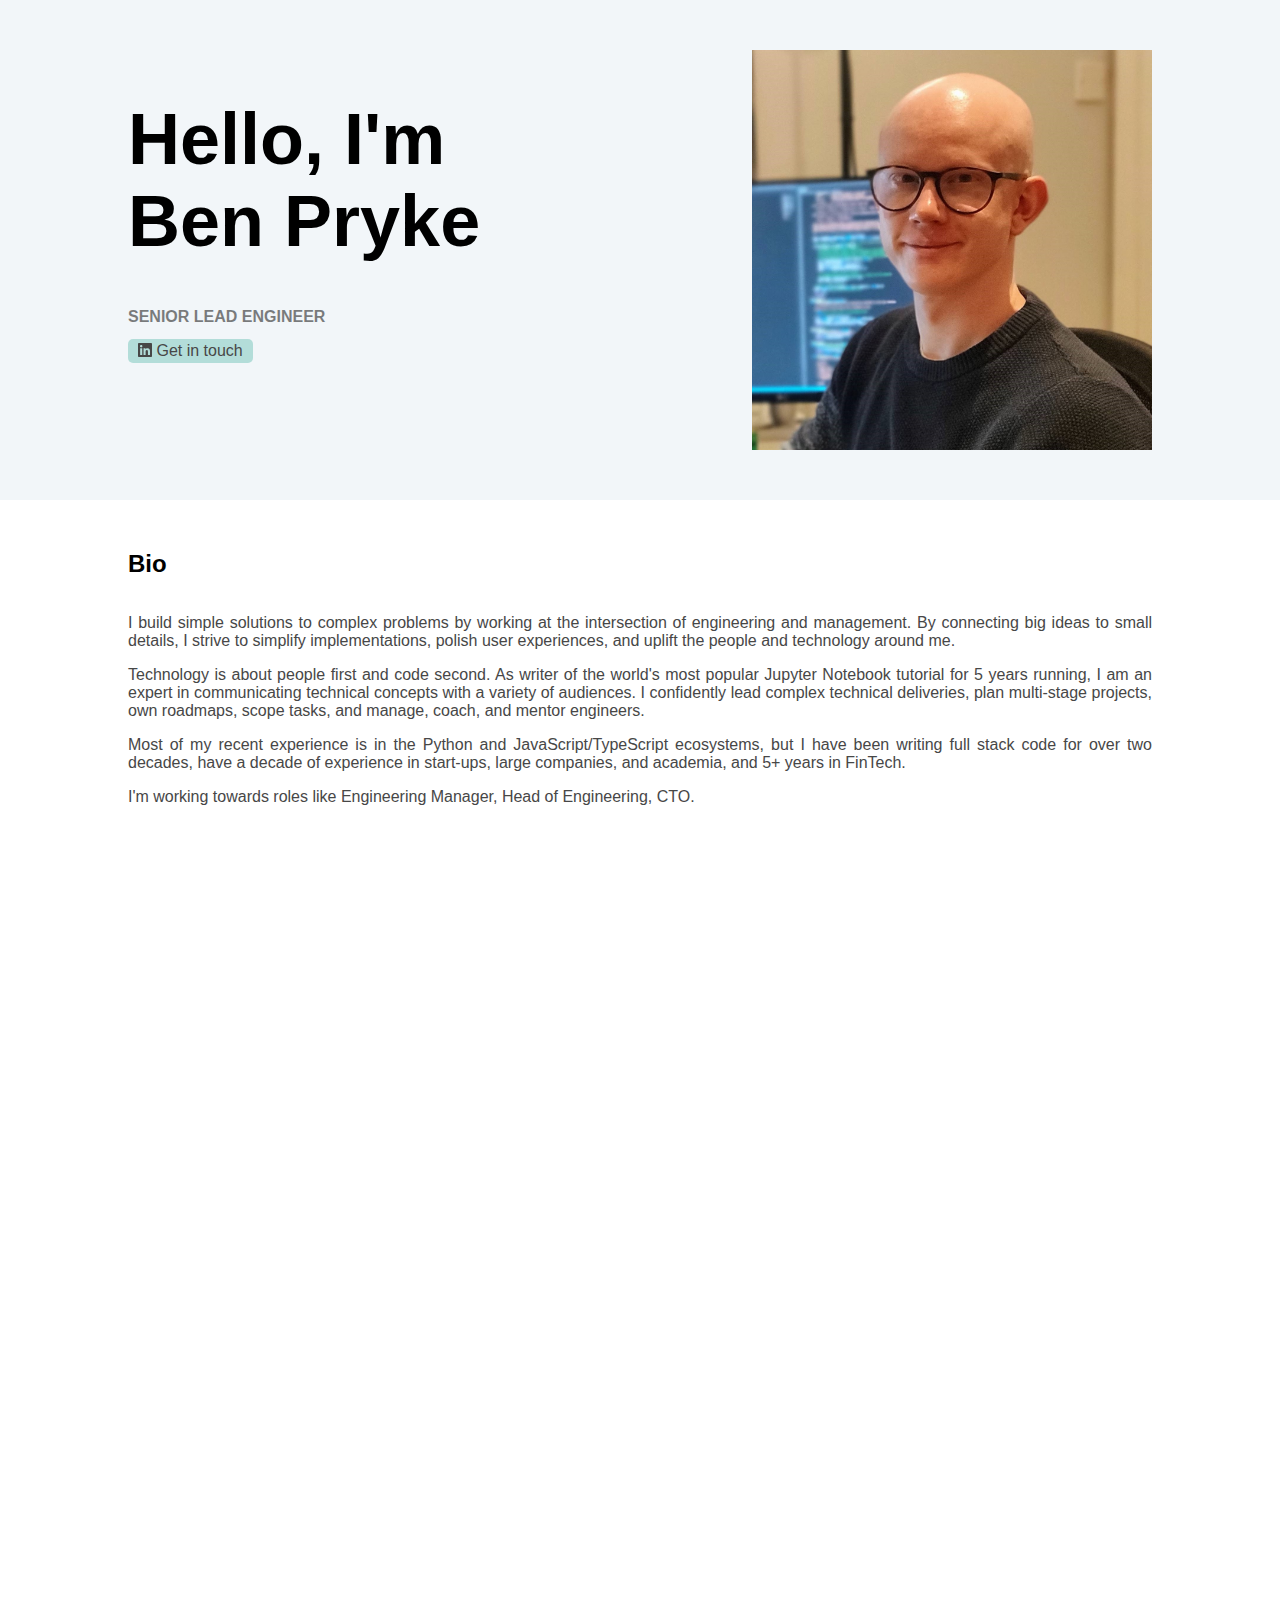
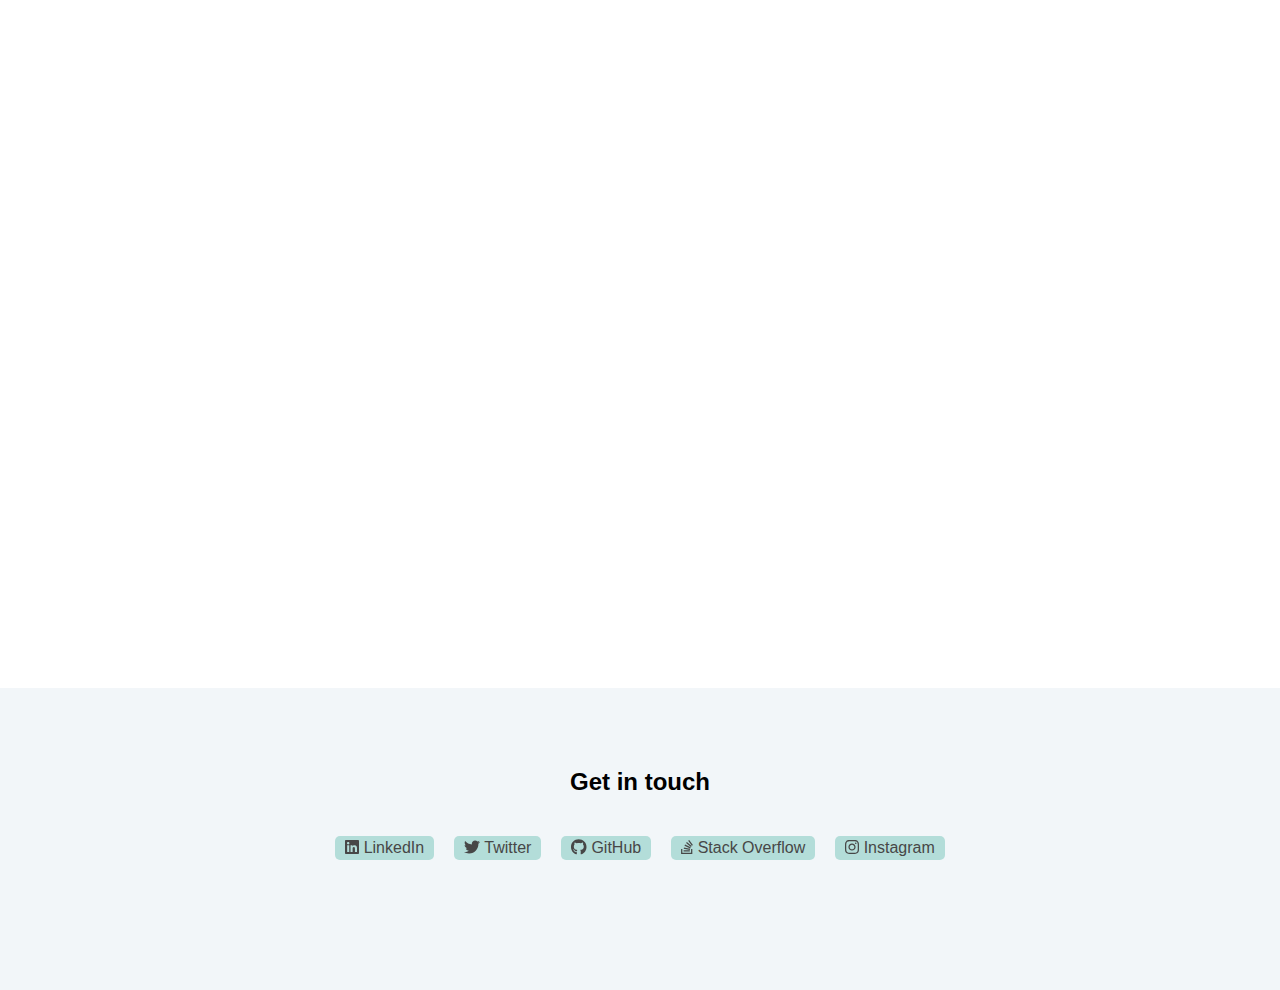
==== index.html @ 39051aa6 "Updates" ====
<!DOCTYPE html><html lang="en-gb"><head><meta charset="utf-8"><style type="text/css">:host,:root{--fa-font-solid:normal 900 1em/1 "Font Awesome 6 Solid";--fa-font-regular:normal 400 1em/1 "Font Awesome 6 Regular";--fa-font-light:normal 300 1em/1 "Font Awesome 6 Light";--fa-font-thin:normal 100 1em/1 "Font Awesome 6 Thin";--fa-font-duotone:normal 900 1em/1 "Font Awesome 6 Duotone";--fa-font-sharp-solid:normal 900 1em/1 "Font Awesome 6 Sharp";--fa-font-sharp-regular:normal 400 1em/1 "Font Awesome 6 Sharp";--fa-font-brands:normal 400 1em/1 "Font Awesome 6 Brands"}svg:not(:host).svg-inline--fa,svg:not(:root).svg-inline--fa{overflow:visible;box-sizing:content-box}.svg-inline--fa{display:var(--fa-display,inline-block);height:1em;overflow:visible;vertical-align:-.125em}.svg-inline--fa.fa-2xs{vertical-align:.1em}.svg-inline--fa.fa-xs{vertical-align:0}.svg-inline--fa.fa-sm{vertical-align:-.0714285705em}.svg-inline--fa.fa-lg{vertical-align:-.2em}.svg-inline--fa.fa-xl{vertical-align:-.25em}.svg-inline--fa.fa-2xl{vertical-align:-.3125em}.svg-inline--fa.fa-pull-left{margin-right:var(--fa-pull-margin,.3em);width:auto}.svg-inline--fa.fa-pull-right{margin-left:var(--fa-pull-margin,.3em);width:auto}.svg-inline--fa.fa-li{width:var(--fa-li-width,2em);top:.25em}.svg-inline--fa.fa-fw{width:var(--fa-fw-width,1.25em)}.fa-layers svg.svg-inline--fa{bottom:0;left:0;margin:auto;position:absolute;right:0;top:0}.fa-layers-counter,.fa-layers-text{display:inline-block;position:absolute;text-align:center}.fa-layers{display:inline-block;height:1em;position:relative;text-align:center;vertical-align:-.125em;width:1em}.fa-layers svg.svg-inline--fa{-webkit-transform-origin:center center;transform-origin:center center}.fa-layers-text{left:50%;top:50%;-webkit-transform:translate(-50%,-50%);transform:translate(-50%,-50%);-webkit-transform-origin:center center;transform-origin:center center}.fa-layers-counter{background-color:var(--fa-counter-background-color,#ff253a);border-radius:var(--fa-counter-border-radius,1em);box-sizing:border-box;color:var(--fa-inverse,#fff);line-height:var(--fa-counter-line-height,1);max-width:var(--fa-counter-max-width,5em);min-width:var(--fa-counter-min-width,1.5em);overflow:hidden;padding:var(--fa-counter-padding,.25em .5em);right:var(--fa-right,0);text-overflow:ellipsis;top:var(--fa-top,0);-webkit-transform:scale(var(--fa-counter-scale,.25));transform:scale(var(--fa-counter-scale,.25));-webkit-transform-origin:top right;transform-origin:top right}.fa-layers-bottom-right{bottom:var(--fa-bottom,0);right:var(--fa-right,0);top:auto;-webkit-transform:scale(var(--fa-layers-scale,.25));transform:scale(var(--fa-layers-scale,.25));-webkit-transform-origin:bottom right;transform-origin:bottom right}.fa-layers-bottom-left{bottom:var(--fa-bottom,0);left:var(--fa-left,0);right:auto;top:auto;-webkit-transform:scale(var(--fa-layers-scale,.25));transform:scale(var(--fa-layers-scale,.25));-webkit-transform-origin:bottom left;transform-origin:bottom left}.fa-layers-top-right{top:var(--fa-top,0);right:var(--fa-right,0);-webkit-transform:scale(var(--fa-layers-scale,.25));transform:scale(var(--fa-layers-scale,.25));-webkit-transform-origin:top right;transform-origin:top right}.fa-layers-top-left{left:var(--fa-left,0);right:auto;top:var(--fa-top,0);-webkit-transform:scale(var(--fa-layers-scale,.25));transform:scale(var(--fa-layers-scale,.25));-webkit-transform-origin:top left;transform-origin:top left}.fa-1x{font-size:1em}.fa-2x{font-size:2em}.fa-3x{font-size:3em}.fa-4x{font-size:4em}.fa-5x{font-size:5em}.fa-6x{font-size:6em}.fa-7x{font-size:7em}.fa-8x{font-size:8em}.fa-9x{font-size:9em}.fa-10x{font-size:10em}.fa-2xs{font-size:.625em;line-height:.1em;vertical-align:.225em}.fa-xs{font-size:.75em;line-height:.0833333337em;vertical-align:.125em}.fa-sm{font-size:.875em;line-height:.0714285718em;vertical-align:.0535714295em}.fa-lg{font-size:1.25em;line-height:.05em;vertical-align:-.075em}.fa-xl{font-size:1.5em;line-height:.0416666682em;vertical-align:-.125em}.fa-2xl{font-size:2em;line-height:.03125em;vertical-align:-.1875em}.fa-fw{text-align:center;width:1.25em}.fa-ul{list-style-type:none;margin-left:var(--fa-li-margin,2.5em);padding-left:0}.fa-ul>li{position:relative}.fa-li{left:calc(var(--fa-li-width,2em) * -1);position:absolute;text-align:center;width:var(--fa-li-width,2em);line-height:inherit}.fa-border{border-color:var(--fa-border-color,#eee);border-radius:var(--fa-border-radius,.1em);border-style:var(--fa-border-style,solid);border-width:var(--fa-border-width,.08em);padding:var(--fa-border-padding,.2em .25em .15em)}.fa-pull-left{float:left;margin-right:var(--fa-pull-margin,.3em)}.fa-pull-right{float:right;margin-left:var(--fa-pull-margin,.3em)}.fa-beat{-webkit-animation-name:fa-beat;animation-name:fa-beat;-webkit-animation-delay:var(--fa-animation-delay,0s);animation-delay:var(--fa-animation-delay,0s);-webkit-animation-direction:var(--fa-animation-direction,normal);animation-direction:var(--fa-animation-direction,normal);-webkit-animation-duration:var(--fa-animation-duration,1s);animation-duration:var(--fa-animation-duration,1s);-webkit-animation-iteration-count:var(--fa-animation-iteration-count,infinite);animation-iteration-count:var(--fa-animation-iteration-count,infinite);-webkit-animation-timing-function:var(--fa-animation-timing,ease-in-out);animation-timing-function:var(--fa-animation-timing,ease-in-out)}.fa-bounce{-webkit-animation-name:fa-bounce;animation-name:fa-bounce;-webkit-animation-delay:var(--fa-animation-delay,0s);animation-delay:var(--fa-animation-delay,0s);-webkit-animation-direction:var(--fa-animation-direction,normal);animation-direction:var(--fa-animation-direction,normal);-webkit-animation-duration:var(--fa-animation-duration,1s);animation-duration:var(--fa-animation-duration,1s);-webkit-animation-iteration-count:var(--fa-animation-iteration-count,infinite);animation-iteration-count:var(--fa-animation-iteration-count,infinite);-webkit-animation-timing-function:var(--fa-animation-timing,cubic-bezier(.28,.84,.42,1));animation-timing-function:var(--fa-animation-timing,cubic-bezier(.28,.84,.42,1))}.fa-fade{-webkit-animation-name:fa-fade;animation-name:fa-fade;-webkit-animation-delay:var(--fa-animation-delay,0s);animation-delay:var(--fa-animation-delay,0s);-webkit-animation-direction:var(--fa-animation-direction,normal);animation-direction:var(--fa-animation-direction,normal);-webkit-animation-duration:var(--fa-animation-duration,1s);animation-duration:var(--fa-animation-duration,1s);-webkit-animation-iteration-count:var(--fa-animation-iteration-count,infinite);animation-iteration-count:var(--fa-animation-iteration-count,infinite);-webkit-animation-timing-function:var(--fa-animation-timing,cubic-bezier(.4,0,.6,1));animation-timing-function:var(--fa-animation-timing,cubic-bezier(.4,0,.6,1))}.fa-beat-fade{-webkit-animation-name:fa-beat-fade;animation-name:fa-beat-fade;-webkit-animation-delay:var(--fa-animation-delay,0s);animation-delay:var(--fa-animation-delay,0s);-webkit-animation-direction:var(--fa-animation-direction,normal);animation-direction:var(--fa-animation-direction,normal);-webkit-animation-duration:var(--fa-animation-duration,1s);animation-duration:var(--fa-animation-duration,1s);-webkit-animation-iteration-count:var(--fa-animation-iteration-count,infinite);animation-iteration-count:var(--fa-animation-iteration-count,infinite);-webkit-animation-timing-function:var(--fa-animation-timing,cubic-bezier(.4,0,.6,1));animation-timing-function:var(--fa-animation-timing,cubic-bezier(.4,0,.6,1))}.fa-flip{-webkit-animation-name:fa-flip;animation-name:fa-flip;-webkit-animation-delay:var(--fa-animation-delay,0s);animation-delay:var(--fa-animation-delay,0s);-webkit-animation-direction:var(--fa-animation-direction,normal);animation-direction:var(--fa-animation-direction,normal);-webkit-animation-duration:var(--fa-animation-duration,1s);animation-duration:var(--fa-animation-duration,1s);-webkit-animation-iteration-count:var(--fa-animation-iteration-count,infinite);animation-iteration-count:var(--fa-animation-iteration-count,infinite);-webkit-animation-timing-function:var(--fa-animation-timing,ease-in-out);animation-timing-function:var(--fa-animation-timing,ease-in-out)}.fa-shake{-webkit-animation-name:fa-shake;animation-name:fa-shake;-webkit-animation-delay:var(--fa-animation-delay,0s);animation-delay:var(--fa-animation-delay,0s);-webkit-animation-direction:var(--fa-animation-direction,normal);animation-direction:var(--fa-animation-direction,normal);-webkit-animation-duration:var(--fa-animation-duration,1s);animation-duration:var(--fa-animation-duration,1s);-webkit-animation-iteration-count:var(--fa-animation-iteration-count,infinite);animation-iteration-count:var(--fa-animation-iteration-count,infinite);-webkit-animation-timing-function:var(--fa-animation-timing,linear);animation-timing-function:var(--fa-animation-timing,linear)}.fa-spin{-webkit-animation-name:fa-spin;animation-name:fa-spin;-webkit-animation-delay:var(--fa-animation-delay,0s);animation-delay:var(--fa-animation-delay,0s);-webkit-animation-direction:var(--fa-animation-direction,normal);animation-direction:var(--fa-animation-direction,normal);-webkit-animation-duration:var(--fa-animation-duration,2s);animation-duration:var(--fa-animation-duration,2s);-webkit-animation-iteration-count:var(--fa-animation-iteration-count,infinite);animation-iteration-count:var(--fa-animation-iteration-count,infinite);-webkit-animation-timing-function:var(--fa-animation-timing,linear);animation-timing-function:var(--fa-animation-timing,linear)}.fa-spin-reverse{--fa-animation-direction:reverse}.fa-pulse,.fa-spin-pulse{-webkit-animation-name:fa-spin;animation-name:fa-spin;-webkit-animation-direction:var(--fa-animation-direction,normal);animation-direction:var(--fa-animation-direction,normal);-webkit-animation-duration:var(--fa-animation-duration,1s);animation-duration:var(--fa-animation-duration,1s);-webkit-animation-iteration-count:var(--fa-animation-iteration-count,infinite);animation-iteration-count:var(--fa-animation-iteration-count,infinite);-webkit-animation-timing-function:var(--fa-animation-timing,steps(8));animation-timing-function:var(--fa-animation-timing,steps(8))}@media (prefers-reduced-motion:reduce){.fa-beat,.fa-beat-fade,.fa-bounce,.fa-fade,.fa-flip,.fa-pulse,.fa-shake,.fa-spin,.fa-spin-pulse{-webkit-animation-delay:-1ms;animation-delay:-1ms;-webkit-animation-duration:1ms;animation-duration:1ms;-webkit-animation-iteration-count:1;animation-iteration-count:1;-webkit-transition-delay:0s;transition-delay:0s;-webkit-transition-duration:0s;transition-duration:0s}}@-webkit-keyframes fa-beat{0%,90%{-webkit-transform:scale(1);transform:scale(1)}45%{-webkit-transform:scale(var(--fa-beat-scale,1.25));transform:scale(var(--fa-beat-scale,1.25))}}@keyframes fa-beat{0%,90%{-webkit-transform:scale(1);transform:scale(1)}45%{-webkit-transform:scale(var(--fa-beat-scale,1.25));transform:scale(var(--fa-beat-scale,1.25))}}@-webkit-keyframes fa-bounce{0%{-webkit-transform:scale(1,1) translateY(0);transform:scale(1,1) translateY(0)}10%{-webkit-transform:scale(var(--fa-bounce-start-scale-x,1.1),var(--fa-bounce-start-scale-y,.9)) translateY(0);transform:scale(var(--fa-bounce-start-scale-x,1.1),var(--fa-bounce-start-scale-y,.9)) translateY(0)}30%{-webkit-transform:scale(var(--fa-bounce-jump-scale-x,.9),var(--fa-bounce-jump-scale-y,1.1)) translateY(var(--fa-bounce-height,-.5em));transform:scale(var(--fa-bounce-jump-scale-x,.9),var(--fa-bounce-jump-scale-y,1.1)) translateY(var(--fa-bounce-height,-.5em))}50%{-webkit-transform:scale(var(--fa-bounce-land-scale-x,1.05),var(--fa-bounce-land-scale-y,.95)) translateY(0);transform:scale(var(--fa-bounce-land-scale-x,1.05),var(--fa-bounce-land-scale-y,.95)) translateY(0)}57%{-webkit-transform:scale(1,1) translateY(var(--fa-bounce-rebound,-.125em));transform:scale(1,1) translateY(var(--fa-bounce-rebound,-.125em))}64%{-webkit-transform:scale(1,1) translateY(0);transform:scale(1,1) translateY(0)}100%{-webkit-transform:scale(1,1) translateY(0);transform:scale(1,1) translateY(0)}}@keyframes fa-bounce{0%{-webkit-transform:scale(1,1) translateY(0);transform:scale(1,1) translateY(0)}10%{-webkit-transform:scale(var(--fa-bounce-start-scale-x,1.1),var(--fa-bounce-start-scale-y,.9)) translateY(0);transform:scale(var(--fa-bounce-start-scale-x,1.1),var(--fa-bounce-start-scale-y,.9)) translateY(0)}30%{-webkit-transform:scale(var(--fa-bounce-jump-scale-x,.9),var(--fa-bounce-jump-scale-y,1.1)) translateY(var(--fa-bounce-height,-.5em));transform:scale(var(--fa-bounce-jump-scale-x,.9),var(--fa-bounce-jump-scale-y,1.1)) translateY(var(--fa-bounce-height,-.5em))}50%{-webkit-transform:scale(var(--fa-bounce-land-scale-x,1.05),var(--fa-bounce-land-scale-y,.95)) translateY(0);transform:scale(var(--fa-bounce-land-scale-x,1.05),var(--fa-bounce-land-scale-y,.95)) translateY(0)}57%{-webkit-transform:scale(1,1) translateY(var(--fa-bounce-rebound,-.125em));transform:scale(1,1) translateY(var(--fa-bounce-rebound,-.125em))}64%{-webkit-transform:scale(1,1) translateY(0);transform:scale(1,1) translateY(0)}100%{-webkit-transform:scale(1,1) translateY(0);transform:scale(1,1) translateY(0)}}@-webkit-keyframes fa-fade{50%{opacity:var(--fa-fade-opacity,.4)}}@keyframes fa-fade{50%{opacity:var(--fa-fade-opacity,.4)}}@-webkit-keyframes fa-beat-fade{0%,100%{opacity:var(--fa-beat-fade-opacity,.4);-webkit-transform:scale(1);transform:scale(1)}50%{opacity:1;-webkit-transform:scale(var(--fa-beat-fade-scale,1.125));transform:scale(var(--fa-beat-fade-scale,1.125))}}@keyframes fa-beat-fade{0%,100%{opacity:var(--fa-beat-fade-opacity,.4);-webkit-transform:scale(1);transform:scale(1)}50%{opacity:1;-webkit-transform:scale(var(--fa-beat-fade-scale,1.125));transform:scale(var(--fa-beat-fade-scale,1.125))}}@-webkit-keyframes fa-flip{50%{-webkit-transform:rotate3d(var(--fa-flip-x,0),var(--fa-flip-y,1),var(--fa-flip-z,0),var(--fa-flip-angle,-180deg));transform:rotate3d(var(--fa-flip-x,0),var(--fa-flip-y,1),var(--fa-flip-z,0),var(--fa-flip-angle,-180deg))}}@keyframes fa-flip{50%{-webkit-transform:rotate3d(var(--fa-flip-x,0),var(--fa-flip-y,1),var(--fa-flip-z,0),var(--fa-flip-angle,-180deg));transform:rotate3d(var(--fa-flip-x,0),var(--fa-flip-y,1),var(--fa-flip-z,0),var(--fa-flip-angle,-180deg))}}@-webkit-keyframes fa-shake{0%{-webkit-transform:rotate(-15deg);transform:rotate(-15deg)}4%{-webkit-transform:rotate(15deg);transform:rotate(15deg)}24%,8%{-webkit-transform:rotate(-18deg);transform:rotate(-18deg)}12%,28%{-webkit-transform:rotate(18deg);transform:rotate(18deg)}16%{-webkit-transform:rotate(-22deg);transform:rotate(-22deg)}20%{-webkit-transform:rotate(22deg);transform:rotate(22deg)}32%{-webkit-transform:rotate(-12deg);transform:rotate(-12deg)}36%{-webkit-transform:rotate(12deg);transform:rotate(12deg)}100%,40%{-webkit-transform:rotate(0);transform:rotate(0)}}@keyframes fa-shake{0%{-webkit-transform:rotate(-15deg);transform:rotate(-15deg)}4%{-webkit-transform:rotate(15deg);transform:rotate(15deg)}24%,8%{-webkit-transform:rotate(-18deg);transform:rotate(-18deg)}12%,28%{-webkit-transform:rotate(18deg);transform:rotate(18deg)}16%{-webkit-transform:rotate(-22deg);transform:rotate(-22deg)}20%{-webkit-transform:rotate(22deg);transform:rotate(22deg)}32%{-webkit-transform:rotate(-12deg);transform:rotate(-12deg)}36%{-webkit-transform:rotate(12deg);transform:rotate(12deg)}100%,40%{-webkit-transform:rotate(0);transform:rotate(0)}}@-webkit-keyframes fa-spin{0%{-webkit-transform:rotate(0);transform:rotate(0)}100%{-webkit-transform:rotate(360deg);transform:rotate(360deg)}}@keyframes fa-spin{0%{-webkit-transform:rotate(0);transform:rotate(0)}100%{-webkit-transform:rotate(360deg);transform:rotate(360deg)}}.fa-rotate-90{-webkit-transform:rotate(90deg);transform:rotate(90deg)}.fa-rotate-180{-webkit-transform:rotate(180deg);transform:rotate(180deg)}.fa-rotate-270{-webkit-transform:rotate(270deg);transform:rotate(270deg)}.fa-flip-horizontal{-webkit-transform:scale(-1,1);transform:scale(-1,1)}.fa-flip-vertical{-webkit-transform:scale(1,-1);transform:scale(1,-1)}.fa-flip-both,.fa-flip-horizontal.fa-flip-vertical{-webkit-transform:scale(-1,-1);transform:scale(-1,-1)}.fa-rotate-by{-webkit-transform:rotate(var(--fa-rotate-angle,none));transform:rotate(var(--fa-rotate-angle,none))}.fa-stack{display:inline-block;vertical-align:middle;height:2em;position:relative;width:2.5em}.fa-stack-1x,.fa-stack-2x{bottom:0;left:0;margin:auto;position:absolute;right:0;top:0;z-index:var(--fa-stack-z-index,auto)}.svg-inline--fa.fa-stack-1x{height:1em;width:1.25em}.svg-inline--fa.fa-stack-2x{height:2em;width:2.5em}.fa-inverse{color:var(--fa-inverse,#fff)}.fa-sr-only,.sr-only{position:absolute;width:1px;height:1px;padding:0;margin:-1px;overflow:hidden;clip:rect(0,0,0,0);white-space:nowrap;border-width:0}.fa-sr-only-focusable:not(:focus),.sr-only-focusable:not(:focus){position:absolute;width:1px;height:1px;padding:0;margin:-1px;overflow:hidden;clip:rect(0,0,0,0);white-space:nowrap;border-width:0}.svg-inline--fa .fa-primary{fill:var(--fa-primary-color,currentColor);opacity:var(--fa-primary-opacity,1)}.svg-inline--fa .fa-secondary{fill:var(--fa-secondary-color,currentColor);opacity:var(--fa-secondary-opacity,.4)}.svg-inline--fa.fa-swap-opacity .fa-primary{opacity:var(--fa-secondary-opacity,.4)}.svg-inline--fa.fa-swap-opacity .fa-secondary{opacity:var(--fa-primary-opacity,1)}.svg-inline--fa mask .fa-primary,.svg-inline--fa mask .fa-secondary{fill:#000}.fa-duotone.fa-inverse,.fad.fa-inverse{color:var(--fa-inverse,#fff)}</style><link href="/favicon.ico" rel="shortcut icon"><link href="/favicon-32x32.png" rel="icon" sizes="32x32" type="image/png"><link href="/favicon-16x16.png" rel="icon" sizes="16x16" type="image/png"><link href="/apple-touch-icon.png" rel="apple-touch-icon" sizes="180x180"><meta content="width=device-width,initial-scale=1,shrink-to-fit=no" name="viewport"><meta content="#50bebe" name="theme-color"><link href="/manifest.json" rel="manifest"><title>Benjamin Pryke | Developer</title><meta content="Ben Pryke is an entrepreneur building tech for humans. Currently a senior tech lead at JPMC, formerly at Beacon Platform, and two time startup co-founder." name="description"><meta content="Ben, Benjamin, Pryke, engineer, developer, dev, programmer, entrepreneur, startup, start-up, Python, JavaScript, full stack, senior, lead" name="keywords"><script src="https://www.googletagmanager.com/gtag/js?id=G-BXW9QDPKF5" async></script><script>function gtag(){dataLayer.push(arguments)}window.dataLayer=window.dataLayer||[],gtag("js",new Date),gtag("config","G-BXW9QDPKF5")</script><script src="/static/js/main.bc6fc7b1.js" defer></script><link href="/static/css/main.e561cb34.css" rel="stylesheet"><link href="https://www.googletagmanager.com" rel="preconnect"><link href="https://region1.google-analytics.com" rel="preconnect"></head><body><noscript>Enabling JavaScript will enhance this site</noscript><div id="root"><div class="app"><section class="banner hero"><img alt="Benjamin Pryke" src="images/headshot.jpg"><div class="text"><h1>Hello, I'm Ben Pryke</h1><h2>Senior Lead Engineer</h2><a href="https://linkedin.com/in/benjaminpryke" class="social-button"><svg aria-hidden="true" class="svg-inline--fa fa-linkedin" data-icon="linkedin" data-prefix="fab" focusable="false" role="img" viewBox="0 0 448 512" xmlns="http://www.w3.org/2000/svg"><path d="M416 32H31.9C14.3 32 0 46.5 0 64.3v383.4C0 465.5 14.3 480 31.9 480H416c17.6 0 32-14.5 32-32.3V64.3c0-17.8-14.4-32.3-32-32.3zM135.4 416H69V202.2h66.5V416zm-33.2-243c-21.3 0-38.5-17.3-38.5-38.5S80.9 96 102.2 96c21.2 0 38.5 17.3 38.5 38.5 0 21.3-17.2 38.5-38.5 38.5zm282.1 243h-66.4V312c0-24.8-.5-56.7-34.5-56.7-34.6 0-39.9 27-39.9 54.9V416h-66.4V202.2h63.7v29.2h.9c8.9-16.8 30.6-34.5 62.9-34.5 67.2 0 79.7 44.3 79.7 101.9V416z" fill="currentColor"></path></svg> Get in touch</a></div></section><section class="banner paragraph faded-in"><div class="paragraph-header"><h2>Bio</h2></div><p>I build simple solutions to complex problems by working at the intersection of engineering and management. By connecting big ideas to small details, I strive to simplify implementations, polish user experiences, and uplift the people and technology around me.</p><p>Technology is about people first and code second. As writer of the world's most popular Jupyter Notebook tutorial for 5 years running, I am an expert in communicating technical concepts with a variety of audiences. I confidently lead complex technical deliveries, plan multi-stage projects, own roadmaps, scope tasks, and manage, coach, and mentor engineers.</p><p>Most of my recent experience is in the Python and JavaScript/TypeScript ecosystems, but I have been writing full stack code for over two decades, have a decade of experience in start-ups, large companies, and academia, and 5+ years in FinTech.</p><p>I'm working towards roles like Engineering Manager, Head of Engineering, CTO.</p></section><section class="banner showcase faded-out"><h2>Published Articles</h2><div class="showpieces"><a href="https://www.dataquest.io/blog/advanced-jupyter-notebooks-tutorial/"><div class="showpiece"><div class="lazyload-wrapper"><div class="lazyload-placeholder" style="height:200px"></div></div><h3>Advanced Jupyter Notebooks: A Tutorial</h3><p>Popular with serious Jupyter users, this is an adventure through scripted execution, reporting pipelines, working with databases, and much more</p></div></a><a href="https://www.dataquest.io/blog/jupyter-notebook-tutorial/"><div class="showpiece"><div class="lazyload-wrapper"><div class="lazyload-placeholder" style="height:200px"></div></div><h3>Jupyter Notebook for Beginners: A Tutorial</h3><p>Exploring the basics of creating a Jupyter Notebook, the important terminology, and how easily notebooks can be shared and published online</p></div></a><a href="https://www.dataquest.io/blog/settingwithcopywarning/"><div class="showpiece"><div class="lazyload-wrapper"><div class="lazyload-placeholder" style="height:200px"></div></div><h3>Understanding SettingwithCopyWarning in pandas</h3><p>A deep dive into everything there is to know about the most common (and most misunderstood) warning in pandas</p></div></a></div></section><section class="banner logos faded-out"><h2>Professional Relationships</h2><div class="logo-collection"><a href="https://jpmorgan.com" class="logo"><div class="lazyload-wrapper"><div class="lazyload-placeholder" style="height:150px"></div></div></a><a href="https://meetmaeva.com" class="logo"><div class="lazyload-wrapper"><div class="lazyload-placeholder" style="height:150px"></div></div></a><a href="https://beacon.io" class="logo"><div class="lazyload-wrapper"><div class="lazyload-placeholder" style="height:150px"></div></div></a><a href="https://www.dataquest.io" class="logo"><div class="lazyload-wrapper"><div class="lazyload-placeholder" style="height:150px"></div></div></a><a href="https://www.linkedin.com/company/machina-capital" class="logo"><div class="lazyload-wrapper"><div class="lazyload-placeholder" style="height:150px"></div></div></a><a href="https://www.alzheimers-brace.org" class="logo"><div class="lazyload-wrapper"><div class="lazyload-placeholder" style="height:150px"></div></div></a><a href="https://epsrc.ukri.org/" class="logo"><div class="lazyload-wrapper"><div class="lazyload-placeholder" style="height:150px"></div></div></a><a href="https://www.thepodcasthost.com" class="logo"><div class="lazyload-wrapper"><div class="lazyload-placeholder" style="height:150px"></div></div></a><a href="https://seymourpools.co.uk" class="logo"><div class="lazyload-wrapper"><div class="lazyload-placeholder" style="height:150px"></div></div></a><a href="http://www.bris.ac.uk/engineering/departments/computerscience/" class="logo"><div class="lazyload-wrapper"><div class="lazyload-placeholder" style="height:150px"></div></div></a><a href="http://www.anc.ed.ac.uk/machine-learning/" class="logo"><div class="lazyload-wrapper"><div class="lazyload-placeholder" style="height:150px"></div></div></a></div></section><section class="banner footer"><h2>Get in touch</h2><footer><a href="https://linkedin.com/in/benjaminpryke" class="social-button"><svg aria-hidden="true" class="svg-inline--fa fa-linkedin" data-icon="linkedin" data-prefix="fab" focusable="false" role="img" viewBox="0 0 448 512" xmlns="http://www.w3.org/2000/svg"><path d="M416 32H31.9C14.3 32 0 46.5 0 64.3v383.4C0 465.5 14.3 480 31.9 480H416c17.6 0 32-14.5 32-32.3V64.3c0-17.8-14.4-32.3-32-32.3zM135.4 416H69V202.2h66.5V416zm-33.2-243c-21.3 0-38.5-17.3-38.5-38.5S80.9 96 102.2 96c21.2 0 38.5 17.3 38.5 38.5 0 21.3-17.2 38.5-38.5 38.5zm282.1 243h-66.4V312c0-24.8-.5-56.7-34.5-56.7-34.6 0-39.9 27-39.9 54.9V416h-66.4V202.2h63.7v29.2h.9c8.9-16.8 30.6-34.5 62.9-34.5 67.2 0 79.7 44.3 79.7 101.9V416z" fill="currentColor"></path></svg> LinkedIn</a><a href="https://twitter.com/BenjaminPryke" class="social-button"><svg aria-hidden="true" class="svg-inline--fa fa-twitter" data-icon="twitter" data-prefix="fab" focusable="false" role="img" viewBox="0 0 512 512" xmlns="http://www.w3.org/2000/svg"><path d="M459.37 151.716c.325 4.548.325 9.097.325 13.645 0 138.72-105.583 298.558-298.558 298.558-59.452 0-114.68-17.219-161.137-47.106 8.447.974 16.568 1.299 25.34 1.299 49.055 0 94.213-16.568 130.274-44.832-46.132-.975-84.792-31.188-98.112-72.772 6.498.974 12.995 1.624 19.818 1.624 9.421 0 18.843-1.3 27.614-3.573-48.081-9.747-84.143-51.98-84.143-102.985v-1.299c13.969 7.797 30.214 12.67 47.431 13.319-28.264-18.843-46.781-51.005-46.781-87.391 0-19.492 5.197-37.36 14.294-52.954 51.655 63.675 129.3 105.258 216.365 109.807-1.624-7.797-2.599-15.918-2.599-24.04 0-57.828 46.782-104.934 104.934-104.934 30.213 0 57.502 12.67 76.67 33.137 23.715-4.548 46.456-13.32 66.599-25.34-7.798 24.366-24.366 44.833-46.132 57.827 21.117-2.273 41.584-8.122 60.426-16.243-14.292 20.791-32.161 39.308-52.628 54.253z" fill="currentColor"></path></svg> Twitter</a><a href="https://github.com/benpryke" class="social-button"><svg aria-hidden="true" class="svg-inline--fa fa-github" data-icon="github" data-prefix="fab" focusable="false" role="img" viewBox="0 0 496 512" xmlns="http://www.w3.org/2000/svg"><path d="M165.9 397.4c0 2-2.3 3.6-5.2 3.6-3.3.3-5.6-1.3-5.6-3.6 0-2 2.3-3.6 5.2-3.6 3-.3 5.6 1.3 5.6 3.6zm-31.1-4.5c-.7 2 1.3 4.3 4.3 4.9 2.6 1 5.6 0 6.2-2s-1.3-4.3-4.3-5.2c-2.6-.7-5.5.3-6.2 2.3zm44.2-1.7c-2.9.7-4.9 2.6-4.6 4.9.3 2 2.9 3.3 5.9 2.6 2.9-.7 4.9-2.6 4.6-4.6-.3-1.9-3-3.2-5.9-2.9zM244.8 8C106.1 8 0 113.3 0 252c0 110.9 69.8 205.8 169.5 239.2 12.8 2.3 17.3-5.6 17.3-12.1 0-6.2-.3-40.4-.3-61.4 0 0-70 15-84.7-29.8 0 0-11.4-29.1-27.8-36.6 0 0-22.9-15.7 1.6-15.4 0 0 24.9 2 38.6 25.8 21.9 38.6 58.6 27.5 72.9 20.9 2.3-16 8.8-27.1 16-33.7-55.9-6.2-112.3-14.3-112.3-110.5 0-27.5 7.6-41.3 23.6-58.9-2.6-6.5-11.1-33.3 2.6-67.9 20.9-6.5 69 27 69 27 20-5.6 41.5-8.5 62.8-8.5s42.8 2.9 62.8 8.5c0 0 48.1-33.6 69-27 13.7 34.7 5.2 61.4 2.6 67.9 16 17.7 25.8 31.5 25.8 58.9 0 96.5-58.9 104.2-114.8 110.5 9.2 7.9 17 22.9 17 46.4 0 33.7-.3 75.4-.3 83.6 0 6.5 4.6 14.4 17.3 12.1C428.2 457.8 496 362.9 496 252 496 113.3 383.5 8 244.8 8zM97.2 352.9c-1.3 1-1 3.3.7 5.2 1.6 1.6 3.9 2.3 5.2 1 1.3-1 1-3.3-.7-5.2-1.6-1.6-3.9-2.3-5.2-1zm-10.8-8.1c-.7 1.3.3 2.9 2.3 3.9 1.6 1 3.6.7 4.3-.7.7-1.3-.3-2.9-2.3-3.9-2-.6-3.6-.3-4.3.7zm32.4 35.6c-1.6 1.3-1 4.3 1.3 6.2 2.3 2.3 5.2 2.6 6.5 1 1.3-1.3.7-4.3-1.3-6.2-2.2-2.3-5.2-2.6-6.5-1zm-11.4-14.7c-1.6 1-1.6 3.6 0 5.9 1.6 2.3 4.3 3.3 5.6 2.3 1.6-1.3 1.6-3.9 0-6.2-1.4-2.3-4-3.3-5.6-2z" fill="currentColor"></path></svg> GitHub</a><a href="https://stackoverflow.com/users/604687/ninjakannon" class="social-button"><svg aria-hidden="true" class="svg-inline--fa fa-stack-overflow" data-icon="stack-overflow" data-prefix="fab" focusable="false" role="img" viewBox="0 0 384 512" xmlns="http://www.w3.org/2000/svg"><path d="M290.7 311L95 269.7 86.8 309l195.7 41zm51-87L188.2 95.7l-25.5 30.8 153.5 128.3zm-31.2 39.7L129.2 179l-16.7 36.5L293.7 300zM262 32l-32 24 119.3 160.3 32-24zm20.5 328h-200v39.7h200zm39.7 80H42.7V320h-40v160h359.5V320h-40z" fill="currentColor"></path></svg> Stack Overflow</a><a href="https://www.instagram.com/gym_ninja_ben" class="social-button"><svg aria-hidden="true" class="svg-inline--fa fa-instagram" data-icon="instagram" data-prefix="fab" focusable="false" role="img" viewBox="0 0 448 512" xmlns="http://www.w3.org/2000/svg"><path d="M224.1 141c-63.6 0-114.9 51.3-114.9 114.9s51.3 114.9 114.9 114.9S339 319.5 339 255.9 287.7 141 224.1 141zm0 189.6c-41.1 0-74.7-33.5-74.7-74.7s33.5-74.7 74.7-74.7 74.7 33.5 74.7 74.7-33.6 74.7-74.7 74.7zm146.4-194.3c0 14.9-12 26.8-26.8 26.8-14.9 0-26.8-12-26.8-26.8s12-26.8 26.8-26.8 26.8 12 26.8 26.8zm76.1 27.2c-1.7-35.9-9.9-67.7-36.2-93.9-26.2-26.2-58-34.4-93.9-36.2-37-2.1-147.9-2.1-184.9 0-35.8 1.7-67.6 9.9-93.9 36.1s-34.4 58-36.2 93.9c-2.1 37-2.1 147.9 0 184.9 1.7 35.9 9.9 67.7 36.2 93.9s58 34.4 93.9 36.2c37 2.1 147.9 2.1 184.9 0 35.9-1.7 67.7-9.9 93.9-36.2 26.2-26.2 34.4-58 36.2-93.9 2.1-37 2.1-147.8 0-184.8zM398.8 388c-7.8 19.6-22.9 34.7-42.6 42.6-29.5 11.7-99.5 9-132.1 9s-102.7 2.6-132.1-9c-19.6-7.8-34.7-22.9-42.6-42.6-11.7-29.5-9-99.5-9-132.1s-2.6-102.7 9-132.1c7.8-19.6 22.9-34.7 42.6-42.6 29.5-11.7 99.5-9 132.1-9s102.7-2.6 132.1 9c19.6 7.8 34.7 22.9 42.6 42.6 11.7 29.5 9 99.5 9 132.1s2.7 102.7-9 132.1z" fill="currentColor"></path></svg> Instagram</a></footer></section></div></div></body></html>
---- static/css/main.e561cb34.css ----
body{-webkit-font-smoothing:antialiased;-moz-osx-font-smoothing:grayscale;font-family:-apple-system,BlinkMacSystemFont,Segoe UI,Roboto,Oxygen,Ubuntu,Cantarell,Fira Sans,Droid Sans,Helvetica Neue,sans-serif;margin:0;overflow-anchor:none;padding:0}code{font-family:source-code-pro,Menlo,Monaco,Consolas,Courier New,monospace}img{display:block}.banner{box-sizing:border-box;margin:auto;max-width:1500px;min-height:200px;min-width:360px;padding:50px 10%;position:relative;text-align:center}.banner>h2{margin:0 0 30px}.banner>p{color:#474747}.faded-out{opacity:0}.faded-in{-webkit-animation:fade-in .5s ease-out;animation:fade-in .5s ease-out}@-webkit-keyframes fade-in{0%{opacity:0;top:100px}to{opacity:1;top:0}}@keyframes fade-in{0%{opacity:0;top:100px}to{opacity:1;top:0}}@media only screen and (min-width:768px){.banner{box-sizing:inherit}}@media only screen and (min-width:1800px){.banner{padding:50px calc(50% - 750px)}}.footer{background:#f2f6f9;max-width:none;min-height:0;padding-bottom:120px!important;padding-top:80px!important}section.banner.hero{grid-gap:1rem;background-color:#f2f6f9;display:grid;grid-template:1.3fr 1fr/1fr}section.banner.hero .text{justify-self:flex-start;margin:auto}section.banner.hero h1{font-size:3rem;max-width:300px}section.banner.hero h2{display:block;font-size:1rem;font-weight:600;opacity:.5;text-transform:uppercase}section.banner.hero .social-button{margin:0}section.banner.hero img{aspect-ratio:1/1;justify-self:center;max-height:400px;max-width:400px;-webkit-transform:scaleX(-1);transform:scaleX(-1);width:100%}@media only screen and (min-width:768px){section.banner.hero{grid-template:1fr/1fr 1fr}section.banner.hero .text{display:flex;flex-direction:column;grid-row:1;margin:0}section.banner.hero h1{font-size:3.5rem;margin-bottom:2rem;max-width:400px;text-align:left}section.banner.hero h2{text-align:left}section.banner.hero img{justify-self:flex-end}}@media only screen and (min-width:900px){section.banner.hero h1{font-size:4.5rem}}@media only screen and (min-width:1800px){section.banner.hero h1{font-size:5rem}}.logo{align-self:center}.logo img{padding:25px 15px;transition:.5s ease;width:100px}.logo img:hover{-webkit-transform:scale(1.2);transform:scale(1.2)}@media only screen and (min-width:900px){.logo img{padding:50px 30px;width:200px}}.logo-collection{display:flex;flex-wrap:wrap;justify-content:space-around}.paragraph-header{align-items:center;display:flex;flex-direction:column;justify-content:space-between}.paragraph-header h2{align-self:flex-start;margin-top:0;text-align:left}.paragraph-header img{align-self:flex-start;margin-bottom:25px;max-height:60px}.paragraph p{-webkit-hyphens:auto;hyphens:auto;text-align:justify}@media only screen and (min-width:450px){.paragraph-header{flex-direction:row}.paragraph-header img{margin-bottom:10px;margin-left:20px}}@media only screen and (min-width:900px){.paragraph p{-webkit-hyphens:none;hyphens:none}}.showcase{background:#f2f6f9;padding-bottom:80px}.showpieces{align-items:center;display:flex;flex-direction:row;flex-wrap:wrap;justify-content:center}.showpieces a{color:#2b2b2b;text-decoration:none}.showpiece{background:#fff;border-radius:10px;box-shadow:8px 14px 38px rgba(45,51,56,.08),1px 3px 8px rgba(45,51,56,.03);height:400px;margin:20px;padding:10px;position:relative;top:0;transition:.5s ease;width:300px}@media (hover:hover){.showpiece:hover{top:-10px}}.showpiece p{color:#474747}.showpiece img{height:200px;object-fit:cover;width:300px}.social-button{background:#b3ddd9;border:none;border-radius:5px;color:#474747;display:inline-block;font-size:1rem;font-weight:500;margin:10px;padding:3px 10px;text-decoration:none;white-space:nowrap;width:-webkit-fit-content;width:-moz-fit-content;width:fit-content}.social-button:focus{-webkit-animation:wave .2s ease-in;animation:wave .2s ease-in}.social-button:hover svg{color:#50bebe;transition:all .2s ease}.social-button i{margin-right:6px}@-webkit-keyframes wave{0%{box-shadow:0 0 0 0 rgba(80,190,190,0)}50%{box-shadow:0 0 0 3px rgba(80,190,190,.33)}to{box-shadow:0 0 0 4px rgba(80,190,190,0)}}@keyframes wave{0%{box-shadow:0 0 0 0 rgba(80,190,190,0)}50%{box-shadow:0 0 0 3px rgba(80,190,190,.33)}to{box-shadow:0 0 0 4px rgba(80,190,190,0)}}
/*# sourceMappingURL=main.e561cb34.css.map*/
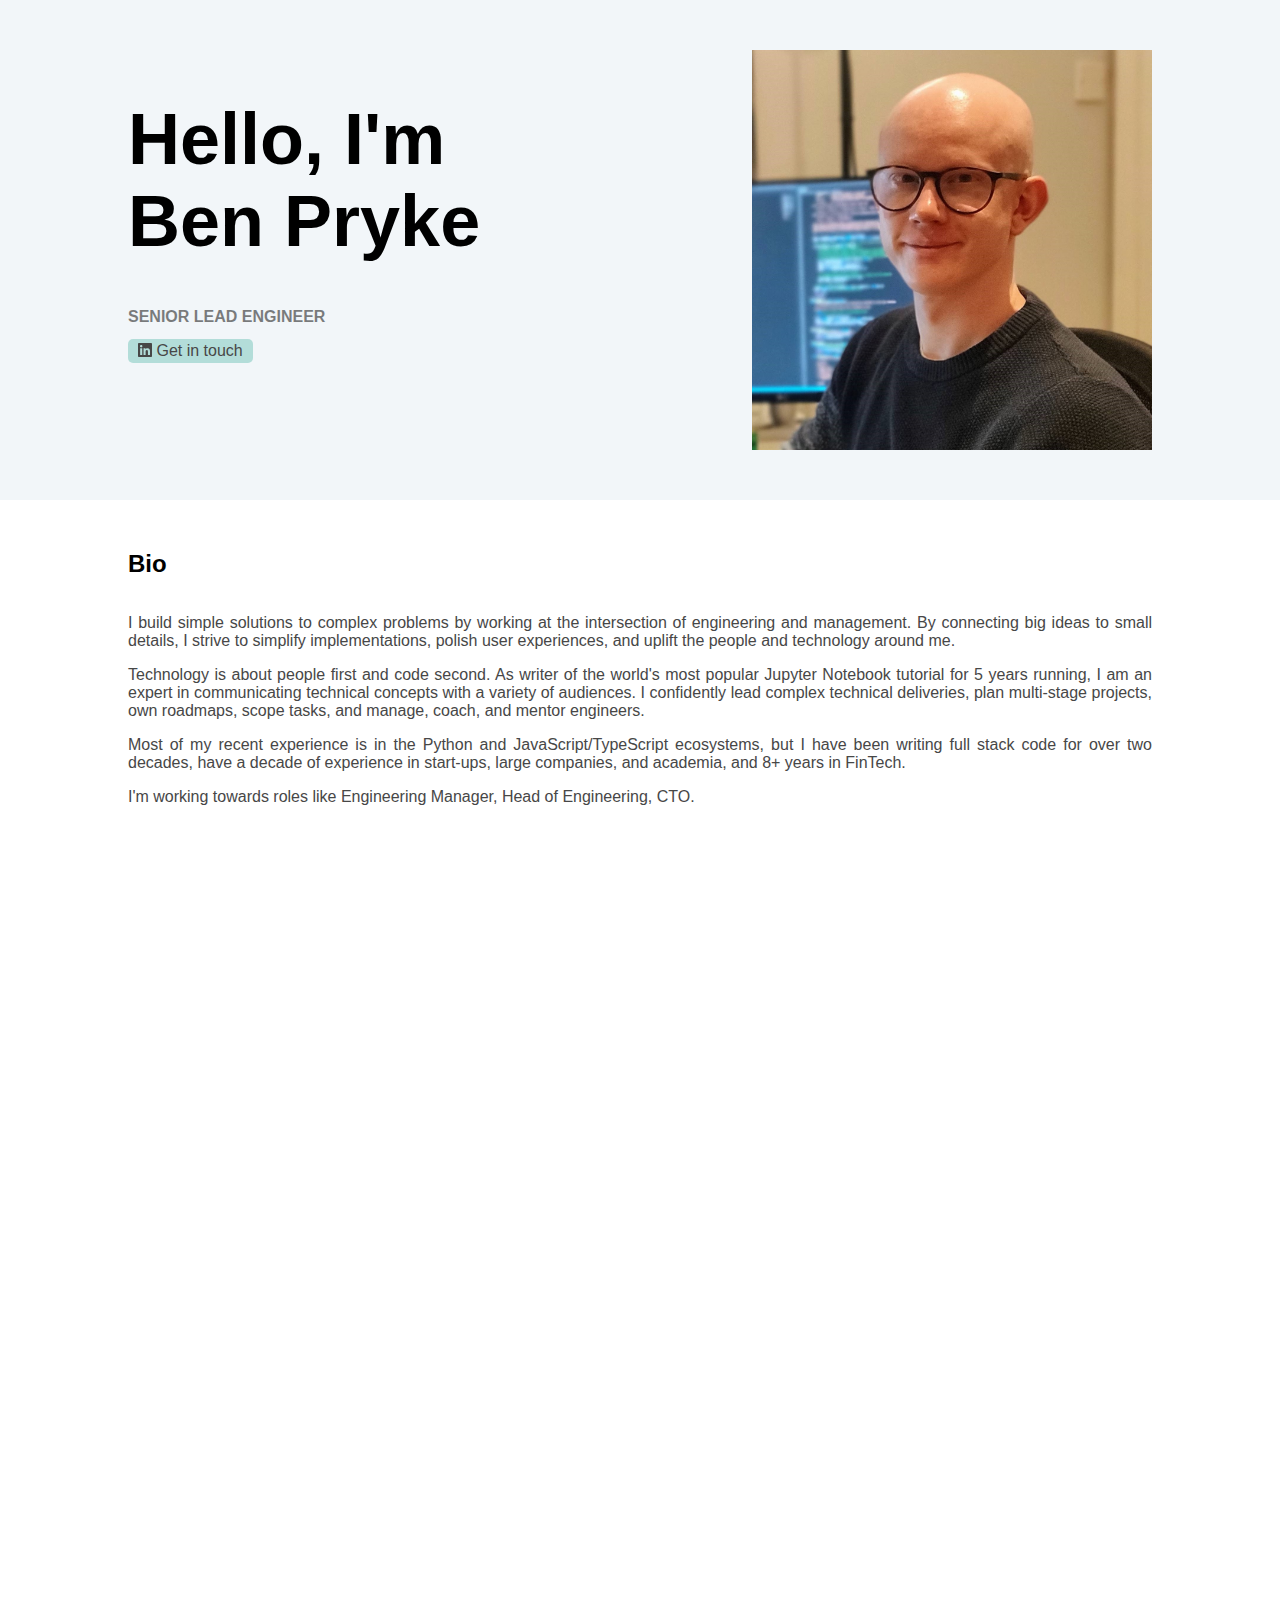
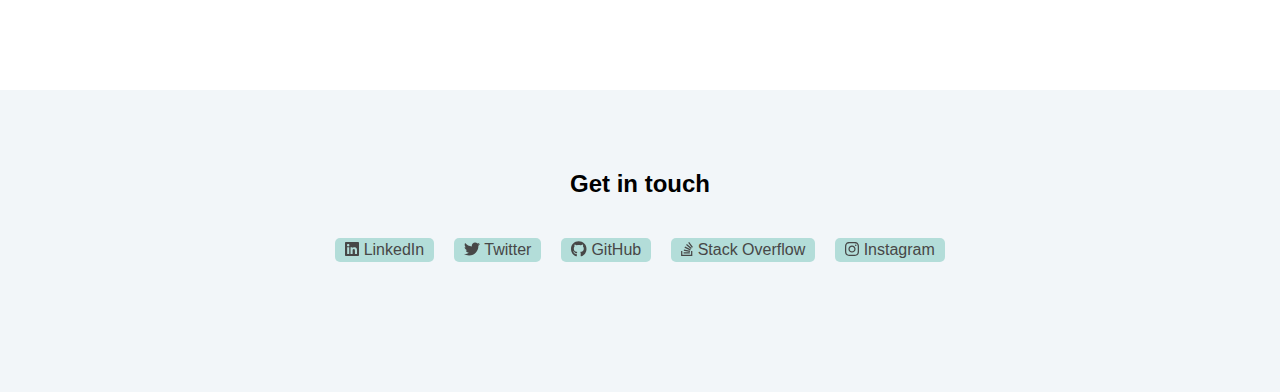
==== commit ded4de20: "Updates" ====
--- a/index.html
+++ b/index.html
@@ -1 +1 @@
-<!DOCTYPE html><html lang="en-gb"><head><meta charset="utf-8"><style type="text/css">:host,:root{--fa-font-solid:normal 900 1em/1 "Font Awesome 6 Solid";--fa-font-regular:normal 400 1em/1 "Font Awesome 6 Regular";--fa-font-light:normal 300 1em/1 "Font Awesome 6 Light";--fa-font-thin:normal 100 1em/1 "Font Awesome 6 Thin";--fa-font-duotone:normal 900 1em/1 "Font Awesome 6 Duotone";--fa-font-sharp-solid:normal 900 1em/1 "Font Awesome 6 Sharp";--fa-font-sharp-regular:normal 400 1em/1 "Font Awesome 6 Sharp";--fa-font-brands:normal 400 1em/1 "Font Awesome 6 Brands"}svg:not(:host).svg-inline--fa,svg:not(:root).svg-inline--fa{overflow:visible;box-sizing:content-box}.svg-inline--fa{display:var(--fa-display,inline-block);height:1em;overflow:visible;vertical-align:-.125em}.svg-inline--fa.fa-2xs{vertical-align:.1em}.svg-inline--fa.fa-xs{vertical-align:0}.svg-inline--fa.fa-sm{vertical-align:-.0714285705em}.svg-inline--fa.fa-lg{vertical-align:-.2em}.svg-inline--fa.fa-xl{vertical-align:-.25em}.svg-inline--fa.fa-2xl{vertical-align:-.3125em}.svg-inline--fa.fa-pull-left{margin-right:var(--fa-pull-margin,.3em);width:auto}.svg-inline--fa.fa-pull-right{margin-left:var(--fa-pull-margin,.3em);width:auto}.svg-inline--fa.fa-li{width:var(--fa-li-width,2em);top:.25em}.svg-inline--fa.fa-fw{width:var(--fa-fw-width,1.25em)}.fa-layers svg.svg-inline--fa{bottom:0;left:0;margin:auto;position:absolute;right:0;top:0}.fa-layers-counter,.fa-layers-text{display:inline-block;position:absolute;text-align:center}.fa-layers{display:inline-block;height:1em;position:relative;text-align:center;vertical-align:-.125em;width:1em}.fa-layers svg.svg-inline--fa{-webkit-transform-origin:center center;transform-origin:center center}.fa-layers-text{left:50%;top:50%;-webkit-transform:translate(-50%,-50%);transform:translate(-50%,-50%);-webkit-transform-origin:center center;transform-origin:center center}.fa-layers-counter{background-color:var(--fa-counter-background-color,#ff253a);border-radius:var(--fa-counter-border-radius,1em);box-sizing:border-box;color:var(--fa-inverse,#fff);line-height:var(--fa-counter-line-height,1);max-width:var(--fa-counter-max-width,5em);min-width:var(--fa-counter-min-width,1.5em);overflow:hidden;padding:var(--fa-counter-padding,.25em .5em);right:var(--fa-right,0);text-overflow:ellipsis;top:var(--fa-top,0);-webkit-transform:scale(var(--fa-counter-scale,.25));transform:scale(var(--fa-counter-scale,.25));-webkit-transform-origin:top right;transform-origin:top right}.fa-layers-bottom-right{bottom:var(--fa-bottom,0);right:var(--fa-right,0);top:auto;-webkit-transform:scale(var(--fa-layers-scale,.25));transform:scale(var(--fa-layers-scale,.25));-webkit-transform-origin:bottom right;transform-origin:bottom right}.fa-layers-bottom-left{bottom:var(--fa-bottom,0);left:var(--fa-left,0);right:auto;top:auto;-webkit-transform:scale(var(--fa-layers-scale,.25));transform:scale(var(--fa-layers-scale,.25));-webkit-transform-origin:bottom left;transform-origin:bottom left}.fa-layers-top-right{top:var(--fa-top,0);right:var(--fa-right,0);-webkit-transform:scale(var(--fa-layers-scale,.25));transform:scale(var(--fa-layers-scale,.25));-webkit-transform-origin:top right;transform-origin:top right}.fa-layers-top-left{left:var(--fa-left,0);right:auto;top:var(--fa-top,0);-webkit-transform:scale(var(--fa-layers-scale,.25));transform:scale(var(--fa-layers-scale,.25));-webkit-transform-origin:top left;transform-origin:top left}.fa-1x{font-size:1em}.fa-2x{font-size:2em}.fa-3x{font-size:3em}.fa-4x{font-size:4em}.fa-5x{font-size:5em}.fa-6x{font-size:6em}.fa-7x{font-size:7em}.fa-8x{font-size:8em}.fa-9x{font-size:9em}.fa-10x{font-size:10em}.fa-2xs{font-size:.625em;line-height:.1em;vertical-align:.225em}.fa-xs{font-size:.75em;line-height:.0833333337em;vertical-align:.125em}.fa-sm{font-size:.875em;line-height:.0714285718em;vertical-align:.0535714295em}.fa-lg{font-size:1.25em;line-height:.05em;vertical-align:-.075em}.fa-xl{font-size:1.5em;line-height:.0416666682em;vertical-align:-.125em}.fa-2xl{font-size:2em;line-height:.03125em;vertical-align:-.1875em}.fa-fw{text-align:center;width:1.25em}.fa-ul{list-style-type:none;margin-left:var(--fa-li-margin,2.5em);padding-left:0}.fa-ul>li{position:relative}.fa-li{left:calc(var(--fa-li-width,2em) * -1);position:absolute;text-align:center;width:var(--fa-li-width,2em);line-height:inherit}.fa-border{border-color:var(--fa-border-color,#eee);border-radius:var(--fa-border-radius,.1em);border-style:var(--fa-border-style,solid);border-width:var(--fa-border-width,.08em);padding:var(--fa-border-padding,.2em .25em .15em)}.fa-pull-left{float:left;margin-right:var(--fa-pull-margin,.3em)}.fa-pull-right{float:right;margin-left:var(--fa-pull-margin,.3em)}.fa-beat{-webkit-animation-name:fa-beat;animation-name:fa-beat;-webkit-animation-delay:var(--fa-animation-delay,0s);animation-delay:var(--fa-animation-delay,0s);-webkit-animation-direction:var(--fa-animation-direction,normal);animation-direction:var(--fa-animation-direction,normal);-webkit-animation-duration:var(--fa-animation-duration,1s);animation-duration:var(--fa-animation-duration,1s);-webkit-animation-iteration-count:var(--fa-animation-iteration-count,infinite);animation-iteration-count:var(--fa-animation-iteration-count,infinite);-webkit-animation-timing-function:var(--fa-animation-timing,ease-in-out);animation-timing-function:var(--fa-animation-timing,ease-in-out)}.fa-bounce{-webkit-animation-name:fa-bounce;animation-name:fa-bounce;-webkit-animation-delay:var(--fa-animation-delay,0s);animation-delay:var(--fa-animation-delay,0s);-webkit-animation-direction:var(--fa-animation-direction,normal);animation-direction:var(--fa-animation-direction,normal);-webkit-animation-duration:var(--fa-animation-duration,1s);animation-duration:var(--fa-animation-duration,1s);-webkit-animation-iteration-count:var(--fa-animation-iteration-count,infinite);animation-iteration-count:var(--fa-animation-iteration-count,infinite);-webkit-animation-timing-function:var(--fa-animation-timing,cubic-bezier(.28,.84,.42,1));animation-timing-function:var(--fa-animation-timing,cubic-bezier(.28,.84,.42,1))}.fa-fade{-webkit-animation-name:fa-fade;animation-name:fa-fade;-webkit-animation-delay:var(--fa-animation-delay,0s);animation-delay:var(--fa-animation-delay,0s);-webkit-animation-direction:var(--fa-animation-direction,normal);animation-direction:var(--fa-animation-direction,normal);-webkit-animation-duration:var(--fa-animation-duration,1s);animation-duration:var(--fa-animation-duration,1s);-webkit-animation-iteration-count:var(--fa-animation-iteration-count,infinite);animation-iteration-count:var(--fa-animation-iteration-count,infinite);-webkit-animation-timing-function:var(--fa-animation-timing,cubic-bezier(.4,0,.6,1));animation-timing-function:var(--fa-animation-timing,cubic-bezier(.4,0,.6,1))}.fa-beat-fade{-webkit-animation-name:fa-beat-fade;animation-name:fa-beat-fade;-webkit-animation-delay:var(--fa-animation-delay,0s);animation-delay:var(--fa-animation-delay,0s);-webkit-animation-direction:var(--fa-animation-direction,normal);animation-direction:var(--fa-animation-direction,normal);-webkit-animation-duration:var(--fa-animation-duration,1s);animation-duration:var(--fa-animation-duration,1s);-webkit-animation-iteration-count:var(--fa-animation-iteration-count,infinite);animation-iteration-count:var(--fa-animation-iteration-count,infinite);-webkit-animation-timing-function:var(--fa-animation-timing,cubic-bezier(.4,0,.6,1));animation-timing-function:var(--fa-animation-timing,cubic-bezier(.4,0,.6,1))}.fa-flip{-webkit-animation-name:fa-flip;animation-name:fa-flip;-webkit-animation-delay:var(--fa-animation-delay,0s);animation-delay:var(--fa-animation-delay,0s);-webkit-animation-direction:var(--fa-animation-direction,normal);animation-direction:var(--fa-animation-direction,normal);-webkit-animation-duration:var(--fa-animation-duration,1s);animation-duration:var(--fa-animation-duration,1s);-webkit-animation-iteration-count:var(--fa-animation-iteration-count,infinite);animation-iteration-count:var(--fa-animation-iteration-count,infinite);-webkit-animation-timing-function:var(--fa-animation-timing,ease-in-out);animation-timing-function:var(--fa-animation-timing,ease-in-out)}.fa-shake{-webkit-animation-name:fa-shake;animation-name:fa-shake;-webkit-animation-delay:var(--fa-animation-delay,0s);animation-delay:var(--fa-animation-delay,0s);-webkit-animation-direction:var(--fa-animation-direction,normal);animation-direction:var(--fa-animation-direction,normal);-webkit-animation-duration:var(--fa-animation-duration,1s);animation-duration:var(--fa-animation-duration,1s);-webkit-animation-iteration-count:var(--fa-animation-iteration-count,infinite);animation-iteration-count:var(--fa-animation-iteration-count,infinite);-webkit-animation-timing-function:var(--fa-animation-timing,linear);animation-timing-function:var(--fa-animation-timing,linear)}.fa-spin{-webkit-animation-name:fa-spin;animation-name:fa-spin;-webkit-animation-delay:var(--fa-animation-delay,0s);animation-delay:var(--fa-animation-delay,0s);-webkit-animation-direction:var(--fa-animation-direction,normal);animation-direction:var(--fa-animation-direction,normal);-webkit-animation-duration:var(--fa-animation-duration,2s);animation-duration:var(--fa-animation-duration,2s);-webkit-animation-iteration-count:var(--fa-animation-iteration-count,infinite);animation-iteration-count:var(--fa-animation-iteration-count,infinite);-webkit-animation-timing-function:var(--fa-animation-timing,linear);animation-timing-function:var(--fa-animation-timing,linear)}.fa-spin-reverse{--fa-animation-direction:reverse}.fa-pulse,.fa-spin-pulse{-webkit-animation-name:fa-spin;animation-name:fa-spin;-webkit-animation-direction:var(--fa-animation-direction,normal);animation-direction:var(--fa-animation-direction,normal);-webkit-animation-duration:var(--fa-animation-duration,1s);animation-duration:var(--fa-animation-duration,1s);-webkit-animation-iteration-count:var(--fa-animation-iteration-count,infinite);animation-iteration-count:var(--fa-animation-iteration-count,infinite);-webkit-animation-timing-function:var(--fa-animation-timing,steps(8));animation-timing-function:var(--fa-animation-timing,steps(8))}@media (prefers-reduced-motion:reduce){.fa-beat,.fa-beat-fade,.fa-bounce,.fa-fade,.fa-flip,.fa-pulse,.fa-shake,.fa-spin,.fa-spin-pulse{-webkit-animation-delay:-1ms;animation-delay:-1ms;-webkit-animation-duration:1ms;animation-duration:1ms;-webkit-animation-iteration-count:1;animation-iteration-count:1;-webkit-transition-delay:0s;transition-delay:0s;-webkit-transition-duration:0s;transition-duration:0s}}@-webkit-keyframes fa-beat{0%,90%{-webkit-transform:scale(1);transform:scale(1)}45%{-webkit-transform:scale(var(--fa-beat-scale,1.25));transform:scale(var(--fa-beat-scale,1.25))}}@keyframes fa-beat{0%,90%{-webkit-transform:scale(1);transform:scale(1)}45%{-webkit-transform:scale(var(--fa-beat-scale,1.25));transform:scale(var(--fa-beat-scale,1.25))}}@-webkit-keyframes fa-bounce{0%{-webkit-transform:scale(1,1) translateY(0);transform:scale(1,1) translateY(0)}10%{-webkit-transform:scale(var(--fa-bounce-start-scale-x,1.1),var(--fa-bounce-start-scale-y,.9)) translateY(0);transform:scale(var(--fa-bounce-start-scale-x,1.1),var(--fa-bounce-start-scale-y,.9)) translateY(0)}30%{-webkit-transform:scale(var(--fa-bounce-jump-scale-x,.9),var(--fa-bounce-jump-scale-y,1.1)) translateY(var(--fa-bounce-height,-.5em));transform:scale(var(--fa-bounce-jump-scale-x,.9),var(--fa-bounce-jump-scale-y,1.1)) translateY(var(--fa-bounce-height,-.5em))}50%{-webkit-transform:scale(var(--fa-bounce-land-scale-x,1.05),var(--fa-bounce-land-scale-y,.95)) translateY(0);transform:scale(var(--fa-bounce-land-scale-x,1.05),var(--fa-bounce-land-scale-y,.95)) translateY(0)}57%{-webkit-transform:scale(1,1) translateY(var(--fa-bounce-rebound,-.125em));transform:scale(1,1) translateY(var(--fa-bounce-rebound,-.125em))}64%{-webkit-transform:scale(1,1) translateY(0);transform:scale(1,1) translateY(0)}100%{-webkit-transform:scale(1,1) translateY(0);transform:scale(1,1) translateY(0)}}@keyframes fa-bounce{0%{-webkit-transform:scale(1,1) translateY(0);transform:scale(1,1) translateY(0)}10%{-webkit-transform:scale(var(--fa-bounce-start-scale-x,1.1),var(--fa-bounce-start-scale-y,.9)) translateY(0);transform:scale(var(--fa-bounce-start-scale-x,1.1),var(--fa-bounce-start-scale-y,.9)) translateY(0)}30%{-webkit-transform:scale(var(--fa-bounce-jump-scale-x,.9),var(--fa-bounce-jump-scale-y,1.1)) translateY(var(--fa-bounce-height,-.5em));transform:scale(var(--fa-bounce-jump-scale-x,.9),var(--fa-bounce-jump-scale-y,1.1)) translateY(var(--fa-bounce-height,-.5em))}50%{-webkit-transform:scale(var(--fa-bounce-land-scale-x,1.05),var(--fa-bounce-land-scale-y,.95)) translateY(0);transform:scale(var(--fa-bounce-land-scale-x,1.05),var(--fa-bounce-land-scale-y,.95)) translateY(0)}57%{-webkit-transform:scale(1,1) translateY(var(--fa-bounce-rebound,-.125em));transform:scale(1,1) translateY(var(--fa-bounce-rebound,-.125em))}64%{-webkit-transform:scale(1,1) translateY(0);transform:scale(1,1) translateY(0)}100%{-webkit-transform:scale(1,1) translateY(0);transform:scale(1,1) translateY(0)}}@-webkit-keyframes fa-fade{50%{opacity:var(--fa-fade-opacity,.4)}}@keyframes fa-fade{50%{opacity:var(--fa-fade-opacity,.4)}}@-webkit-keyframes fa-beat-fade{0%,100%{opacity:var(--fa-beat-fade-opacity,.4);-webkit-transform:scale(1);transform:scale(1)}50%{opacity:1;-webkit-transform:scale(var(--fa-beat-fade-scale,1.125));transform:scale(var(--fa-beat-fade-scale,1.125))}}@keyframes fa-beat-fade{0%,100%{opacity:var(--fa-beat-fade-opacity,.4);-webkit-transform:scale(1);transform:scale(1)}50%{opacity:1;-webkit-transform:scale(var(--fa-beat-fade-scale,1.125));transform:scale(var(--fa-beat-fade-scale,1.125))}}@-webkit-keyframes fa-flip{50%{-webkit-transform:rotate3d(var(--fa-flip-x,0),var(--fa-flip-y,1),var(--fa-flip-z,0),var(--fa-flip-angle,-180deg));transform:rotate3d(var(--fa-flip-x,0),var(--fa-flip-y,1),var(--fa-flip-z,0),var(--fa-flip-angle,-180deg))}}@keyframes fa-flip{50%{-webkit-transform:rotate3d(var(--fa-flip-x,0),var(--fa-flip-y,1),var(--fa-flip-z,0),var(--fa-flip-angle,-180deg));transform:rotate3d(var(--fa-flip-x,0),var(--fa-flip-y,1),var(--fa-flip-z,0),var(--fa-flip-angle,-180deg))}}@-webkit-keyframes fa-shake{0%{-webkit-transform:rotate(-15deg);transform:rotate(-15deg)}4%{-webkit-transform:rotate(15deg);transform:rotate(15deg)}24%,8%{-webkit-transform:rotate(-18deg);transform:rotate(-18deg)}12%,28%{-webkit-transform:rotate(18deg);transform:rotate(18deg)}16%{-webkit-transform:rotate(-22deg);transform:rotate(-22deg)}20%{-webkit-transform:rotate(22deg);transform:rotate(22deg)}32%{-webkit-transform:rotate(-12deg);transform:rotate(-12deg)}36%{-webkit-transform:rotate(12deg);transform:rotate(12deg)}100%,40%{-webkit-transform:rotate(0);transform:rotate(0)}}@keyframes fa-shake{0%{-webkit-transform:rotate(-15deg);transform:rotate(-15deg)}4%{-webkit-transform:rotate(15deg);transform:rotate(15deg)}24%,8%{-webkit-transform:rotate(-18deg);transform:rotate(-18deg)}12%,28%{-webkit-transform:rotate(18deg);transform:rotate(18deg)}16%{-webkit-transform:rotate(-22deg);transform:rotate(-22deg)}20%{-webkit-transform:rotate(22deg);transform:rotate(22deg)}32%{-webkit-transform:rotate(-12deg);transform:rotate(-12deg)}36%{-webkit-transform:rotate(12deg);transform:rotate(12deg)}100%,40%{-webkit-transform:rotate(0);transform:rotate(0)}}@-webkit-keyframes fa-spin{0%{-webkit-transform:rotate(0);transform:rotate(0)}100%{-webkit-transform:rotate(360deg);transform:rotate(360deg)}}@keyframes fa-spin{0%{-webkit-transform:rotate(0);transform:rotate(0)}100%{-webkit-transform:rotate(360deg);transform:rotate(360deg)}}.fa-rotate-90{-webkit-transform:rotate(90deg);transform:rotate(90deg)}.fa-rotate-180{-webkit-transform:rotate(180deg);transform:rotate(180deg)}.fa-rotate-270{-webkit-transform:rotate(270deg);transform:rotate(270deg)}.fa-flip-horizontal{-webkit-transform:scale(-1,1);transform:scale(-1,1)}.fa-flip-vertical{-webkit-transform:scale(1,-1);transform:scale(1,-1)}.fa-flip-both,.fa-flip-horizontal.fa-flip-vertical{-webkit-transform:scale(-1,-1);transform:scale(-1,-1)}.fa-rotate-by{-webkit-transform:rotate(var(--fa-rotate-angle,none));transform:rotate(var(--fa-rotate-angle,none))}.fa-stack{display:inline-block;vertical-align:middle;height:2em;position:relative;width:2.5em}.fa-stack-1x,.fa-stack-2x{bottom:0;left:0;margin:auto;position:absolute;right:0;top:0;z-index:var(--fa-stack-z-index,auto)}.svg-inline--fa.fa-stack-1x{height:1em;width:1.25em}.svg-inline--fa.fa-stack-2x{height:2em;width:2.5em}.fa-inverse{color:var(--fa-inverse,#fff)}.fa-sr-only,.sr-only{position:absolute;width:1px;height:1px;padding:0;margin:-1px;overflow:hidden;clip:rect(0,0,0,0);white-space:nowrap;border-width:0}.fa-sr-only-focusable:not(:focus),.sr-only-focusable:not(:focus){position:absolute;width:1px;height:1px;padding:0;margin:-1px;overflow:hidden;clip:rect(0,0,0,0);white-space:nowrap;border-width:0}.svg-inline--fa .fa-primary{fill:var(--fa-primary-color,currentColor);opacity:var(--fa-primary-opacity,1)}.svg-inline--fa .fa-secondary{fill:var(--fa-secondary-color,currentColor);opacity:var(--fa-secondary-opacity,.4)}.svg-inline--fa.fa-swap-opacity .fa-primary{opacity:var(--fa-secondary-opacity,.4)}.svg-inline--fa.fa-swap-opacity .fa-secondary{opacity:var(--fa-primary-opacity,1)}.svg-inline--fa mask .fa-primary,.svg-inline--fa mask .fa-secondary{fill:#000}.fa-duotone.fa-inverse,.fad.fa-inverse{color:var(--fa-inverse,#fff)}</style><link href="/favicon.ico" rel="shortcut icon"><link href="/favicon-32x32.png" rel="icon" sizes="32x32" type="image/png"><link href="/favicon-16x16.png" rel="icon" sizes="16x16" type="image/png"><link href="/apple-touch-icon.png" rel="apple-touch-icon" sizes="180x180"><meta content="width=device-width,initial-scale=1,shrink-to-fit=no" name="viewport"><meta content="#50bebe" name="theme-color"><link href="/manifest.json" rel="manifest"><title>Benjamin Pryke | Developer</title><meta content="Ben Pryke is an entrepreneur building tech for humans. Currently a senior tech lead at JPMC, formerly at Beacon Platform, and two time startup co-founder." name="description"><meta content="Ben, Benjamin, Pryke, engineer, developer, dev, programmer, entrepreneur, startup, start-up, Python, JavaScript, full stack, senior, lead" name="keywords"><script src="https://www.googletagmanager.com/gtag/js?id=G-BXW9QDPKF5" async></script><script>function gtag(){dataLayer.push(arguments)}window.dataLayer=window.dataLayer||[],gtag("js",new Date),gtag("config","G-BXW9QDPKF5")</script><script src="/static/js/main.bc6fc7b1.js" defer></script><link href="/static/css/main.e561cb34.css" rel="stylesheet"><link href="https://www.googletagmanager.com" rel="preconnect"><link href="https://region1.google-analytics.com" rel="preconnect"></head><body><noscript>Enabling JavaScript will enhance this site</noscript><div id="root"><div class="app"><section class="banner hero"><img alt="Benjamin Pryke" src="images/headshot.jpg"><div class="text"><h1>Hello, I'm Ben Pryke</h1><h2>Senior Lead Engineer</h2><a href="https://linkedin.com/in/benjaminpryke" class="social-button"><svg aria-hidden="true" class="svg-inline--fa fa-linkedin" data-icon="linkedin" data-prefix="fab" focusable="false" role="img" viewBox="0 0 448 512" xmlns="http://www.w3.org/2000/svg"><path d="M416 32H31.9C14.3 32 0 46.5 0 64.3v383.4C0 465.5 14.3 480 31.9 480H416c17.6 0 32-14.5 32-32.3V64.3c0-17.8-14.4-32.3-32-32.3zM135.4 416H69V202.2h66.5V416zm-33.2-243c-21.3 0-38.5-17.3-38.5-38.5S80.9 96 102.2 96c21.2 0 38.5 17.3 38.5 38.5 0 21.3-17.2 38.5-38.5 38.5zm282.1 243h-66.4V312c0-24.8-.5-56.7-34.5-56.7-34.6 0-39.9 27-39.9 54.9V416h-66.4V202.2h63.7v29.2h.9c8.9-16.8 30.6-34.5 62.9-34.5 67.2 0 79.7 44.3 79.7 101.9V416z" fill="currentColor"></path></svg> Get in touch</a></div></section><section class="banner paragraph faded-in"><div class="paragraph-header"><h2>Bio</h2></div><p>I build simple solutions to complex problems by working at the intersection of engineering and management. By connecting big ideas to small details, I strive to simplify implementations, polish user experiences, and uplift the people and technology around me.</p><p>Technology is about people first and code second. As writer of the world's most popular Jupyter Notebook tutorial for 5 years running, I am an expert in communicating technical concepts with a variety of audiences. I confidently lead complex technical deliveries, plan multi-stage projects, own roadmaps, scope tasks, and manage, coach, and mentor engineers.</p><p>Most of my recent experience is in the Python and JavaScript/TypeScript ecosystems, but I have been writing full stack code for over two decades, have a decade of experience in start-ups, large companies, and academia, and 5+ years in FinTech.</p><p>I'm working towards roles like Engineering Manager, Head of Engineering, CTO.</p></section><section class="banner showcase faded-out"><h2>Published Articles</h2><div class="showpieces"><a href="https://www.dataquest.io/blog/advanced-jupyter-notebooks-tutorial/"><div class="showpiece"><div class="lazyload-wrapper"><div class="lazyload-placeholder" style="height:200px"></div></div><h3>Advanced Jupyter Notebooks: A Tutorial</h3><p>Popular with serious Jupyter users, this is an adventure through scripted execution, reporting pipelines, working with databases, and much more</p></div></a><a href="https://www.dataquest.io/blog/jupyter-notebook-tutorial/"><div class="showpiece"><div class="lazyload-wrapper"><div class="lazyload-placeholder" style="height:200px"></div></div><h3>Jupyter Notebook for Beginners: A Tutorial</h3><p>Exploring the basics of creating a Jupyter Notebook, the important terminology, and how easily notebooks can be shared and published online</p></div></a><a href="https://www.dataquest.io/blog/settingwithcopywarning/"><div class="showpiece"><div class="lazyload-wrapper"><div class="lazyload-placeholder" style="height:200px"></div></div><h3>Understanding SettingwithCopyWarning in pandas</h3><p>A deep dive into everything there is to know about the most common (and most misunderstood) warning in pandas</p></div></a></div></section><section class="banner logos faded-out"><h2>Professional Relationships</h2><div class="logo-collection"><a href="https://jpmorgan.com" class="logo"><div class="lazyload-wrapper"><div class="lazyload-placeholder" style="height:150px"></div></div></a><a href="https://meetmaeva.com" class="logo"><div class="lazyload-wrapper"><div class="lazyload-placeholder" style="height:150px"></div></div></a><a href="https://beacon.io" class="logo"><div class="lazyload-wrapper"><div class="lazyload-placeholder" style="height:150px"></div></div></a><a href="https://www.dataquest.io" class="logo"><div class="lazyload-wrapper"><div class="lazyload-placeholder" style="height:150px"></div></div></a><a href="https://www.linkedin.com/company/machina-capital" class="logo"><div class="lazyload-wrapper"><div class="lazyload-placeholder" style="height:150px"></div></div></a><a href="https://www.alzheimers-brace.org" class="logo"><div class="lazyload-wrapper"><div class="lazyload-placeholder" style="height:150px"></div></div></a><a href="https://epsrc.ukri.org/" class="logo"><div class="lazyload-wrapper"><div class="lazyload-placeholder" style="height:150px"></div></div></a><a href="https://www.thepodcasthost.com" class="logo"><div class="lazyload-wrapper"><div class="lazyload-placeholder" style="height:150px"></div></div></a><a href="https://seymourpools.co.uk" class="logo"><div class="lazyload-wrapper"><div class="lazyload-placeholder" style="height:150px"></div></div></a><a href="http://www.bris.ac.uk/engineering/departments/computerscience/" class="logo"><div class="lazyload-wrapper"><div class="lazyload-placeholder" style="height:150px"></div></div></a><a href="http://www.anc.ed.ac.uk/machine-learning/" class="logo"><div class="lazyload-wrapper"><div class="lazyload-placeholder" style="height:150px"></div></div></a></div></section><section class="banner footer"><h2>Get in touch</h2><footer><a href="https://linkedin.com/in/benjaminpryke" class="social-button"><svg aria-hidden="true" class="svg-inline--fa fa-linkedin" data-icon="linkedin" data-prefix="fab" focusable="false" role="img" viewBox="0 0 448 512" xmlns="http://www.w3.org/2000/svg"><path d="M416 32H31.9C14.3 32 0 46.5 0 64.3v383.4C0 465.5 14.3 480 31.9 480H416c17.6 0 32-14.5 32-32.3V64.3c0-17.8-14.4-32.3-32-32.3zM135.4 416H69V202.2h66.5V416zm-33.2-243c-21.3 0-38.5-17.3-38.5-38.5S80.9 96 102.2 96c21.2 0 38.5 17.3 38.5 38.5 0 21.3-17.2 38.5-38.5 38.5zm282.1 243h-66.4V312c0-24.8-.5-56.7-34.5-56.7-34.6 0-39.9 27-39.9 54.9V416h-66.4V202.2h63.7v29.2h.9c8.9-16.8 30.6-34.5 62.9-34.5 67.2 0 79.7 44.3 79.7 101.9V416z" fill="currentColor"></path></svg> LinkedIn</a><a href="https://twitter.com/BenjaminPryke" class="social-button"><svg aria-hidden="true" class="svg-inline--fa fa-twitter" data-icon="twitter" data-prefix="fab" focusable="false" role="img" viewBox="0 0 512 512" xmlns="http://www.w3.org/2000/svg"><path d="M459.37 151.716c.325 4.548.325 9.097.325 13.645 0 138.72-105.583 298.558-298.558 298.558-59.452 0-114.68-17.219-161.137-47.106 8.447.974 16.568 1.299 25.34 1.299 49.055 0 94.213-16.568 130.274-44.832-46.132-.975-84.792-31.188-98.112-72.772 6.498.974 12.995 1.624 19.818 1.624 9.421 0 18.843-1.3 27.614-3.573-48.081-9.747-84.143-51.98-84.143-102.985v-1.299c13.969 7.797 30.214 12.67 47.431 13.319-28.264-18.843-46.781-51.005-46.781-87.391 0-19.492 5.197-37.36 14.294-52.954 51.655 63.675 129.3 105.258 216.365 109.807-1.624-7.797-2.599-15.918-2.599-24.04 0-57.828 46.782-104.934 104.934-104.934 30.213 0 57.502 12.67 76.67 33.137 23.715-4.548 46.456-13.32 66.599-25.34-7.798 24.366-24.366 44.833-46.132 57.827 21.117-2.273 41.584-8.122 60.426-16.243-14.292 20.791-32.161 39.308-52.628 54.253z" fill="currentColor"></path></svg> Twitter</a><a href="https://github.com/benpryke" class="social-button"><svg aria-hidden="true" class="svg-inline--fa fa-github" data-icon="github" data-prefix="fab" focusable="false" role="img" viewBox="0 0 496 512" xmlns="http://www.w3.org/2000/svg"><path d="M165.9 397.4c0 2-2.3 3.6-5.2 3.6-3.3.3-5.6-1.3-5.6-3.6 0-2 2.3-3.6 5.2-3.6 3-.3 5.6 1.3 5.6 3.6zm-31.1-4.5c-.7 2 1.3 4.3 4.3 4.9 2.6 1 5.6 0 6.2-2s-1.3-4.3-4.3-5.2c-2.6-.7-5.5.3-6.2 2.3zm44.2-1.7c-2.9.7-4.9 2.6-4.6 4.9.3 2 2.9 3.3 5.9 2.6 2.9-.7 4.9-2.6 4.6-4.6-.3-1.9-3-3.2-5.9-2.9zM244.8 8C106.1 8 0 113.3 0 252c0 110.9 69.8 205.8 169.5 239.2 12.8 2.3 17.3-5.6 17.3-12.1 0-6.2-.3-40.4-.3-61.4 0 0-70 15-84.7-29.8 0 0-11.4-29.1-27.8-36.6 0 0-22.9-15.7 1.6-15.4 0 0 24.9 2 38.6 25.8 21.9 38.6 58.6 27.5 72.9 20.9 2.3-16 8.8-27.1 16-33.7-55.9-6.2-112.3-14.3-112.3-110.5 0-27.5 7.6-41.3 23.6-58.9-2.6-6.5-11.1-33.3 2.6-67.9 20.9-6.5 69 27 69 27 20-5.6 41.5-8.5 62.8-8.5s42.8 2.9 62.8 8.5c0 0 48.1-33.6 69-27 13.7 34.7 5.2 61.4 2.6 67.9 16 17.7 25.8 31.5 25.8 58.9 0 96.5-58.9 104.2-114.8 110.5 9.2 7.9 17 22.9 17 46.4 0 33.7-.3 75.4-.3 83.6 0 6.5 4.6 14.4 17.3 12.1C428.2 457.8 496 362.9 496 252 496 113.3 383.5 8 244.8 8zM97.2 352.9c-1.3 1-1 3.3.7 5.2 1.6 1.6 3.9 2.3 5.2 1 1.3-1 1-3.3-.7-5.2-1.6-1.6-3.9-2.3-5.2-1zm-10.8-8.1c-.7 1.3.3 2.9 2.3 3.9 1.6 1 3.6.7 4.3-.7.7-1.3-.3-2.9-2.3-3.9-2-.6-3.6-.3-4.3.7zm32.4 35.6c-1.6 1.3-1 4.3 1.3 6.2 2.3 2.3 5.2 2.6 6.5 1 1.3-1.3.7-4.3-1.3-6.2-2.2-2.3-5.2-2.6-6.5-1zm-11.4-14.7c-1.6 1-1.6 3.6 0 5.9 1.6 2.3 4.3 3.3 5.6 2.3 1.6-1.3 1.6-3.9 0-6.2-1.4-2.3-4-3.3-5.6-2z" fill="currentColor"></path></svg> GitHub</a><a href="https://stackoverflow.com/users/604687/ninjakannon" class="social-button"><svg aria-hidden="true" class="svg-inline--fa fa-stack-overflow" data-icon="stack-overflow" data-prefix="fab" focusable="false" role="img" viewBox="0 0 384 512" xmlns="http://www.w3.org/2000/svg"><path d="M290.7 311L95 269.7 86.8 309l195.7 41zm51-87L188.2 95.7l-25.5 30.8 153.5 128.3zm-31.2 39.7L129.2 179l-16.7 36.5L293.7 300zM262 32l-32 24 119.3 160.3 32-24zm20.5 328h-200v39.7h200zm39.7 80H42.7V320h-40v160h359.5V320h-40z" fill="currentColor"></path></svg> Stack Overflow</a><a href="https://www.instagram.com/gym_ninja_ben" class="social-button"><svg aria-hidden="true" class="svg-inline--fa fa-instagram" data-icon="instagram" data-prefix="fab" focusable="false" role="img" viewBox="0 0 448 512" xmlns="http://www.w3.org/2000/svg"><path d="M224.1 141c-63.6 0-114.9 51.3-114.9 114.9s51.3 114.9 114.9 114.9S339 319.5 339 255.9 287.7 141 224.1 141zm0 189.6c-41.1 0-74.7-33.5-74.7-74.7s33.5-74.7 74.7-74.7 74.7 33.5 74.7 74.7-33.6 74.7-74.7 74.7zm146.4-194.3c0 14.9-12 26.8-26.8 26.8-14.9 0-26.8-12-26.8-26.8s12-26.8 26.8-26.8 26.8 12 26.8 26.8zm76.1 27.2c-1.7-35.9-9.9-67.7-36.2-93.9-26.2-26.2-58-34.4-93.9-36.2-37-2.1-147.9-2.1-184.9 0-35.8 1.7-67.6 9.9-93.9 36.1s-34.4 58-36.2 93.9c-2.1 37-2.1 147.9 0 184.9 1.7 35.9 9.9 67.7 36.2 93.9s58 34.4 93.9 36.2c37 2.1 147.9 2.1 184.9 0 35.9-1.7 67.7-9.9 93.9-36.2 26.2-26.2 34.4-58 36.2-93.9 2.1-37 2.1-147.8 0-184.8zM398.8 388c-7.8 19.6-22.9 34.7-42.6 42.6-29.5 11.7-99.5 9-132.1 9s-102.7 2.6-132.1-9c-19.6-7.8-34.7-22.9-42.6-42.6-11.7-29.5-9-99.5-9-132.1s-2.6-102.7 9-132.1c7.8-19.6 22.9-34.7 42.6-42.6 29.5-11.7 99.5-9 132.1-9s102.7-2.6 132.1 9c19.6 7.8 34.7 22.9 42.6 42.6 11.7 29.5 9 99.5 9 132.1s2.7 102.7-9 132.1z" fill="currentColor"></path></svg> Instagram</a></footer></section></div></div></body></html>+<!DOCTYPE html><html lang="en-gb"><head><meta charset="utf-8"><style type="text/css">:host,:root{--fa-font-solid:normal 900 1em/1 "Font Awesome 6 Solid";--fa-font-regular:normal 400 1em/1 "Font Awesome 6 Regular";--fa-font-light:normal 300 1em/1 "Font Awesome 6 Light";--fa-font-thin:normal 100 1em/1 "Font Awesome 6 Thin";--fa-font-duotone:normal 900 1em/1 "Font Awesome 6 Duotone";--fa-font-sharp-solid:normal 900 1em/1 "Font Awesome 6 Sharp";--fa-font-sharp-regular:normal 400 1em/1 "Font Awesome 6 Sharp";--fa-font-brands:normal 400 1em/1 "Font Awesome 6 Brands"}svg:not(:host).svg-inline--fa,svg:not(:root).svg-inline--fa{overflow:visible;box-sizing:content-box}.svg-inline--fa{display:var(--fa-display,inline-block);height:1em;overflow:visible;vertical-align:-.125em}.svg-inline--fa.fa-2xs{vertical-align:.1em}.svg-inline--fa.fa-xs{vertical-align:0}.svg-inline--fa.fa-sm{vertical-align:-.0714285705em}.svg-inline--fa.fa-lg{vertical-align:-.2em}.svg-inline--fa.fa-xl{vertical-align:-.25em}.svg-inline--fa.fa-2xl{vertical-align:-.3125em}.svg-inline--fa.fa-pull-left{margin-right:var(--fa-pull-margin,.3em);width:auto}.svg-inline--fa.fa-pull-right{margin-left:var(--fa-pull-margin,.3em);width:auto}.svg-inline--fa.fa-li{width:var(--fa-li-width,2em);top:.25em}.svg-inline--fa.fa-fw{width:var(--fa-fw-width,1.25em)}.fa-layers svg.svg-inline--fa{bottom:0;left:0;margin:auto;position:absolute;right:0;top:0}.fa-layers-counter,.fa-layers-text{display:inline-block;position:absolute;text-align:center}.fa-layers{display:inline-block;height:1em;position:relative;text-align:center;vertical-align:-.125em;width:1em}.fa-layers svg.svg-inline--fa{-webkit-transform-origin:center center;transform-origin:center center}.fa-layers-text{left:50%;top:50%;-webkit-transform:translate(-50%,-50%);transform:translate(-50%,-50%);-webkit-transform-origin:center center;transform-origin:center center}.fa-layers-counter{background-color:var(--fa-counter-background-color,#ff253a);border-radius:var(--fa-counter-border-radius,1em);box-sizing:border-box;color:var(--fa-inverse,#fff);line-height:var(--fa-counter-line-height,1);max-width:var(--fa-counter-max-width,5em);min-width:var(--fa-counter-min-width,1.5em);overflow:hidden;padding:var(--fa-counter-padding,.25em .5em);right:var(--fa-right,0);text-overflow:ellipsis;top:var(--fa-top,0);-webkit-transform:scale(var(--fa-counter-scale,.25));transform:scale(var(--fa-counter-scale,.25));-webkit-transform-origin:top right;transform-origin:top right}.fa-layers-bottom-right{bottom:var(--fa-bottom,0);right:var(--fa-right,0);top:auto;-webkit-transform:scale(var(--fa-layers-scale,.25));transform:scale(var(--fa-layers-scale,.25));-webkit-transform-origin:bottom right;transform-origin:bottom right}.fa-layers-bottom-left{bottom:var(--fa-bottom,0);left:var(--fa-left,0);right:auto;top:auto;-webkit-transform:scale(var(--fa-layers-scale,.25));transform:scale(var(--fa-layers-scale,.25));-webkit-transform-origin:bottom left;transform-origin:bottom left}.fa-layers-top-right{top:var(--fa-top,0);right:var(--fa-right,0);-webkit-transform:scale(var(--fa-layers-scale,.25));transform:scale(var(--fa-layers-scale,.25));-webkit-transform-origin:top right;transform-origin:top right}.fa-layers-top-left{left:var(--fa-left,0);right:auto;top:var(--fa-top,0);-webkit-transform:scale(var(--fa-layers-scale,.25));transform:scale(var(--fa-layers-scale,.25));-webkit-transform-origin:top left;transform-origin:top left}.fa-1x{font-size:1em}.fa-2x{font-size:2em}.fa-3x{font-size:3em}.fa-4x{font-size:4em}.fa-5x{font-size:5em}.fa-6x{font-size:6em}.fa-7x{font-size:7em}.fa-8x{font-size:8em}.fa-9x{font-size:9em}.fa-10x{font-size:10em}.fa-2xs{font-size:.625em;line-height:.1em;vertical-align:.225em}.fa-xs{font-size:.75em;line-height:.0833333337em;vertical-align:.125em}.fa-sm{font-size:.875em;line-height:.0714285718em;vertical-align:.0535714295em}.fa-lg{font-size:1.25em;line-height:.05em;vertical-align:-.075em}.fa-xl{font-size:1.5em;line-height:.0416666682em;vertical-align:-.125em}.fa-2xl{font-size:2em;line-height:.03125em;vertical-align:-.1875em}.fa-fw{text-align:center;width:1.25em}.fa-ul{list-style-type:none;margin-left:var(--fa-li-margin,2.5em);padding-left:0}.fa-ul>li{position:relative}.fa-li{left:calc(var(--fa-li-width,2em) * -1);position:absolute;text-align:center;width:var(--fa-li-width,2em);line-height:inherit}.fa-border{border-color:var(--fa-border-color,#eee);border-radius:var(--fa-border-radius,.1em);border-style:var(--fa-border-style,solid);border-width:var(--fa-border-width,.08em);padding:var(--fa-border-padding,.2em .25em .15em)}.fa-pull-left{float:left;margin-right:var(--fa-pull-margin,.3em)}.fa-pull-right{float:right;margin-left:var(--fa-pull-margin,.3em)}.fa-beat{-webkit-animation-name:fa-beat;animation-name:fa-beat;-webkit-animation-delay:var(--fa-animation-delay,0s);animation-delay:var(--fa-animation-delay,0s);-webkit-animation-direction:var(--fa-animation-direction,normal);animation-direction:var(--fa-animation-direction,normal);-webkit-animation-duration:var(--fa-animation-duration,1s);animation-duration:var(--fa-animation-duration,1s);-webkit-animation-iteration-count:var(--fa-animation-iteration-count,infinite);animation-iteration-count:var(--fa-animation-iteration-count,infinite);-webkit-animation-timing-function:var(--fa-animation-timing,ease-in-out);animation-timing-function:var(--fa-animation-timing,ease-in-out)}.fa-bounce{-webkit-animation-name:fa-bounce;animation-name:fa-bounce;-webkit-animation-delay:var(--fa-animation-delay,0s);animation-delay:var(--fa-animation-delay,0s);-webkit-animation-direction:var(--fa-animation-direction,normal);animation-direction:var(--fa-animation-direction,normal);-webkit-animation-duration:var(--fa-animation-duration,1s);animation-duration:var(--fa-animation-duration,1s);-webkit-animation-iteration-count:var(--fa-animation-iteration-count,infinite);animation-iteration-count:var(--fa-animation-iteration-count,infinite);-webkit-animation-timing-function:var(--fa-animation-timing,cubic-bezier(.28,.84,.42,1));animation-timing-function:var(--fa-animation-timing,cubic-bezier(.28,.84,.42,1))}.fa-fade{-webkit-animation-name:fa-fade;animation-name:fa-fade;-webkit-animation-delay:var(--fa-animation-delay,0s);animation-delay:var(--fa-animation-delay,0s);-webkit-animation-direction:var(--fa-animation-direction,normal);animation-direction:var(--fa-animation-direction,normal);-webkit-animation-duration:var(--fa-animation-duration,1s);animation-duration:var(--fa-animation-duration,1s);-webkit-animation-iteration-count:var(--fa-animation-iteration-count,infinite);animation-iteration-count:var(--fa-animation-iteration-count,infinite);-webkit-animation-timing-function:var(--fa-animation-timing,cubic-bezier(.4,0,.6,1));animation-timing-function:var(--fa-animation-timing,cubic-bezier(.4,0,.6,1))}.fa-beat-fade{-webkit-animation-name:fa-beat-fade;animation-name:fa-beat-fade;-webkit-animation-delay:var(--fa-animation-delay,0s);animation-delay:var(--fa-animation-delay,0s);-webkit-animation-direction:var(--fa-animation-direction,normal);animation-direction:var(--fa-animation-direction,normal);-webkit-animation-duration:var(--fa-animation-duration,1s);animation-duration:var(--fa-animation-duration,1s);-webkit-animation-iteration-count:var(--fa-animation-iteration-count,infinite);animation-iteration-count:var(--fa-animation-iteration-count,infinite);-webkit-animation-timing-function:var(--fa-animation-timing,cubic-bezier(.4,0,.6,1));animation-timing-function:var(--fa-animation-timing,cubic-bezier(.4,0,.6,1))}.fa-flip{-webkit-animation-name:fa-flip;animation-name:fa-flip;-webkit-animation-delay:var(--fa-animation-delay,0s);animation-delay:var(--fa-animation-delay,0s);-webkit-animation-direction:var(--fa-animation-direction,normal);animation-direction:var(--fa-animation-direction,normal);-webkit-animation-duration:var(--fa-animation-duration,1s);animation-duration:var(--fa-animation-duration,1s);-webkit-animation-iteration-count:var(--fa-animation-iteration-count,infinite);animation-iteration-count:var(--fa-animation-iteration-count,infinite);-webkit-animation-timing-function:var(--fa-animation-timing,ease-in-out);animation-timing-function:var(--fa-animation-timing,ease-in-out)}.fa-shake{-webkit-animation-name:fa-shake;animation-name:fa-shake;-webkit-animation-delay:var(--fa-animation-delay,0s);animation-delay:var(--fa-animation-delay,0s);-webkit-animation-direction:var(--fa-animation-direction,normal);animation-direction:var(--fa-animation-direction,normal);-webkit-animation-duration:var(--fa-animation-duration,1s);animation-duration:var(--fa-animation-duration,1s);-webkit-animation-iteration-count:var(--fa-animation-iteration-count,infinite);animation-iteration-count:var(--fa-animation-iteration-count,infinite);-webkit-animation-timing-function:var(--fa-animation-timing,linear);animation-timing-function:var(--fa-animation-timing,linear)}.fa-spin{-webkit-animation-name:fa-spin;animation-name:fa-spin;-webkit-animation-delay:var(--fa-animation-delay,0s);animation-delay:var(--fa-animation-delay,0s);-webkit-animation-direction:var(--fa-animation-direction,normal);animation-direction:var(--fa-animation-direction,normal);-webkit-animation-duration:var(--fa-animation-duration,2s);animation-duration:var(--fa-animation-duration,2s);-webkit-animation-iteration-count:var(--fa-animation-iteration-count,infinite);animation-iteration-count:var(--fa-animation-iteration-count,infinite);-webkit-animation-timing-function:var(--fa-animation-timing,linear);animation-timing-function:var(--fa-animation-timing,linear)}.fa-spin-reverse{--fa-animation-direction:reverse}.fa-pulse,.fa-spin-pulse{-webkit-animation-name:fa-spin;animation-name:fa-spin;-webkit-animation-direction:var(--fa-animation-direction,normal);animation-direction:var(--fa-animation-direction,normal);-webkit-animation-duration:var(--fa-animation-duration,1s);animation-duration:var(--fa-animation-duration,1s);-webkit-animation-iteration-count:var(--fa-animation-iteration-count,infinite);animation-iteration-count:var(--fa-animation-iteration-count,infinite);-webkit-animation-timing-function:var(--fa-animation-timing,steps(8));animation-timing-function:var(--fa-animation-timing,steps(8))}@media (prefers-reduced-motion:reduce){.fa-beat,.fa-beat-fade,.fa-bounce,.fa-fade,.fa-flip,.fa-pulse,.fa-shake,.fa-spin,.fa-spin-pulse{-webkit-animation-delay:-1ms;animation-delay:-1ms;-webkit-animation-duration:1ms;animation-duration:1ms;-webkit-animation-iteration-count:1;animation-iteration-count:1;-webkit-transition-delay:0s;transition-delay:0s;-webkit-transition-duration:0s;transition-duration:0s}}@-webkit-keyframes fa-beat{0%,90%{-webkit-transform:scale(1);transform:scale(1)}45%{-webkit-transform:scale(var(--fa-beat-scale,1.25));transform:scale(var(--fa-beat-scale,1.25))}}@keyframes fa-beat{0%,90%{-webkit-transform:scale(1);transform:scale(1)}45%{-webkit-transform:scale(var(--fa-beat-scale,1.25));transform:scale(var(--fa-beat-scale,1.25))}}@-webkit-keyframes fa-bounce{0%{-webkit-transform:scale(1,1) translateY(0);transform:scale(1,1) translateY(0)}10%{-webkit-transform:scale(var(--fa-bounce-start-scale-x,1.1),var(--fa-bounce-start-scale-y,.9)) translateY(0);transform:scale(var(--fa-bounce-start-scale-x,1.1),var(--fa-bounce-start-scale-y,.9)) translateY(0)}30%{-webkit-transform:scale(var(--fa-bounce-jump-scale-x,.9),var(--fa-bounce-jump-scale-y,1.1)) translateY(var(--fa-bounce-height,-.5em));transform:scale(var(--fa-bounce-jump-scale-x,.9),var(--fa-bounce-jump-scale-y,1.1)) translateY(var(--fa-bounce-height,-.5em))}50%{-webkit-transform:scale(var(--fa-bounce-land-scale-x,1.05),var(--fa-bounce-land-scale-y,.95)) translateY(0);transform:scale(var(--fa-bounce-land-scale-x,1.05),var(--fa-bounce-land-scale-y,.95)) translateY(0)}57%{-webkit-transform:scale(1,1) translateY(var(--fa-bounce-rebound,-.125em));transform:scale(1,1) translateY(var(--fa-bounce-rebound,-.125em))}64%{-webkit-transform:scale(1,1) translateY(0);transform:scale(1,1) translateY(0)}100%{-webkit-transform:scale(1,1) translateY(0);transform:scale(1,1) translateY(0)}}@keyframes fa-bounce{0%{-webkit-transform:scale(1,1) translateY(0);transform:scale(1,1) translateY(0)}10%{-webkit-transform:scale(var(--fa-bounce-start-scale-x,1.1),var(--fa-bounce-start-scale-y,.9)) translateY(0);transform:scale(var(--fa-bounce-start-scale-x,1.1),var(--fa-bounce-start-scale-y,.9)) translateY(0)}30%{-webkit-transform:scale(var(--fa-bounce-jump-scale-x,.9),var(--fa-bounce-jump-scale-y,1.1)) translateY(var(--fa-bounce-height,-.5em));transform:scale(var(--fa-bounce-jump-scale-x,.9),var(--fa-bounce-jump-scale-y,1.1)) translateY(var(--fa-bounce-height,-.5em))}50%{-webkit-transform:scale(var(--fa-bounce-land-scale-x,1.05),var(--fa-bounce-land-scale-y,.95)) translateY(0);transform:scale(var(--fa-bounce-land-scale-x,1.05),var(--fa-bounce-land-scale-y,.95)) translateY(0)}57%{-webkit-transform:scale(1,1) translateY(var(--fa-bounce-rebound,-.125em));transform:scale(1,1) translateY(var(--fa-bounce-rebound,-.125em))}64%{-webkit-transform:scale(1,1) translateY(0);transform:scale(1,1) translateY(0)}100%{-webkit-transform:scale(1,1) translateY(0);transform:scale(1,1) translateY(0)}}@-webkit-keyframes fa-fade{50%{opacity:var(--fa-fade-opacity,.4)}}@keyframes fa-fade{50%{opacity:var(--fa-fade-opacity,.4)}}@-webkit-keyframes fa-beat-fade{0%,100%{opacity:var(--fa-beat-fade-opacity,.4);-webkit-transform:scale(1);transform:scale(1)}50%{opacity:1;-webkit-transform:scale(var(--fa-beat-fade-scale,1.125));transform:scale(var(--fa-beat-fade-scale,1.125))}}@keyframes fa-beat-fade{0%,100%{opacity:var(--fa-beat-fade-opacity,.4);-webkit-transform:scale(1);transform:scale(1)}50%{opacity:1;-webkit-transform:scale(var(--fa-beat-fade-scale,1.125));transform:scale(var(--fa-beat-fade-scale,1.125))}}@-webkit-keyframes fa-flip{50%{-webkit-transform:rotate3d(var(--fa-flip-x,0),var(--fa-flip-y,1),var(--fa-flip-z,0),var(--fa-flip-angle,-180deg));transform:rotate3d(var(--fa-flip-x,0),var(--fa-flip-y,1),var(--fa-flip-z,0),var(--fa-flip-angle,-180deg))}}@keyframes fa-flip{50%{-webkit-transform:rotate3d(var(--fa-flip-x,0),var(--fa-flip-y,1),var(--fa-flip-z,0),var(--fa-flip-angle,-180deg));transform:rotate3d(var(--fa-flip-x,0),var(--fa-flip-y,1),var(--fa-flip-z,0),var(--fa-flip-angle,-180deg))}}@-webkit-keyframes fa-shake{0%{-webkit-transform:rotate(-15deg);transform:rotate(-15deg)}4%{-webkit-transform:rotate(15deg);transform:rotate(15deg)}24%,8%{-webkit-transform:rotate(-18deg);transform:rotate(-18deg)}12%,28%{-webkit-transform:rotate(18deg);transform:rotate(18deg)}16%{-webkit-transform:rotate(-22deg);transform:rotate(-22deg)}20%{-webkit-transform:rotate(22deg);transform:rotate(22deg)}32%{-webkit-transform:rotate(-12deg);transform:rotate(-12deg)}36%{-webkit-transform:rotate(12deg);transform:rotate(12deg)}100%,40%{-webkit-transform:rotate(0);transform:rotate(0)}}@keyframes fa-shake{0%{-webkit-transform:rotate(-15deg);transform:rotate(-15deg)}4%{-webkit-transform:rotate(15deg);transform:rotate(15deg)}24%,8%{-webkit-transform:rotate(-18deg);transform:rotate(-18deg)}12%,28%{-webkit-transform:rotate(18deg);transform:rotate(18deg)}16%{-webkit-transform:rotate(-22deg);transform:rotate(-22deg)}20%{-webkit-transform:rotate(22deg);transform:rotate(22deg)}32%{-webkit-transform:rotate(-12deg);transform:rotate(-12deg)}36%{-webkit-transform:rotate(12deg);transform:rotate(12deg)}100%,40%{-webkit-transform:rotate(0);transform:rotate(0)}}@-webkit-keyframes fa-spin{0%{-webkit-transform:rotate(0);transform:rotate(0)}100%{-webkit-transform:rotate(360deg);transform:rotate(360deg)}}@keyframes fa-spin{0%{-webkit-transform:rotate(0);transform:rotate(0)}100%{-webkit-transform:rotate(360deg);transform:rotate(360deg)}}.fa-rotate-90{-webkit-transform:rotate(90deg);transform:rotate(90deg)}.fa-rotate-180{-webkit-transform:rotate(180deg);transform:rotate(180deg)}.fa-rotate-270{-webkit-transform:rotate(270deg);transform:rotate(270deg)}.fa-flip-horizontal{-webkit-transform:scale(-1,1);transform:scale(-1,1)}.fa-flip-vertical{-webkit-transform:scale(1,-1);transform:scale(1,-1)}.fa-flip-both,.fa-flip-horizontal.fa-flip-vertical{-webkit-transform:scale(-1,-1);transform:scale(-1,-1)}.fa-rotate-by{-webkit-transform:rotate(var(--fa-rotate-angle,none));transform:rotate(var(--fa-rotate-angle,none))}.fa-stack{display:inline-block;vertical-align:middle;height:2em;position:relative;width:2.5em}.fa-stack-1x,.fa-stack-2x{bottom:0;left:0;margin:auto;position:absolute;right:0;top:0;z-index:var(--fa-stack-z-index,auto)}.svg-inline--fa.fa-stack-1x{height:1em;width:1.25em}.svg-inline--fa.fa-stack-2x{height:2em;width:2.5em}.fa-inverse{color:var(--fa-inverse,#fff)}.fa-sr-only,.sr-only{position:absolute;width:1px;height:1px;padding:0;margin:-1px;overflow:hidden;clip:rect(0,0,0,0);white-space:nowrap;border-width:0}.fa-sr-only-focusable:not(:focus),.sr-only-focusable:not(:focus){position:absolute;width:1px;height:1px;padding:0;margin:-1px;overflow:hidden;clip:rect(0,0,0,0);white-space:nowrap;border-width:0}.svg-inline--fa .fa-primary{fill:var(--fa-primary-color,currentColor);opacity:var(--fa-primary-opacity,1)}.svg-inline--fa .fa-secondary{fill:var(--fa-secondary-color,currentColor);opacity:var(--fa-secondary-opacity,.4)}.svg-inline--fa.fa-swap-opacity .fa-primary{opacity:var(--fa-secondary-opacity,.4)}.svg-inline--fa.fa-swap-opacity .fa-secondary{opacity:var(--fa-primary-opacity,1)}.svg-inline--fa mask .fa-primary,.svg-inline--fa mask .fa-secondary{fill:#000}.fa-duotone.fa-inverse,.fad.fa-inverse{color:var(--fa-inverse,#fff)}</style><link href="/favicon.ico" rel="shortcut icon"><link href="/favicon-32x32.png" rel="icon" sizes="32x32" type="image/png"><link href="/favicon-16x16.png" rel="icon" sizes="16x16" type="image/png"><link href="/apple-touch-icon.png" rel="apple-touch-icon" sizes="180x180"><meta content="width=device-width,initial-scale=1,shrink-to-fit=no" name="viewport"><meta content="#50bebe" name="theme-color"><link href="/manifest.json" rel="manifest"><title>Benjamin Pryke | Developer</title><meta content="Ben Pryke is an entrepreneur building tech for humans. Currently a senior tech lead at JPMC, formerly at Beacon Platform, and two time startup co-founder." name="description"><meta content="Ben, Benjamin, Pryke, engineer, developer, dev, programmer, entrepreneur, startup, start-up, Python, JavaScript, full stack, senior, lead" name="keywords"><script src="https://www.googletagmanager.com/gtag/js?id=G-BXW9QDPKF5" async></script><script>function gtag(){dataLayer.push(arguments)}window.dataLayer=window.dataLayer||[],gtag("js",new Date),gtag("config","G-BXW9QDPKF5")</script><script src="/static/js/main.8d315e64.js" defer></script><link href="/static/css/main.e561cb34.css" rel="stylesheet"><link href="https://www.googletagmanager.com" rel="preconnect"><meta content="AymqwRC7u88Y4JPvfIF2F37QKylC04248hLCdJAsh8xgOfe/dVJPV3XS3wLFca1ZMVOtnBfVjaCMTVudWM//5g4AAAB7eyJvcmlnaW4iOiJodHRwczovL3d3dy5nb29nbGV0YWdtYW5hZ2VyLmNvbTo0NDMiLCJmZWF0dXJlIjoiUHJpdmFjeVNhbmRib3hBZHNBUElzIiwiZXhwaXJ5IjoxNjk1MTY3OTk5LCJpc1RoaXJkUGFydHkiOnRydWV9" http-equiv="origin-trial"><link href="https://region1.google-analytics.com" rel="preconnect"></head><body><noscript>Enabling JavaScript will enhance this site</noscript><div id="root"><div class="app"><section class="banner hero"><img alt="Benjamin Pryke" src="images/headshot.jpg"><div class="text"><h1>Hello, I'm Ben Pryke</h1><h2>Senior Lead Engineer</h2><a href="https://linkedin.com/in/benjaminpryke" class="social-button"><svg aria-hidden="true" class="svg-inline--fa fa-linkedin" data-icon="linkedin" data-prefix="fab" focusable="false" role="img" viewBox="0 0 448 512" xmlns="http://www.w3.org/2000/svg"><path d="M416 32H31.9C14.3 32 0 46.5 0 64.3v383.4C0 465.5 14.3 480 31.9 480H416c17.6 0 32-14.5 32-32.3V64.3c0-17.8-14.4-32.3-32-32.3zM135.4 416H69V202.2h66.5V416zm-33.2-243c-21.3 0-38.5-17.3-38.5-38.5S80.9 96 102.2 96c21.2 0 38.5 17.3 38.5 38.5 0 21.3-17.2 38.5-38.5 38.5zm282.1 243h-66.4V312c0-24.8-.5-56.7-34.5-56.7-34.6 0-39.9 27-39.9 54.9V416h-66.4V202.2h63.7v29.2h.9c8.9-16.8 30.6-34.5 62.9-34.5 67.2 0 79.7 44.3 79.7 101.9V416z" fill="currentColor"></path></svg> Get in touch</a></div></section><section class="banner paragraph faded-in"><div class="paragraph-header"><h2>Bio</h2></div><p>I build simple solutions to complex problems by working at the intersection of engineering and management. By connecting big ideas to small details, I strive to simplify implementations, polish user experiences, and uplift the people and technology around me.</p><p>Technology is about people first and code second. As writer of the world's most popular Jupyter Notebook tutorial for 5 years running, I am an expert in communicating technical concepts with a variety of audiences. I confidently lead complex technical deliveries, plan multi-stage projects, own roadmaps, scope tasks, and manage, coach, and mentor engineers.</p><p>Most of my recent experience is in the Python and JavaScript/TypeScript ecosystems, but I have been writing full stack code for over two decades, have a decade of experience in start-ups, large companies, and academia, and 8+ years in FinTech.</p><p>I'm working towards roles like Engineering Manager, Head of Engineering, CTO.</p></section><section class="banner showcase faded-out"><h2>Published Articles</h2><div class="showpieces"><a href="https://www.dataquest.io/blog/advanced-jupyter-notebooks-tutorial/"><div class="showpiece"><div class="lazyload-wrapper"><div class="lazyload-placeholder" style="height:200px"></div></div><h3>Advanced Jupyter Notebooks: A Tutorial</h3><p>Popular with serious Jupyter users, this is an adventure through scripted execution, reporting pipelines, working with databases, and much more</p></div></a><a href="https://www.dataquest.io/blog/jupyter-notebook-tutorial/"><div class="showpiece"><div class="lazyload-wrapper"><div class="lazyload-placeholder" style="height:200px"></div></div><h3>Jupyter Notebook for Beginners: A Tutorial</h3><p>Exploring the basics of creating a Jupyter Notebook, the important terminology, and how easily notebooks can be shared and published online</p></div></a><a href="https://www.dataquest.io/blog/settingwithcopywarning/"><div class="showpiece"><div class="lazyload-wrapper"><div class="lazyload-placeholder" style="height:200px"></div></div><h3>Understanding SettingwithCopyWarning in pandas</h3><p>A deep dive into everything there is to know about the most common (and most misunderstood) warning in pandas</p></div></a></div></section><section class="banner paragraph faded-out"><div class="paragraph-header"><h2>Co-founder and CTO, Maeva</h2></div><p>Since 2020, I have worked with co-founder Natalie O'Neill to build Maeva, a product search engine that begins with a niche focus on the sunscreen market.</p><p>At Maeva, we believe that online product search no longer meets user needs. No company lets you search across all vendors with advanced filters that truly fit the product category. We value consistent, high quality data accessible via a wide range of tailored filters.</p><p>I am responsible for the technical implementation of the product vision, including the cloud architecture, data model, data pipeline, and user interfaces.</p><p>Key tech: Firebase, GCP, React, JavaScript, TypeScript, Express, Python, Pandas, Docker, NoSQL</p></section><section class="banner showcase faded-out"><h2>Recent Projects</h2><div class="showpieces"><a href="https://meetmaeva.com/"><div class="showpiece"><div class="lazyload-wrapper"><div class="lazyload-placeholder" style="height:200px"></div></div><h3>Maeva: The SPF Search Engine</h3><p>Sunscreen search engine enabling users to search 1000s of products across multiple vendors with advanced filters; built on Firebase and GCP with React and Python</p></div></a><a href="https://wortle.pages.dev/"><div class="showpiece"><div class="lazyload-wrapper"><div class="lazyload-placeholder" style="height:200px"></div></div><h3>Wortle: German Wordle</h3><p>German version of the popular game Wordle with German keyboard, desktop and mobile support, light and dark mode, and more; built predominantly in 1 day in React</p></div></a></div></section><section class="banner logos faded-out"><h2>Professional Relationships</h2><div class="logo-collection"><a href="https://jpmorgan.com" class="logo"><div class="lazyload-wrapper"><div class="lazyload-placeholder" style="height:150px"></div></div></a><a href="https://meetmaeva.com" class="logo"><div class="lazyload-wrapper"><div class="lazyload-placeholder" style="height:150px"></div></div></a><a href="https://beacon.io" class="logo"><div class="lazyload-wrapper"><div class="lazyload-placeholder" style="height:150px"></div></div></a><a href="https://www.dataquest.io" class="logo"><div class="lazyload-wrapper"><div class="lazyload-placeholder" style="height:150px"></div></div></a><a href="https://www.linkedin.com/company/machina-capital" class="logo"><div class="lazyload-wrapper"><div class="lazyload-placeholder" style="height:150px"></div></div></a><a href="https://www.alzheimers-brace.org" class="logo"><div class="lazyload-wrapper"><div class="lazyload-placeholder" style="height:150px"></div></div></a><a href="https://epsrc.ukri.org/" class="logo"><div class="lazyload-wrapper"><div class="lazyload-placeholder" style="height:150px"></div></div></a><a href="https://www.thepodcasthost.com" class="logo"><div class="lazyload-wrapper"><div class="lazyload-placeholder" style="height:150px"></div></div></a><a href="https://seymourpools.co.uk" class="logo"><div class="lazyload-wrapper"><div class="lazyload-placeholder" style="height:150px"></div></div></a><a href="http://www.bris.ac.uk/engineering/departments/computerscience/" class="logo"><div class="lazyload-wrapper"><div class="lazyload-placeholder" style="height:150px"></div></div></a><a href="http://www.anc.ed.ac.uk/machine-learning/" class="logo"><div class="lazyload-wrapper"><div class="lazyload-placeholder" style="height:150px"></div></div></a></div></section><section class="banner footer"><h2>Get in touch</h2><footer><a href="https://linkedin.com/in/benjaminpryke" class="social-button"><svg aria-hidden="true" class="svg-inline--fa fa-linkedin" data-icon="linkedin" data-prefix="fab" focusable="false" role="img" viewBox="0 0 448 512" xmlns="http://www.w3.org/2000/svg"><path d="M416 32H31.9C14.3 32 0 46.5 0 64.3v383.4C0 465.5 14.3 480 31.9 480H416c17.6 0 32-14.5 32-32.3V64.3c0-17.8-14.4-32.3-32-32.3zM135.4 416H69V202.2h66.5V416zm-33.2-243c-21.3 0-38.5-17.3-38.5-38.5S80.9 96 102.2 96c21.2 0 38.5 17.3 38.5 38.5 0 21.3-17.2 38.5-38.5 38.5zm282.1 243h-66.4V312c0-24.8-.5-56.7-34.5-56.7-34.6 0-39.9 27-39.9 54.9V416h-66.4V202.2h63.7v29.2h.9c8.9-16.8 30.6-34.5 62.9-34.5 67.2 0 79.7 44.3 79.7 101.9V416z" fill="currentColor"></path></svg> LinkedIn</a><a href="https://twitter.com/BenjaminPryke" class="social-button"><svg aria-hidden="true" class="svg-inline--fa fa-twitter" data-icon="twitter" data-prefix="fab" focusable="false" role="img" viewBox="0 0 512 512" xmlns="http://www.w3.org/2000/svg"><path d="M459.37 151.716c.325 4.548.325 9.097.325 13.645 0 138.72-105.583 298.558-298.558 298.558-59.452 0-114.68-17.219-161.137-47.106 8.447.974 16.568 1.299 25.34 1.299 49.055 0 94.213-16.568 130.274-44.832-46.132-.975-84.792-31.188-98.112-72.772 6.498.974 12.995 1.624 19.818 1.624 9.421 0 18.843-1.3 27.614-3.573-48.081-9.747-84.143-51.98-84.143-102.985v-1.299c13.969 7.797 30.214 12.67 47.431 13.319-28.264-18.843-46.781-51.005-46.781-87.391 0-19.492 5.197-37.36 14.294-52.954 51.655 63.675 129.3 105.258 216.365 109.807-1.624-7.797-2.599-15.918-2.599-24.04 0-57.828 46.782-104.934 104.934-104.934 30.213 0 57.502 12.67 76.67 33.137 23.715-4.548 46.456-13.32 66.599-25.34-7.798 24.366-24.366 44.833-46.132 57.827 21.117-2.273 41.584-8.122 60.426-16.243-14.292 20.791-32.161 39.308-52.628 54.253z" fill="currentColor"></path></svg> Twitter</a><a href="https://github.com/benpryke" class="social-button"><svg aria-hidden="true" class="svg-inline--fa fa-github" data-icon="github" data-prefix="fab" focusable="false" role="img" viewBox="0 0 496 512" xmlns="http://www.w3.org/2000/svg"><path d="M165.9 397.4c0 2-2.3 3.6-5.2 3.6-3.3.3-5.6-1.3-5.6-3.6 0-2 2.3-3.6 5.2-3.6 3-.3 5.6 1.3 5.6 3.6zm-31.1-4.5c-.7 2 1.3 4.3 4.3 4.9 2.6 1 5.6 0 6.2-2s-1.3-4.3-4.3-5.2c-2.6-.7-5.5.3-6.2 2.3zm44.2-1.7c-2.9.7-4.9 2.6-4.6 4.9.3 2 2.9 3.3 5.9 2.6 2.9-.7 4.9-2.6 4.6-4.6-.3-1.9-3-3.2-5.9-2.9zM244.8 8C106.1 8 0 113.3 0 252c0 110.9 69.8 205.8 169.5 239.2 12.8 2.3 17.3-5.6 17.3-12.1 0-6.2-.3-40.4-.3-61.4 0 0-70 15-84.7-29.8 0 0-11.4-29.1-27.8-36.6 0 0-22.9-15.7 1.6-15.4 0 0 24.9 2 38.6 25.8 21.9 38.6 58.6 27.5 72.9 20.9 2.3-16 8.8-27.1 16-33.7-55.9-6.2-112.3-14.3-112.3-110.5 0-27.5 7.6-41.3 23.6-58.9-2.6-6.5-11.1-33.3 2.6-67.9 20.9-6.5 69 27 69 27 20-5.6 41.5-8.5 62.8-8.5s42.8 2.9 62.8 8.5c0 0 48.1-33.6 69-27 13.7 34.7 5.2 61.4 2.6 67.9 16 17.7 25.8 31.5 25.8 58.9 0 96.5-58.9 104.2-114.8 110.5 9.2 7.9 17 22.9 17 46.4 0 33.7-.3 75.4-.3 83.6 0 6.5 4.6 14.4 17.3 12.1C428.2 457.8 496 362.9 496 252 496 113.3 383.5 8 244.8 8zM97.2 352.9c-1.3 1-1 3.3.7 5.2 1.6 1.6 3.9 2.3 5.2 1 1.3-1 1-3.3-.7-5.2-1.6-1.6-3.9-2.3-5.2-1zm-10.8-8.1c-.7 1.3.3 2.9 2.3 3.9 1.6 1 3.6.7 4.3-.7.7-1.3-.3-2.9-2.3-3.9-2-.6-3.6-.3-4.3.7zm32.4 35.6c-1.6 1.3-1 4.3 1.3 6.2 2.3 2.3 5.2 2.6 6.5 1 1.3-1.3.7-4.3-1.3-6.2-2.2-2.3-5.2-2.6-6.5-1zm-11.4-14.7c-1.6 1-1.6 3.6 0 5.9 1.6 2.3 4.3 3.3 5.6 2.3 1.6-1.3 1.6-3.9 0-6.2-1.4-2.3-4-3.3-5.6-2z" fill="currentColor"></path></svg> GitHub</a><a href="https://stackoverflow.com/users/604687/ninjakannon" class="social-button"><svg aria-hidden="true" class="svg-inline--fa fa-stack-overflow" data-icon="stack-overflow" data-prefix="fab" focusable="false" role="img" viewBox="0 0 384 512" xmlns="http://www.w3.org/2000/svg"><path d="M290.7 311L95 269.7 86.8 309l195.7 41zm51-87L188.2 95.7l-25.5 30.8 153.5 128.3zm-31.2 39.7L129.2 179l-16.7 36.5L293.7 300zM262 32l-32 24 119.3 160.3 32-24zm20.5 328h-200v39.7h200zm39.7 80H42.7V320h-40v160h359.5V320h-40z" fill="currentColor"></path></svg> Stack Overflow</a><a href="https://www.instagram.com/gym_ninja_ben" class="social-button"><svg aria-hidden="true" class="svg-inline--fa fa-instagram" data-icon="instagram" data-prefix="fab" focusable="false" role="img" viewBox="0 0 448 512" xmlns="http://www.w3.org/2000/svg"><path d="M224.1 141c-63.6 0-114.9 51.3-114.9 114.9s51.3 114.9 114.9 114.9S339 319.5 339 255.9 287.7 141 224.1 141zm0 189.6c-41.1 0-74.7-33.5-74.7-74.7s33.5-74.7 74.7-74.7 74.7 33.5 74.7 74.7-33.6 74.7-74.7 74.7zm146.4-194.3c0 14.9-12 26.8-26.8 26.8-14.9 0-26.8-12-26.8-26.8s12-26.8 26.8-26.8 26.8 12 26.8 26.8zm76.1 27.2c-1.7-35.9-9.9-67.7-36.2-93.9-26.2-26.2-58-34.4-93.9-36.2-37-2.1-147.9-2.1-184.9 0-35.8 1.7-67.6 9.9-93.9 36.1s-34.4 58-36.2 93.9c-2.1 37-2.1 147.9 0 184.9 1.7 35.9 9.9 67.7 36.2 93.9s58 34.4 93.9 36.2c37 2.1 147.9 2.1 184.9 0 35.9-1.7 67.7-9.9 93.9-36.2 26.2-26.2 34.4-58 36.2-93.9 2.1-37 2.1-147.8 0-184.8zM398.8 388c-7.8 19.6-22.9 34.7-42.6 42.6-29.5 11.7-99.5 9-132.1 9s-102.7 2.6-132.1-9c-19.6-7.8-34.7-22.9-42.6-42.6-11.7-29.5-9-99.5-9-132.1s-2.6-102.7 9-132.1c7.8-19.6 22.9-34.7 42.6-42.6 29.5-11.7 99.5-9 132.1-9s102.7-2.6 132.1 9c19.6 7.8 34.7 22.9 42.6 42.6 11.7 29.5 9 99.5 9 132.1s2.7 102.7-9 132.1z" fill="currentColor"></path></svg> Instagram</a></footer></section></div></div></body></html>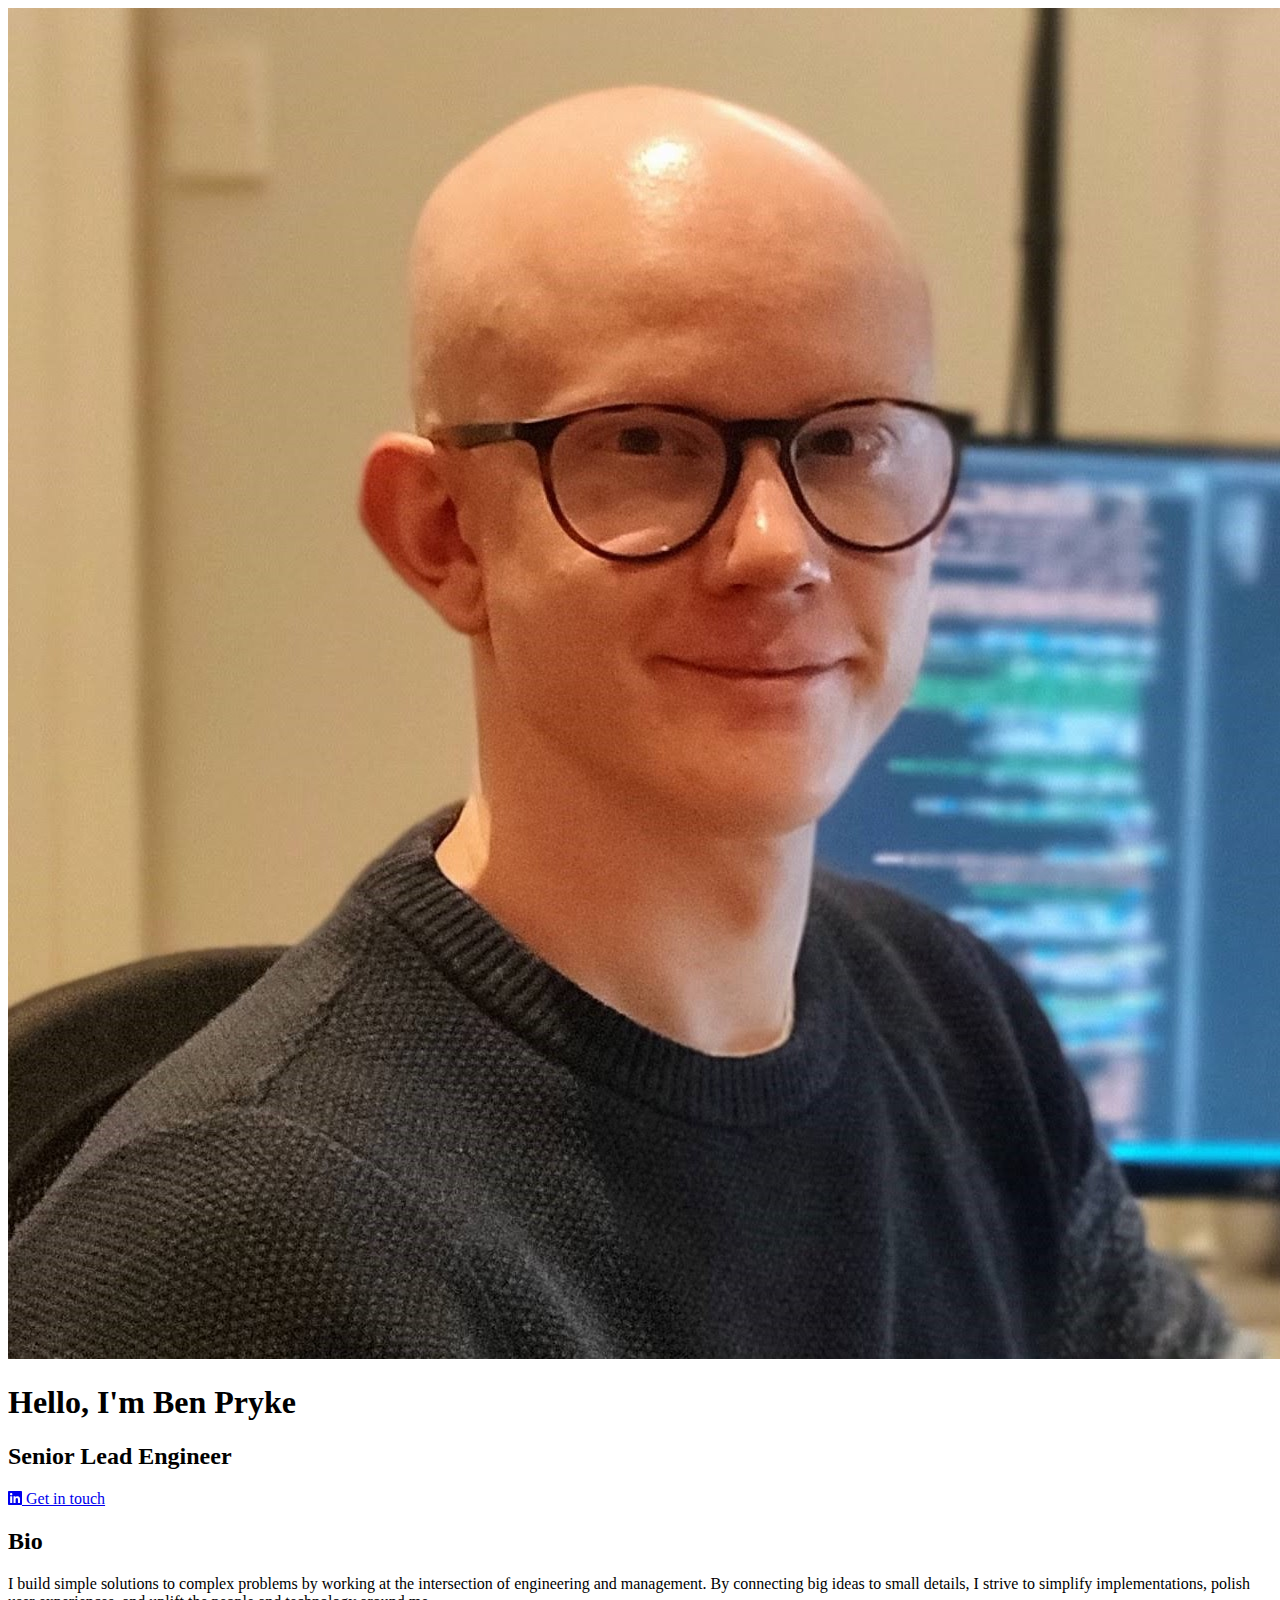
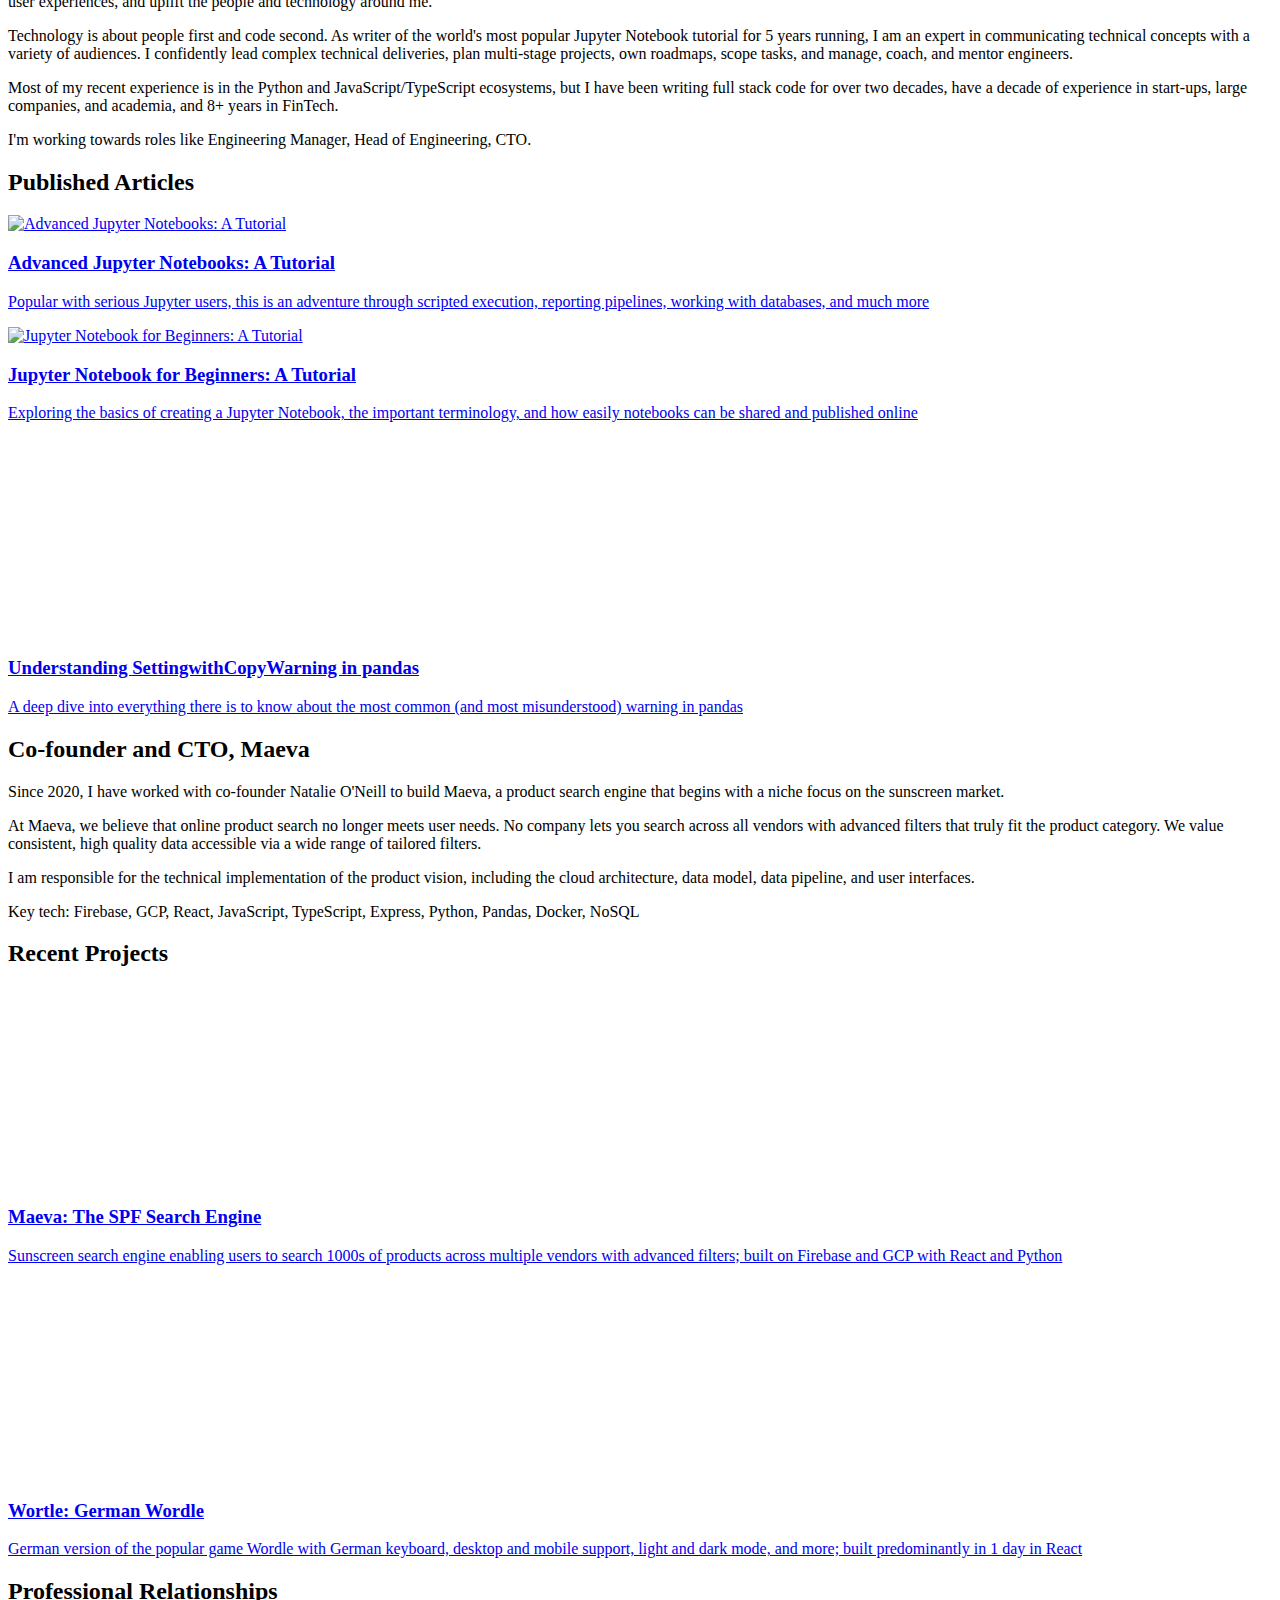
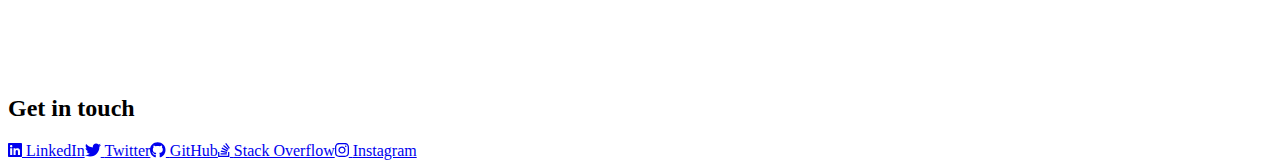
==== commit bb667d0c: "Deploying to master from @ benpryke/personal-website@50c4f6c739d84eed12253d15ff1fe33645c7137d 🚀" ====
--- a/index.html
+++ b/index.html
@@ -1 +1 @@
-<!DOCTYPE html><html lang="en-gb"><head><meta charset="utf-8"><style type="text/css">:host,:root{--fa-font-solid:normal 900 1em/1 "Font Awesome 6 Solid";--fa-font-regular:normal 400 1em/1 "Font Awesome 6 Regular";--fa-font-light:normal 300 1em/1 "Font Awesome 6 Light";--fa-font-thin:normal 100 1em/1 "Font Awesome 6 Thin";--fa-font-duotone:normal 900 1em/1 "Font Awesome 6 Duotone";--fa-font-sharp-solid:normal 900 1em/1 "Font Awesome 6 Sharp";--fa-font-sharp-regular:normal 400 1em/1 "Font Awesome 6 Sharp";--fa-font-brands:normal 400 1em/1 "Font Awesome 6 Brands"}svg:not(:host).svg-inline--fa,svg:not(:root).svg-inline--fa{overflow:visible;box-sizing:content-box}.svg-inline--fa{display:var(--fa-display,inline-block);height:1em;overflow:visible;vertical-align:-.125em}.svg-inline--fa.fa-2xs{vertical-align:.1em}.svg-inline--fa.fa-xs{vertical-align:0}.svg-inline--fa.fa-sm{vertical-align:-.0714285705em}.svg-inline--fa.fa-lg{vertical-align:-.2em}.svg-inline--fa.fa-xl{vertical-align:-.25em}.svg-inline--fa.fa-2xl{vertical-align:-.3125em}.svg-inline--fa.fa-pull-left{margin-right:var(--fa-pull-margin,.3em);width:auto}.svg-inline--fa.fa-pull-right{margin-left:var(--fa-pull-margin,.3em);width:auto}.svg-inline--fa.fa-li{width:var(--fa-li-width,2em);top:.25em}.svg-inline--fa.fa-fw{width:var(--fa-fw-width,1.25em)}.fa-layers svg.svg-inline--fa{bottom:0;left:0;margin:auto;position:absolute;right:0;top:0}.fa-layers-counter,.fa-layers-text{display:inline-block;position:absolute;text-align:center}.fa-layers{display:inline-block;height:1em;position:relative;text-align:center;vertical-align:-.125em;width:1em}.fa-layers svg.svg-inline--fa{-webkit-transform-origin:center center;transform-origin:center center}.fa-layers-text{left:50%;top:50%;-webkit-transform:translate(-50%,-50%);transform:translate(-50%,-50%);-webkit-transform-origin:center center;transform-origin:center center}.fa-layers-counter{background-color:var(--fa-counter-background-color,#ff253a);border-radius:var(--fa-counter-border-radius,1em);box-sizing:border-box;color:var(--fa-inverse,#fff);line-height:var(--fa-counter-line-height,1);max-width:var(--fa-counter-max-width,5em);min-width:var(--fa-counter-min-width,1.5em);overflow:hidden;padding:var(--fa-counter-padding,.25em .5em);right:var(--fa-right,0);text-overflow:ellipsis;top:var(--fa-top,0);-webkit-transform:scale(var(--fa-counter-scale,.25));transform:scale(var(--fa-counter-scale,.25));-webkit-transform-origin:top right;transform-origin:top right}.fa-layers-bottom-right{bottom:var(--fa-bottom,0);right:var(--fa-right,0);top:auto;-webkit-transform:scale(var(--fa-layers-scale,.25));transform:scale(var(--fa-layers-scale,.25));-webkit-transform-origin:bottom right;transform-origin:bottom right}.fa-layers-bottom-left{bottom:var(--fa-bottom,0);left:var(--fa-left,0);right:auto;top:auto;-webkit-transform:scale(var(--fa-layers-scale,.25));transform:scale(var(--fa-layers-scale,.25));-webkit-transform-origin:bottom left;transform-origin:bottom left}.fa-layers-top-right{top:var(--fa-top,0);right:var(--fa-right,0);-webkit-transform:scale(var(--fa-layers-scale,.25));transform:scale(var(--fa-layers-scale,.25));-webkit-transform-origin:top right;transform-origin:top right}.fa-layers-top-left{left:var(--fa-left,0);right:auto;top:var(--fa-top,0);-webkit-transform:scale(var(--fa-layers-scale,.25));transform:scale(var(--fa-layers-scale,.25));-webkit-transform-origin:top left;transform-origin:top left}.fa-1x{font-size:1em}.fa-2x{font-size:2em}.fa-3x{font-size:3em}.fa-4x{font-size:4em}.fa-5x{font-size:5em}.fa-6x{font-size:6em}.fa-7x{font-size:7em}.fa-8x{font-size:8em}.fa-9x{font-size:9em}.fa-10x{font-size:10em}.fa-2xs{font-size:.625em;line-height:.1em;vertical-align:.225em}.fa-xs{font-size:.75em;line-height:.0833333337em;vertical-align:.125em}.fa-sm{font-size:.875em;line-height:.0714285718em;vertical-align:.0535714295em}.fa-lg{font-size:1.25em;line-height:.05em;vertical-align:-.075em}.fa-xl{font-size:1.5em;line-height:.0416666682em;vertical-align:-.125em}.fa-2xl{font-size:2em;line-height:.03125em;vertical-align:-.1875em}.fa-fw{text-align:center;width:1.25em}.fa-ul{list-style-type:none;margin-left:var(--fa-li-margin,2.5em);padding-left:0}.fa-ul>li{position:relative}.fa-li{left:calc(var(--fa-li-width,2em) * -1);position:absolute;text-align:center;width:var(--fa-li-width,2em);line-height:inherit}.fa-border{border-color:var(--fa-border-color,#eee);border-radius:var(--fa-border-radius,.1em);border-style:var(--fa-border-style,solid);border-width:var(--fa-border-width,.08em);padding:var(--fa-border-padding,.2em .25em .15em)}.fa-pull-left{float:left;margin-right:var(--fa-pull-margin,.3em)}.fa-pull-right{float:right;margin-left:var(--fa-pull-margin,.3em)}.fa-beat{-webkit-animation-name:fa-beat;animation-name:fa-beat;-webkit-animation-delay:var(--fa-animation-delay,0s);animation-delay:var(--fa-animation-delay,0s);-webkit-animation-direction:var(--fa-animation-direction,normal);animation-direction:var(--fa-animation-direction,normal);-webkit-animation-duration:var(--fa-animation-duration,1s);animation-duration:var(--fa-animation-duration,1s);-webkit-animation-iteration-count:var(--fa-animation-iteration-count,infinite);animation-iteration-count:var(--fa-animation-iteration-count,infinite);-webkit-animation-timing-function:var(--fa-animation-timing,ease-in-out);animation-timing-function:var(--fa-animation-timing,ease-in-out)}.fa-bounce{-webkit-animation-name:fa-bounce;animation-name:fa-bounce;-webkit-animation-delay:var(--fa-animation-delay,0s);animation-delay:var(--fa-animation-delay,0s);-webkit-animation-direction:var(--fa-animation-direction,normal);animation-direction:var(--fa-animation-direction,normal);-webkit-animation-duration:var(--fa-animation-duration,1s);animation-duration:var(--fa-animation-duration,1s);-webkit-animation-iteration-count:var(--fa-animation-iteration-count,infinite);animation-iteration-count:var(--fa-animation-iteration-count,infinite);-webkit-animation-timing-function:var(--fa-animation-timing,cubic-bezier(.28,.84,.42,1));animation-timing-function:var(--fa-animation-timing,cubic-bezier(.28,.84,.42,1))}.fa-fade{-webkit-animation-name:fa-fade;animation-name:fa-fade;-webkit-animation-delay:var(--fa-animation-delay,0s);animation-delay:var(--fa-animation-delay,0s);-webkit-animation-direction:var(--fa-animation-direction,normal);animation-direction:var(--fa-animation-direction,normal);-webkit-animation-duration:var(--fa-animation-duration,1s);animation-duration:var(--fa-animation-duration,1s);-webkit-animation-iteration-count:var(--fa-animation-iteration-count,infinite);animation-iteration-count:var(--fa-animation-iteration-count,infinite);-webkit-animation-timing-function:var(--fa-animation-timing,cubic-bezier(.4,0,.6,1));animation-timing-function:var(--fa-animation-timing,cubic-bezier(.4,0,.6,1))}.fa-beat-fade{-webkit-animation-name:fa-beat-fade;animation-name:fa-beat-fade;-webkit-animation-delay:var(--fa-animation-delay,0s);animation-delay:var(--fa-animation-delay,0s);-webkit-animation-direction:var(--fa-animation-direction,normal);animation-direction:var(--fa-animation-direction,normal);-webkit-animation-duration:var(--fa-animation-duration,1s);animation-duration:var(--fa-animation-duration,1s);-webkit-animation-iteration-count:var(--fa-animation-iteration-count,infinite);animation-iteration-count:var(--fa-animation-iteration-count,infinite);-webkit-animation-timing-function:var(--fa-animation-timing,cubic-bezier(.4,0,.6,1));animation-timing-function:var(--fa-animation-timing,cubic-bezier(.4,0,.6,1))}.fa-flip{-webkit-animation-name:fa-flip;animation-name:fa-flip;-webkit-animation-delay:var(--fa-animation-delay,0s);animation-delay:var(--fa-animation-delay,0s);-webkit-animation-direction:var(--fa-animation-direction,normal);animation-direction:var(--fa-animation-direction,normal);-webkit-animation-duration:var(--fa-animation-duration,1s);animation-duration:var(--fa-animation-duration,1s);-webkit-animation-iteration-count:var(--fa-animation-iteration-count,infinite);animation-iteration-count:var(--fa-animation-iteration-count,infinite);-webkit-animation-timing-function:var(--fa-animation-timing,ease-in-out);animation-timing-function:var(--fa-animation-timing,ease-in-out)}.fa-shake{-webkit-animation-name:fa-shake;animation-name:fa-shake;-webkit-animation-delay:var(--fa-animation-delay,0s);animation-delay:var(--fa-animation-delay,0s);-webkit-animation-direction:var(--fa-animation-direction,normal);animation-direction:var(--fa-animation-direction,normal);-webkit-animation-duration:var(--fa-animation-duration,1s);animation-duration:var(--fa-animation-duration,1s);-webkit-animation-iteration-count:var(--fa-animation-iteration-count,infinite);animation-iteration-count:var(--fa-animation-iteration-count,infinite);-webkit-animation-timing-function:var(--fa-animation-timing,linear);animation-timing-function:var(--fa-animation-timing,linear)}.fa-spin{-webkit-animation-name:fa-spin;animation-name:fa-spin;-webkit-animation-delay:var(--fa-animation-delay,0s);animation-delay:var(--fa-animation-delay,0s);-webkit-animation-direction:var(--fa-animation-direction,normal);animation-direction:var(--fa-animation-direction,normal);-webkit-animation-duration:var(--fa-animation-duration,2s);animation-duration:var(--fa-animation-duration,2s);-webkit-animation-iteration-count:var(--fa-animation-iteration-count,infinite);animation-iteration-count:var(--fa-animation-iteration-count,infinite);-webkit-animation-timing-function:var(--fa-animation-timing,linear);animation-timing-function:var(--fa-animation-timing,linear)}.fa-spin-reverse{--fa-animation-direction:reverse}.fa-pulse,.fa-spin-pulse{-webkit-animation-name:fa-spin;animation-name:fa-spin;-webkit-animation-direction:var(--fa-animation-direction,normal);animation-direction:var(--fa-animation-direction,normal);-webkit-animation-duration:var(--fa-animation-duration,1s);animation-duration:var(--fa-animation-duration,1s);-webkit-animation-iteration-count:var(--fa-animation-iteration-count,infinite);animation-iteration-count:var(--fa-animation-iteration-count,infinite);-webkit-animation-timing-function:var(--fa-animation-timing,steps(8));animation-timing-function:var(--fa-animation-timing,steps(8))}@media (prefers-reduced-motion:reduce){.fa-beat,.fa-beat-fade,.fa-bounce,.fa-fade,.fa-flip,.fa-pulse,.fa-shake,.fa-spin,.fa-spin-pulse{-webkit-animation-delay:-1ms;animation-delay:-1ms;-webkit-animation-duration:1ms;animation-duration:1ms;-webkit-animation-iteration-count:1;animation-iteration-count:1;-webkit-transition-delay:0s;transition-delay:0s;-webkit-transition-duration:0s;transition-duration:0s}}@-webkit-keyframes fa-beat{0%,90%{-webkit-transform:scale(1);transform:scale(1)}45%{-webkit-transform:scale(var(--fa-beat-scale,1.25));transform:scale(var(--fa-beat-scale,1.25))}}@keyframes fa-beat{0%,90%{-webkit-transform:scale(1);transform:scale(1)}45%{-webkit-transform:scale(var(--fa-beat-scale,1.25));transform:scale(var(--fa-beat-scale,1.25))}}@-webkit-keyframes fa-bounce{0%{-webkit-transform:scale(1,1) translateY(0);transform:scale(1,1) translateY(0)}10%{-webkit-transform:scale(var(--fa-bounce-start-scale-x,1.1),var(--fa-bounce-start-scale-y,.9)) translateY(0);transform:scale(var(--fa-bounce-start-scale-x,1.1),var(--fa-bounce-start-scale-y,.9)) translateY(0)}30%{-webkit-transform:scale(var(--fa-bounce-jump-scale-x,.9),var(--fa-bounce-jump-scale-y,1.1)) translateY(var(--fa-bounce-height,-.5em));transform:scale(var(--fa-bounce-jump-scale-x,.9),var(--fa-bounce-jump-scale-y,1.1)) translateY(var(--fa-bounce-height,-.5em))}50%{-webkit-transform:scale(var(--fa-bounce-land-scale-x,1.05),var(--fa-bounce-land-scale-y,.95)) translateY(0);transform:scale(var(--fa-bounce-land-scale-x,1.05),var(--fa-bounce-land-scale-y,.95)) translateY(0)}57%{-webkit-transform:scale(1,1) translateY(var(--fa-bounce-rebound,-.125em));transform:scale(1,1) translateY(var(--fa-bounce-rebound,-.125em))}64%{-webkit-transform:scale(1,1) translateY(0);transform:scale(1,1) translateY(0)}100%{-webkit-transform:scale(1,1) translateY(0);transform:scale(1,1) translateY(0)}}@keyframes fa-bounce{0%{-webkit-transform:scale(1,1) translateY(0);transform:scale(1,1) translateY(0)}10%{-webkit-transform:scale(var(--fa-bounce-start-scale-x,1.1),var(--fa-bounce-start-scale-y,.9)) translateY(0);transform:scale(var(--fa-bounce-start-scale-x,1.1),var(--fa-bounce-start-scale-y,.9)) translateY(0)}30%{-webkit-transform:scale(var(--fa-bounce-jump-scale-x,.9),var(--fa-bounce-jump-scale-y,1.1)) translateY(var(--fa-bounce-height,-.5em));transform:scale(var(--fa-bounce-jump-scale-x,.9),var(--fa-bounce-jump-scale-y,1.1)) translateY(var(--fa-bounce-height,-.5em))}50%{-webkit-transform:scale(var(--fa-bounce-land-scale-x,1.05),var(--fa-bounce-land-scale-y,.95)) translateY(0);transform:scale(var(--fa-bounce-land-scale-x,1.05),var(--fa-bounce-land-scale-y,.95)) translateY(0)}57%{-webkit-transform:scale(1,1) translateY(var(--fa-bounce-rebound,-.125em));transform:scale(1,1) translateY(var(--fa-bounce-rebound,-.125em))}64%{-webkit-transform:scale(1,1) translateY(0);transform:scale(1,1) translateY(0)}100%{-webkit-transform:scale(1,1) translateY(0);transform:scale(1,1) translateY(0)}}@-webkit-keyframes fa-fade{50%{opacity:var(--fa-fade-opacity,.4)}}@keyframes fa-fade{50%{opacity:var(--fa-fade-opacity,.4)}}@-webkit-keyframes fa-beat-fade{0%,100%{opacity:var(--fa-beat-fade-opacity,.4);-webkit-transform:scale(1);transform:scale(1)}50%{opacity:1;-webkit-transform:scale(var(--fa-beat-fade-scale,1.125));transform:scale(var(--fa-beat-fade-scale,1.125))}}@keyframes fa-beat-fade{0%,100%{opacity:var(--fa-beat-fade-opacity,.4);-webkit-transform:scale(1);transform:scale(1)}50%{opacity:1;-webkit-transform:scale(var(--fa-beat-fade-scale,1.125));transform:scale(var(--fa-beat-fade-scale,1.125))}}@-webkit-keyframes fa-flip{50%{-webkit-transform:rotate3d(var(--fa-flip-x,0),var(--fa-flip-y,1),var(--fa-flip-z,0),var(--fa-flip-angle,-180deg));transform:rotate3d(var(--fa-flip-x,0),var(--fa-flip-y,1),var(--fa-flip-z,0),var(--fa-flip-angle,-180deg))}}@keyframes fa-flip{50%{-webkit-transform:rotate3d(var(--fa-flip-x,0),var(--fa-flip-y,1),var(--fa-flip-z,0),var(--fa-flip-angle,-180deg));transform:rotate3d(var(--fa-flip-x,0),var(--fa-flip-y,1),var(--fa-flip-z,0),var(--fa-flip-angle,-180deg))}}@-webkit-keyframes fa-shake{0%{-webkit-transform:rotate(-15deg);transform:rotate(-15deg)}4%{-webkit-transform:rotate(15deg);transform:rotate(15deg)}24%,8%{-webkit-transform:rotate(-18deg);transform:rotate(-18deg)}12%,28%{-webkit-transform:rotate(18deg);transform:rotate(18deg)}16%{-webkit-transform:rotate(-22deg);transform:rotate(-22deg)}20%{-webkit-transform:rotate(22deg);transform:rotate(22deg)}32%{-webkit-transform:rotate(-12deg);transform:rotate(-12deg)}36%{-webkit-transform:rotate(12deg);transform:rotate(12deg)}100%,40%{-webkit-transform:rotate(0);transform:rotate(0)}}@keyframes fa-shake{0%{-webkit-transform:rotate(-15deg);transform:rotate(-15deg)}4%{-webkit-transform:rotate(15deg);transform:rotate(15deg)}24%,8%{-webkit-transform:rotate(-18deg);transform:rotate(-18deg)}12%,28%{-webkit-transform:rotate(18deg);transform:rotate(18deg)}16%{-webkit-transform:rotate(-22deg);transform:rotate(-22deg)}20%{-webkit-transform:rotate(22deg);transform:rotate(22deg)}32%{-webkit-transform:rotate(-12deg);transform:rotate(-12deg)}36%{-webkit-transform:rotate(12deg);transform:rotate(12deg)}100%,40%{-webkit-transform:rotate(0);transform:rotate(0)}}@-webkit-keyframes fa-spin{0%{-webkit-transform:rotate(0);transform:rotate(0)}100%{-webkit-transform:rotate(360deg);transform:rotate(360deg)}}@keyframes fa-spin{0%{-webkit-transform:rotate(0);transform:rotate(0)}100%{-webkit-transform:rotate(360deg);transform:rotate(360deg)}}.fa-rotate-90{-webkit-transform:rotate(90deg);transform:rotate(90deg)}.fa-rotate-180{-webkit-transform:rotate(180deg);transform:rotate(180deg)}.fa-rotate-270{-webkit-transform:rotate(270deg);transform:rotate(270deg)}.fa-flip-horizontal{-webkit-transform:scale(-1,1);transform:scale(-1,1)}.fa-flip-vertical{-webkit-transform:scale(1,-1);transform:scale(1,-1)}.fa-flip-both,.fa-flip-horizontal.fa-flip-vertical{-webkit-transform:scale(-1,-1);transform:scale(-1,-1)}.fa-rotate-by{-webkit-transform:rotate(var(--fa-rotate-angle,none));transform:rotate(var(--fa-rotate-angle,none))}.fa-stack{display:inline-block;vertical-align:middle;height:2em;position:relative;width:2.5em}.fa-stack-1x,.fa-stack-2x{bottom:0;left:0;margin:auto;position:absolute;right:0;top:0;z-index:var(--fa-stack-z-index,auto)}.svg-inline--fa.fa-stack-1x{height:1em;width:1.25em}.svg-inline--fa.fa-stack-2x{height:2em;width:2.5em}.fa-inverse{color:var(--fa-inverse,#fff)}.fa-sr-only,.sr-only{position:absolute;width:1px;height:1px;padding:0;margin:-1px;overflow:hidden;clip:rect(0,0,0,0);white-space:nowrap;border-width:0}.fa-sr-only-focusable:not(:focus),.sr-only-focusable:not(:focus){position:absolute;width:1px;height:1px;padding:0;margin:-1px;overflow:hidden;clip:rect(0,0,0,0);white-space:nowrap;border-width:0}.svg-inline--fa .fa-primary{fill:var(--fa-primary-color,currentColor);opacity:var(--fa-primary-opacity,1)}.svg-inline--fa .fa-secondary{fill:var(--fa-secondary-color,currentColor);opacity:var(--fa-secondary-opacity,.4)}.svg-inline--fa.fa-swap-opacity .fa-primary{opacity:var(--fa-secondary-opacity,.4)}.svg-inline--fa.fa-swap-opacity .fa-secondary{opacity:var(--fa-primary-opacity,1)}.svg-inline--fa mask .fa-primary,.svg-inline--fa mask .fa-secondary{fill:#000}.fa-duotone.fa-inverse,.fad.fa-inverse{color:var(--fa-inverse,#fff)}</style><link href="/favicon.ico" rel="shortcut icon"><link href="/favicon-32x32.png" rel="icon" sizes="32x32" type="image/png"><link href="/favicon-16x16.png" rel="icon" sizes="16x16" type="image/png"><link href="/apple-touch-icon.png" rel="apple-touch-icon" sizes="180x180"><meta content="width=device-width,initial-scale=1,shrink-to-fit=no" name="viewport"><meta content="#50bebe" name="theme-color"><link href="/manifest.json" rel="manifest"><title>Benjamin Pryke | Developer</title><meta content="Ben Pryke is an entrepreneur building tech for humans. Currently a senior tech lead at JPMC, formerly at Beacon Platform, and two time startup co-founder." name="description"><meta content="Ben, Benjamin, Pryke, engineer, developer, dev, programmer, entrepreneur, startup, start-up, Python, JavaScript, full stack, senior, lead" name="keywords"><script src="https://www.googletagmanager.com/gtag/js?id=G-BXW9QDPKF5" async></script><script>function gtag(){dataLayer.push(arguments)}window.dataLayer=window.dataLayer||[],gtag("js",new Date),gtag("config","G-BXW9QDPKF5")</script><script src="/static/js/main.8d315e64.js" defer></script><link href="/static/css/main.e561cb34.css" rel="stylesheet"><link href="https://www.googletagmanager.com" rel="preconnect"><meta content="AymqwRC7u88Y4JPvfIF2F37QKylC04248hLCdJAsh8xgOfe/dVJPV3XS3wLFca1ZMVOtnBfVjaCMTVudWM//5g4AAAB7eyJvcmlnaW4iOiJodHRwczovL3d3dy5nb29nbGV0YWdtYW5hZ2VyLmNvbTo0NDMiLCJmZWF0dXJlIjoiUHJpdmFjeVNhbmRib3hBZHNBUElzIiwiZXhwaXJ5IjoxNjk1MTY3OTk5LCJpc1RoaXJkUGFydHkiOnRydWV9" http-equiv="origin-trial"><link href="https://region1.google-analytics.com" rel="preconnect"></head><body><noscript>Enabling JavaScript will enhance this site</noscript><div id="root"><div class="app"><section class="banner hero"><img alt="Benjamin Pryke" src="images/headshot.jpg"><div class="text"><h1>Hello, I'm Ben Pryke</h1><h2>Senior Lead Engineer</h2><a href="https://linkedin.com/in/benjaminpryke" class="social-button"><svg aria-hidden="true" class="svg-inline--fa fa-linkedin" data-icon="linkedin" data-prefix="fab" focusable="false" role="img" viewBox="0 0 448 512" xmlns="http://www.w3.org/2000/svg"><path d="M416 32H31.9C14.3 32 0 46.5 0 64.3v383.4C0 465.5 14.3 480 31.9 480H416c17.6 0 32-14.5 32-32.3V64.3c0-17.8-14.4-32.3-32-32.3zM135.4 416H69V202.2h66.5V416zm-33.2-243c-21.3 0-38.5-17.3-38.5-38.5S80.9 96 102.2 96c21.2 0 38.5 17.3 38.5 38.5 0 21.3-17.2 38.5-38.5 38.5zm282.1 243h-66.4V312c0-24.8-.5-56.7-34.5-56.7-34.6 0-39.9 27-39.9 54.9V416h-66.4V202.2h63.7v29.2h.9c8.9-16.8 30.6-34.5 62.9-34.5 67.2 0 79.7 44.3 79.7 101.9V416z" fill="currentColor"></path></svg> Get in touch</a></div></section><section class="banner paragraph faded-in"><div class="paragraph-header"><h2>Bio</h2></div><p>I build simple solutions to complex problems by working at the intersection of engineering and management. By connecting big ideas to small details, I strive to simplify implementations, polish user experiences, and uplift the people and technology around me.</p><p>Technology is about people first and code second. As writer of the world's most popular Jupyter Notebook tutorial for 5 years running, I am an expert in communicating technical concepts with a variety of audiences. I confidently lead complex technical deliveries, plan multi-stage projects, own roadmaps, scope tasks, and manage, coach, and mentor engineers.</p><p>Most of my recent experience is in the Python and JavaScript/TypeScript ecosystems, but I have been writing full stack code for over two decades, have a decade of experience in start-ups, large companies, and academia, and 8+ years in FinTech.</p><p>I'm working towards roles like Engineering Manager, Head of Engineering, CTO.</p></section><section class="banner showcase faded-out"><h2>Published Articles</h2><div class="showpieces"><a href="https://www.dataquest.io/blog/advanced-jupyter-notebooks-tutorial/"><div class="showpiece"><div class="lazyload-wrapper"><div class="lazyload-placeholder" style="height:200px"></div></div><h3>Advanced Jupyter Notebooks: A Tutorial</h3><p>Popular with serious Jupyter users, this is an adventure through scripted execution, reporting pipelines, working with databases, and much more</p></div></a><a href="https://www.dataquest.io/blog/jupyter-notebook-tutorial/"><div class="showpiece"><div class="lazyload-wrapper"><div class="lazyload-placeholder" style="height:200px"></div></div><h3>Jupyter Notebook for Beginners: A Tutorial</h3><p>Exploring the basics of creating a Jupyter Notebook, the important terminology, and how easily notebooks can be shared and published online</p></div></a><a href="https://www.dataquest.io/blog/settingwithcopywarning/"><div class="showpiece"><div class="lazyload-wrapper"><div class="lazyload-placeholder" style="height:200px"></div></div><h3>Understanding SettingwithCopyWarning in pandas</h3><p>A deep dive into everything there is to know about the most common (and most misunderstood) warning in pandas</p></div></a></div></section><section class="banner paragraph faded-out"><div class="paragraph-header"><h2>Co-founder and CTO, Maeva</h2></div><p>Since 2020, I have worked with co-founder Natalie O'Neill to build Maeva, a product search engine that begins with a niche focus on the sunscreen market.</p><p>At Maeva, we believe that online product search no longer meets user needs. No company lets you search across all vendors with advanced filters that truly fit the product category. We value consistent, high quality data accessible via a wide range of tailored filters.</p><p>I am responsible for the technical implementation of the product vision, including the cloud architecture, data model, data pipeline, and user interfaces.</p><p>Key tech: Firebase, GCP, React, JavaScript, TypeScript, Express, Python, Pandas, Docker, NoSQL</p></section><section class="banner showcase faded-out"><h2>Recent Projects</h2><div class="showpieces"><a href="https://meetmaeva.com/"><div class="showpiece"><div class="lazyload-wrapper"><div class="lazyload-placeholder" style="height:200px"></div></div><h3>Maeva: The SPF Search Engine</h3><p>Sunscreen search engine enabling users to search 1000s of products across multiple vendors with advanced filters; built on Firebase and GCP with React and Python</p></div></a><a href="https://wortle.pages.dev/"><div class="showpiece"><div class="lazyload-wrapper"><div class="lazyload-placeholder" style="height:200px"></div></div><h3>Wortle: German Wordle</h3><p>German version of the popular game Wordle with German keyboard, desktop and mobile support, light and dark mode, and more; built predominantly in 1 day in React</p></div></a></div></section><section class="banner logos faded-out"><h2>Professional Relationships</h2><div class="logo-collection"><a href="https://jpmorgan.com" class="logo"><div class="lazyload-wrapper"><div class="lazyload-placeholder" style="height:150px"></div></div></a><a href="https://meetmaeva.com" class="logo"><div class="lazyload-wrapper"><div class="lazyload-placeholder" style="height:150px"></div></div></a><a href="https://beacon.io" class="logo"><div class="lazyload-wrapper"><div class="lazyload-placeholder" style="height:150px"></div></div></a><a href="https://www.dataquest.io" class="logo"><div class="lazyload-wrapper"><div class="lazyload-placeholder" style="height:150px"></div></div></a><a href="https://www.linkedin.com/company/machina-capital" class="logo"><div class="lazyload-wrapper"><div class="lazyload-placeholder" style="height:150px"></div></div></a><a href="https://www.alzheimers-brace.org" class="logo"><div class="lazyload-wrapper"><div class="lazyload-placeholder" style="height:150px"></div></div></a><a href="https://epsrc.ukri.org/" class="logo"><div class="lazyload-wrapper"><div class="lazyload-placeholder" style="height:150px"></div></div></a><a href="https://www.thepodcasthost.com" class="logo"><div class="lazyload-wrapper"><div class="lazyload-placeholder" style="height:150px"></div></div></a><a href="https://seymourpools.co.uk" class="logo"><div class="lazyload-wrapper"><div class="lazyload-placeholder" style="height:150px"></div></div></a><a href="http://www.bris.ac.uk/engineering/departments/computerscience/" class="logo"><div class="lazyload-wrapper"><div class="lazyload-placeholder" style="height:150px"></div></div></a><a href="http://www.anc.ed.ac.uk/machine-learning/" class="logo"><div class="lazyload-wrapper"><div class="lazyload-placeholder" style="height:150px"></div></div></a></div></section><section class="banner footer"><h2>Get in touch</h2><footer><a href="https://linkedin.com/in/benjaminpryke" class="social-button"><svg aria-hidden="true" class="svg-inline--fa fa-linkedin" data-icon="linkedin" data-prefix="fab" focusable="false" role="img" viewBox="0 0 448 512" xmlns="http://www.w3.org/2000/svg"><path d="M416 32H31.9C14.3 32 0 46.5 0 64.3v383.4C0 465.5 14.3 480 31.9 480H416c17.6 0 32-14.5 32-32.3V64.3c0-17.8-14.4-32.3-32-32.3zM135.4 416H69V202.2h66.5V416zm-33.2-243c-21.3 0-38.5-17.3-38.5-38.5S80.9 96 102.2 96c21.2 0 38.5 17.3 38.5 38.5 0 21.3-17.2 38.5-38.5 38.5zm282.1 243h-66.4V312c0-24.8-.5-56.7-34.5-56.7-34.6 0-39.9 27-39.9 54.9V416h-66.4V202.2h63.7v29.2h.9c8.9-16.8 30.6-34.5 62.9-34.5 67.2 0 79.7 44.3 79.7 101.9V416z" fill="currentColor"></path></svg> LinkedIn</a><a href="https://twitter.com/BenjaminPryke" class="social-button"><svg aria-hidden="true" class="svg-inline--fa fa-twitter" data-icon="twitter" data-prefix="fab" focusable="false" role="img" viewBox="0 0 512 512" xmlns="http://www.w3.org/2000/svg"><path d="M459.37 151.716c.325 4.548.325 9.097.325 13.645 0 138.72-105.583 298.558-298.558 298.558-59.452 0-114.68-17.219-161.137-47.106 8.447.974 16.568 1.299 25.34 1.299 49.055 0 94.213-16.568 130.274-44.832-46.132-.975-84.792-31.188-98.112-72.772 6.498.974 12.995 1.624 19.818 1.624 9.421 0 18.843-1.3 27.614-3.573-48.081-9.747-84.143-51.98-84.143-102.985v-1.299c13.969 7.797 30.214 12.67 47.431 13.319-28.264-18.843-46.781-51.005-46.781-87.391 0-19.492 5.197-37.36 14.294-52.954 51.655 63.675 129.3 105.258 216.365 109.807-1.624-7.797-2.599-15.918-2.599-24.04 0-57.828 46.782-104.934 104.934-104.934 30.213 0 57.502 12.67 76.67 33.137 23.715-4.548 46.456-13.32 66.599-25.34-7.798 24.366-24.366 44.833-46.132 57.827 21.117-2.273 41.584-8.122 60.426-16.243-14.292 20.791-32.161 39.308-52.628 54.253z" fill="currentColor"></path></svg> Twitter</a><a href="https://github.com/benpryke" class="social-button"><svg aria-hidden="true" class="svg-inline--fa fa-github" data-icon="github" data-prefix="fab" focusable="false" role="img" viewBox="0 0 496 512" xmlns="http://www.w3.org/2000/svg"><path d="M165.9 397.4c0 2-2.3 3.6-5.2 3.6-3.3.3-5.6-1.3-5.6-3.6 0-2 2.3-3.6 5.2-3.6 3-.3 5.6 1.3 5.6 3.6zm-31.1-4.5c-.7 2 1.3 4.3 4.3 4.9 2.6 1 5.6 0 6.2-2s-1.3-4.3-4.3-5.2c-2.6-.7-5.5.3-6.2 2.3zm44.2-1.7c-2.9.7-4.9 2.6-4.6 4.9.3 2 2.9 3.3 5.9 2.6 2.9-.7 4.9-2.6 4.6-4.6-.3-1.9-3-3.2-5.9-2.9zM244.8 8C106.1 8 0 113.3 0 252c0 110.9 69.8 205.8 169.5 239.2 12.8 2.3 17.3-5.6 17.3-12.1 0-6.2-.3-40.4-.3-61.4 0 0-70 15-84.7-29.8 0 0-11.4-29.1-27.8-36.6 0 0-22.9-15.7 1.6-15.4 0 0 24.9 2 38.6 25.8 21.9 38.6 58.6 27.5 72.9 20.9 2.3-16 8.8-27.1 16-33.7-55.9-6.2-112.3-14.3-112.3-110.5 0-27.5 7.6-41.3 23.6-58.9-2.6-6.5-11.1-33.3 2.6-67.9 20.9-6.5 69 27 69 27 20-5.6 41.5-8.5 62.8-8.5s42.8 2.9 62.8 8.5c0 0 48.1-33.6 69-27 13.7 34.7 5.2 61.4 2.6 67.9 16 17.7 25.8 31.5 25.8 58.9 0 96.5-58.9 104.2-114.8 110.5 9.2 7.9 17 22.9 17 46.4 0 33.7-.3 75.4-.3 83.6 0 6.5 4.6 14.4 17.3 12.1C428.2 457.8 496 362.9 496 252 496 113.3 383.5 8 244.8 8zM97.2 352.9c-1.3 1-1 3.3.7 5.2 1.6 1.6 3.9 2.3 5.2 1 1.3-1 1-3.3-.7-5.2-1.6-1.6-3.9-2.3-5.2-1zm-10.8-8.1c-.7 1.3.3 2.9 2.3 3.9 1.6 1 3.6.7 4.3-.7.7-1.3-.3-2.9-2.3-3.9-2-.6-3.6-.3-4.3.7zm32.4 35.6c-1.6 1.3-1 4.3 1.3 6.2 2.3 2.3 5.2 2.6 6.5 1 1.3-1.3.7-4.3-1.3-6.2-2.2-2.3-5.2-2.6-6.5-1zm-11.4-14.7c-1.6 1-1.6 3.6 0 5.9 1.6 2.3 4.3 3.3 5.6 2.3 1.6-1.3 1.6-3.9 0-6.2-1.4-2.3-4-3.3-5.6-2z" fill="currentColor"></path></svg> GitHub</a><a href="https://stackoverflow.com/users/604687/ninjakannon" class="social-button"><svg aria-hidden="true" class="svg-inline--fa fa-stack-overflow" data-icon="stack-overflow" data-prefix="fab" focusable="false" role="img" viewBox="0 0 384 512" xmlns="http://www.w3.org/2000/svg"><path d="M290.7 311L95 269.7 86.8 309l195.7 41zm51-87L188.2 95.7l-25.5 30.8 153.5 128.3zm-31.2 39.7L129.2 179l-16.7 36.5L293.7 300zM262 32l-32 24 119.3 160.3 32-24zm20.5 328h-200v39.7h200zm39.7 80H42.7V320h-40v160h359.5V320h-40z" fill="currentColor"></path></svg> Stack Overflow</a><a href="https://www.instagram.com/gym_ninja_ben" class="social-button"><svg aria-hidden="true" class="svg-inline--fa fa-instagram" data-icon="instagram" data-prefix="fab" focusable="false" role="img" viewBox="0 0 448 512" xmlns="http://www.w3.org/2000/svg"><path d="M224.1 141c-63.6 0-114.9 51.3-114.9 114.9s51.3 114.9 114.9 114.9S339 319.5 339 255.9 287.7 141 224.1 141zm0 189.6c-41.1 0-74.7-33.5-74.7-74.7s33.5-74.7 74.7-74.7 74.7 33.5 74.7 74.7-33.6 74.7-74.7 74.7zm146.4-194.3c0 14.9-12 26.8-26.8 26.8-14.9 0-26.8-12-26.8-26.8s12-26.8 26.8-26.8 26.8 12 26.8 26.8zm76.1 27.2c-1.7-35.9-9.9-67.7-36.2-93.9-26.2-26.2-58-34.4-93.9-36.2-37-2.1-147.9-2.1-184.9 0-35.8 1.7-67.6 9.9-93.9 36.1s-34.4 58-36.2 93.9c-2.1 37-2.1 147.9 0 184.9 1.7 35.9 9.9 67.7 36.2 93.9s58 34.4 93.9 36.2c37 2.1 147.9 2.1 184.9 0 35.9-1.7 67.7-9.9 93.9-36.2 26.2-26.2 34.4-58 36.2-93.9 2.1-37 2.1-147.8 0-184.8zM398.8 388c-7.8 19.6-22.9 34.7-42.6 42.6-29.5 11.7-99.5 9-132.1 9s-102.7 2.6-132.1-9c-19.6-7.8-34.7-22.9-42.6-42.6-11.7-29.5-9-99.5-9-132.1s-2.6-102.7 9-132.1c7.8-19.6 22.9-34.7 42.6-42.6 29.5-11.7 99.5-9 132.1-9s102.7-2.6 132.1 9c19.6 7.8 34.7 22.9 42.6 42.6 11.7 29.5 9 99.5 9 132.1s2.7 102.7-9 132.1z" fill="currentColor"></path></svg> Instagram</a></footer></section></div></div></body></html>+<!DOCTYPE html><html lang="en-gb"><head><meta charset="utf-8"><style type="text/css">:host,:root{--fa-font-solid:normal 900 1em/1 "Font Awesome 6 Solid";--fa-font-regular:normal 400 1em/1 "Font Awesome 6 Regular";--fa-font-light:normal 300 1em/1 "Font Awesome 6 Light";--fa-font-thin:normal 100 1em/1 "Font Awesome 6 Thin";--fa-font-duotone:normal 900 1em/1 "Font Awesome 6 Duotone";--fa-font-sharp-solid:normal 900 1em/1 "Font Awesome 6 Sharp";--fa-font-sharp-regular:normal 400 1em/1 "Font Awesome 6 Sharp";--fa-font-brands:normal 400 1em/1 "Font Awesome 6 Brands"}svg:not(:host).svg-inline--fa,svg:not(:root).svg-inline--fa{overflow:visible;box-sizing:content-box}.svg-inline--fa{display:var(--fa-display,inline-block);height:1em;overflow:visible;vertical-align:-.125em}.svg-inline--fa.fa-2xs{vertical-align:.1em}.svg-inline--fa.fa-xs{vertical-align:0}.svg-inline--fa.fa-sm{vertical-align:-.0714285705em}.svg-inline--fa.fa-lg{vertical-align:-.2em}.svg-inline--fa.fa-xl{vertical-align:-.25em}.svg-inline--fa.fa-2xl{vertical-align:-.3125em}.svg-inline--fa.fa-pull-left{margin-right:var(--fa-pull-margin,.3em);width:auto}.svg-inline--fa.fa-pull-right{margin-left:var(--fa-pull-margin,.3em);width:auto}.svg-inline--fa.fa-li{width:var(--fa-li-width,2em);top:.25em}.svg-inline--fa.fa-fw{width:var(--fa-fw-width,1.25em)}.fa-layers svg.svg-inline--fa{bottom:0;left:0;margin:auto;position:absolute;right:0;top:0}.fa-layers-counter,.fa-layers-text{display:inline-block;position:absolute;text-align:center}.fa-layers{display:inline-block;height:1em;position:relative;text-align:center;vertical-align:-.125em;width:1em}.fa-layers svg.svg-inline--fa{-webkit-transform-origin:center center;transform-origin:center center}.fa-layers-text{left:50%;top:50%;-webkit-transform:translate(-50%,-50%);transform:translate(-50%,-50%);-webkit-transform-origin:center center;transform-origin:center center}.fa-layers-counter{background-color:var(--fa-counter-background-color,#ff253a);border-radius:var(--fa-counter-border-radius,1em);box-sizing:border-box;color:var(--fa-inverse,#fff);line-height:var(--fa-counter-line-height,1);max-width:var(--fa-counter-max-width,5em);min-width:var(--fa-counter-min-width,1.5em);overflow:hidden;padding:var(--fa-counter-padding,.25em .5em);right:var(--fa-right,0);text-overflow:ellipsis;top:var(--fa-top,0);-webkit-transform:scale(var(--fa-counter-scale,.25));transform:scale(var(--fa-counter-scale,.25));-webkit-transform-origin:top right;transform-origin:top right}.fa-layers-bottom-right{bottom:var(--fa-bottom,0);right:var(--fa-right,0);top:auto;-webkit-transform:scale(var(--fa-layers-scale,.25));transform:scale(var(--fa-layers-scale,.25));-webkit-transform-origin:bottom right;transform-origin:bottom right}.fa-layers-bottom-left{bottom:var(--fa-bottom,0);left:var(--fa-left,0);right:auto;top:auto;-webkit-transform:scale(var(--fa-layers-scale,.25));transform:scale(var(--fa-layers-scale,.25));-webkit-transform-origin:bottom left;transform-origin:bottom left}.fa-layers-top-right{top:var(--fa-top,0);right:var(--fa-right,0);-webkit-transform:scale(var(--fa-layers-scale,.25));transform:scale(var(--fa-layers-scale,.25));-webkit-transform-origin:top right;transform-origin:top right}.fa-layers-top-left{left:var(--fa-left,0);right:auto;top:var(--fa-top,0);-webkit-transform:scale(var(--fa-layers-scale,.25));transform:scale(var(--fa-layers-scale,.25));-webkit-transform-origin:top left;transform-origin:top left}.fa-1x{font-size:1em}.fa-2x{font-size:2em}.fa-3x{font-size:3em}.fa-4x{font-size:4em}.fa-5x{font-size:5em}.fa-6x{font-size:6em}.fa-7x{font-size:7em}.fa-8x{font-size:8em}.fa-9x{font-size:9em}.fa-10x{font-size:10em}.fa-2xs{font-size:.625em;line-height:.1em;vertical-align:.225em}.fa-xs{font-size:.75em;line-height:.0833333337em;vertical-align:.125em}.fa-sm{font-size:.875em;line-height:.0714285718em;vertical-align:.0535714295em}.fa-lg{font-size:1.25em;line-height:.05em;vertical-align:-.075em}.fa-xl{font-size:1.5em;line-height:.0416666682em;vertical-align:-.125em}.fa-2xl{font-size:2em;line-height:.03125em;vertical-align:-.1875em}.fa-fw{text-align:center;width:1.25em}.fa-ul{list-style-type:none;margin-left:var(--fa-li-margin,2.5em);padding-left:0}.fa-ul>li{position:relative}.fa-li{left:calc(var(--fa-li-width,2em) * -1);position:absolute;text-align:center;width:var(--fa-li-width,2em);line-height:inherit}.fa-border{border-color:var(--fa-border-color,#eee);border-radius:var(--fa-border-radius,.1em);border-style:var(--fa-border-style,solid);border-width:var(--fa-border-width,.08em);padding:var(--fa-border-padding,.2em .25em .15em)}.fa-pull-left{float:left;margin-right:var(--fa-pull-margin,.3em)}.fa-pull-right{float:right;margin-left:var(--fa-pull-margin,.3em)}.fa-beat{-webkit-animation-name:fa-beat;animation-name:fa-beat;-webkit-animation-delay:var(--fa-animation-delay,0s);animation-delay:var(--fa-animation-delay,0s);-webkit-animation-direction:var(--fa-animation-direction,normal);animation-direction:var(--fa-animation-direction,normal);-webkit-animation-duration:var(--fa-animation-duration,1s);animation-duration:var(--fa-animation-duration,1s);-webkit-animation-iteration-count:var(--fa-animation-iteration-count,infinite);animation-iteration-count:var(--fa-animation-iteration-count,infinite);-webkit-animation-timing-function:var(--fa-animation-timing,ease-in-out);animation-timing-function:var(--fa-animation-timing,ease-in-out)}.fa-bounce{-webkit-animation-name:fa-bounce;animation-name:fa-bounce;-webkit-animation-delay:var(--fa-animation-delay,0s);animation-delay:var(--fa-animation-delay,0s);-webkit-animation-direction:var(--fa-animation-direction,normal);animation-direction:var(--fa-animation-direction,normal);-webkit-animation-duration:var(--fa-animation-duration,1s);animation-duration:var(--fa-animation-duration,1s);-webkit-animation-iteration-count:var(--fa-animation-iteration-count,infinite);animation-iteration-count:var(--fa-animation-iteration-count,infinite);-webkit-animation-timing-function:var(--fa-animation-timing,cubic-bezier(.28,.84,.42,1));animation-timing-function:var(--fa-animation-timing,cubic-bezier(.28,.84,.42,1))}.fa-fade{-webkit-animation-name:fa-fade;animation-name:fa-fade;-webkit-animation-delay:var(--fa-animation-delay,0s);animation-delay:var(--fa-animation-delay,0s);-webkit-animation-direction:var(--fa-animation-direction,normal);animation-direction:var(--fa-animation-direction,normal);-webkit-animation-duration:var(--fa-animation-duration,1s);animation-duration:var(--fa-animation-duration,1s);-webkit-animation-iteration-count:var(--fa-animation-iteration-count,infinite);animation-iteration-count:var(--fa-animation-iteration-count,infinite);-webkit-animation-timing-function:var(--fa-animation-timing,cubic-bezier(.4,0,.6,1));animation-timing-function:var(--fa-animation-timing,cubic-bezier(.4,0,.6,1))}.fa-beat-fade{-webkit-animation-name:fa-beat-fade;animation-name:fa-beat-fade;-webkit-animation-delay:var(--fa-animation-delay,0s);animation-delay:var(--fa-animation-delay,0s);-webkit-animation-direction:var(--fa-animation-direction,normal);animation-direction:var(--fa-animation-direction,normal);-webkit-animation-duration:var(--fa-animation-duration,1s);animation-duration:var(--fa-animation-duration,1s);-webkit-animation-iteration-count:var(--fa-animation-iteration-count,infinite);animation-iteration-count:var(--fa-animation-iteration-count,infinite);-webkit-animation-timing-function:var(--fa-animation-timing,cubic-bezier(.4,0,.6,1));animation-timing-function:var(--fa-animation-timing,cubic-bezier(.4,0,.6,1))}.fa-flip{-webkit-animation-name:fa-flip;animation-name:fa-flip;-webkit-animation-delay:var(--fa-animation-delay,0s);animation-delay:var(--fa-animation-delay,0s);-webkit-animation-direction:var(--fa-animation-direction,normal);animation-direction:var(--fa-animation-direction,normal);-webkit-animation-duration:var(--fa-animation-duration,1s);animation-duration:var(--fa-animation-duration,1s);-webkit-animation-iteration-count:var(--fa-animation-iteration-count,infinite);animation-iteration-count:var(--fa-animation-iteration-count,infinite);-webkit-animation-timing-function:var(--fa-animation-timing,ease-in-out);animation-timing-function:var(--fa-animation-timing,ease-in-out)}.fa-shake{-webkit-animation-name:fa-shake;animation-name:fa-shake;-webkit-animation-delay:var(--fa-animation-delay,0s);animation-delay:var(--fa-animation-delay,0s);-webkit-animation-direction:var(--fa-animation-direction,normal);animation-direction:var(--fa-animation-direction,normal);-webkit-animation-duration:var(--fa-animation-duration,1s);animation-duration:var(--fa-animation-duration,1s);-webkit-animation-iteration-count:var(--fa-animation-iteration-count,infinite);animation-iteration-count:var(--fa-animation-iteration-count,infinite);-webkit-animation-timing-function:var(--fa-animation-timing,linear);animation-timing-function:var(--fa-animation-timing,linear)}.fa-spin{-webkit-animation-name:fa-spin;animation-name:fa-spin;-webkit-animation-delay:var(--fa-animation-delay,0s);animation-delay:var(--fa-animation-delay,0s);-webkit-animation-direction:var(--fa-animation-direction,normal);animation-direction:var(--fa-animation-direction,normal);-webkit-animation-duration:var(--fa-animation-duration,2s);animation-duration:var(--fa-animation-duration,2s);-webkit-animation-iteration-count:var(--fa-animation-iteration-count,infinite);animation-iteration-count:var(--fa-animation-iteration-count,infinite);-webkit-animation-timing-function:var(--fa-animation-timing,linear);animation-timing-function:var(--fa-animation-timing,linear)}.fa-spin-reverse{--fa-animation-direction:reverse}.fa-pulse,.fa-spin-pulse{-webkit-animation-name:fa-spin;animation-name:fa-spin;-webkit-animation-direction:var(--fa-animation-direction,normal);animation-direction:var(--fa-animation-direction,normal);-webkit-animation-duration:var(--fa-animation-duration,1s);animation-duration:var(--fa-animation-duration,1s);-webkit-animation-iteration-count:var(--fa-animation-iteration-count,infinite);animation-iteration-count:var(--fa-animation-iteration-count,infinite);-webkit-animation-timing-function:var(--fa-animation-timing,steps(8));animation-timing-function:var(--fa-animation-timing,steps(8))}@media (prefers-reduced-motion:reduce){.fa-beat,.fa-beat-fade,.fa-bounce,.fa-fade,.fa-flip,.fa-pulse,.fa-shake,.fa-spin,.fa-spin-pulse{-webkit-animation-delay:-1ms;animation-delay:-1ms;-webkit-animation-duration:1ms;animation-duration:1ms;-webkit-animation-iteration-count:1;animation-iteration-count:1;-webkit-transition-delay:0s;transition-delay:0s;-webkit-transition-duration:0s;transition-duration:0s}}@-webkit-keyframes fa-beat{0%,90%{-webkit-transform:scale(1);transform:scale(1)}45%{-webkit-transform:scale(var(--fa-beat-scale,1.25));transform:scale(var(--fa-beat-scale,1.25))}}@keyframes fa-beat{0%,90%{-webkit-transform:scale(1);transform:scale(1)}45%{-webkit-transform:scale(var(--fa-beat-scale,1.25));transform:scale(var(--fa-beat-scale,1.25))}}@-webkit-keyframes fa-bounce{0%{-webkit-transform:scale(1,1) translateY(0);transform:scale(1,1) translateY(0)}10%{-webkit-transform:scale(var(--fa-bounce-start-scale-x,1.1),var(--fa-bounce-start-scale-y,.9)) translateY(0);transform:scale(var(--fa-bounce-start-scale-x,1.1),var(--fa-bounce-start-scale-y,.9)) translateY(0)}30%{-webkit-transform:scale(var(--fa-bounce-jump-scale-x,.9),var(--fa-bounce-jump-scale-y,1.1)) translateY(var(--fa-bounce-height,-.5em));transform:scale(var(--fa-bounce-jump-scale-x,.9),var(--fa-bounce-jump-scale-y,1.1)) translateY(var(--fa-bounce-height,-.5em))}50%{-webkit-transform:scale(var(--fa-bounce-land-scale-x,1.05),var(--fa-bounce-land-scale-y,.95)) translateY(0);transform:scale(var(--fa-bounce-land-scale-x,1.05),var(--fa-bounce-land-scale-y,.95)) translateY(0)}57%{-webkit-transform:scale(1,1) translateY(var(--fa-bounce-rebound,-.125em));transform:scale(1,1) translateY(var(--fa-bounce-rebound,-.125em))}64%{-webkit-transform:scale(1,1) translateY(0);transform:scale(1,1) translateY(0)}100%{-webkit-transform:scale(1,1) translateY(0);transform:scale(1,1) translateY(0)}}@keyframes fa-bounce{0%{-webkit-transform:scale(1,1) translateY(0);transform:scale(1,1) translateY(0)}10%{-webkit-transform:scale(var(--fa-bounce-start-scale-x,1.1),var(--fa-bounce-start-scale-y,.9)) translateY(0);transform:scale(var(--fa-bounce-start-scale-x,1.1),var(--fa-bounce-start-scale-y,.9)) translateY(0)}30%{-webkit-transform:scale(var(--fa-bounce-jump-scale-x,.9),var(--fa-bounce-jump-scale-y,1.1)) translateY(var(--fa-bounce-height,-.5em));transform:scale(var(--fa-bounce-jump-scale-x,.9),var(--fa-bounce-jump-scale-y,1.1)) translateY(var(--fa-bounce-height,-.5em))}50%{-webkit-transform:scale(var(--fa-bounce-land-scale-x,1.05),var(--fa-bounce-land-scale-y,.95)) translateY(0);transform:scale(var(--fa-bounce-land-scale-x,1.05),var(--fa-bounce-land-scale-y,.95)) translateY(0)}57%{-webkit-transform:scale(1,1) translateY(var(--fa-bounce-rebound,-.125em));transform:scale(1,1) translateY(var(--fa-bounce-rebound,-.125em))}64%{-webkit-transform:scale(1,1) translateY(0);transform:scale(1,1) translateY(0)}100%{-webkit-transform:scale(1,1) translateY(0);transform:scale(1,1) translateY(0)}}@-webkit-keyframes fa-fade{50%{opacity:var(--fa-fade-opacity,.4)}}@keyframes fa-fade{50%{opacity:var(--fa-fade-opacity,.4)}}@-webkit-keyframes fa-beat-fade{0%,100%{opacity:var(--fa-beat-fade-opacity,.4);-webkit-transform:scale(1);transform:scale(1)}50%{opacity:1;-webkit-transform:scale(var(--fa-beat-fade-scale,1.125));transform:scale(var(--fa-beat-fade-scale,1.125))}}@keyframes fa-beat-fade{0%,100%{opacity:var(--fa-beat-fade-opacity,.4);-webkit-transform:scale(1);transform:scale(1)}50%{opacity:1;-webkit-transform:scale(var(--fa-beat-fade-scale,1.125));transform:scale(var(--fa-beat-fade-scale,1.125))}}@-webkit-keyframes fa-flip{50%{-webkit-transform:rotate3d(var(--fa-flip-x,0),var(--fa-flip-y,1),var(--fa-flip-z,0),var(--fa-flip-angle,-180deg));transform:rotate3d(var(--fa-flip-x,0),var(--fa-flip-y,1),var(--fa-flip-z,0),var(--fa-flip-angle,-180deg))}}@keyframes fa-flip{50%{-webkit-transform:rotate3d(var(--fa-flip-x,0),var(--fa-flip-y,1),var(--fa-flip-z,0),var(--fa-flip-angle,-180deg));transform:rotate3d(var(--fa-flip-x,0),var(--fa-flip-y,1),var(--fa-flip-z,0),var(--fa-flip-angle,-180deg))}}@-webkit-keyframes fa-shake{0%{-webkit-transform:rotate(-15deg);transform:rotate(-15deg)}4%{-webkit-transform:rotate(15deg);transform:rotate(15deg)}24%,8%{-webkit-transform:rotate(-18deg);transform:rotate(-18deg)}12%,28%{-webkit-transform:rotate(18deg);transform:rotate(18deg)}16%{-webkit-transform:rotate(-22deg);transform:rotate(-22deg)}20%{-webkit-transform:rotate(22deg);transform:rotate(22deg)}32%{-webkit-transform:rotate(-12deg);transform:rotate(-12deg)}36%{-webkit-transform:rotate(12deg);transform:rotate(12deg)}100%,40%{-webkit-transform:rotate(0);transform:rotate(0)}}@keyframes fa-shake{0%{-webkit-transform:rotate(-15deg);transform:rotate(-15deg)}4%{-webkit-transform:rotate(15deg);transform:rotate(15deg)}24%,8%{-webkit-transform:rotate(-18deg);transform:rotate(-18deg)}12%,28%{-webkit-transform:rotate(18deg);transform:rotate(18deg)}16%{-webkit-transform:rotate(-22deg);transform:rotate(-22deg)}20%{-webkit-transform:rotate(22deg);transform:rotate(22deg)}32%{-webkit-transform:rotate(-12deg);transform:rotate(-12deg)}36%{-webkit-transform:rotate(12deg);transform:rotate(12deg)}100%,40%{-webkit-transform:rotate(0);transform:rotate(0)}}@-webkit-keyframes fa-spin{0%{-webkit-transform:rotate(0);transform:rotate(0)}100%{-webkit-transform:rotate(360deg);transform:rotate(360deg)}}@keyframes fa-spin{0%{-webkit-transform:rotate(0);transform:rotate(0)}100%{-webkit-transform:rotate(360deg);transform:rotate(360deg)}}.fa-rotate-90{-webkit-transform:rotate(90deg);transform:rotate(90deg)}.fa-rotate-180{-webkit-transform:rotate(180deg);transform:rotate(180deg)}.fa-rotate-270{-webkit-transform:rotate(270deg);transform:rotate(270deg)}.fa-flip-horizontal{-webkit-transform:scale(-1,1);transform:scale(-1,1)}.fa-flip-vertical{-webkit-transform:scale(1,-1);transform:scale(1,-1)}.fa-flip-both,.fa-flip-horizontal.fa-flip-vertical{-webkit-transform:scale(-1,-1);transform:scale(-1,-1)}.fa-rotate-by{-webkit-transform:rotate(var(--fa-rotate-angle,none));transform:rotate(var(--fa-rotate-angle,none))}.fa-stack{display:inline-block;vertical-align:middle;height:2em;position:relative;width:2.5em}.fa-stack-1x,.fa-stack-2x{bottom:0;left:0;margin:auto;position:absolute;right:0;top:0;z-index:var(--fa-stack-z-index,auto)}.svg-inline--fa.fa-stack-1x{height:1em;width:1.25em}.svg-inline--fa.fa-stack-2x{height:2em;width:2.5em}.fa-inverse{color:var(--fa-inverse,#fff)}.fa-sr-only,.sr-only{position:absolute;width:1px;height:1px;padding:0;margin:-1px;overflow:hidden;clip:rect(0,0,0,0);white-space:nowrap;border-width:0}.fa-sr-only-focusable:not(:focus),.sr-only-focusable:not(:focus){position:absolute;width:1px;height:1px;padding:0;margin:-1px;overflow:hidden;clip:rect(0,0,0,0);white-space:nowrap;border-width:0}.svg-inline--fa .fa-primary{fill:var(--fa-primary-color,currentColor);opacity:var(--fa-primary-opacity,1)}.svg-inline--fa .fa-secondary{fill:var(--fa-secondary-color,currentColor);opacity:var(--fa-secondary-opacity,.4)}.svg-inline--fa.fa-swap-opacity .fa-primary{opacity:var(--fa-secondary-opacity,.4)}.svg-inline--fa.fa-swap-opacity .fa-secondary{opacity:var(--fa-primary-opacity,1)}.svg-inline--fa mask .fa-primary,.svg-inline--fa mask .fa-secondary{fill:#000}.fa-duotone.fa-inverse,.fad.fa-inverse{color:var(--fa-inverse,#fff)}</style><link href="/favicon.ico" rel="shortcut icon"><link href="/favicon-32x32.png" rel="icon" sizes="32x32" type="image/png"><link href="/favicon-16x16.png" rel="icon" sizes="16x16" type="image/png"><link href="/apple-touch-icon.png" rel="apple-touch-icon" sizes="180x180"><meta content="width=device-width,initial-scale=1,shrink-to-fit=no" name="viewport"><meta content="#50bebe" name="theme-color"><link href="/manifest.json" rel="manifest"><title>Benjamin Pryke | Developer</title><meta content="Ben Pryke is an entrepreneur building tech for humans. Currently a senior tech lead at JPMC, formerly at Beacon Platform, and two time startup co-founder." name="description"><meta content="Ben, Benjamin, Pryke, engineer, developer, dev, programmer, entrepreneur, startup, start-up, Python, JavaScript, full stack, senior, lead" name="keywords"><script src="https://www.googletagmanager.com/gtag/js?id=G-BXW9QDPKF5" async></script><script>function gtag(){dataLayer.push(arguments)}window.dataLayer=window.dataLayer||[],gtag("js",new Date),gtag("config","G-BXW9QDPKF5")</script><script src="/static/js/main.f6f3905d.js" defer></script><link href="/static/css/main.e561cb34.css" rel="stylesheet"><link href="https://www.googletagmanager.com" rel="preconnect"><meta content="AymqwRC7u88Y4JPvfIF2F37QKylC04248hLCdJAsh8xgOfe/dVJPV3XS3wLFca1ZMVOtnBfVjaCMTVudWM//5g4AAAB7eyJvcmlnaW4iOiJodHRwczovL3d3dy5nb29nbGV0YWdtYW5hZ2VyLmNvbTo0NDMiLCJmZWF0dXJlIjoiUHJpdmFjeVNhbmRib3hBZHNBUElzIiwiZXhwaXJ5IjoxNjk1MTY3OTk5LCJpc1RoaXJkUGFydHkiOnRydWV9" http-equiv="origin-trial"><link href="https://www.google-analytics.com" rel="preconnect"></head><body><noscript>Enabling JavaScript will enhance this site</noscript><div id="root"><div class="app"><section class="banner hero"><img alt="Benjamin Pryke" src="images/headshot.jpg"><div class="text"><h1>Hello, I'm Ben Pryke</h1><h2>Senior Lead Engineer</h2><a href="https://linkedin.com/in/benjaminpryke" class="social-button"><svg aria-hidden="true" class="svg-inline--fa fa-linkedin" data-icon="linkedin" data-prefix="fab" focusable="false" role="img" viewBox="0 0 448 512" xmlns="http://www.w3.org/2000/svg"><path d="M416 32H31.9C14.3 32 0 46.5 0 64.3v383.4C0 465.5 14.3 480 31.9 480H416c17.6 0 32-14.5 32-32.3V64.3c0-17.8-14.4-32.3-32-32.3zM135.4 416H69V202.2h66.5V416zm-33.2-243c-21.3 0-38.5-17.3-38.5-38.5S80.9 96 102.2 96c21.2 0 38.5 17.3 38.5 38.5 0 21.3-17.2 38.5-38.5 38.5zm282.1 243h-66.4V312c0-24.8-.5-56.7-34.5-56.7-34.6 0-39.9 27-39.9 54.9V416h-66.4V202.2h63.7v29.2h.9c8.9-16.8 30.6-34.5 62.9-34.5 67.2 0 79.7 44.3 79.7 101.9V416z" fill="currentColor"></path></svg> Get in touch</a></div></section><section class="banner paragraph faded-in"><div class="paragraph-header"><h2>Bio</h2></div><p>I build simple solutions to complex problems by working at the intersection of engineering and management. By connecting big ideas to small details, I strive to simplify implementations, polish user experiences, and uplift the people and technology around me.</p><p>Technology is about people first and code second. As writer of the world's most popular Jupyter Notebook tutorial for 5 years running, I am an expert in communicating technical concepts with a variety of audiences. I confidently lead complex technical deliveries, plan multi-stage projects, own roadmaps, scope tasks, and manage, coach, and mentor engineers.</p><p>Most of my recent experience is in the Python and JavaScript/TypeScript ecosystems, but I have been writing full stack code for over two decades, have a decade of experience in start-ups, large companies, and academia, and 8+ years in FinTech.</p><p>I'm working towards roles like Engineering Manager, Head of Engineering, CTO.</p></section><section class="banner showcase faded-out"><h2>Published Articles</h2><div class="showpieces"><a href="https://www.dataquest.io/blog/advanced-jupyter-notebooks-tutorial/"><div class="showpiece"><div class="lazyload-wrapper"><div class="lazyload-placeholder" style="height:200px"></div></div><h3>Advanced Jupyter Notebooks: A Tutorial</h3><p>Popular with serious Jupyter users, this is an adventure through scripted execution, reporting pipelines, working with databases, and much more</p></div></a><a href="https://www.dataquest.io/blog/jupyter-notebook-tutorial/"><div class="showpiece"><div class="lazyload-wrapper"><div class="lazyload-placeholder" style="height:200px"></div></div><h3>Jupyter Notebook for Beginners: A Tutorial</h3><p>Exploring the basics of creating a Jupyter Notebook, the important terminology, and how easily notebooks can be shared and published online</p></div></a><a href="https://www.dataquest.io/blog/settingwithcopywarning/"><div class="showpiece"><div class="lazyload-wrapper"><div class="lazyload-placeholder" style="height:200px"></div></div><h3>Understanding SettingwithCopyWarning in pandas</h3><p>A deep dive into everything there is to know about the most common (and most misunderstood) warning in pandas</p></div></a></div></section><section class="banner paragraph faded-out"><div class="paragraph-header"><h2>Co-founder and CTO, Maeva</h2></div><p>Since 2020, I have worked with co-founder Natalie O'Neill to build Maeva, a product search engine that begins with a niche focus on the sunscreen market.</p><p>At Maeva, we believe that online product search no longer meets user needs. No company lets you search across all vendors with advanced filters that truly fit the product category. We value consistent, high quality data accessible via a wide range of tailored filters.</p><p>I am responsible for the technical implementation of the product vision, including the cloud architecture, data model, data pipeline, and user interfaces.</p><p>Key tech: Firebase, GCP, React, JavaScript, TypeScript, Express, Python, Pandas, Docker, NoSQL</p></section><section class="banner showcase faded-out"><h2>Recent Projects</h2><div class="showpieces"><a href="https://meetmaeva.com/"><div class="showpiece"><div class="lazyload-wrapper"><div class="lazyload-placeholder" style="height:200px"></div></div><h3>Maeva: The SPF Search Engine</h3><p>Sunscreen search engine enabling users to search 1000s of products across multiple vendors with advanced filters; built on Firebase and GCP with React and Python</p></div></a><a href="https://wortle.xyz"><div class="showpiece"><div class="lazyload-wrapper"><div class="lazyload-placeholder" style="height:200px"></div></div><h3>Wortle: German Wordle</h3><p>German version of the popular game Wordle with German keyboard, desktop and mobile support, light and dark mode, and more; built predominantly in 1 day in React</p></div></a></div></section><section class="banner logos faded-out"><h2>Professional Relationships</h2><div class="logo-collection"><a href="https://jpmorgan.com" class="logo"><div class="lazyload-wrapper"><div class="lazyload-placeholder" style="height:150px"></div></div></a><a href="https://meetmaeva.com" class="logo"><div class="lazyload-wrapper"><div class="lazyload-placeholder" style="height:150px"></div></div></a><a href="https://beacon.io" class="logo"><div class="lazyload-wrapper"><div class="lazyload-placeholder" style="height:150px"></div></div></a><a href="https://www.dataquest.io" class="logo"><div class="lazyload-wrapper"><div class="lazyload-placeholder" style="height:150px"></div></div></a><a href="https://www.linkedin.com/company/machina-capital" class="logo"><div class="lazyload-wrapper"><div class="lazyload-placeholder" style="height:150px"></div></div></a><a href="https://www.alzheimers-brace.org" class="logo"><div class="lazyload-wrapper"><div class="lazyload-placeholder" style="height:150px"></div></div></a><a href="https://epsrc.ukri.org/" class="logo"><div class="lazyload-wrapper"><div class="lazyload-placeholder" style="height:150px"></div></div></a><a href="https://www.thepodcasthost.com" class="logo"><div class="lazyload-wrapper"><div class="lazyload-placeholder" style="height:150px"></div></div></a><a href="https://seymourpools.co.uk" class="logo"><div class="lazyload-wrapper"><div class="lazyload-placeholder" style="height:150px"></div></div></a><a href="http://www.bris.ac.uk/engineering/departments/computerscience/" class="logo"><div class="lazyload-wrapper"><div class="lazyload-placeholder" style="height:150px"></div></div></a><a href="http://www.anc.ed.ac.uk/machine-learning/" class="logo"><div class="lazyload-wrapper"><div class="lazyload-placeholder" style="height:150px"></div></div></a></div></section><section class="banner footer"><h2>Get in touch</h2><footer><a href="https://linkedin.com/in/benjaminpryke" class="social-button"><svg aria-hidden="true" class="svg-inline--fa fa-linkedin" data-icon="linkedin" data-prefix="fab" focusable="false" role="img" viewBox="0 0 448 512" xmlns="http://www.w3.org/2000/svg"><path d="M416 32H31.9C14.3 32 0 46.5 0 64.3v383.4C0 465.5 14.3 480 31.9 480H416c17.6 0 32-14.5 32-32.3V64.3c0-17.8-14.4-32.3-32-32.3zM135.4 416H69V202.2h66.5V416zm-33.2-243c-21.3 0-38.5-17.3-38.5-38.5S80.9 96 102.2 96c21.2 0 38.5 17.3 38.5 38.5 0 21.3-17.2 38.5-38.5 38.5zm282.1 243h-66.4V312c0-24.8-.5-56.7-34.5-56.7-34.6 0-39.9 27-39.9 54.9V416h-66.4V202.2h63.7v29.2h.9c8.9-16.8 30.6-34.5 62.9-34.5 67.2 0 79.7 44.3 79.7 101.9V416z" fill="currentColor"></path></svg> LinkedIn</a><a href="https://twitter.com/BenjaminPryke" class="social-button"><svg aria-hidden="true" class="svg-inline--fa fa-twitter" data-icon="twitter" data-prefix="fab" focusable="false" role="img" viewBox="0 0 512 512" xmlns="http://www.w3.org/2000/svg"><path d="M459.37 151.716c.325 4.548.325 9.097.325 13.645 0 138.72-105.583 298.558-298.558 298.558-59.452 0-114.68-17.219-161.137-47.106 8.447.974 16.568 1.299 25.34 1.299 49.055 0 94.213-16.568 130.274-44.832-46.132-.975-84.792-31.188-98.112-72.772 6.498.974 12.995 1.624 19.818 1.624 9.421 0 18.843-1.3 27.614-3.573-48.081-9.747-84.143-51.98-84.143-102.985v-1.299c13.969 7.797 30.214 12.67 47.431 13.319-28.264-18.843-46.781-51.005-46.781-87.391 0-19.492 5.197-37.36 14.294-52.954 51.655 63.675 129.3 105.258 216.365 109.807-1.624-7.797-2.599-15.918-2.599-24.04 0-57.828 46.782-104.934 104.934-104.934 30.213 0 57.502 12.67 76.67 33.137 23.715-4.548 46.456-13.32 66.599-25.34-7.798 24.366-24.366 44.833-46.132 57.827 21.117-2.273 41.584-8.122 60.426-16.243-14.292 20.791-32.161 39.308-52.628 54.253z" fill="currentColor"></path></svg> Twitter</a><a href="https://github.com/benpryke" class="social-button"><svg aria-hidden="true" class="svg-inline--fa fa-github" data-icon="github" data-prefix="fab" focusable="false" role="img" viewBox="0 0 496 512" xmlns="http://www.w3.org/2000/svg"><path d="M165.9 397.4c0 2-2.3 3.6-5.2 3.6-3.3.3-5.6-1.3-5.6-3.6 0-2 2.3-3.6 5.2-3.6 3-.3 5.6 1.3 5.6 3.6zm-31.1-4.5c-.7 2 1.3 4.3 4.3 4.9 2.6 1 5.6 0 6.2-2s-1.3-4.3-4.3-5.2c-2.6-.7-5.5.3-6.2 2.3zm44.2-1.7c-2.9.7-4.9 2.6-4.6 4.9.3 2 2.9 3.3 5.9 2.6 2.9-.7 4.9-2.6 4.6-4.6-.3-1.9-3-3.2-5.9-2.9zM244.8 8C106.1 8 0 113.3 0 252c0 110.9 69.8 205.8 169.5 239.2 12.8 2.3 17.3-5.6 17.3-12.1 0-6.2-.3-40.4-.3-61.4 0 0-70 15-84.7-29.8 0 0-11.4-29.1-27.8-36.6 0 0-22.9-15.7 1.6-15.4 0 0 24.9 2 38.6 25.8 21.9 38.6 58.6 27.5 72.9 20.9 2.3-16 8.8-27.1 16-33.7-55.9-6.2-112.3-14.3-112.3-110.5 0-27.5 7.6-41.3 23.6-58.9-2.6-6.5-11.1-33.3 2.6-67.9 20.9-6.5 69 27 69 27 20-5.6 41.5-8.5 62.8-8.5s42.8 2.9 62.8 8.5c0 0 48.1-33.6 69-27 13.7 34.7 5.2 61.4 2.6 67.9 16 17.7 25.8 31.5 25.8 58.9 0 96.5-58.9 104.2-114.8 110.5 9.2 7.9 17 22.9 17 46.4 0 33.7-.3 75.4-.3 83.6 0 6.5 4.6 14.4 17.3 12.1C428.2 457.8 496 362.9 496 252 496 113.3 383.5 8 244.8 8zM97.2 352.9c-1.3 1-1 3.3.7 5.2 1.6 1.6 3.9 2.3 5.2 1 1.3-1 1-3.3-.7-5.2-1.6-1.6-3.9-2.3-5.2-1zm-10.8-8.1c-.7 1.3.3 2.9 2.3 3.9 1.6 1 3.6.7 4.3-.7.7-1.3-.3-2.9-2.3-3.9-2-.6-3.6-.3-4.3.7zm32.4 35.6c-1.6 1.3-1 4.3 1.3 6.2 2.3 2.3 5.2 2.6 6.5 1 1.3-1.3.7-4.3-1.3-6.2-2.2-2.3-5.2-2.6-6.5-1zm-11.4-14.7c-1.6 1-1.6 3.6 0 5.9 1.6 2.3 4.3 3.3 5.6 2.3 1.6-1.3 1.6-3.9 0-6.2-1.4-2.3-4-3.3-5.6-2z" fill="currentColor"></path></svg> GitHub</a><a href="https://stackoverflow.com/users/604687/ninjakannon" class="social-button"><svg aria-hidden="true" class="svg-inline--fa fa-stack-overflow" data-icon="stack-overflow" data-prefix="fab" focusable="false" role="img" viewBox="0 0 384 512" xmlns="http://www.w3.org/2000/svg"><path d="M290.7 311L95 269.7 86.8 309l195.7 41zm51-87L188.2 95.7l-25.5 30.8 153.5 128.3zm-31.2 39.7L129.2 179l-16.7 36.5L293.7 300zM262 32l-32 24 119.3 160.3 32-24zm20.5 328h-200v39.7h200zm39.7 80H42.7V320h-40v160h359.5V320h-40z" fill="currentColor"></path></svg> Stack Overflow</a><a href="https://www.instagram.com/gym_ninja_ben" class="social-button"><svg aria-hidden="true" class="svg-inline--fa fa-instagram" data-icon="instagram" data-prefix="fab" focusable="false" role="img" viewBox="0 0 448 512" xmlns="http://www.w3.org/2000/svg"><path d="M224.1 141c-63.6 0-114.9 51.3-114.9 114.9s51.3 114.9 114.9 114.9S339 319.5 339 255.9 287.7 141 224.1 141zm0 189.6c-41.1 0-74.7-33.5-74.7-74.7s33.5-74.7 74.7-74.7 74.7 33.5 74.7 74.7-33.6 74.7-74.7 74.7zm146.4-194.3c0 14.9-12 26.8-26.8 26.8-14.9 0-26.8-12-26.8-26.8s12-26.8 26.8-26.8 26.8 12 26.8 26.8zm76.1 27.2c-1.7-35.9-9.9-67.7-36.2-93.9-26.2-26.2-58-34.4-93.9-36.2-37-2.1-147.9-2.1-184.9 0-35.8 1.7-67.6 9.9-93.9 36.1s-34.4 58-36.2 93.9c-2.1 37-2.1 147.9 0 184.9 1.7 35.9 9.9 67.7 36.2 93.9s58 34.4 93.9 36.2c37 2.1 147.9 2.1 184.9 0 35.9-1.7 67.7-9.9 93.9-36.2 26.2-26.2 34.4-58 36.2-93.9 2.1-37 2.1-147.8 0-184.8zM398.8 388c-7.8 19.6-22.9 34.7-42.6 42.6-29.5 11.7-99.5 9-132.1 9s-102.7 2.6-132.1-9c-19.6-7.8-34.7-22.9-42.6-42.6-11.7-29.5-9-99.5-9-132.1s-2.6-102.7 9-132.1c7.8-19.6 22.9-34.7 42.6-42.6 29.5-11.7 99.5-9 132.1-9s102.7-2.6 132.1 9c19.6 7.8 34.7 22.9 42.6 42.6 11.7 29.5 9 99.5 9 132.1s2.7 102.7-9 132.1z" fill="currentColor"></path></svg> Instagram</a></footer></section></div></div></body></html>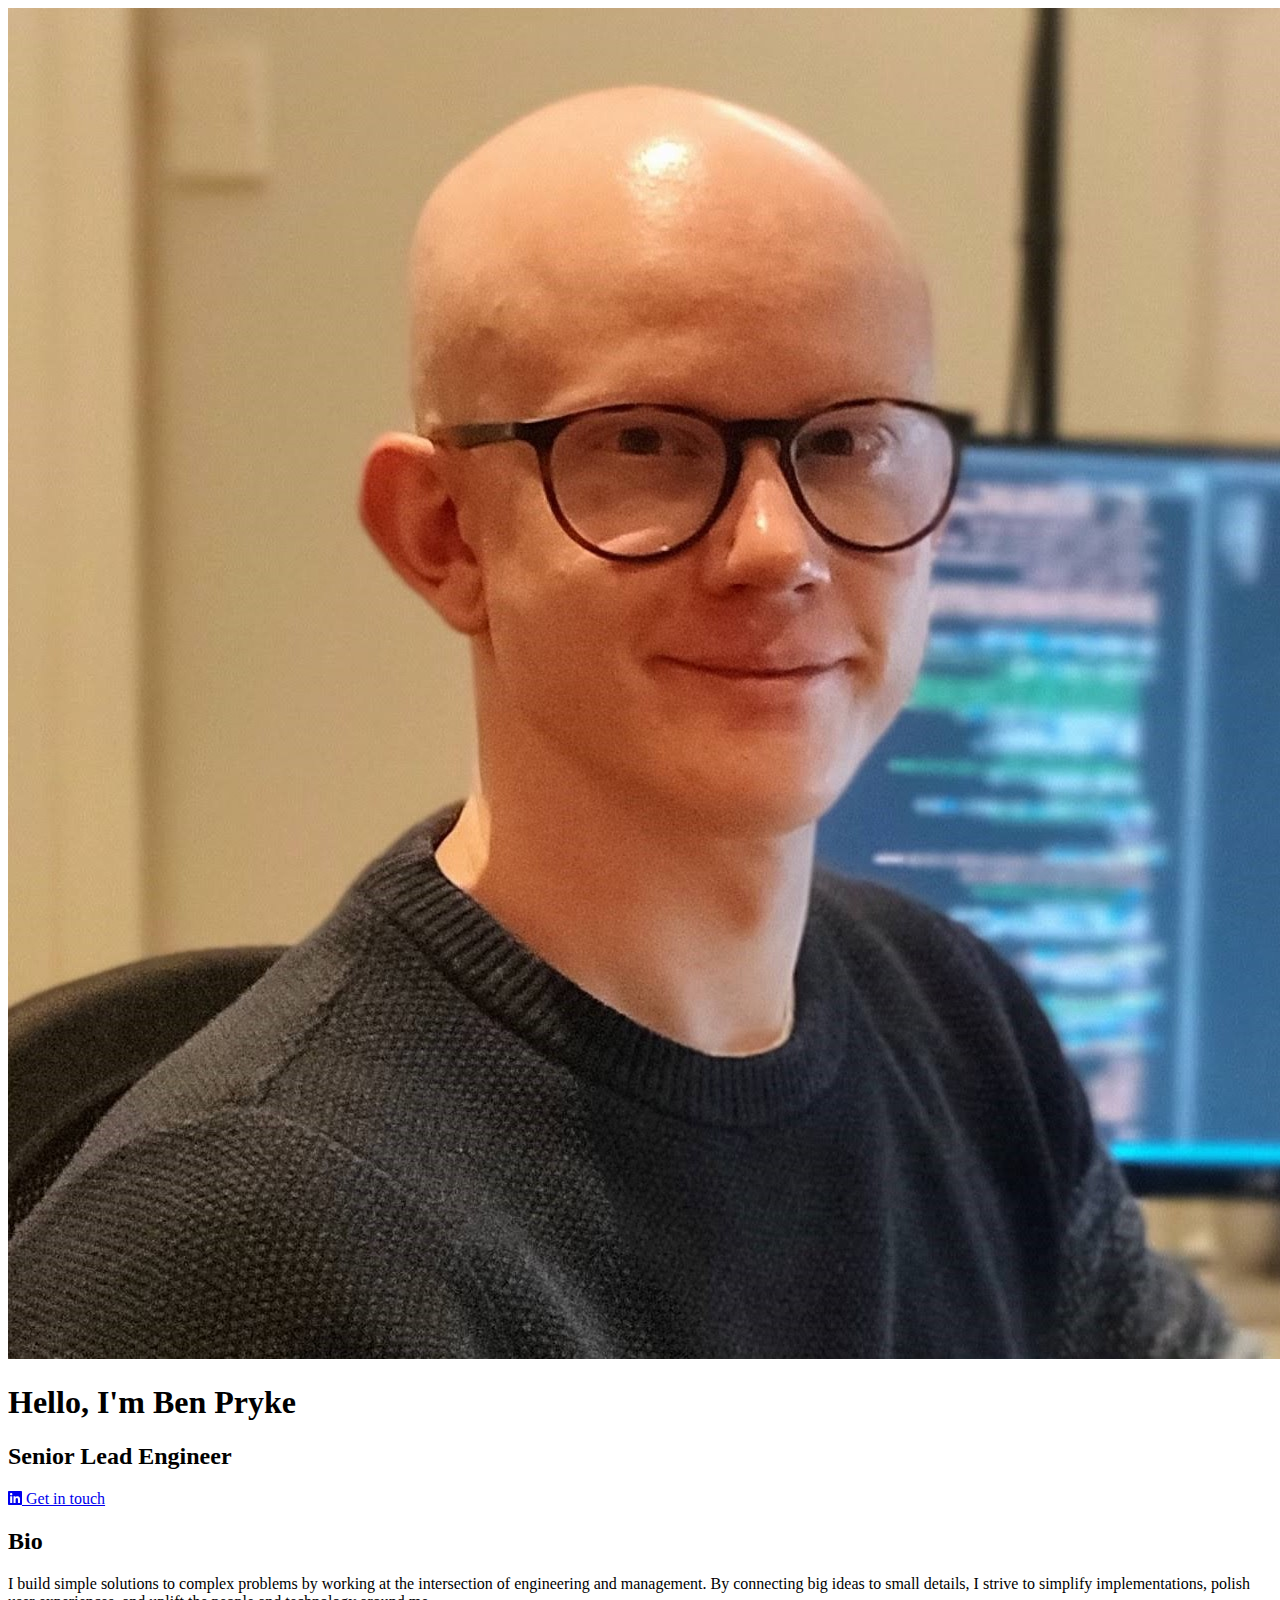
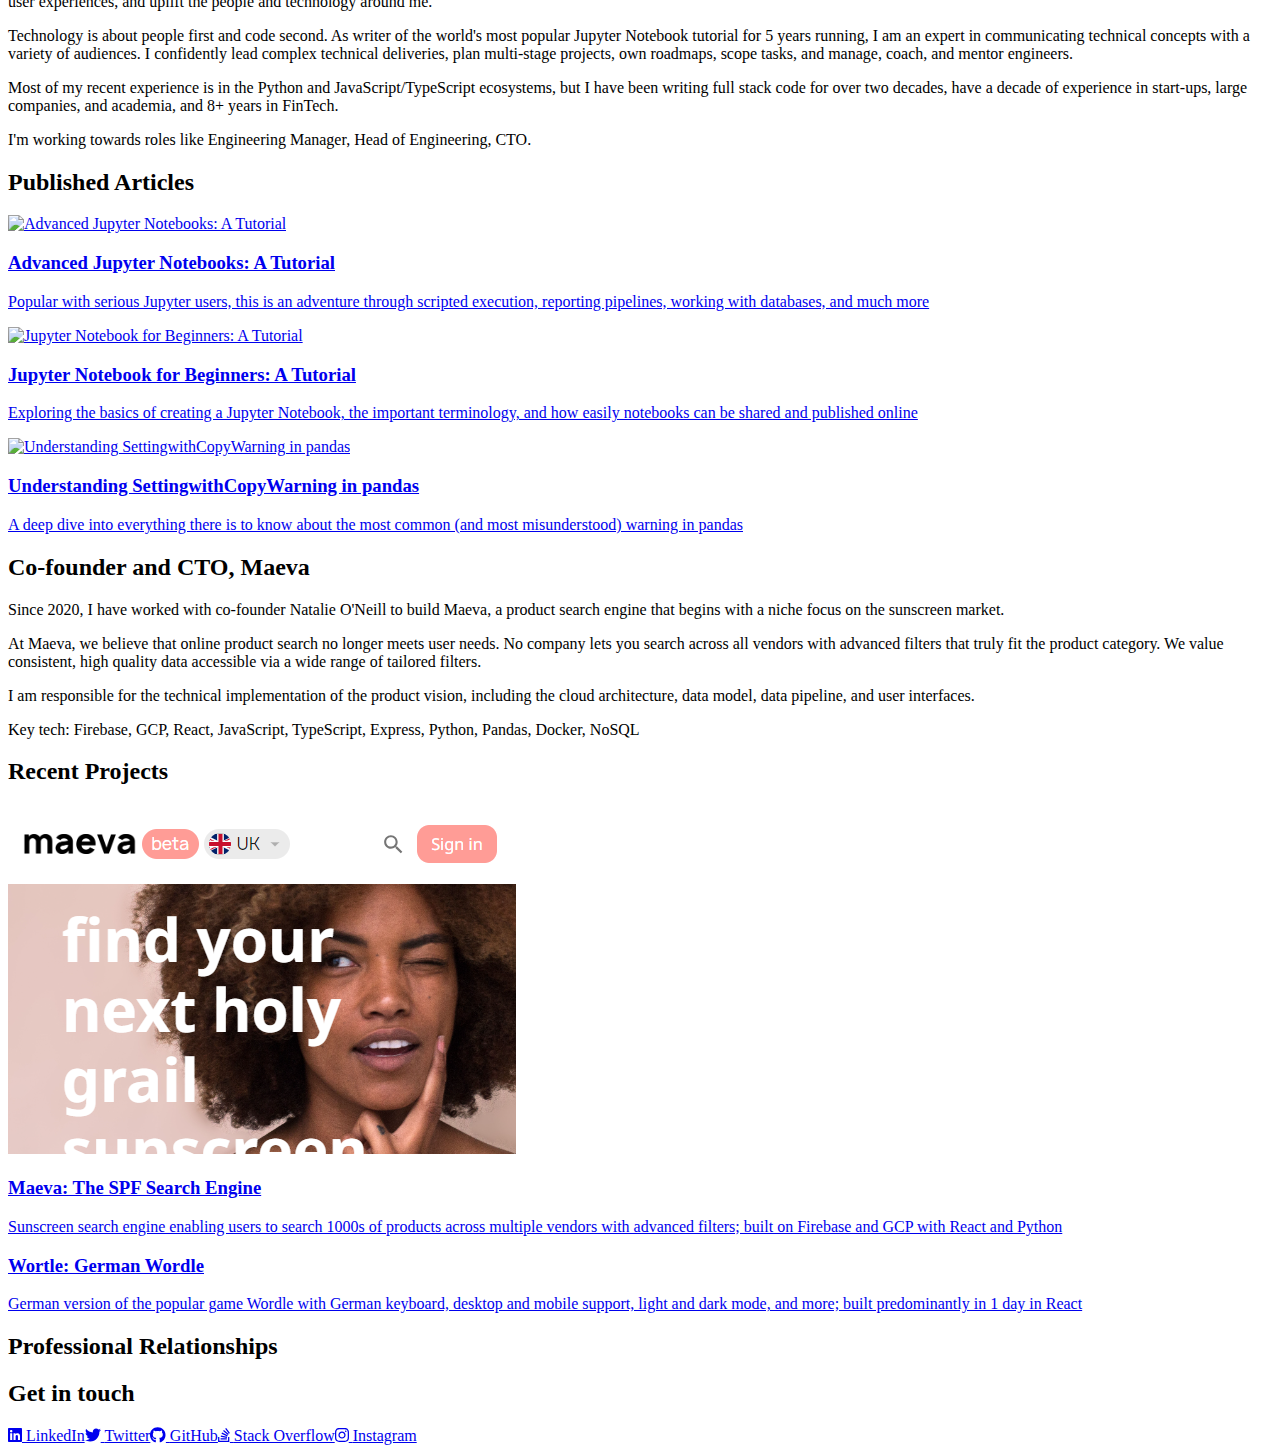
==== commit 70d6a8c9: "Updates" ====
--- a/index.html
+++ b/index.html
@@ -1 +1 @@
-<!DOCTYPE html><html lang="en-gb"><head><meta charset="utf-8"><style type="text/css">:host,:root{--fa-font-solid:normal 900 1em/1 "Font Awesome 6 Solid";--fa-font-regular:normal 400 1em/1 "Font Awesome 6 Regular";--fa-font-light:normal 300 1em/1 "Font Awesome 6 Light";--fa-font-thin:normal 100 1em/1 "Font Awesome 6 Thin";--fa-font-duotone:normal 900 1em/1 "Font Awesome 6 Duotone";--fa-font-sharp-solid:normal 900 1em/1 "Font Awesome 6 Sharp";--fa-font-sharp-regular:normal 400 1em/1 "Font Awesome 6 Sharp";--fa-font-brands:normal 400 1em/1 "Font Awesome 6 Brands"}svg:not(:host).svg-inline--fa,svg:not(:root).svg-inline--fa{overflow:visible;box-sizing:content-box}.svg-inline--fa{display:var(--fa-display,inline-block);height:1em;overflow:visible;vertical-align:-.125em}.svg-inline--fa.fa-2xs{vertical-align:.1em}.svg-inline--fa.fa-xs{vertical-align:0}.svg-inline--fa.fa-sm{vertical-align:-.0714285705em}.svg-inline--fa.fa-lg{vertical-align:-.2em}.svg-inline--fa.fa-xl{vertical-align:-.25em}.svg-inline--fa.fa-2xl{vertical-align:-.3125em}.svg-inline--fa.fa-pull-left{margin-right:var(--fa-pull-margin,.3em);width:auto}.svg-inline--fa.fa-pull-right{margin-left:var(--fa-pull-margin,.3em);width:auto}.svg-inline--fa.fa-li{width:var(--fa-li-width,2em);top:.25em}.svg-inline--fa.fa-fw{width:var(--fa-fw-width,1.25em)}.fa-layers svg.svg-inline--fa{bottom:0;left:0;margin:auto;position:absolute;right:0;top:0}.fa-layers-counter,.fa-layers-text{display:inline-block;position:absolute;text-align:center}.fa-layers{display:inline-block;height:1em;position:relative;text-align:center;vertical-align:-.125em;width:1em}.fa-layers svg.svg-inline--fa{-webkit-transform-origin:center center;transform-origin:center center}.fa-layers-text{left:50%;top:50%;-webkit-transform:translate(-50%,-50%);transform:translate(-50%,-50%);-webkit-transform-origin:center center;transform-origin:center center}.fa-layers-counter{background-color:var(--fa-counter-background-color,#ff253a);border-radius:var(--fa-counter-border-radius,1em);box-sizing:border-box;color:var(--fa-inverse,#fff);line-height:var(--fa-counter-line-height,1);max-width:var(--fa-counter-max-width,5em);min-width:var(--fa-counter-min-width,1.5em);overflow:hidden;padding:var(--fa-counter-padding,.25em .5em);right:var(--fa-right,0);text-overflow:ellipsis;top:var(--fa-top,0);-webkit-transform:scale(var(--fa-counter-scale,.25));transform:scale(var(--fa-counter-scale,.25));-webkit-transform-origin:top right;transform-origin:top right}.fa-layers-bottom-right{bottom:var(--fa-bottom,0);right:var(--fa-right,0);top:auto;-webkit-transform:scale(var(--fa-layers-scale,.25));transform:scale(var(--fa-layers-scale,.25));-webkit-transform-origin:bottom right;transform-origin:bottom right}.fa-layers-bottom-left{bottom:var(--fa-bottom,0);left:var(--fa-left,0);right:auto;top:auto;-webkit-transform:scale(var(--fa-layers-scale,.25));transform:scale(var(--fa-layers-scale,.25));-webkit-transform-origin:bottom left;transform-origin:bottom left}.fa-layers-top-right{top:var(--fa-top,0);right:var(--fa-right,0);-webkit-transform:scale(var(--fa-layers-scale,.25));transform:scale(var(--fa-layers-scale,.25));-webkit-transform-origin:top right;transform-origin:top right}.fa-layers-top-left{left:var(--fa-left,0);right:auto;top:var(--fa-top,0);-webkit-transform:scale(var(--fa-layers-scale,.25));transform:scale(var(--fa-layers-scale,.25));-webkit-transform-origin:top left;transform-origin:top left}.fa-1x{font-size:1em}.fa-2x{font-size:2em}.fa-3x{font-size:3em}.fa-4x{font-size:4em}.fa-5x{font-size:5em}.fa-6x{font-size:6em}.fa-7x{font-size:7em}.fa-8x{font-size:8em}.fa-9x{font-size:9em}.fa-10x{font-size:10em}.fa-2xs{font-size:.625em;line-height:.1em;vertical-align:.225em}.fa-xs{font-size:.75em;line-height:.0833333337em;vertical-align:.125em}.fa-sm{font-size:.875em;line-height:.0714285718em;vertical-align:.0535714295em}.fa-lg{font-size:1.25em;line-height:.05em;vertical-align:-.075em}.fa-xl{font-size:1.5em;line-height:.0416666682em;vertical-align:-.125em}.fa-2xl{font-size:2em;line-height:.03125em;vertical-align:-.1875em}.fa-fw{text-align:center;width:1.25em}.fa-ul{list-style-type:none;margin-left:var(--fa-li-margin,2.5em);padding-left:0}.fa-ul>li{position:relative}.fa-li{left:calc(var(--fa-li-width,2em) * -1);position:absolute;text-align:center;width:var(--fa-li-width,2em);line-height:inherit}.fa-border{border-color:var(--fa-border-color,#eee);border-radius:var(--fa-border-radius,.1em);border-style:var(--fa-border-style,solid);border-width:var(--fa-border-width,.08em);padding:var(--fa-border-padding,.2em .25em .15em)}.fa-pull-left{float:left;margin-right:var(--fa-pull-margin,.3em)}.fa-pull-right{float:right;margin-left:var(--fa-pull-margin,.3em)}.fa-beat{-webkit-animation-name:fa-beat;animation-name:fa-beat;-webkit-animation-delay:var(--fa-animation-delay,0s);animation-delay:var(--fa-animation-delay,0s);-webkit-animation-direction:var(--fa-animation-direction,normal);animation-direction:var(--fa-animation-direction,normal);-webkit-animation-duration:var(--fa-animation-duration,1s);animation-duration:var(--fa-animation-duration,1s);-webkit-animation-iteration-count:var(--fa-animation-iteration-count,infinite);animation-iteration-count:var(--fa-animation-iteration-count,infinite);-webkit-animation-timing-function:var(--fa-animation-timing,ease-in-out);animation-timing-function:var(--fa-animation-timing,ease-in-out)}.fa-bounce{-webkit-animation-name:fa-bounce;animation-name:fa-bounce;-webkit-animation-delay:var(--fa-animation-delay,0s);animation-delay:var(--fa-animation-delay,0s);-webkit-animation-direction:var(--fa-animation-direction,normal);animation-direction:var(--fa-animation-direction,normal);-webkit-animation-duration:var(--fa-animation-duration,1s);animation-duration:var(--fa-animation-duration,1s);-webkit-animation-iteration-count:var(--fa-animation-iteration-count,infinite);animation-iteration-count:var(--fa-animation-iteration-count,infinite);-webkit-animation-timing-function:var(--fa-animation-timing,cubic-bezier(.28,.84,.42,1));animation-timing-function:var(--fa-animation-timing,cubic-bezier(.28,.84,.42,1))}.fa-fade{-webkit-animation-name:fa-fade;animation-name:fa-fade;-webkit-animation-delay:var(--fa-animation-delay,0s);animation-delay:var(--fa-animation-delay,0s);-webkit-animation-direction:var(--fa-animation-direction,normal);animation-direction:var(--fa-animation-direction,normal);-webkit-animation-duration:var(--fa-animation-duration,1s);animation-duration:var(--fa-animation-duration,1s);-webkit-animation-iteration-count:var(--fa-animation-iteration-count,infinite);animation-iteration-count:var(--fa-animation-iteration-count,infinite);-webkit-animation-timing-function:var(--fa-animation-timing,cubic-bezier(.4,0,.6,1));animation-timing-function:var(--fa-animation-timing,cubic-bezier(.4,0,.6,1))}.fa-beat-fade{-webkit-animation-name:fa-beat-fade;animation-name:fa-beat-fade;-webkit-animation-delay:var(--fa-animation-delay,0s);animation-delay:var(--fa-animation-delay,0s);-webkit-animation-direction:var(--fa-animation-direction,normal);animation-direction:var(--fa-animation-direction,normal);-webkit-animation-duration:var(--fa-animation-duration,1s);animation-duration:var(--fa-animation-duration,1s);-webkit-animation-iteration-count:var(--fa-animation-iteration-count,infinite);animation-iteration-count:var(--fa-animation-iteration-count,infinite);-webkit-animation-timing-function:var(--fa-animation-timing,cubic-bezier(.4,0,.6,1));animation-timing-function:var(--fa-animation-timing,cubic-bezier(.4,0,.6,1))}.fa-flip{-webkit-animation-name:fa-flip;animation-name:fa-flip;-webkit-animation-delay:var(--fa-animation-delay,0s);animation-delay:var(--fa-animation-delay,0s);-webkit-animation-direction:var(--fa-animation-direction,normal);animation-direction:var(--fa-animation-direction,normal);-webkit-animation-duration:var(--fa-animation-duration,1s);animation-duration:var(--fa-animation-duration,1s);-webkit-animation-iteration-count:var(--fa-animation-iteration-count,infinite);animation-iteration-count:var(--fa-animation-iteration-count,infinite);-webkit-animation-timing-function:var(--fa-animation-timing,ease-in-out);animation-timing-function:var(--fa-animation-timing,ease-in-out)}.fa-shake{-webkit-animation-name:fa-shake;animation-name:fa-shake;-webkit-animation-delay:var(--fa-animation-delay,0s);animation-delay:var(--fa-animation-delay,0s);-webkit-animation-direction:var(--fa-animation-direction,normal);animation-direction:var(--fa-animation-direction,normal);-webkit-animation-duration:var(--fa-animation-duration,1s);animation-duration:var(--fa-animation-duration,1s);-webkit-animation-iteration-count:var(--fa-animation-iteration-count,infinite);animation-iteration-count:var(--fa-animation-iteration-count,infinite);-webkit-animation-timing-function:var(--fa-animation-timing,linear);animation-timing-function:var(--fa-animation-timing,linear)}.fa-spin{-webkit-animation-name:fa-spin;animation-name:fa-spin;-webkit-animation-delay:var(--fa-animation-delay,0s);animation-delay:var(--fa-animation-delay,0s);-webkit-animation-direction:var(--fa-animation-direction,normal);animation-direction:var(--fa-animation-direction,normal);-webkit-animation-duration:var(--fa-animation-duration,2s);animation-duration:var(--fa-animation-duration,2s);-webkit-animation-iteration-count:var(--fa-animation-iteration-count,infinite);animation-iteration-count:var(--fa-animation-iteration-count,infinite);-webkit-animation-timing-function:var(--fa-animation-timing,linear);animation-timing-function:var(--fa-animation-timing,linear)}.fa-spin-reverse{--fa-animation-direction:reverse}.fa-pulse,.fa-spin-pulse{-webkit-animation-name:fa-spin;animation-name:fa-spin;-webkit-animation-direction:var(--fa-animation-direction,normal);animation-direction:var(--fa-animation-direction,normal);-webkit-animation-duration:var(--fa-animation-duration,1s);animation-duration:var(--fa-animation-duration,1s);-webkit-animation-iteration-count:var(--fa-animation-iteration-count,infinite);animation-iteration-count:var(--fa-animation-iteration-count,infinite);-webkit-animation-timing-function:var(--fa-animation-timing,steps(8));animation-timing-function:var(--fa-animation-timing,steps(8))}@media (prefers-reduced-motion:reduce){.fa-beat,.fa-beat-fade,.fa-bounce,.fa-fade,.fa-flip,.fa-pulse,.fa-shake,.fa-spin,.fa-spin-pulse{-webkit-animation-delay:-1ms;animation-delay:-1ms;-webkit-animation-duration:1ms;animation-duration:1ms;-webkit-animation-iteration-count:1;animation-iteration-count:1;-webkit-transition-delay:0s;transition-delay:0s;-webkit-transition-duration:0s;transition-duration:0s}}@-webkit-keyframes fa-beat{0%,90%{-webkit-transform:scale(1);transform:scale(1)}45%{-webkit-transform:scale(var(--fa-beat-scale,1.25));transform:scale(var(--fa-beat-scale,1.25))}}@keyframes fa-beat{0%,90%{-webkit-transform:scale(1);transform:scale(1)}45%{-webkit-transform:scale(var(--fa-beat-scale,1.25));transform:scale(var(--fa-beat-scale,1.25))}}@-webkit-keyframes fa-bounce{0%{-webkit-transform:scale(1,1) translateY(0);transform:scale(1,1) translateY(0)}10%{-webkit-transform:scale(var(--fa-bounce-start-scale-x,1.1),var(--fa-bounce-start-scale-y,.9)) translateY(0);transform:scale(var(--fa-bounce-start-scale-x,1.1),var(--fa-bounce-start-scale-y,.9)) translateY(0)}30%{-webkit-transform:scale(var(--fa-bounce-jump-scale-x,.9),var(--fa-bounce-jump-scale-y,1.1)) translateY(var(--fa-bounce-height,-.5em));transform:scale(var(--fa-bounce-jump-scale-x,.9),var(--fa-bounce-jump-scale-y,1.1)) translateY(var(--fa-bounce-height,-.5em))}50%{-webkit-transform:scale(var(--fa-bounce-land-scale-x,1.05),var(--fa-bounce-land-scale-y,.95)) translateY(0);transform:scale(var(--fa-bounce-land-scale-x,1.05),var(--fa-bounce-land-scale-y,.95)) translateY(0)}57%{-webkit-transform:scale(1,1) translateY(var(--fa-bounce-rebound,-.125em));transform:scale(1,1) translateY(var(--fa-bounce-rebound,-.125em))}64%{-webkit-transform:scale(1,1) translateY(0);transform:scale(1,1) translateY(0)}100%{-webkit-transform:scale(1,1) translateY(0);transform:scale(1,1) translateY(0)}}@keyframes fa-bounce{0%{-webkit-transform:scale(1,1) translateY(0);transform:scale(1,1) translateY(0)}10%{-webkit-transform:scale(var(--fa-bounce-start-scale-x,1.1),var(--fa-bounce-start-scale-y,.9)) translateY(0);transform:scale(var(--fa-bounce-start-scale-x,1.1),var(--fa-bounce-start-scale-y,.9)) translateY(0)}30%{-webkit-transform:scale(var(--fa-bounce-jump-scale-x,.9),var(--fa-bounce-jump-scale-y,1.1)) translateY(var(--fa-bounce-height,-.5em));transform:scale(var(--fa-bounce-jump-scale-x,.9),var(--fa-bounce-jump-scale-y,1.1)) translateY(var(--fa-bounce-height,-.5em))}50%{-webkit-transform:scale(var(--fa-bounce-land-scale-x,1.05),var(--fa-bounce-land-scale-y,.95)) translateY(0);transform:scale(var(--fa-bounce-land-scale-x,1.05),var(--fa-bounce-land-scale-y,.95)) translateY(0)}57%{-webkit-transform:scale(1,1) translateY(var(--fa-bounce-rebound,-.125em));transform:scale(1,1) translateY(var(--fa-bounce-rebound,-.125em))}64%{-webkit-transform:scale(1,1) translateY(0);transform:scale(1,1) translateY(0)}100%{-webkit-transform:scale(1,1) translateY(0);transform:scale(1,1) translateY(0)}}@-webkit-keyframes fa-fade{50%{opacity:var(--fa-fade-opacity,.4)}}@keyframes fa-fade{50%{opacity:var(--fa-fade-opacity,.4)}}@-webkit-keyframes fa-beat-fade{0%,100%{opacity:var(--fa-beat-fade-opacity,.4);-webkit-transform:scale(1);transform:scale(1)}50%{opacity:1;-webkit-transform:scale(var(--fa-beat-fade-scale,1.125));transform:scale(var(--fa-beat-fade-scale,1.125))}}@keyframes fa-beat-fade{0%,100%{opacity:var(--fa-beat-fade-opacity,.4);-webkit-transform:scale(1);transform:scale(1)}50%{opacity:1;-webkit-transform:scale(var(--fa-beat-fade-scale,1.125));transform:scale(var(--fa-beat-fade-scale,1.125))}}@-webkit-keyframes fa-flip{50%{-webkit-transform:rotate3d(var(--fa-flip-x,0),var(--fa-flip-y,1),var(--fa-flip-z,0),var(--fa-flip-angle,-180deg));transform:rotate3d(var(--fa-flip-x,0),var(--fa-flip-y,1),var(--fa-flip-z,0),var(--fa-flip-angle,-180deg))}}@keyframes fa-flip{50%{-webkit-transform:rotate3d(var(--fa-flip-x,0),var(--fa-flip-y,1),var(--fa-flip-z,0),var(--fa-flip-angle,-180deg));transform:rotate3d(var(--fa-flip-x,0),var(--fa-flip-y,1),var(--fa-flip-z,0),var(--fa-flip-angle,-180deg))}}@-webkit-keyframes fa-shake{0%{-webkit-transform:rotate(-15deg);transform:rotate(-15deg)}4%{-webkit-transform:rotate(15deg);transform:rotate(15deg)}24%,8%{-webkit-transform:rotate(-18deg);transform:rotate(-18deg)}12%,28%{-webkit-transform:rotate(18deg);transform:rotate(18deg)}16%{-webkit-transform:rotate(-22deg);transform:rotate(-22deg)}20%{-webkit-transform:rotate(22deg);transform:rotate(22deg)}32%{-webkit-transform:rotate(-12deg);transform:rotate(-12deg)}36%{-webkit-transform:rotate(12deg);transform:rotate(12deg)}100%,40%{-webkit-transform:rotate(0);transform:rotate(0)}}@keyframes fa-shake{0%{-webkit-transform:rotate(-15deg);transform:rotate(-15deg)}4%{-webkit-transform:rotate(15deg);transform:rotate(15deg)}24%,8%{-webkit-transform:rotate(-18deg);transform:rotate(-18deg)}12%,28%{-webkit-transform:rotate(18deg);transform:rotate(18deg)}16%{-webkit-transform:rotate(-22deg);transform:rotate(-22deg)}20%{-webkit-transform:rotate(22deg);transform:rotate(22deg)}32%{-webkit-transform:rotate(-12deg);transform:rotate(-12deg)}36%{-webkit-transform:rotate(12deg);transform:rotate(12deg)}100%,40%{-webkit-transform:rotate(0);transform:rotate(0)}}@-webkit-keyframes fa-spin{0%{-webkit-transform:rotate(0);transform:rotate(0)}100%{-webkit-transform:rotate(360deg);transform:rotate(360deg)}}@keyframes fa-spin{0%{-webkit-transform:rotate(0);transform:rotate(0)}100%{-webkit-transform:rotate(360deg);transform:rotate(360deg)}}.fa-rotate-90{-webkit-transform:rotate(90deg);transform:rotate(90deg)}.fa-rotate-180{-webkit-transform:rotate(180deg);transform:rotate(180deg)}.fa-rotate-270{-webkit-transform:rotate(270deg);transform:rotate(270deg)}.fa-flip-horizontal{-webkit-transform:scale(-1,1);transform:scale(-1,1)}.fa-flip-vertical{-webkit-transform:scale(1,-1);transform:scale(1,-1)}.fa-flip-both,.fa-flip-horizontal.fa-flip-vertical{-webkit-transform:scale(-1,-1);transform:scale(-1,-1)}.fa-rotate-by{-webkit-transform:rotate(var(--fa-rotate-angle,none));transform:rotate(var(--fa-rotate-angle,none))}.fa-stack{display:inline-block;vertical-align:middle;height:2em;position:relative;width:2.5em}.fa-stack-1x,.fa-stack-2x{bottom:0;left:0;margin:auto;position:absolute;right:0;top:0;z-index:var(--fa-stack-z-index,auto)}.svg-inline--fa.fa-stack-1x{height:1em;width:1.25em}.svg-inline--fa.fa-stack-2x{height:2em;width:2.5em}.fa-inverse{color:var(--fa-inverse,#fff)}.fa-sr-only,.sr-only{position:absolute;width:1px;height:1px;padding:0;margin:-1px;overflow:hidden;clip:rect(0,0,0,0);white-space:nowrap;border-width:0}.fa-sr-only-focusable:not(:focus),.sr-only-focusable:not(:focus){position:absolute;width:1px;height:1px;padding:0;margin:-1px;overflow:hidden;clip:rect(0,0,0,0);white-space:nowrap;border-width:0}.svg-inline--fa .fa-primary{fill:var(--fa-primary-color,currentColor);opacity:var(--fa-primary-opacity,1)}.svg-inline--fa .fa-secondary{fill:var(--fa-secondary-color,currentColor);opacity:var(--fa-secondary-opacity,.4)}.svg-inline--fa.fa-swap-opacity .fa-primary{opacity:var(--fa-secondary-opacity,.4)}.svg-inline--fa.fa-swap-opacity .fa-secondary{opacity:var(--fa-primary-opacity,1)}.svg-inline--fa mask .fa-primary,.svg-inline--fa mask .fa-secondary{fill:#000}.fa-duotone.fa-inverse,.fad.fa-inverse{color:var(--fa-inverse,#fff)}</style><link href="/favicon.ico" rel="shortcut icon"><link href="/favicon-32x32.png" rel="icon" sizes="32x32" type="image/png"><link href="/favicon-16x16.png" rel="icon" sizes="16x16" type="image/png"><link href="/apple-touch-icon.png" rel="apple-touch-icon" sizes="180x180"><meta content="width=device-width,initial-scale=1,shrink-to-fit=no" name="viewport"><meta content="#50bebe" name="theme-color"><link href="/manifest.json" rel="manifest"><title>Benjamin Pryke | Developer</title><meta content="Ben Pryke is an entrepreneur building tech for humans. Currently a senior tech lead at JPMC, formerly at Beacon Platform, and two time startup co-founder." name="description"><meta content="Ben, Benjamin, Pryke, engineer, developer, dev, programmer, entrepreneur, startup, start-up, Python, JavaScript, full stack, senior, lead" name="keywords"><script src="https://www.googletagmanager.com/gtag/js?id=G-BXW9QDPKF5" async></script><script>function gtag(){dataLayer.push(arguments)}window.dataLayer=window.dataLayer||[],gtag("js",new Date),gtag("config","G-BXW9QDPKF5")</script><script src="/static/js/main.f6f3905d.js" defer></script><link href="/static/css/main.e561cb34.css" rel="stylesheet"><link href="https://www.googletagmanager.com" rel="preconnect"><meta content="AymqwRC7u88Y4JPvfIF2F37QKylC04248hLCdJAsh8xgOfe/dVJPV3XS3wLFca1ZMVOtnBfVjaCMTVudWM//5g4AAAB7eyJvcmlnaW4iOiJodHRwczovL3d3dy5nb29nbGV0YWdtYW5hZ2VyLmNvbTo0NDMiLCJmZWF0dXJlIjoiUHJpdmFjeVNhbmRib3hBZHNBUElzIiwiZXhwaXJ5IjoxNjk1MTY3OTk5LCJpc1RoaXJkUGFydHkiOnRydWV9" http-equiv="origin-trial"><link href="https://www.google-analytics.com" rel="preconnect"></head><body><noscript>Enabling JavaScript will enhance this site</noscript><div id="root"><div class="app"><section class="banner hero"><img alt="Benjamin Pryke" src="images/headshot.jpg"><div class="text"><h1>Hello, I'm Ben Pryke</h1><h2>Senior Lead Engineer</h2><a href="https://linkedin.com/in/benjaminpryke" class="social-button"><svg aria-hidden="true" class="svg-inline--fa fa-linkedin" data-icon="linkedin" data-prefix="fab" focusable="false" role="img" viewBox="0 0 448 512" xmlns="http://www.w3.org/2000/svg"><path d="M416 32H31.9C14.3 32 0 46.5 0 64.3v383.4C0 465.5 14.3 480 31.9 480H416c17.6 0 32-14.5 32-32.3V64.3c0-17.8-14.4-32.3-32-32.3zM135.4 416H69V202.2h66.5V416zm-33.2-243c-21.3 0-38.5-17.3-38.5-38.5S80.9 96 102.2 96c21.2 0 38.5 17.3 38.5 38.5 0 21.3-17.2 38.5-38.5 38.5zm282.1 243h-66.4V312c0-24.8-.5-56.7-34.5-56.7-34.6 0-39.9 27-39.9 54.9V416h-66.4V202.2h63.7v29.2h.9c8.9-16.8 30.6-34.5 62.9-34.5 67.2 0 79.7 44.3 79.7 101.9V416z" fill="currentColor"></path></svg> Get in touch</a></div></section><section class="banner paragraph faded-in"><div class="paragraph-header"><h2>Bio</h2></div><p>I build simple solutions to complex problems by working at the intersection of engineering and management. By connecting big ideas to small details, I strive to simplify implementations, polish user experiences, and uplift the people and technology around me.</p><p>Technology is about people first and code second. As writer of the world's most popular Jupyter Notebook tutorial for 5 years running, I am an expert in communicating technical concepts with a variety of audiences. I confidently lead complex technical deliveries, plan multi-stage projects, own roadmaps, scope tasks, and manage, coach, and mentor engineers.</p><p>Most of my recent experience is in the Python and JavaScript/TypeScript ecosystems, but I have been writing full stack code for over two decades, have a decade of experience in start-ups, large companies, and academia, and 8+ years in FinTech.</p><p>I'm working towards roles like Engineering Manager, Head of Engineering, CTO.</p></section><section class="banner showcase faded-out"><h2>Published Articles</h2><div class="showpieces"><a href="https://www.dataquest.io/blog/advanced-jupyter-notebooks-tutorial/"><div class="showpiece"><div class="lazyload-wrapper"><div class="lazyload-placeholder" style="height:200px"></div></div><h3>Advanced Jupyter Notebooks: A Tutorial</h3><p>Popular with serious Jupyter users, this is an adventure through scripted execution, reporting pipelines, working with databases, and much more</p></div></a><a href="https://www.dataquest.io/blog/jupyter-notebook-tutorial/"><div class="showpiece"><div class="lazyload-wrapper"><div class="lazyload-placeholder" style="height:200px"></div></div><h3>Jupyter Notebook for Beginners: A Tutorial</h3><p>Exploring the basics of creating a Jupyter Notebook, the important terminology, and how easily notebooks can be shared and published online</p></div></a><a href="https://www.dataquest.io/blog/settingwithcopywarning/"><div class="showpiece"><div class="lazyload-wrapper"><div class="lazyload-placeholder" style="height:200px"></div></div><h3>Understanding SettingwithCopyWarning in pandas</h3><p>A deep dive into everything there is to know about the most common (and most misunderstood) warning in pandas</p></div></a></div></section><section class="banner paragraph faded-out"><div class="paragraph-header"><h2>Co-founder and CTO, Maeva</h2></div><p>Since 2020, I have worked with co-founder Natalie O'Neill to build Maeva, a product search engine that begins with a niche focus on the sunscreen market.</p><p>At Maeva, we believe that online product search no longer meets user needs. No company lets you search across all vendors with advanced filters that truly fit the product category. We value consistent, high quality data accessible via a wide range of tailored filters.</p><p>I am responsible for the technical implementation of the product vision, including the cloud architecture, data model, data pipeline, and user interfaces.</p><p>Key tech: Firebase, GCP, React, JavaScript, TypeScript, Express, Python, Pandas, Docker, NoSQL</p></section><section class="banner showcase faded-out"><h2>Recent Projects</h2><div class="showpieces"><a href="https://meetmaeva.com/"><div class="showpiece"><div class="lazyload-wrapper"><div class="lazyload-placeholder" style="height:200px"></div></div><h3>Maeva: The SPF Search Engine</h3><p>Sunscreen search engine enabling users to search 1000s of products across multiple vendors with advanced filters; built on Firebase and GCP with React and Python</p></div></a><a href="https://wortle.xyz"><div class="showpiece"><div class="lazyload-wrapper"><div class="lazyload-placeholder" style="height:200px"></div></div><h3>Wortle: German Wordle</h3><p>German version of the popular game Wordle with German keyboard, desktop and mobile support, light and dark mode, and more; built predominantly in 1 day in React</p></div></a></div></section><section class="banner logos faded-out"><h2>Professional Relationships</h2><div class="logo-collection"><a href="https://jpmorgan.com" class="logo"><div class="lazyload-wrapper"><div class="lazyload-placeholder" style="height:150px"></div></div></a><a href="https://meetmaeva.com" class="logo"><div class="lazyload-wrapper"><div class="lazyload-placeholder" style="height:150px"></div></div></a><a href="https://beacon.io" class="logo"><div class="lazyload-wrapper"><div class="lazyload-placeholder" style="height:150px"></div></div></a><a href="https://www.dataquest.io" class="logo"><div class="lazyload-wrapper"><div class="lazyload-placeholder" style="height:150px"></div></div></a><a href="https://www.linkedin.com/company/machina-capital" class="logo"><div class="lazyload-wrapper"><div class="lazyload-placeholder" style="height:150px"></div></div></a><a href="https://www.alzheimers-brace.org" class="logo"><div class="lazyload-wrapper"><div class="lazyload-placeholder" style="height:150px"></div></div></a><a href="https://epsrc.ukri.org/" class="logo"><div class="lazyload-wrapper"><div class="lazyload-placeholder" style="height:150px"></div></div></a><a href="https://www.thepodcasthost.com" class="logo"><div class="lazyload-wrapper"><div class="lazyload-placeholder" style="height:150px"></div></div></a><a href="https://seymourpools.co.uk" class="logo"><div class="lazyload-wrapper"><div class="lazyload-placeholder" style="height:150px"></div></div></a><a href="http://www.bris.ac.uk/engineering/departments/computerscience/" class="logo"><div class="lazyload-wrapper"><div class="lazyload-placeholder" style="height:150px"></div></div></a><a href="http://www.anc.ed.ac.uk/machine-learning/" class="logo"><div class="lazyload-wrapper"><div class="lazyload-placeholder" style="height:150px"></div></div></a></div></section><section class="banner footer"><h2>Get in touch</h2><footer><a href="https://linkedin.com/in/benjaminpryke" class="social-button"><svg aria-hidden="true" class="svg-inline--fa fa-linkedin" data-icon="linkedin" data-prefix="fab" focusable="false" role="img" viewBox="0 0 448 512" xmlns="http://www.w3.org/2000/svg"><path d="M416 32H31.9C14.3 32 0 46.5 0 64.3v383.4C0 465.5 14.3 480 31.9 480H416c17.6 0 32-14.5 32-32.3V64.3c0-17.8-14.4-32.3-32-32.3zM135.4 416H69V202.2h66.5V416zm-33.2-243c-21.3 0-38.5-17.3-38.5-38.5S80.9 96 102.2 96c21.2 0 38.5 17.3 38.5 38.5 0 21.3-17.2 38.5-38.5 38.5zm282.1 243h-66.4V312c0-24.8-.5-56.7-34.5-56.7-34.6 0-39.9 27-39.9 54.9V416h-66.4V202.2h63.7v29.2h.9c8.9-16.8 30.6-34.5 62.9-34.5 67.2 0 79.7 44.3 79.7 101.9V416z" fill="currentColor"></path></svg> LinkedIn</a><a href="https://twitter.com/BenjaminPryke" class="social-button"><svg aria-hidden="true" class="svg-inline--fa fa-twitter" data-icon="twitter" data-prefix="fab" focusable="false" role="img" viewBox="0 0 512 512" xmlns="http://www.w3.org/2000/svg"><path d="M459.37 151.716c.325 4.548.325 9.097.325 13.645 0 138.72-105.583 298.558-298.558 298.558-59.452 0-114.68-17.219-161.137-47.106 8.447.974 16.568 1.299 25.34 1.299 49.055 0 94.213-16.568 130.274-44.832-46.132-.975-84.792-31.188-98.112-72.772 6.498.974 12.995 1.624 19.818 1.624 9.421 0 18.843-1.3 27.614-3.573-48.081-9.747-84.143-51.98-84.143-102.985v-1.299c13.969 7.797 30.214 12.67 47.431 13.319-28.264-18.843-46.781-51.005-46.781-87.391 0-19.492 5.197-37.36 14.294-52.954 51.655 63.675 129.3 105.258 216.365 109.807-1.624-7.797-2.599-15.918-2.599-24.04 0-57.828 46.782-104.934 104.934-104.934 30.213 0 57.502 12.67 76.67 33.137 23.715-4.548 46.456-13.32 66.599-25.34-7.798 24.366-24.366 44.833-46.132 57.827 21.117-2.273 41.584-8.122 60.426-16.243-14.292 20.791-32.161 39.308-52.628 54.253z" fill="currentColor"></path></svg> Twitter</a><a href="https://github.com/benpryke" class="social-button"><svg aria-hidden="true" class="svg-inline--fa fa-github" data-icon="github" data-prefix="fab" focusable="false" role="img" viewBox="0 0 496 512" xmlns="http://www.w3.org/2000/svg"><path d="M165.9 397.4c0 2-2.3 3.6-5.2 3.6-3.3.3-5.6-1.3-5.6-3.6 0-2 2.3-3.6 5.2-3.6 3-.3 5.6 1.3 5.6 3.6zm-31.1-4.5c-.7 2 1.3 4.3 4.3 4.9 2.6 1 5.6 0 6.2-2s-1.3-4.3-4.3-5.2c-2.6-.7-5.5.3-6.2 2.3zm44.2-1.7c-2.9.7-4.9 2.6-4.6 4.9.3 2 2.9 3.3 5.9 2.6 2.9-.7 4.9-2.6 4.6-4.6-.3-1.9-3-3.2-5.9-2.9zM244.8 8C106.1 8 0 113.3 0 252c0 110.9 69.8 205.8 169.5 239.2 12.8 2.3 17.3-5.6 17.3-12.1 0-6.2-.3-40.4-.3-61.4 0 0-70 15-84.7-29.8 0 0-11.4-29.1-27.8-36.6 0 0-22.9-15.7 1.6-15.4 0 0 24.9 2 38.6 25.8 21.9 38.6 58.6 27.5 72.9 20.9 2.3-16 8.8-27.1 16-33.7-55.9-6.2-112.3-14.3-112.3-110.5 0-27.5 7.6-41.3 23.6-58.9-2.6-6.5-11.1-33.3 2.6-67.9 20.9-6.5 69 27 69 27 20-5.6 41.5-8.5 62.8-8.5s42.8 2.9 62.8 8.5c0 0 48.1-33.6 69-27 13.7 34.7 5.2 61.4 2.6 67.9 16 17.7 25.8 31.5 25.8 58.9 0 96.5-58.9 104.2-114.8 110.5 9.2 7.9 17 22.9 17 46.4 0 33.7-.3 75.4-.3 83.6 0 6.5 4.6 14.4 17.3 12.1C428.2 457.8 496 362.9 496 252 496 113.3 383.5 8 244.8 8zM97.2 352.9c-1.3 1-1 3.3.7 5.2 1.6 1.6 3.9 2.3 5.2 1 1.3-1 1-3.3-.7-5.2-1.6-1.6-3.9-2.3-5.2-1zm-10.8-8.1c-.7 1.3.3 2.9 2.3 3.9 1.6 1 3.6.7 4.3-.7.7-1.3-.3-2.9-2.3-3.9-2-.6-3.6-.3-4.3.7zm32.4 35.6c-1.6 1.3-1 4.3 1.3 6.2 2.3 2.3 5.2 2.6 6.5 1 1.3-1.3.7-4.3-1.3-6.2-2.2-2.3-5.2-2.6-6.5-1zm-11.4-14.7c-1.6 1-1.6 3.6 0 5.9 1.6 2.3 4.3 3.3 5.6 2.3 1.6-1.3 1.6-3.9 0-6.2-1.4-2.3-4-3.3-5.6-2z" fill="currentColor"></path></svg> GitHub</a><a href="https://stackoverflow.com/users/604687/ninjakannon" class="social-button"><svg aria-hidden="true" class="svg-inline--fa fa-stack-overflow" data-icon="stack-overflow" data-prefix="fab" focusable="false" role="img" viewBox="0 0 384 512" xmlns="http://www.w3.org/2000/svg"><path d="M290.7 311L95 269.7 86.8 309l195.7 41zm51-87L188.2 95.7l-25.5 30.8 153.5 128.3zm-31.2 39.7L129.2 179l-16.7 36.5L293.7 300zM262 32l-32 24 119.3 160.3 32-24zm20.5 328h-200v39.7h200zm39.7 80H42.7V320h-40v160h359.5V320h-40z" fill="currentColor"></path></svg> Stack Overflow</a><a href="https://www.instagram.com/gym_ninja_ben" class="social-button"><svg aria-hidden="true" class="svg-inline--fa fa-instagram" data-icon="instagram" data-prefix="fab" focusable="false" role="img" viewBox="0 0 448 512" xmlns="http://www.w3.org/2000/svg"><path d="M224.1 141c-63.6 0-114.9 51.3-114.9 114.9s51.3 114.9 114.9 114.9S339 319.5 339 255.9 287.7 141 224.1 141zm0 189.6c-41.1 0-74.7-33.5-74.7-74.7s33.5-74.7 74.7-74.7 74.7 33.5 74.7 74.7-33.6 74.7-74.7 74.7zm146.4-194.3c0 14.9-12 26.8-26.8 26.8-14.9 0-26.8-12-26.8-26.8s12-26.8 26.8-26.8 26.8 12 26.8 26.8zm76.1 27.2c-1.7-35.9-9.9-67.7-36.2-93.9-26.2-26.2-58-34.4-93.9-36.2-37-2.1-147.9-2.1-184.9 0-35.8 1.7-67.6 9.9-93.9 36.1s-34.4 58-36.2 93.9c-2.1 37-2.1 147.9 0 184.9 1.7 35.9 9.9 67.7 36.2 93.9s58 34.4 93.9 36.2c37 2.1 147.9 2.1 184.9 0 35.9-1.7 67.7-9.9 93.9-36.2 26.2-26.2 34.4-58 36.2-93.9 2.1-37 2.1-147.8 0-184.8zM398.8 388c-7.8 19.6-22.9 34.7-42.6 42.6-29.5 11.7-99.5 9-132.1 9s-102.7 2.6-132.1-9c-19.6-7.8-34.7-22.9-42.6-42.6-11.7-29.5-9-99.5-9-132.1s-2.6-102.7 9-132.1c7.8-19.6 22.9-34.7 42.6-42.6 29.5-11.7 99.5-9 132.1-9s102.7-2.6 132.1 9c19.6 7.8 34.7 22.9 42.6 42.6 11.7 29.5 9 99.5 9 132.1s2.7 102.7-9 132.1z" fill="currentColor"></path></svg> Instagram</a></footer></section></div></div></body></html>+<!DOCTYPE html><html lang="en-gb"><head><meta charset="utf-8"><style type="text/css">:host,:root{--fa-font-solid:normal 900 1em/1 "Font Awesome 6 Free";--fa-font-regular:normal 400 1em/1 "Font Awesome 6 Free";--fa-font-light:normal 300 1em/1 "Font Awesome 6 Pro";--fa-font-thin:normal 100 1em/1 "Font Awesome 6 Pro";--fa-font-duotone:normal 900 1em/1 "Font Awesome 6 Duotone";--fa-font-duotone-regular:normal 400 1em/1 "Font Awesome 6 Duotone";--fa-font-duotone-light:normal 300 1em/1 "Font Awesome 6 Duotone";--fa-font-duotone-thin:normal 100 1em/1 "Font Awesome 6 Duotone";--fa-font-brands:normal 400 1em/1 "Font Awesome 6 Brands";--fa-font-sharp-solid:normal 900 1em/1 "Font Awesome 6 Sharp";--fa-font-sharp-regular:normal 400 1em/1 "Font Awesome 6 Sharp";--fa-font-sharp-light:normal 300 1em/1 "Font Awesome 6 Sharp";--fa-font-sharp-thin:normal 100 1em/1 "Font Awesome 6 Sharp";--fa-font-sharp-duotone-solid:normal 900 1em/1 "Font Awesome 6 Sharp Duotone";--fa-font-sharp-duotone-regular:normal 400 1em/1 "Font Awesome 6 Sharp Duotone";--fa-font-sharp-duotone-light:normal 300 1em/1 "Font Awesome 6 Sharp Duotone";--fa-font-sharp-duotone-thin:normal 100 1em/1 "Font Awesome 6 Sharp Duotone"}svg:not(:host).svg-inline--fa,svg:not(:root).svg-inline--fa{overflow:visible;box-sizing:content-box}.svg-inline--fa{display:var(--fa-display,inline-block);height:1em;overflow:visible;vertical-align:-.125em}.svg-inline--fa.fa-2xs{vertical-align:.1em}.svg-inline--fa.fa-xs{vertical-align:0}.svg-inline--fa.fa-sm{vertical-align:-.0714285705em}.svg-inline--fa.fa-lg{vertical-align:-.2em}.svg-inline--fa.fa-xl{vertical-align:-.25em}.svg-inline--fa.fa-2xl{vertical-align:-.3125em}.svg-inline--fa.fa-pull-left{margin-right:var(--fa-pull-margin,.3em);width:auto}.svg-inline--fa.fa-pull-right{margin-left:var(--fa-pull-margin,.3em);width:auto}.svg-inline--fa.fa-li{width:var(--fa-li-width,2em);top:.25em}.svg-inline--fa.fa-fw{width:var(--fa-fw-width,1.25em)}.fa-layers svg.svg-inline--fa{bottom:0;left:0;margin:auto;position:absolute;right:0;top:0}.fa-layers-counter,.fa-layers-text{display:inline-block;position:absolute;text-align:center}.fa-layers{display:inline-block;height:1em;position:relative;text-align:center;vertical-align:-.125em;width:1em}.fa-layers svg.svg-inline--fa{transform-origin:center center}.fa-layers-text{left:50%;top:50%;transform:translate(-50%,-50%);transform-origin:center center}.fa-layers-counter{background-color:var(--fa-counter-background-color,#ff253a);border-radius:var(--fa-counter-border-radius,1em);box-sizing:border-box;color:var(--fa-inverse,#fff);line-height:var(--fa-counter-line-height,1);max-width:var(--fa-counter-max-width,5em);min-width:var(--fa-counter-min-width,1.5em);overflow:hidden;padding:var(--fa-counter-padding,.25em .5em);right:var(--fa-right,0);text-overflow:ellipsis;top:var(--fa-top,0);transform:scale(var(--fa-counter-scale,.25));transform-origin:top right}.fa-layers-bottom-right{bottom:var(--fa-bottom,0);right:var(--fa-right,0);top:auto;transform:scale(var(--fa-layers-scale,.25));transform-origin:bottom right}.fa-layers-bottom-left{bottom:var(--fa-bottom,0);left:var(--fa-left,0);right:auto;top:auto;transform:scale(var(--fa-layers-scale,.25));transform-origin:bottom left}.fa-layers-top-right{top:var(--fa-top,0);right:var(--fa-right,0);transform:scale(var(--fa-layers-scale,.25));transform-origin:top right}.fa-layers-top-left{left:var(--fa-left,0);right:auto;top:var(--fa-top,0);transform:scale(var(--fa-layers-scale,.25));transform-origin:top left}.fa-1x{font-size:1em}.fa-2x{font-size:2em}.fa-3x{font-size:3em}.fa-4x{font-size:4em}.fa-5x{font-size:5em}.fa-6x{font-size:6em}.fa-7x{font-size:7em}.fa-8x{font-size:8em}.fa-9x{font-size:9em}.fa-10x{font-size:10em}.fa-2xs{font-size:.625em;line-height:.1em;vertical-align:.225em}.fa-xs{font-size:.75em;line-height:.0833333337em;vertical-align:.125em}.fa-sm{font-size:.875em;line-height:.0714285718em;vertical-align:.0535714295em}.fa-lg{font-size:1.25em;line-height:.05em;vertical-align:-.075em}.fa-xl{font-size:1.5em;line-height:.0416666682em;vertical-align:-.125em}.fa-2xl{font-size:2em;line-height:.03125em;vertical-align:-.1875em}.fa-fw{text-align:center;width:1.25em}.fa-ul{list-style-type:none;margin-left:var(--fa-li-margin,2.5em);padding-left:0}.fa-ul>li{position:relative}.fa-li{left:calc(-1 * var(--fa-li-width,2em));position:absolute;text-align:center;width:var(--fa-li-width,2em);line-height:inherit}.fa-border{border-color:var(--fa-border-color,#eee);border-radius:var(--fa-border-radius,.1em);border-style:var(--fa-border-style,solid);border-width:var(--fa-border-width,.08em);padding:var(--fa-border-padding,.2em .25em .15em)}.fa-pull-left{float:left;margin-right:var(--fa-pull-margin,.3em)}.fa-pull-right{float:right;margin-left:var(--fa-pull-margin,.3em)}.fa-beat{animation-name:fa-beat;animation-delay:var(--fa-animation-delay,0s);animation-direction:var(--fa-animation-direction,normal);animation-duration:var(--fa-animation-duration,1s);animation-iteration-count:var(--fa-animation-iteration-count,infinite);animation-timing-function:var(--fa-animation-timing,ease-in-out)}.fa-bounce{animation-name:fa-bounce;animation-delay:var(--fa-animation-delay,0s);animation-direction:var(--fa-animation-direction,normal);animation-duration:var(--fa-animation-duration,1s);animation-iteration-count:var(--fa-animation-iteration-count,infinite);animation-timing-function:var(--fa-animation-timing,cubic-bezier(.28,.84,.42,1))}.fa-fade{animation-name:fa-fade;animation-delay:var(--fa-animation-delay,0s);animation-direction:var(--fa-animation-direction,normal);animation-duration:var(--fa-animation-duration,1s);animation-iteration-count:var(--fa-animation-iteration-count,infinite);animation-timing-function:var(--fa-animation-timing,cubic-bezier(.4,0,.6,1))}.fa-beat-fade{animation-name:fa-beat-fade;animation-delay:var(--fa-animation-delay,0s);animation-direction:var(--fa-animation-direction,normal);animation-duration:var(--fa-animation-duration,1s);animation-iteration-count:var(--fa-animation-iteration-count,infinite);animation-timing-function:var(--fa-animation-timing,cubic-bezier(.4,0,.6,1))}.fa-flip{animation-name:fa-flip;animation-delay:var(--fa-animation-delay,0s);animation-direction:var(--fa-animation-direction,normal);animation-duration:var(--fa-animation-duration,1s);animation-iteration-count:var(--fa-animation-iteration-count,infinite);animation-timing-function:var(--fa-animation-timing,ease-in-out)}.fa-shake{animation-name:fa-shake;animation-delay:var(--fa-animation-delay,0s);animation-direction:var(--fa-animation-direction,normal);animation-duration:var(--fa-animation-duration,1s);animation-iteration-count:var(--fa-animation-iteration-count,infinite);animation-timing-function:var(--fa-animation-timing,linear)}.fa-spin{animation-name:fa-spin;animation-delay:var(--fa-animation-delay,0s);animation-direction:var(--fa-animation-direction,normal);animation-duration:var(--fa-animation-duration,2s);animation-iteration-count:var(--fa-animation-iteration-count,infinite);animation-timing-function:var(--fa-animation-timing,linear)}.fa-spin-reverse{--fa-animation-direction:reverse}.fa-pulse,.fa-spin-pulse{animation-name:fa-spin;animation-direction:var(--fa-animation-direction,normal);animation-duration:var(--fa-animation-duration,1s);animation-iteration-count:var(--fa-animation-iteration-count,infinite);animation-timing-function:var(--fa-animation-timing,steps(8))}@media (prefers-reduced-motion:reduce){.fa-beat,.fa-beat-fade,.fa-bounce,.fa-fade,.fa-flip,.fa-pulse,.fa-shake,.fa-spin,.fa-spin-pulse{animation-delay:-1ms;animation-duration:1ms;animation-iteration-count:1;transition-delay:0s;transition-duration:0s}}@keyframes fa-beat{0%,90%{transform:scale(1)}45%{transform:scale(var(--fa-beat-scale,1.25))}}@keyframes fa-bounce{0%{transform:scale(1,1) translateY(0)}10%{transform:scale(var(--fa-bounce-start-scale-x,1.1),var(--fa-bounce-start-scale-y,.9)) translateY(0)}30%{transform:scale(var(--fa-bounce-jump-scale-x,.9),var(--fa-bounce-jump-scale-y,1.1)) translateY(var(--fa-bounce-height,-.5em))}50%{transform:scale(var(--fa-bounce-land-scale-x,1.05),var(--fa-bounce-land-scale-y,.95)) translateY(0)}57%{transform:scale(1,1) translateY(var(--fa-bounce-rebound,-.125em))}64%{transform:scale(1,1) translateY(0)}100%{transform:scale(1,1) translateY(0)}}@keyframes fa-fade{50%{opacity:var(--fa-fade-opacity,.4)}}@keyframes fa-beat-fade{0%,100%{opacity:var(--fa-beat-fade-opacity,.4);transform:scale(1)}50%{opacity:1;transform:scale(var(--fa-beat-fade-scale,1.125))}}@keyframes fa-flip{50%{transform:rotate3d(var(--fa-flip-x,0),var(--fa-flip-y,1),var(--fa-flip-z,0),var(--fa-flip-angle,-180deg))}}@keyframes fa-shake{0%{transform:rotate(-15deg)}4%{transform:rotate(15deg)}24%,8%{transform:rotate(-18deg)}12%,28%{transform:rotate(18deg)}16%{transform:rotate(-22deg)}20%{transform:rotate(22deg)}32%{transform:rotate(-12deg)}36%{transform:rotate(12deg)}100%,40%{transform:rotate(0)}}@keyframes fa-spin{0%{transform:rotate(0)}100%{transform:rotate(360deg)}}.fa-rotate-90{transform:rotate(90deg)}.fa-rotate-180{transform:rotate(180deg)}.fa-rotate-270{transform:rotate(270deg)}.fa-flip-horizontal{transform:scale(-1,1)}.fa-flip-vertical{transform:scale(1,-1)}.fa-flip-both,.fa-flip-horizontal.fa-flip-vertical{transform:scale(-1,-1)}.fa-rotate-by{transform:rotate(var(--fa-rotate-angle,0))}.fa-stack{display:inline-block;vertical-align:middle;height:2em;position:relative;width:2.5em}.fa-stack-1x,.fa-stack-2x{bottom:0;left:0;margin:auto;position:absolute;right:0;top:0;z-index:var(--fa-stack-z-index,auto)}.svg-inline--fa.fa-stack-1x{height:1em;width:1.25em}.svg-inline--fa.fa-stack-2x{height:2em;width:2.5em}.fa-inverse{color:var(--fa-inverse,#fff)}.fa-sr-only,.sr-only{position:absolute;width:1px;height:1px;padding:0;margin:-1px;overflow:hidden;clip:rect(0,0,0,0);white-space:nowrap;border-width:0}.fa-sr-only-focusable:not(:focus),.sr-only-focusable:not(:focus){position:absolute;width:1px;height:1px;padding:0;margin:-1px;overflow:hidden;clip:rect(0,0,0,0);white-space:nowrap;border-width:0}.svg-inline--fa .fa-primary{fill:var(--fa-primary-color,currentColor);opacity:var(--fa-primary-opacity,1)}.svg-inline--fa .fa-secondary{fill:var(--fa-secondary-color,currentColor);opacity:var(--fa-secondary-opacity,.4)}.svg-inline--fa.fa-swap-opacity .fa-primary{opacity:var(--fa-secondary-opacity,.4)}.svg-inline--fa.fa-swap-opacity .fa-secondary{opacity:var(--fa-primary-opacity,1)}.svg-inline--fa mask .fa-primary,.svg-inline--fa mask .fa-secondary{fill:#000}</style><link href="/favicon.ico" rel="shortcut icon"><link href="/favicon-32x32.png" rel="icon" sizes="32x32" type="image/png"><link href="/favicon-16x16.png" rel="icon" sizes="16x16" type="image/png"><link href="/apple-touch-icon.png" rel="apple-touch-icon" sizes="180x180"><meta content="width=device-width,initial-scale=1,shrink-to-fit=no" name="viewport"><meta content="#50bebe" name="theme-color"><link href="/manifest.json" rel="manifest"><title>Benjamin Pryke | Developer</title><meta content="Ben Pryke is an entrepreneur building tech for humans. Currently a senior tech lead at JPMC, formerly at Beacon Platform, and two time startup co-founder." name="description"><meta content="Ben, Benjamin, Pryke, engineer, developer, dev, programmer, entrepreneur, startup, start-up, Python, JavaScript, full stack, senior, lead" name="keywords"><script src="https://www.googletagmanager.com/gtag/js?id=G-BXW9QDPKF5" async></script><script>function gtag(){dataLayer.push(arguments)}window.dataLayer=window.dataLayer||[],gtag("js",new Date),gtag("config","G-BXW9QDPKF5")</script><script src="/static/js/main.5bf0c356.js" defer></script><link href="/static/css/main.e561cb34.css" rel="stylesheet"><link href="https://www.googletagmanager.com" rel="preconnect"><link href="https://region1.google-analytics.com" rel="preconnect"></head><body><noscript>Enabling JavaScript will enhance this site</noscript><div id="root"><div class="app"><section class="banner hero faded-in"><img alt="Benjamin Pryke" src="images/headshot.jpg"><div class="text"><h1>Hello, I'm Ben Pryke</h1><h2>Senior Lead Engineer</h2><a href="https://linkedin.com/in/benjaminpryke" class="social-button"><svg aria-hidden="true" class="svg-inline--fa fa-linkedin" data-icon="linkedin" data-prefix="fab" focusable="false" role="img" viewBox="0 0 448 512" xmlns="http://www.w3.org/2000/svg"><path d="M416 32H31.9C14.3 32 0 46.5 0 64.3v383.4C0 465.5 14.3 480 31.9 480H416c17.6 0 32-14.5 32-32.3V64.3c0-17.8-14.4-32.3-32-32.3zM135.4 416H69V202.2h66.5V416zm-33.2-243c-21.3 0-38.5-17.3-38.5-38.5S80.9 96 102.2 96c21.2 0 38.5 17.3 38.5 38.5 0 21.3-17.2 38.5-38.5 38.5zm282.1 243h-66.4V312c0-24.8-.5-56.7-34.5-56.7-34.6 0-39.9 27-39.9 54.9V416h-66.4V202.2h63.7v29.2h.9c8.9-16.8 30.6-34.5 62.9-34.5 67.2 0 79.7 44.3 79.7 101.9V416z" fill="currentColor"></path></svg> Get in touch</a></div></section><section class="banner paragraph faded-out"><div class="paragraph-header"><h2>Bio</h2></div><p>I build simple solutions to complex problems by working at the intersection of engineering and management. By connecting big ideas to small details, I strive to simplify implementations, polish user experiences, and uplift the people and technology around me.</p><p>Technology is about people first and code second. As writer of the world's most popular Jupyter Notebook tutorial for 5 years running, I am an expert in communicating technical concepts with a variety of audiences. I confidently lead complex technical deliveries, plan multi-stage projects, own roadmaps, scope tasks, and manage, coach, and mentor engineers.</p><p>Most of my recent experience is in the Python and JavaScript/TypeScript ecosystems, but I have been writing full stack code for over two decades, have a decade of experience in start-ups, large companies, and academia, and 8+ years in FinTech.</p><p>I'm working towards roles like Engineering Manager, Head of Engineering, CTO.</p></section><section class="banner showcase faded-out"><h2>Published Articles</h2><div class="showpieces"><a href="https://www.dataquest.io/blog/advanced-jupyter-notebooks-tutorial/"><div class="showpiece"><div></div><h3>Advanced Jupyter Notebooks: A Tutorial</h3><p>Popular with serious Jupyter users, this is an adventure through scripted execution, reporting pipelines, working with databases, and much more</p></div></a><a href="https://www.dataquest.io/blog/jupyter-notebook-tutorial/"><div class="showpiece"><div></div><h3>Jupyter Notebook for Beginners: A Tutorial</h3><p>Exploring the basics of creating a Jupyter Notebook, the important terminology, and how easily notebooks can be shared and published online</p></div></a><a href="https://www.dataquest.io/blog/settingwithcopywarning/"><div class="showpiece"><div></div><h3>Understanding SettingwithCopyWarning in pandas</h3><p>A deep dive into everything there is to know about the most common (and most misunderstood) warning in pandas</p></div></a></div></section><section class="banner paragraph faded-out"><div class="paragraph-header"><h2>Co-founder and CTO, Maeva</h2></div><p>Since 2020, I have worked with co-founder Natalie O'Neill to build Maeva, a product search engine that begins with a niche focus on the sunscreen market.</p><p>At Maeva, we believe that online product search no longer meets user needs. No company lets you search across all vendors with advanced filters that truly fit the product category. We value consistent, high quality data accessible via a wide range of tailored filters.</p><p>I am responsible for the technical implementation of the product vision, including the cloud architecture, data model, data pipeline, and user interfaces.</p><p>Key tech: Firebase, GCP, React, JavaScript, TypeScript, Express, Python, Pandas, Docker, NoSQL</p></section><section class="banner showcase faded-out"><h2>Recent Projects</h2><div class="showpieces"><a href="https://meetmaeva.com/"><div class="showpiece"><div></div><h3>Maeva: The SPF Search Engine</h3><p>Sunscreen search engine enabling users to search 1000s of products across multiple vendors with advanced filters; built on Firebase and GCP with React and Python</p></div></a><a href="https://wortle.xyz"><div class="showpiece"><div></div><h3>Wortle: German Wordle</h3><p>German version of the popular game Wordle with German keyboard, desktop and mobile support, light and dark mode, and more; built predominantly in 1 day in React</p></div></a></div></section><section class="banner logos faded-out"><h2>Professional Relationships</h2><div class="logo-collection"><a href="https://jpmorgan.com" class="logo"><div></div></a><a href="https://meetmaeva.com" class="logo"><div></div></a><a href="https://beacon.io" class="logo"><div></div></a><a href="https://www.dataquest.io" class="logo"><div></div></a><a href="https://www.linkedin.com/company/machina-capital" class="logo"><div></div></a><a href="https://www.alzheimers-brace.org" class="logo"><div></div></a><a href="https://epsrc.ukri.org/" class="logo"><div></div></a><a href="https://www.thepodcasthost.com" class="logo"><div></div></a><a href="https://seymourpools.co.uk" class="logo"><div></div></a><a href="http://www.bris.ac.uk/engineering/departments/computerscience/" class="logo"><div></div></a><a href="http://www.anc.ed.ac.uk/machine-learning/" class="logo"><div></div></a></div></section><section class="banner footer faded-out"><h2>Get in touch</h2><footer><a href="https://linkedin.com/in/benjaminpryke" class="social-button"><svg aria-hidden="true" class="svg-inline--fa fa-linkedin" data-icon="linkedin" data-prefix="fab" focusable="false" role="img" viewBox="0 0 448 512" xmlns="http://www.w3.org/2000/svg"><path d="M416 32H31.9C14.3 32 0 46.5 0 64.3v383.4C0 465.5 14.3 480 31.9 480H416c17.6 0 32-14.5 32-32.3V64.3c0-17.8-14.4-32.3-32-32.3zM135.4 416H69V202.2h66.5V416zm-33.2-243c-21.3 0-38.5-17.3-38.5-38.5S80.9 96 102.2 96c21.2 0 38.5 17.3 38.5 38.5 0 21.3-17.2 38.5-38.5 38.5zm282.1 243h-66.4V312c0-24.8-.5-56.7-34.5-56.7-34.6 0-39.9 27-39.9 54.9V416h-66.4V202.2h63.7v29.2h.9c8.9-16.8 30.6-34.5 62.9-34.5 67.2 0 79.7 44.3 79.7 101.9V416z" fill="currentColor"></path></svg> LinkedIn</a><a href="https://twitter.com/BenjaminPryke" class="social-button"><svg aria-hidden="true" class="svg-inline--fa fa-twitter" data-icon="twitter" data-prefix="fab" focusable="false" role="img" viewBox="0 0 512 512" xmlns="http://www.w3.org/2000/svg"><path d="M459.37 151.716c.325 4.548.325 9.097.325 13.645 0 138.72-105.583 298.558-298.558 298.558-59.452 0-114.68-17.219-161.137-47.106 8.447.974 16.568 1.299 25.34 1.299 49.055 0 94.213-16.568 130.274-44.832-46.132-.975-84.792-31.188-98.112-72.772 6.498.974 12.995 1.624 19.818 1.624 9.421 0 18.843-1.3 27.614-3.573-48.081-9.747-84.143-51.98-84.143-102.985v-1.299c13.969 7.797 30.214 12.67 47.431 13.319-28.264-18.843-46.781-51.005-46.781-87.391 0-19.492 5.197-37.36 14.294-52.954 51.655 63.675 129.3 105.258 216.365 109.807-1.624-7.797-2.599-15.918-2.599-24.04 0-57.828 46.782-104.934 104.934-104.934 30.213 0 57.502 12.67 76.67 33.137 23.715-4.548 46.456-13.32 66.599-25.34-7.798 24.366-24.366 44.833-46.132 57.827 21.117-2.273 41.584-8.122 60.426-16.243-14.292 20.791-32.161 39.308-52.628 54.253z" fill="currentColor"></path></svg> Twitter</a><a href="https://github.com/benpryke" class="social-button"><svg aria-hidden="true" class="svg-inline--fa fa-github" data-icon="github" data-prefix="fab" focusable="false" role="img" viewBox="0 0 496 512" xmlns="http://www.w3.org/2000/svg"><path d="M165.9 397.4c0 2-2.3 3.6-5.2 3.6-3.3.3-5.6-1.3-5.6-3.6 0-2 2.3-3.6 5.2-3.6 3-.3 5.6 1.3 5.6 3.6zm-31.1-4.5c-.7 2 1.3 4.3 4.3 4.9 2.6 1 5.6 0 6.2-2s-1.3-4.3-4.3-5.2c-2.6-.7-5.5.3-6.2 2.3zm44.2-1.7c-2.9.7-4.9 2.6-4.6 4.9.3 2 2.9 3.3 5.9 2.6 2.9-.7 4.9-2.6 4.6-4.6-.3-1.9-3-3.2-5.9-2.9zM244.8 8C106.1 8 0 113.3 0 252c0 110.9 69.8 205.8 169.5 239.2 12.8 2.3 17.3-5.6 17.3-12.1 0-6.2-.3-40.4-.3-61.4 0 0-70 15-84.7-29.8 0 0-11.4-29.1-27.8-36.6 0 0-22.9-15.7 1.6-15.4 0 0 24.9 2 38.6 25.8 21.9 38.6 58.6 27.5 72.9 20.9 2.3-16 8.8-27.1 16-33.7-55.9-6.2-112.3-14.3-112.3-110.5 0-27.5 7.6-41.3 23.6-58.9-2.6-6.5-11.1-33.3 2.6-67.9 20.9-6.5 69 27 69 27 20-5.6 41.5-8.5 62.8-8.5s42.8 2.9 62.8 8.5c0 0 48.1-33.6 69-27 13.7 34.7 5.2 61.4 2.6 67.9 16 17.7 25.8 31.5 25.8 58.9 0 96.5-58.9 104.2-114.8 110.5 9.2 7.9 17 22.9 17 46.4 0 33.7-.3 75.4-.3 83.6 0 6.5 4.6 14.4 17.3 12.1C428.2 457.8 496 362.9 496 252 496 113.3 383.5 8 244.8 8zM97.2 352.9c-1.3 1-1 3.3.7 5.2 1.6 1.6 3.9 2.3 5.2 1 1.3-1 1-3.3-.7-5.2-1.6-1.6-3.9-2.3-5.2-1zm-10.8-8.1c-.7 1.3.3 2.9 2.3 3.9 1.6 1 3.6.7 4.3-.7.7-1.3-.3-2.9-2.3-3.9-2-.6-3.6-.3-4.3.7zm32.4 35.6c-1.6 1.3-1 4.3 1.3 6.2 2.3 2.3 5.2 2.6 6.5 1 1.3-1.3.7-4.3-1.3-6.2-2.2-2.3-5.2-2.6-6.5-1zm-11.4-14.7c-1.6 1-1.6 3.6 0 5.9 1.6 2.3 4.3 3.3 5.6 2.3 1.6-1.3 1.6-3.9 0-6.2-1.4-2.3-4-3.3-5.6-2z" fill="currentColor"></path></svg> GitHub</a><a href="https://stackoverflow.com/users/604687/ninjakannon" class="social-button"><svg aria-hidden="true" class="svg-inline--fa fa-stack-overflow" data-icon="stack-overflow" data-prefix="fab" focusable="false" role="img" viewBox="0 0 384 512" xmlns="http://www.w3.org/2000/svg"><path d="M290.7 311L95 269.7 86.8 309l195.7 41zm51-87L188.2 95.7l-25.5 30.8 153.5 128.3zm-31.2 39.7L129.2 179l-16.7 36.5L293.7 300zM262 32l-32 24 119.3 160.3 32-24zm20.5 328h-200v39.7h200zm39.7 80H42.7V320h-40v160h359.5V320h-40z" fill="currentColor"></path></svg> Stack Overflow</a><a href="https://www.instagram.com/gym_ninja_ben" class="social-button"><svg aria-hidden="true" class="svg-inline--fa fa-instagram" data-icon="instagram" data-prefix="fab" focusable="false" role="img" viewBox="0 0 448 512" xmlns="http://www.w3.org/2000/svg"><path d="M224.1 141c-63.6 0-114.9 51.3-114.9 114.9s51.3 114.9 114.9 114.9S339 319.5 339 255.9 287.7 141 224.1 141zm0 189.6c-41.1 0-74.7-33.5-74.7-74.7s33.5-74.7 74.7-74.7 74.7 33.5 74.7 74.7-33.6 74.7-74.7 74.7zm146.4-194.3c0 14.9-12 26.8-26.8 26.8-14.9 0-26.8-12-26.8-26.8s12-26.8 26.8-26.8 26.8 12 26.8 26.8zm76.1 27.2c-1.7-35.9-9.9-67.7-36.2-93.9-26.2-26.2-58-34.4-93.9-36.2-37-2.1-147.9-2.1-184.9 0-35.8 1.7-67.6 9.9-93.9 36.1s-34.4 58-36.2 93.9c-2.1 37-2.1 147.9 0 184.9 1.7 35.9 9.9 67.7 36.2 93.9s58 34.4 93.9 36.2c37 2.1 147.9 2.1 184.9 0 35.9-1.7 67.7-9.9 93.9-36.2 26.2-26.2 34.4-58 36.2-93.9 2.1-37 2.1-147.8 0-184.8zM398.8 388c-7.8 19.6-22.9 34.7-42.6 42.6-29.5 11.7-99.5 9-132.1 9s-102.7 2.6-132.1-9c-19.6-7.8-34.7-22.9-42.6-42.6-11.7-29.5-9-99.5-9-132.1s-2.6-102.7 9-132.1c7.8-19.6 22.9-34.7 42.6-42.6 29.5-11.7 99.5-9 132.1-9s102.7-2.6 132.1 9c19.6 7.8 34.7 22.9 42.6 42.6 11.7 29.5 9 99.5 9 132.1s2.7 102.7-9 132.1z" fill="currentColor"></path></svg> Instagram</a></footer></section></div></div></body></html>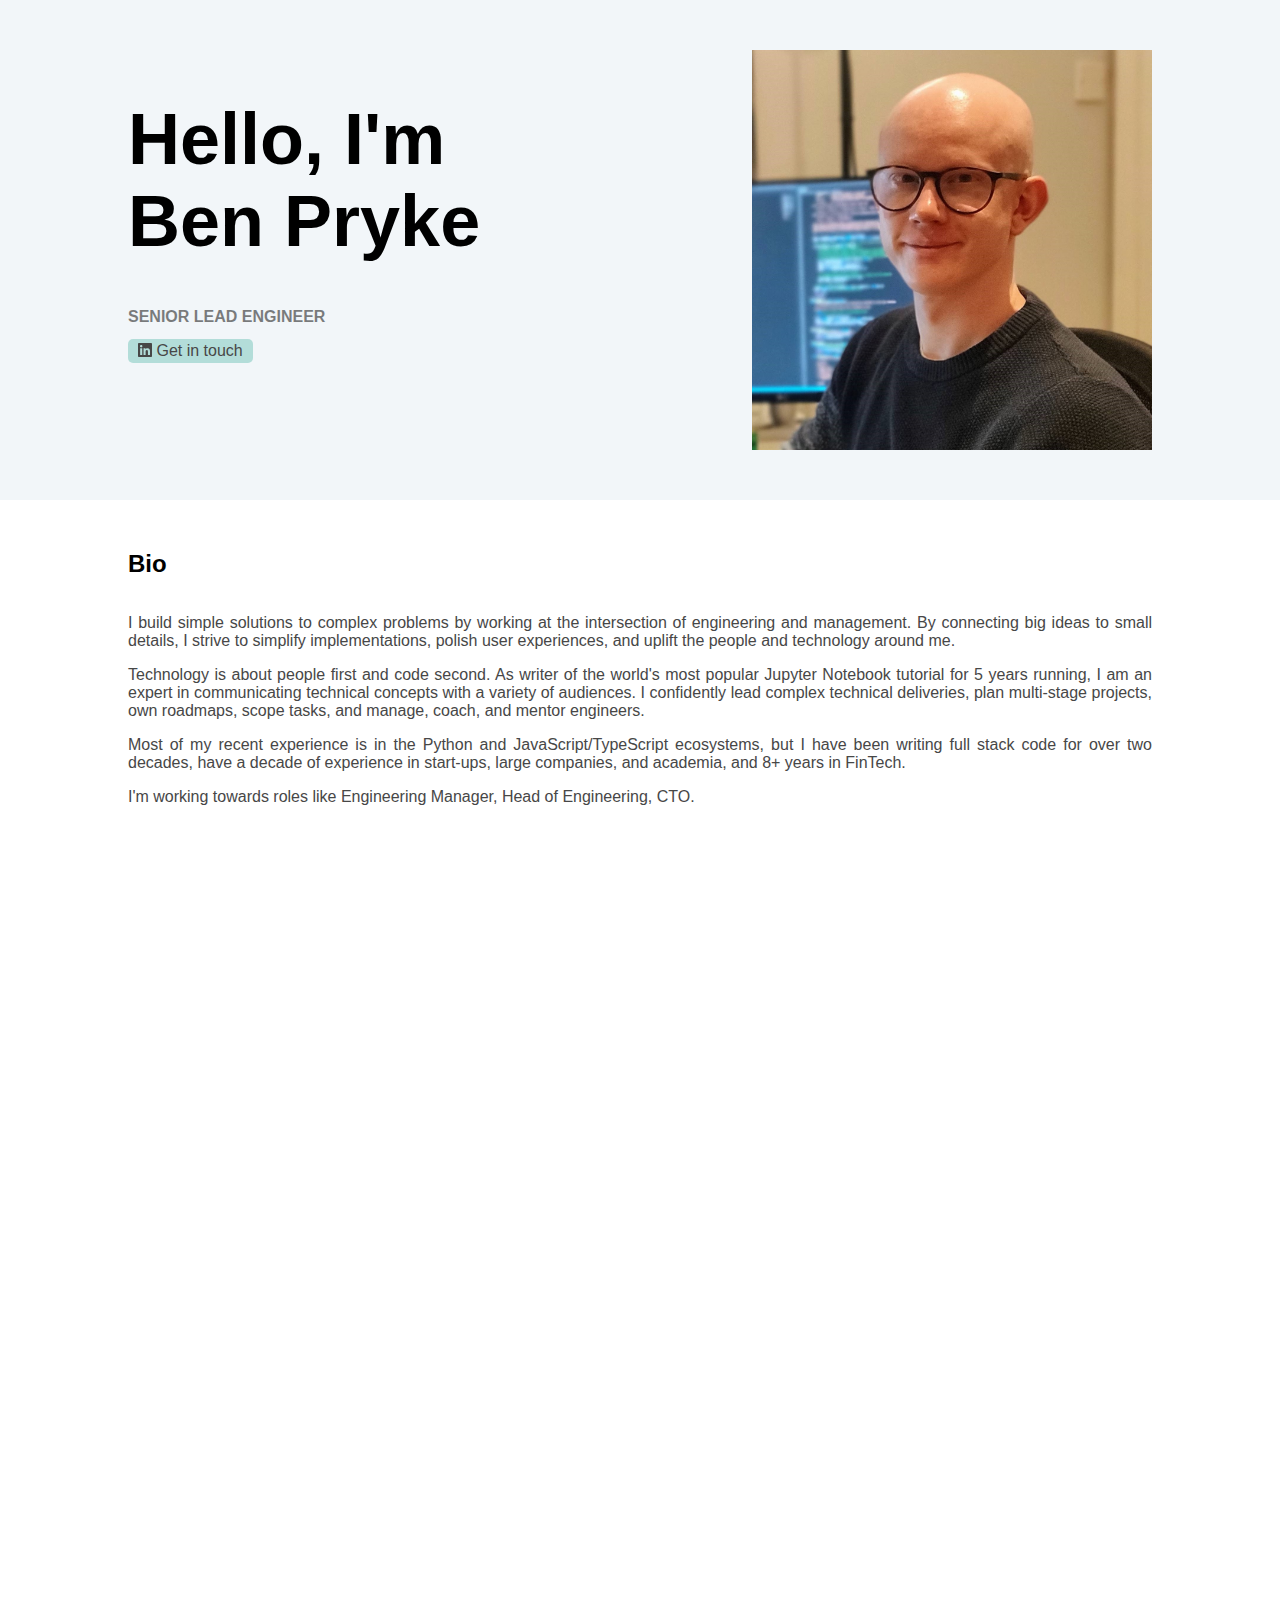
==== commit 30742c0a: "Deploying to master from @ benpryke/personal-website@5711f8d135402c48affca650c09b3a581989c5d3 🚀" ====
--- a/index.html
+++ b/index.html
@@ -1 +1,4 @@
-<!DOCTYPE html><html lang="en-gb"><head><meta charset="utf-8"><style type="text/css">:host,:root{--fa-font-solid:normal 900 1em/1 "Font Awesome 6 Free";--fa-font-regular:normal 400 1em/1 "Font Awesome 6 Free";--fa-font-light:normal 300 1em/1 "Font Awesome 6 Pro";--fa-font-thin:normal 100 1em/1 "Font Awesome 6 Pro";--fa-font-duotone:normal 900 1em/1 "Font Awesome 6 Duotone";--fa-font-duotone-regular:normal 400 1em/1 "Font Awesome 6 Duotone";--fa-font-duotone-light:normal 300 1em/1 "Font Awesome 6 Duotone";--fa-font-duotone-thin:normal 100 1em/1 "Font Awesome 6 Duotone";--fa-font-brands:normal 400 1em/1 "Font Awesome 6 Brands";--fa-font-sharp-solid:normal 900 1em/1 "Font Awesome 6 Sharp";--fa-font-sharp-regular:normal 400 1em/1 "Font Awesome 6 Sharp";--fa-font-sharp-light:normal 300 1em/1 "Font Awesome 6 Sharp";--fa-font-sharp-thin:normal 100 1em/1 "Font Awesome 6 Sharp";--fa-font-sharp-duotone-solid:normal 900 1em/1 "Font Awesome 6 Sharp Duotone";--fa-font-sharp-duotone-regular:normal 400 1em/1 "Font Awesome 6 Sharp Duotone";--fa-font-sharp-duotone-light:normal 300 1em/1 "Font Awesome 6 Sharp Duotone";--fa-font-sharp-duotone-thin:normal 100 1em/1 "Font Awesome 6 Sharp Duotone"}svg:not(:host).svg-inline--fa,svg:not(:root).svg-inline--fa{overflow:visible;box-sizing:content-box}.svg-inline--fa{display:var(--fa-display,inline-block);height:1em;overflow:visible;vertical-align:-.125em}.svg-inline--fa.fa-2xs{vertical-align:.1em}.svg-inline--fa.fa-xs{vertical-align:0}.svg-inline--fa.fa-sm{vertical-align:-.0714285705em}.svg-inline--fa.fa-lg{vertical-align:-.2em}.svg-inline--fa.fa-xl{vertical-align:-.25em}.svg-inline--fa.fa-2xl{vertical-align:-.3125em}.svg-inline--fa.fa-pull-left{margin-right:var(--fa-pull-margin,.3em);width:auto}.svg-inline--fa.fa-pull-right{margin-left:var(--fa-pull-margin,.3em);width:auto}.svg-inline--fa.fa-li{width:var(--fa-li-width,2em);top:.25em}.svg-inline--fa.fa-fw{width:var(--fa-fw-width,1.25em)}.fa-layers svg.svg-inline--fa{bottom:0;left:0;margin:auto;position:absolute;right:0;top:0}.fa-layers-counter,.fa-layers-text{display:inline-block;position:absolute;text-align:center}.fa-layers{display:inline-block;height:1em;position:relative;text-align:center;vertical-align:-.125em;width:1em}.fa-layers svg.svg-inline--fa{transform-origin:center center}.fa-layers-text{left:50%;top:50%;transform:translate(-50%,-50%);transform-origin:center center}.fa-layers-counter{background-color:var(--fa-counter-background-color,#ff253a);border-radius:var(--fa-counter-border-radius,1em);box-sizing:border-box;color:var(--fa-inverse,#fff);line-height:var(--fa-counter-line-height,1);max-width:var(--fa-counter-max-width,5em);min-width:var(--fa-counter-min-width,1.5em);overflow:hidden;padding:var(--fa-counter-padding,.25em .5em);right:var(--fa-right,0);text-overflow:ellipsis;top:var(--fa-top,0);transform:scale(var(--fa-counter-scale,.25));transform-origin:top right}.fa-layers-bottom-right{bottom:var(--fa-bottom,0);right:var(--fa-right,0);top:auto;transform:scale(var(--fa-layers-scale,.25));transform-origin:bottom right}.fa-layers-bottom-left{bottom:var(--fa-bottom,0);left:var(--fa-left,0);right:auto;top:auto;transform:scale(var(--fa-layers-scale,.25));transform-origin:bottom left}.fa-layers-top-right{top:var(--fa-top,0);right:var(--fa-right,0);transform:scale(var(--fa-layers-scale,.25));transform-origin:top right}.fa-layers-top-left{left:var(--fa-left,0);right:auto;top:var(--fa-top,0);transform:scale(var(--fa-layers-scale,.25));transform-origin:top left}.fa-1x{font-size:1em}.fa-2x{font-size:2em}.fa-3x{font-size:3em}.fa-4x{font-size:4em}.fa-5x{font-size:5em}.fa-6x{font-size:6em}.fa-7x{font-size:7em}.fa-8x{font-size:8em}.fa-9x{font-size:9em}.fa-10x{font-size:10em}.fa-2xs{font-size:.625em;line-height:.1em;vertical-align:.225em}.fa-xs{font-size:.75em;line-height:.0833333337em;vertical-align:.125em}.fa-sm{font-size:.875em;line-height:.0714285718em;vertical-align:.0535714295em}.fa-lg{font-size:1.25em;line-height:.05em;vertical-align:-.075em}.fa-xl{font-size:1.5em;line-height:.0416666682em;vertical-align:-.125em}.fa-2xl{font-size:2em;line-height:.03125em;vertical-align:-.1875em}.fa-fw{text-align:center;width:1.25em}.fa-ul{list-style-type:none;margin-left:var(--fa-li-margin,2.5em);padding-left:0}.fa-ul>li{position:relative}.fa-li{left:calc(-1 * var(--fa-li-width,2em));position:absolute;text-align:center;width:var(--fa-li-width,2em);line-height:inherit}.fa-border{border-color:var(--fa-border-color,#eee);border-radius:var(--fa-border-radius,.1em);border-style:var(--fa-border-style,solid);border-width:var(--fa-border-width,.08em);padding:var(--fa-border-padding,.2em .25em .15em)}.fa-pull-left{float:left;margin-right:var(--fa-pull-margin,.3em)}.fa-pull-right{float:right;margin-left:var(--fa-pull-margin,.3em)}.fa-beat{animation-name:fa-beat;animation-delay:var(--fa-animation-delay,0s);animation-direction:var(--fa-animation-direction,normal);animation-duration:var(--fa-animation-duration,1s);animation-iteration-count:var(--fa-animation-iteration-count,infinite);animation-timing-function:var(--fa-animation-timing,ease-in-out)}.fa-bounce{animation-name:fa-bounce;animation-delay:var(--fa-animation-delay,0s);animation-direction:var(--fa-animation-direction,normal);animation-duration:var(--fa-animation-duration,1s);animation-iteration-count:var(--fa-animation-iteration-count,infinite);animation-timing-function:var(--fa-animation-timing,cubic-bezier(.28,.84,.42,1))}.fa-fade{animation-name:fa-fade;animation-delay:var(--fa-animation-delay,0s);animation-direction:var(--fa-animation-direction,normal);animation-duration:var(--fa-animation-duration,1s);animation-iteration-count:var(--fa-animation-iteration-count,infinite);animation-timing-function:var(--fa-animation-timing,cubic-bezier(.4,0,.6,1))}.fa-beat-fade{animation-name:fa-beat-fade;animation-delay:var(--fa-animation-delay,0s);animation-direction:var(--fa-animation-direction,normal);animation-duration:var(--fa-animation-duration,1s);animation-iteration-count:var(--fa-animation-iteration-count,infinite);animation-timing-function:var(--fa-animation-timing,cubic-bezier(.4,0,.6,1))}.fa-flip{animation-name:fa-flip;animation-delay:var(--fa-animation-delay,0s);animation-direction:var(--fa-animation-direction,normal);animation-duration:var(--fa-animation-duration,1s);animation-iteration-count:var(--fa-animation-iteration-count,infinite);animation-timing-function:var(--fa-animation-timing,ease-in-out)}.fa-shake{animation-name:fa-shake;animation-delay:var(--fa-animation-delay,0s);animation-direction:var(--fa-animation-direction,normal);animation-duration:var(--fa-animation-duration,1s);animation-iteration-count:var(--fa-animation-iteration-count,infinite);animation-timing-function:var(--fa-animation-timing,linear)}.fa-spin{animation-name:fa-spin;animation-delay:var(--fa-animation-delay,0s);animation-direction:var(--fa-animation-direction,normal);animation-duration:var(--fa-animation-duration,2s);animation-iteration-count:var(--fa-animation-iteration-count,infinite);animation-timing-function:var(--fa-animation-timing,linear)}.fa-spin-reverse{--fa-animation-direction:reverse}.fa-pulse,.fa-spin-pulse{animation-name:fa-spin;animation-direction:var(--fa-animation-direction,normal);animation-duration:var(--fa-animation-duration,1s);animation-iteration-count:var(--fa-animation-iteration-count,infinite);animation-timing-function:var(--fa-animation-timing,steps(8))}@media (prefers-reduced-motion:reduce){.fa-beat,.fa-beat-fade,.fa-bounce,.fa-fade,.fa-flip,.fa-pulse,.fa-shake,.fa-spin,.fa-spin-pulse{animation-delay:-1ms;animation-duration:1ms;animation-iteration-count:1;transition-delay:0s;transition-duration:0s}}@keyframes fa-beat{0%,90%{transform:scale(1)}45%{transform:scale(var(--fa-beat-scale,1.25))}}@keyframes fa-bounce{0%{transform:scale(1,1) translateY(0)}10%{transform:scale(var(--fa-bounce-start-scale-x,1.1),var(--fa-bounce-start-scale-y,.9)) translateY(0)}30%{transform:scale(var(--fa-bounce-jump-scale-x,.9),var(--fa-bounce-jump-scale-y,1.1)) translateY(var(--fa-bounce-height,-.5em))}50%{transform:scale(var(--fa-bounce-land-scale-x,1.05),var(--fa-bounce-land-scale-y,.95)) translateY(0)}57%{transform:scale(1,1) translateY(var(--fa-bounce-rebound,-.125em))}64%{transform:scale(1,1) translateY(0)}100%{transform:scale(1,1) translateY(0)}}@keyframes fa-fade{50%{opacity:var(--fa-fade-opacity,.4)}}@keyframes fa-beat-fade{0%,100%{opacity:var(--fa-beat-fade-opacity,.4);transform:scale(1)}50%{opacity:1;transform:scale(var(--fa-beat-fade-scale,1.125))}}@keyframes fa-flip{50%{transform:rotate3d(var(--fa-flip-x,0),var(--fa-flip-y,1),var(--fa-flip-z,0),var(--fa-flip-angle,-180deg))}}@keyframes fa-shake{0%{transform:rotate(-15deg)}4%{transform:rotate(15deg)}24%,8%{transform:rotate(-18deg)}12%,28%{transform:rotate(18deg)}16%{transform:rotate(-22deg)}20%{transform:rotate(22deg)}32%{transform:rotate(-12deg)}36%{transform:rotate(12deg)}100%,40%{transform:rotate(0)}}@keyframes fa-spin{0%{transform:rotate(0)}100%{transform:rotate(360deg)}}.fa-rotate-90{transform:rotate(90deg)}.fa-rotate-180{transform:rotate(180deg)}.fa-rotate-270{transform:rotate(270deg)}.fa-flip-horizontal{transform:scale(-1,1)}.fa-flip-vertical{transform:scale(1,-1)}.fa-flip-both,.fa-flip-horizontal.fa-flip-vertical{transform:scale(-1,-1)}.fa-rotate-by{transform:rotate(var(--fa-rotate-angle,0))}.fa-stack{display:inline-block;vertical-align:middle;height:2em;position:relative;width:2.5em}.fa-stack-1x,.fa-stack-2x{bottom:0;left:0;margin:auto;position:absolute;right:0;top:0;z-index:var(--fa-stack-z-index,auto)}.svg-inline--fa.fa-stack-1x{height:1em;width:1.25em}.svg-inline--fa.fa-stack-2x{height:2em;width:2.5em}.fa-inverse{color:var(--fa-inverse,#fff)}.fa-sr-only,.sr-only{position:absolute;width:1px;height:1px;padding:0;margin:-1px;overflow:hidden;clip:rect(0,0,0,0);white-space:nowrap;border-width:0}.fa-sr-only-focusable:not(:focus),.sr-only-focusable:not(:focus){position:absolute;width:1px;height:1px;padding:0;margin:-1px;overflow:hidden;clip:rect(0,0,0,0);white-space:nowrap;border-width:0}.svg-inline--fa .fa-primary{fill:var(--fa-primary-color,currentColor);opacity:var(--fa-primary-opacity,1)}.svg-inline--fa .fa-secondary{fill:var(--fa-secondary-color,currentColor);opacity:var(--fa-secondary-opacity,.4)}.svg-inline--fa.fa-swap-opacity .fa-primary{opacity:var(--fa-secondary-opacity,.4)}.svg-inline--fa.fa-swap-opacity .fa-secondary{opacity:var(--fa-primary-opacity,1)}.svg-inline--fa mask .fa-primary,.svg-inline--fa mask .fa-secondary{fill:#000}</style><link href="/favicon.ico" rel="shortcut icon"><link href="/favicon-32x32.png" rel="icon" sizes="32x32" type="image/png"><link href="/favicon-16x16.png" rel="icon" sizes="16x16" type="image/png"><link href="/apple-touch-icon.png" rel="apple-touch-icon" sizes="180x180"><meta content="width=device-width,initial-scale=1,shrink-to-fit=no" name="viewport"><meta content="#50bebe" name="theme-color"><link href="/manifest.json" rel="manifest"><title>Benjamin Pryke | Developer</title><meta content="Ben Pryke is an entrepreneur building tech for humans. Currently a senior tech lead at JPMC, formerly at Beacon Platform, and two time startup co-founder." name="description"><meta content="Ben, Benjamin, Pryke, engineer, developer, dev, programmer, entrepreneur, startup, start-up, Python, JavaScript, full stack, senior, lead" name="keywords"><script src="https://www.googletagmanager.com/gtag/js?id=G-BXW9QDPKF5" async></script><script>function gtag(){dataLayer.push(arguments)}window.dataLayer=window.dataLayer||[],gtag("js",new Date),gtag("config","G-BXW9QDPKF5")</script><script src="/static/js/main.5bf0c356.js" defer></script><link href="/static/css/main.e561cb34.css" rel="stylesheet"><link href="https://www.googletagmanager.com" rel="preconnect"><link href="https://region1.google-analytics.com" rel="preconnect"></head><body><noscript>Enabling JavaScript will enhance this site</noscript><div id="root"><div class="app"><section class="banner hero faded-in"><img alt="Benjamin Pryke" src="images/headshot.jpg"><div class="text"><h1>Hello, I'm Ben Pryke</h1><h2>Senior Lead Engineer</h2><a href="https://linkedin.com/in/benjaminpryke" class="social-button"><svg aria-hidden="true" class="svg-inline--fa fa-linkedin" data-icon="linkedin" data-prefix="fab" focusable="false" role="img" viewBox="0 0 448 512" xmlns="http://www.w3.org/2000/svg"><path d="M416 32H31.9C14.3 32 0 46.5 0 64.3v383.4C0 465.5 14.3 480 31.9 480H416c17.6 0 32-14.5 32-32.3V64.3c0-17.8-14.4-32.3-32-32.3zM135.4 416H69V202.2h66.5V416zm-33.2-243c-21.3 0-38.5-17.3-38.5-38.5S80.9 96 102.2 96c21.2 0 38.5 17.3 38.5 38.5 0 21.3-17.2 38.5-38.5 38.5zm282.1 243h-66.4V312c0-24.8-.5-56.7-34.5-56.7-34.6 0-39.9 27-39.9 54.9V416h-66.4V202.2h63.7v29.2h.9c8.9-16.8 30.6-34.5 62.9-34.5 67.2 0 79.7 44.3 79.7 101.9V416z" fill="currentColor"></path></svg> Get in touch</a></div></section><section class="banner paragraph faded-out"><div class="paragraph-header"><h2>Bio</h2></div><p>I build simple solutions to complex problems by working at the intersection of engineering and management. By connecting big ideas to small details, I strive to simplify implementations, polish user experiences, and uplift the people and technology around me.</p><p>Technology is about people first and code second. As writer of the world's most popular Jupyter Notebook tutorial for 5 years running, I am an expert in communicating technical concepts with a variety of audiences. I confidently lead complex technical deliveries, plan multi-stage projects, own roadmaps, scope tasks, and manage, coach, and mentor engineers.</p><p>Most of my recent experience is in the Python and JavaScript/TypeScript ecosystems, but I have been writing full stack code for over two decades, have a decade of experience in start-ups, large companies, and academia, and 8+ years in FinTech.</p><p>I'm working towards roles like Engineering Manager, Head of Engineering, CTO.</p></section><section class="banner showcase faded-out"><h2>Published Articles</h2><div class="showpieces"><a href="https://www.dataquest.io/blog/advanced-jupyter-notebooks-tutorial/"><div class="showpiece"><div></div><h3>Advanced Jupyter Notebooks: A Tutorial</h3><p>Popular with serious Jupyter users, this is an adventure through scripted execution, reporting pipelines, working with databases, and much more</p></div></a><a href="https://www.dataquest.io/blog/jupyter-notebook-tutorial/"><div class="showpiece"><div></div><h3>Jupyter Notebook for Beginners: A Tutorial</h3><p>Exploring the basics of creating a Jupyter Notebook, the important terminology, and how easily notebooks can be shared and published online</p></div></a><a href="https://www.dataquest.io/blog/settingwithcopywarning/"><div class="showpiece"><div></div><h3>Understanding SettingwithCopyWarning in pandas</h3><p>A deep dive into everything there is to know about the most common (and most misunderstood) warning in pandas</p></div></a></div></section><section class="banner paragraph faded-out"><div class="paragraph-header"><h2>Co-founder and CTO, Maeva</h2></div><p>Since 2020, I have worked with co-founder Natalie O'Neill to build Maeva, a product search engine that begins with a niche focus on the sunscreen market.</p><p>At Maeva, we believe that online product search no longer meets user needs. No company lets you search across all vendors with advanced filters that truly fit the product category. We value consistent, high quality data accessible via a wide range of tailored filters.</p><p>I am responsible for the technical implementation of the product vision, including the cloud architecture, data model, data pipeline, and user interfaces.</p><p>Key tech: Firebase, GCP, React, JavaScript, TypeScript, Express, Python, Pandas, Docker, NoSQL</p></section><section class="banner showcase faded-out"><h2>Recent Projects</h2><div class="showpieces"><a href="https://meetmaeva.com/"><div class="showpiece"><div></div><h3>Maeva: The SPF Search Engine</h3><p>Sunscreen search engine enabling users to search 1000s of products across multiple vendors with advanced filters; built on Firebase and GCP with React and Python</p></div></a><a href="https://wortle.xyz"><div class="showpiece"><div></div><h3>Wortle: German Wordle</h3><p>German version of the popular game Wordle with German keyboard, desktop and mobile support, light and dark mode, and more; built predominantly in 1 day in React</p></div></a></div></section><section class="banner logos faded-out"><h2>Professional Relationships</h2><div class="logo-collection"><a href="https://jpmorgan.com" class="logo"><div></div></a><a href="https://meetmaeva.com" class="logo"><div></div></a><a href="https://beacon.io" class="logo"><div></div></a><a href="https://www.dataquest.io" class="logo"><div></div></a><a href="https://www.linkedin.com/company/machina-capital" class="logo"><div></div></a><a href="https://www.alzheimers-brace.org" class="logo"><div></div></a><a href="https://epsrc.ukri.org/" class="logo"><div></div></a><a href="https://www.thepodcasthost.com" class="logo"><div></div></a><a href="https://seymourpools.co.uk" class="logo"><div></div></a><a href="http://www.bris.ac.uk/engineering/departments/computerscience/" class="logo"><div></div></a><a href="http://www.anc.ed.ac.uk/machine-learning/" class="logo"><div></div></a></div></section><section class="banner footer faded-out"><h2>Get in touch</h2><footer><a href="https://linkedin.com/in/benjaminpryke" class="social-button"><svg aria-hidden="true" class="svg-inline--fa fa-linkedin" data-icon="linkedin" data-prefix="fab" focusable="false" role="img" viewBox="0 0 448 512" xmlns="http://www.w3.org/2000/svg"><path d="M416 32H31.9C14.3 32 0 46.5 0 64.3v383.4C0 465.5 14.3 480 31.9 480H416c17.6 0 32-14.5 32-32.3V64.3c0-17.8-14.4-32.3-32-32.3zM135.4 416H69V202.2h66.5V416zm-33.2-243c-21.3 0-38.5-17.3-38.5-38.5S80.9 96 102.2 96c21.2 0 38.5 17.3 38.5 38.5 0 21.3-17.2 38.5-38.5 38.5zm282.1 243h-66.4V312c0-24.8-.5-56.7-34.5-56.7-34.6 0-39.9 27-39.9 54.9V416h-66.4V202.2h63.7v29.2h.9c8.9-16.8 30.6-34.5 62.9-34.5 67.2 0 79.7 44.3 79.7 101.9V416z" fill="currentColor"></path></svg> LinkedIn</a><a href="https://twitter.com/BenjaminPryke" class="social-button"><svg aria-hidden="true" class="svg-inline--fa fa-twitter" data-icon="twitter" data-prefix="fab" focusable="false" role="img" viewBox="0 0 512 512" xmlns="http://www.w3.org/2000/svg"><path d="M459.37 151.716c.325 4.548.325 9.097.325 13.645 0 138.72-105.583 298.558-298.558 298.558-59.452 0-114.68-17.219-161.137-47.106 8.447.974 16.568 1.299 25.34 1.299 49.055 0 94.213-16.568 130.274-44.832-46.132-.975-84.792-31.188-98.112-72.772 6.498.974 12.995 1.624 19.818 1.624 9.421 0 18.843-1.3 27.614-3.573-48.081-9.747-84.143-51.98-84.143-102.985v-1.299c13.969 7.797 30.214 12.67 47.431 13.319-28.264-18.843-46.781-51.005-46.781-87.391 0-19.492 5.197-37.36 14.294-52.954 51.655 63.675 129.3 105.258 216.365 109.807-1.624-7.797-2.599-15.918-2.599-24.04 0-57.828 46.782-104.934 104.934-104.934 30.213 0 57.502 12.67 76.67 33.137 23.715-4.548 46.456-13.32 66.599-25.34-7.798 24.366-24.366 44.833-46.132 57.827 21.117-2.273 41.584-8.122 60.426-16.243-14.292 20.791-32.161 39.308-52.628 54.253z" fill="currentColor"></path></svg> Twitter</a><a href="https://github.com/benpryke" class="social-button"><svg aria-hidden="true" class="svg-inline--fa fa-github" data-icon="github" data-prefix="fab" focusable="false" role="img" viewBox="0 0 496 512" xmlns="http://www.w3.org/2000/svg"><path d="M165.9 397.4c0 2-2.3 3.6-5.2 3.6-3.3.3-5.6-1.3-5.6-3.6 0-2 2.3-3.6 5.2-3.6 3-.3 5.6 1.3 5.6 3.6zm-31.1-4.5c-.7 2 1.3 4.3 4.3 4.9 2.6 1 5.6 0 6.2-2s-1.3-4.3-4.3-5.2c-2.6-.7-5.5.3-6.2 2.3zm44.2-1.7c-2.9.7-4.9 2.6-4.6 4.9.3 2 2.9 3.3 5.9 2.6 2.9-.7 4.9-2.6 4.6-4.6-.3-1.9-3-3.2-5.9-2.9zM244.8 8C106.1 8 0 113.3 0 252c0 110.9 69.8 205.8 169.5 239.2 12.8 2.3 17.3-5.6 17.3-12.1 0-6.2-.3-40.4-.3-61.4 0 0-70 15-84.7-29.8 0 0-11.4-29.1-27.8-36.6 0 0-22.9-15.7 1.6-15.4 0 0 24.9 2 38.6 25.8 21.9 38.6 58.6 27.5 72.9 20.9 2.3-16 8.8-27.1 16-33.7-55.9-6.2-112.3-14.3-112.3-110.5 0-27.5 7.6-41.3 23.6-58.9-2.6-6.5-11.1-33.3 2.6-67.9 20.9-6.5 69 27 69 27 20-5.6 41.5-8.5 62.8-8.5s42.8 2.9 62.8 8.5c0 0 48.1-33.6 69-27 13.7 34.7 5.2 61.4 2.6 67.9 16 17.7 25.8 31.5 25.8 58.9 0 96.5-58.9 104.2-114.8 110.5 9.2 7.9 17 22.9 17 46.4 0 33.7-.3 75.4-.3 83.6 0 6.5 4.6 14.4 17.3 12.1C428.2 457.8 496 362.9 496 252 496 113.3 383.5 8 244.8 8zM97.2 352.9c-1.3 1-1 3.3.7 5.2 1.6 1.6 3.9 2.3 5.2 1 1.3-1 1-3.3-.7-5.2-1.6-1.6-3.9-2.3-5.2-1zm-10.8-8.1c-.7 1.3.3 2.9 2.3 3.9 1.6 1 3.6.7 4.3-.7.7-1.3-.3-2.9-2.3-3.9-2-.6-3.6-.3-4.3.7zm32.4 35.6c-1.6 1.3-1 4.3 1.3 6.2 2.3 2.3 5.2 2.6 6.5 1 1.3-1.3.7-4.3-1.3-6.2-2.2-2.3-5.2-2.6-6.5-1zm-11.4-14.7c-1.6 1-1.6 3.6 0 5.9 1.6 2.3 4.3 3.3 5.6 2.3 1.6-1.3 1.6-3.9 0-6.2-1.4-2.3-4-3.3-5.6-2z" fill="currentColor"></path></svg> GitHub</a><a href="https://stackoverflow.com/users/604687/ninjakannon" class="social-button"><svg aria-hidden="true" class="svg-inline--fa fa-stack-overflow" data-icon="stack-overflow" data-prefix="fab" focusable="false" role="img" viewBox="0 0 384 512" xmlns="http://www.w3.org/2000/svg"><path d="M290.7 311L95 269.7 86.8 309l195.7 41zm51-87L188.2 95.7l-25.5 30.8 153.5 128.3zm-31.2 39.7L129.2 179l-16.7 36.5L293.7 300zM262 32l-32 24 119.3 160.3 32-24zm20.5 328h-200v39.7h200zm39.7 80H42.7V320h-40v160h359.5V320h-40z" fill="currentColor"></path></svg> Stack Overflow</a><a href="https://www.instagram.com/gym_ninja_ben" class="social-button"><svg aria-hidden="true" class="svg-inline--fa fa-instagram" data-icon="instagram" data-prefix="fab" focusable="false" role="img" viewBox="0 0 448 512" xmlns="http://www.w3.org/2000/svg"><path d="M224.1 141c-63.6 0-114.9 51.3-114.9 114.9s51.3 114.9 114.9 114.9S339 319.5 339 255.9 287.7 141 224.1 141zm0 189.6c-41.1 0-74.7-33.5-74.7-74.7s33.5-74.7 74.7-74.7 74.7 33.5 74.7 74.7-33.6 74.7-74.7 74.7zm146.4-194.3c0 14.9-12 26.8-26.8 26.8-14.9 0-26.8-12-26.8-26.8s12-26.8 26.8-26.8 26.8 12 26.8 26.8zm76.1 27.2c-1.7-35.9-9.9-67.7-36.2-93.9-26.2-26.2-58-34.4-93.9-36.2-37-2.1-147.9-2.1-184.9 0-35.8 1.7-67.6 9.9-93.9 36.1s-34.4 58-36.2 93.9c-2.1 37-2.1 147.9 0 184.9 1.7 35.9 9.9 67.7 36.2 93.9s58 34.4 93.9 36.2c37 2.1 147.9 2.1 184.9 0 35.9-1.7 67.7-9.9 93.9-36.2 26.2-26.2 34.4-58 36.2-93.9 2.1-37 2.1-147.8 0-184.8zM398.8 388c-7.8 19.6-22.9 34.7-42.6 42.6-29.5 11.7-99.5 9-132.1 9s-102.7 2.6-132.1-9c-19.6-7.8-34.7-22.9-42.6-42.6-11.7-29.5-9-99.5-9-132.1s-2.6-102.7 9-132.1c7.8-19.6 22.9-34.7 42.6-42.6 29.5-11.7 99.5-9 132.1-9s102.7-2.6 132.1 9c19.6 7.8 34.7 22.9 42.6 42.6 11.7 29.5 9 99.5 9 132.1s2.7 102.7-9 132.1z" fill="currentColor"></path></svg> Instagram</a></footer></section></div></div></body></html>+<!DOCTYPE html><html lang="en-gb"><head><meta charset="utf-8"><style type="text/css">:host,:root{--fa-font-solid:normal 900 1em/1 "Font Awesome 6 Free";--fa-font-regular:normal 400 1em/1 "Font Awesome 6 Free";--fa-font-light:normal 300 1em/1 "Font Awesome 6 Pro";--fa-font-thin:normal 100 1em/1 "Font Awesome 6 Pro";--fa-font-duotone:normal 900 1em/1 "Font Awesome 6 Duotone";--fa-font-duotone-regular:normal 400 1em/1 "Font Awesome 6 Duotone";--fa-font-duotone-light:normal 300 1em/1 "Font Awesome 6 Duotone";--fa-font-duotone-thin:normal 100 1em/1 "Font Awesome 6 Duotone";--fa-font-brands:normal 400 1em/1 "Font Awesome 6 Brands";--fa-font-sharp-solid:normal 900 1em/1 "Font Awesome 6 Sharp";--fa-font-sharp-regular:normal 400 1em/1 "Font Awesome 6 Sharp";--fa-font-sharp-light:normal 300 1em/1 "Font Awesome 6 Sharp";--fa-font-sharp-thin:normal 100 1em/1 "Font Awesome 6 Sharp";--fa-font-sharp-duotone-solid:normal 900 1em/1 "Font Awesome 6 Sharp Duotone";--fa-font-sharp-duotone-regular:normal 400 1em/1 "Font Awesome 6 Sharp Duotone";--fa-font-sharp-duotone-light:normal 300 1em/1 "Font Awesome 6 Sharp Duotone";--fa-font-sharp-duotone-thin:normal 100 1em/1 "Font Awesome 6 Sharp Duotone"}svg:not(:host).svg-inline--fa,svg:not(:root).svg-inline--fa{overflow:visible;box-sizing:content-box}.svg-inline--fa{display:var(--fa-display,inline-block);height:1em;overflow:visible;vertical-align:-.125em}.svg-inline--fa.fa-2xs{vertical-align:.1em}.svg-inline--fa.fa-xs{vertical-align:0}.svg-inline--fa.fa-sm{vertical-align:-.0714285705em}.svg-inline--fa.fa-lg{vertical-align:-.2em}.svg-inline--fa.fa-xl{vertical-align:-.25em}.svg-inline--fa.fa-2xl{vertical-align:-.3125em}.svg-inline--fa.fa-pull-left{margin-right:var(--fa-pull-margin,.3em);width:auto}.svg-inline--fa.fa-pull-right{margin-left:var(--fa-pull-margin,.3em);width:auto}.svg-inline--fa.fa-li{width:var(--fa-li-width,2em);top:.25em}.svg-inline--fa.fa-fw{width:var(--fa-fw-width,1.25em)}.fa-layers svg.svg-inline--fa{bottom:0;left:0;margin:auto;position:absolute;right:0;top:0}.fa-layers-counter,.fa-layers-text{display:inline-block;position:absolute;text-align:center}.fa-layers{display:inline-block;height:1em;position:relative;text-align:center;vertical-align:-.125em;width:1em}.fa-layers svg.svg-inline--fa{transform-origin:center center}.fa-layers-text{left:50%;top:50%;transform:translate(-50%,-50%);transform-origin:center center}.fa-layers-counter{background-color:var(--fa-counter-background-color,#ff253a);border-radius:var(--fa-counter-border-radius,1em);box-sizing:border-box;color:var(--fa-inverse,#fff);line-height:var(--fa-counter-line-height,1);max-width:var(--fa-counter-max-width,5em);min-width:var(--fa-counter-min-width,1.5em);overflow:hidden;padding:var(--fa-counter-padding,.25em .5em);right:var(--fa-right,0);text-overflow:ellipsis;top:var(--fa-top,0);transform:scale(var(--fa-counter-scale,.25));transform-origin:top right}.fa-layers-bottom-right{bottom:var(--fa-bottom,0);right:var(--fa-right,0);top:auto;transform:scale(var(--fa-layers-scale,.25));transform-origin:bottom right}.fa-layers-bottom-left{bottom:var(--fa-bottom,0);left:var(--fa-left,0);right:auto;top:auto;transform:scale(var(--fa-layers-scale,.25));transform-origin:bottom left}.fa-layers-top-right{top:var(--fa-top,0);right:var(--fa-right,0);transform:scale(var(--fa-layers-scale,.25));transform-origin:top right}.fa-layers-top-left{left:var(--fa-left,0);right:auto;top:var(--fa-top,0);transform:scale(var(--fa-layers-scale,.25));transform-origin:top left}.fa-1x{font-size:1em}.fa-2x{font-size:2em}.fa-3x{font-size:3em}.fa-4x{font-size:4em}.fa-5x{font-size:5em}.fa-6x{font-size:6em}.fa-7x{font-size:7em}.fa-8x{font-size:8em}.fa-9x{font-size:9em}.fa-10x{font-size:10em}.fa-2xs{font-size:.625em;line-height:.1em;vertical-align:.225em}.fa-xs{font-size:.75em;line-height:.0833333337em;vertical-align:.125em}.fa-sm{font-size:.875em;line-height:.0714285718em;vertical-align:.0535714295em}.fa-lg{font-size:1.25em;line-height:.05em;vertical-align:-.075em}.fa-xl{font-size:1.5em;line-height:.0416666682em;vertical-align:-.125em}.fa-2xl{font-size:2em;line-height:.03125em;vertical-align:-.1875em}.fa-fw{text-align:center;width:1.25em}.fa-ul{list-style-type:none;margin-left:var(--fa-li-margin,2.5em);padding-left:0}.fa-ul>li{position:relative}.fa-li{left:calc(-1 * var(--fa-li-width,2em));position:absolute;text-align:center;width:var(--fa-li-width,2em);line-height:inherit}.fa-border{border-color:var(--fa-border-color,#eee);border-radius:var(--fa-border-radius,.1em);border-style:var(--fa-border-style,solid);border-width:var(--fa-border-width,.08em);padding:var(--fa-border-padding,.2em .25em .15em)}.fa-pull-left{float:left;margin-right:var(--fa-pull-margin,.3em)}.fa-pull-right{float:right;margin-left:var(--fa-pull-margin,.3em)}.fa-beat{animation-name:fa-beat;animation-delay:var(--fa-animation-delay,0s);animation-direction:var(--fa-animation-direction,normal);animation-duration:var(--fa-animation-duration,1s);animation-iteration-count:var(--fa-animation-iteration-count,infinite);animation-timing-function:var(--fa-animation-timing,ease-in-out)}.fa-bounce{animation-name:fa-bounce;animation-delay:var(--fa-animation-delay,0s);animation-direction:var(--fa-animation-direction,normal);animation-duration:var(--fa-animation-duration,1s);animation-iteration-count:var(--fa-animation-iteration-count,infinite);animation-timing-function:var(--fa-animation-timing,cubic-bezier(.28,.84,.42,1))}.fa-fade{animation-name:fa-fade;animation-delay:var(--fa-animation-delay,0s);animation-direction:var(--fa-animation-direction,normal);animation-duration:var(--fa-animation-duration,1s);animation-iteration-count:var(--fa-animation-iteration-count,infinite);animation-timing-function:var(--fa-animation-timing,cubic-bezier(.4,0,.6,1))}.fa-beat-fade{animation-name:fa-beat-fade;animation-delay:var(--fa-animation-delay,0s);animation-direction:var(--fa-animation-direction,normal);animation-duration:var(--fa-animation-duration,1s);animation-iteration-count:var(--fa-animation-iteration-count,infinite);animation-timing-function:var(--fa-animation-timing,cubic-bezier(.4,0,.6,1))}.fa-flip{animation-name:fa-flip;animation-delay:var(--fa-animation-delay,0s);animation-direction:var(--fa-animation-direction,normal);animation-duration:var(--fa-animation-duration,1s);animation-iteration-count:var(--fa-animation-iteration-count,infinite);animation-timing-function:var(--fa-animation-timing,ease-in-out)}.fa-shake{animation-name:fa-shake;animation-delay:var(--fa-animation-delay,0s);animation-direction:var(--fa-animation-direction,normal);animation-duration:var(--fa-animation-duration,1s);animation-iteration-count:var(--fa-animation-iteration-count,infinite);animation-timing-function:var(--fa-animation-timing,linear)}.fa-spin{animation-name:fa-spin;animation-delay:var(--fa-animation-delay,0s);animation-direction:var(--fa-animation-direction,normal);animation-duration:var(--fa-animation-duration,2s);animation-iteration-count:var(--fa-animation-iteration-count,infinite);animation-timing-function:var(--fa-animation-timing,linear)}.fa-spin-reverse{--fa-animation-direction:reverse}.fa-pulse,.fa-spin-pulse{animation-name:fa-spin;animation-direction:var(--fa-animation-direction,normal);animation-duration:var(--fa-animation-duration,1s);animation-iteration-count:var(--fa-animation-iteration-count,infinite);animation-timing-function:var(--fa-animation-timing,steps(8))}@media (prefers-reduced-motion:reduce){.fa-beat,.fa-beat-fade,.fa-bounce,.fa-fade,.fa-flip,.fa-pulse,.fa-shake,.fa-spin,.fa-spin-pulse{animation-delay:-1ms;animation-duration:1ms;animation-iteration-count:1;transition-delay:0s;transition-duration:0s}}@keyframes fa-beat{0%,90%{transform:scale(1)}45%{transform:scale(var(--fa-beat-scale,1.25))}}@keyframes fa-bounce{0%{transform:scale(1,1) translateY(0)}10%{transform:scale(var(--fa-bounce-start-scale-x,1.1),var(--fa-bounce-start-scale-y,.9)) translateY(0)}30%{transform:scale(var(--fa-bounce-jump-scale-x,.9),var(--fa-bounce-jump-scale-y,1.1)) translateY(var(--fa-bounce-height,-.5em))}50%{transform:scale(var(--fa-bounce-land-scale-x,1.05),var(--fa-bounce-land-scale-y,.95)) translateY(0)}57%{transform:scale(1,1) translateY(var(--fa-bounce-rebound,-.125em))}64%{transform:scale(1,1) translateY(0)}100%{transform:scale(1,1) translateY(0)}}@keyframes fa-fade{50%{opacity:var(--fa-fade-opacity,.4)}}@keyframes fa-beat-fade{0%,100%{opacity:var(--fa-beat-fade-opacity,.4);transform:scale(1)}50%{opacity:1;transform:scale(var(--fa-beat-fade-scale,1.125))}}@keyframes fa-flip{50%{transform:rotate3d(var(--fa-flip-x,0),var(--fa-flip-y,1),var(--fa-flip-z,0),var(--fa-flip-angle,-180deg))}}@keyframes fa-shake{0%{transform:rotate(-15deg)}4%{transform:rotate(15deg)}24%,8%{transform:rotate(-18deg)}12%,28%{transform:rotate(18deg)}16%{transform:rotate(-22deg)}20%{transform:rotate(22deg)}32%{transform:rotate(-12deg)}36%{transform:rotate(12deg)}100%,40%{transform:rotate(0)}}@keyframes fa-spin{0%{transform:rotate(0)}100%{transform:rotate(360deg)}}.fa-rotate-90{transform:rotate(90deg)}.fa-rotate-180{transform:rotate(180deg)}.fa-rotate-270{transform:rotate(270deg)}.fa-flip-horizontal{transform:scale(-1,1)}.fa-flip-vertical{transform:scale(1,-1)}.fa-flip-both,.fa-flip-horizontal.fa-flip-vertical{transform:scale(-1,-1)}.fa-rotate-by{transform:rotate(var(--fa-rotate-angle,0))}.fa-stack{display:inline-block;vertical-align:middle;height:2em;position:relative;width:2.5em}.fa-stack-1x,.fa-stack-2x{bottom:0;left:0;margin:auto;position:absolute;right:0;top:0;z-index:var(--fa-stack-z-index,auto)}.svg-inline--fa.fa-stack-1x{height:1em;width:1.25em}.svg-inline--fa.fa-stack-2x{height:2em;width:2.5em}.fa-inverse{color:var(--fa-inverse,#fff)}.fa-sr-only,.sr-only{position:absolute;width:1px;height:1px;padding:0;margin:-1px;overflow:hidden;clip:rect(0,0,0,0);white-space:nowrap;border-width:0}.fa-sr-only-focusable:not(:focus),.sr-only-focusable:not(:focus){position:absolute;width:1px;height:1px;padding:0;margin:-1px;overflow:hidden;clip:rect(0,0,0,0);white-space:nowrap;border-width:0}.svg-inline--fa .fa-primary{fill:var(--fa-primary-color,currentColor);opacity:var(--fa-primary-opacity,1)}.svg-inline--fa .fa-secondary{fill:var(--fa-secondary-color,currentColor);opacity:var(--fa-secondary-opacity,.4)}.svg-inline--fa.fa-swap-opacity .fa-primary{opacity:var(--fa-secondary-opacity,.4)}.svg-inline--fa.fa-swap-opacity .fa-secondary{opacity:var(--fa-primary-opacity,1)}.svg-inline--fa mask .fa-primary,.svg-inline--fa mask .fa-secondary{fill:#000}</style><link href="/assets/favicon-vqh3uQuY.ico" rel="shortcut icon"><link href="/assets/favicon-512x512-DaZWaWV2.png" rel="icon" sizes="512x512" type="image/png"><link href="/assets/favicon-192x192-DF1hLskp.png" rel="icon" sizes="192x192" type="image/png"><link href="/assets/favicon-32x32-KCON65HF.png" rel="icon" sizes="32x32" type="image/png"><link href="/assets/favicon-16x16-DmluTjXL.png" rel="icon" sizes="16x16" type="image/png"><link href="/assets/favicon-180x180-CDnnF3rg.png" rel="apple-touch-icon" sizes="180x180"><meta content="width=device-width,initial-scale=1,shrink-to-fit=no" name="viewport"><meta content="#50bebe" name="theme-color"><link href="/assets/manifest-D1YhB_9p.json" rel="manifest"><title>Benjamin Pryke | Developer</title><meta content="Ben Pryke is an entrepreneur building tech for humans. Currently a senior tech lead at JPMC, formerly at Beacon Platform, and two time startup co-founder." name="description"><meta content="Ben, Benjamin, Pryke, engineer, developer, dev, programmer, entrepreneur, startup, start-up, Python, TypeScript, JavaScript, full stack, senior, lead" name="keywords"><!-- Google tag (gtag.js) --><script src="https://www.googletagmanager.com/gtag/js?id=G-BXW9QDPKF5" async></script><script>window.dataLayer = window.dataLayer || [];
+      function gtag(){dataLayer.push(arguments);}
+      gtag('js', new Date());
+      gtag('config', 'G-BXW9QDPKF5');</script><script src="/assets/index-BBmArMoi.js" crossorigin="" type="module"></script><link href="/assets/index-DV4ofqlh.css" rel="stylesheet" crossorigin=""><link href="https://www.googletagmanager.com" rel="preconnect"><link href="https://www.google-analytics.com" rel="preconnect"></head><body><noscript>Enabling JavaScript will enhance this site</noscript><div id="root"><div class="app"><section class="banner hero faded-in"><img alt="Benjamin Pryke" src="images/headshot.jpg"><div class="text"><h1>Hello, I'm Ben Pryke</h1><h2>Senior Lead Engineer</h2><a href="https://linkedin.com/in/benjaminpryke" class="social-button"><svg aria-hidden="true" class="svg-inline--fa fa-linkedin" data-icon="linkedin" data-prefix="fab" focusable="false" role="img" viewBox="0 0 448 512" xmlns="http://www.w3.org/2000/svg"><path d="M416 32H31.9C14.3 32 0 46.5 0 64.3v383.4C0 465.5 14.3 480 31.9 480H416c17.6 0 32-14.5 32-32.3V64.3c0-17.8-14.4-32.3-32-32.3zM135.4 416H69V202.2h66.5V416zm-33.2-243c-21.3 0-38.5-17.3-38.5-38.5S80.9 96 102.2 96c21.2 0 38.5 17.3 38.5 38.5 0 21.3-17.2 38.5-38.5 38.5zm282.1 243h-66.4V312c0-24.8-.5-56.7-34.5-56.7-34.6 0-39.9 27-39.9 54.9V416h-66.4V202.2h63.7v29.2h.9c8.9-16.8 30.6-34.5 62.9-34.5 67.2 0 79.7 44.3 79.7 101.9V416z" fill="currentColor"></path></svg> <span>Get in touch</span></a></div></section><section class="banner paragraph faded-out"><div class="paragraph-header"><h2>Bio</h2></div><p>I build simple solutions to complex problems by working at the intersection of engineering and management. By connecting big ideas to small details, I strive to simplify implementations, polish user experiences, and uplift the people and technology around me.</p><p>Technology is about people first and code second. As writer of the world's most popular Jupyter Notebook tutorial for 5 years running, I am an expert in communicating technical concepts with a variety of audiences. I confidently lead complex technical deliveries, plan multi-stage projects, own roadmaps, scope tasks, and manage, coach, and mentor engineers.</p><p>Most of my recent experience is in the Python and JavaScript/TypeScript ecosystems, but I have been writing full stack code for over two decades, have a decade of experience in start-ups, large companies, and academia, and 8+ years in FinTech.</p><p>I'm working towards roles like Engineering Manager, Head of Engineering, CTO.</p></section><section class="banner showcase faded-out"><h2>Published Articles</h2><div class="showpieces"><a href="https://www.dataquest.io/blog/advanced-jupyter-notebooks-tutorial/"><div class="showpiece"><div></div><h3>Advanced Jupyter Notebooks: A Tutorial</h3><p>Popular with serious Jupyter users, this is an adventure through scripted execution, reporting pipelines, working with databases, and much more</p></div></a><a href="https://www.dataquest.io/blog/jupyter-notebook-tutorial/"><div class="showpiece"><div></div><h3>Jupyter Notebook for Beginners: A Tutorial</h3><p>Exploring the basics of creating a Jupyter Notebook, the important terminology, and how easily notebooks can be shared and published online</p></div></a><a href="https://www.dataquest.io/blog/settingwithcopywarning/"><div class="showpiece"><div></div><h3>Understanding SettingwithCopyWarning in pandas</h3><p>A deep dive into everything there is to know about the most common (and most misunderstood) warning in pandas</p></div></a></div></section><section class="banner paragraph faded-out"><div class="paragraph-header"><h2>Co-founder and CTO, Maeva</h2></div><p>Since 2020, I have worked with co-founder Natalie O'Neill to build Maeva, a product search engine that begins with a niche focus on the sunscreen market.</p><p>At Maeva, we believe that online product search no longer meets user needs. No company lets you search across all vendors with advanced filters that truly fit the product category. We value consistent, high quality data accessible via a wide range of tailored filters.</p><p>I am responsible for the technical implementation of the product vision, including the cloud architecture, data model, data pipeline, and user interfaces.</p><p>Key tech: Firebase, GCP, React, JavaScript, TypeScript, Express, Python, Pandas, Docker, NoSQL</p></section><section class="banner showcase faded-out"><h2>Recent Projects</h2><div class="showpieces"><a href="https://meetmaeva.com/"><div class="showpiece"><div></div><h3>Maeva: The SPF Search Engine</h3><p>Sunscreen search engine enabling users to search 1000s of products across multiple vendors with advanced filters; built on Firebase and GCP with React and Python</p></div></a><a href="https://wortle.xyz"><div class="showpiece"><div></div><h3>Wortle: German Wordle</h3><p>German version of the popular game Wordle with German keyboard, desktop and mobile support, light and dark mode, and more; built predominantly in 1 day in React</p></div></a></div></section><section class="banner logos faded-out"><h2>Professional Relationships</h2><div class="logo-collection"><a href="https://jpmorgan.com" class="logo"><div></div></a><a href="https://meetmaeva.com" class="logo"><div></div></a><a href="https://beacon.io" class="logo"><div></div></a><a href="https://www.dataquest.io" class="logo"><div></div></a><a href="https://www.linkedin.com/company/machina-capital" class="logo"><div></div></a><a href="https://www.alzheimers-brace.org" class="logo"><div></div></a><a href="https://epsrc.ukri.org/" class="logo"><div></div></a><a href="https://www.thepodcasthost.com" class="logo"><div></div></a><a href="https://seymourpools.co.uk" class="logo"><div></div></a><a href="http://www.bris.ac.uk/engineering/departments/computerscience/" class="logo"><div></div></a><a href="http://www.anc.ed.ac.uk/machine-learning/" class="logo"><div></div></a></div></section><section class="banner footer faded-out"><h2>Get in touch</h2><footer><a href="https://linkedin.com/in/benjaminpryke" class="social-button"><svg aria-hidden="true" class="svg-inline--fa fa-linkedin" data-icon="linkedin" data-prefix="fab" focusable="false" role="img" viewBox="0 0 448 512" xmlns="http://www.w3.org/2000/svg"><path d="M416 32H31.9C14.3 32 0 46.5 0 64.3v383.4C0 465.5 14.3 480 31.9 480H416c17.6 0 32-14.5 32-32.3V64.3c0-17.8-14.4-32.3-32-32.3zM135.4 416H69V202.2h66.5V416zm-33.2-243c-21.3 0-38.5-17.3-38.5-38.5S80.9 96 102.2 96c21.2 0 38.5 17.3 38.5 38.5 0 21.3-17.2 38.5-38.5 38.5zm282.1 243h-66.4V312c0-24.8-.5-56.7-34.5-56.7-34.6 0-39.9 27-39.9 54.9V416h-66.4V202.2h63.7v29.2h.9c8.9-16.8 30.6-34.5 62.9-34.5 67.2 0 79.7 44.3 79.7 101.9V416z" fill="currentColor"></path></svg> <span>LinkedIn</span></a><a href="https://twitter.com/BenjaminPryke" class="social-button"><svg aria-hidden="true" class="svg-inline--fa fa-x-twitter" data-icon="x-twitter" data-prefix="fab" focusable="false" role="img" viewBox="0 0 512 512" xmlns="http://www.w3.org/2000/svg"><path d="M389.2 48h70.6L305.6 224.2 487 464H345L233.7 318.6 106.5 464H35.8L200.7 275.5 26.8 48H172.4L272.9 180.9 389.2 48zM364.4 421.8h39.1L151.1 88h-42L364.4 421.8z" fill="currentColor"></path></svg> <span>Twitter</span></a><a href="https://github.com/benpryke" class="social-button"><svg aria-hidden="true" class="svg-inline--fa fa-github" data-icon="github" data-prefix="fab" focusable="false" role="img" viewBox="0 0 496 512" xmlns="http://www.w3.org/2000/svg"><path d="M165.9 397.4c0 2-2.3 3.6-5.2 3.6-3.3.3-5.6-1.3-5.6-3.6 0-2 2.3-3.6 5.2-3.6 3-.3 5.6 1.3 5.6 3.6zm-31.1-4.5c-.7 2 1.3 4.3 4.3 4.9 2.6 1 5.6 0 6.2-2s-1.3-4.3-4.3-5.2c-2.6-.7-5.5.3-6.2 2.3zm44.2-1.7c-2.9.7-4.9 2.6-4.6 4.9.3 2 2.9 3.3 5.9 2.6 2.9-.7 4.9-2.6 4.6-4.6-.3-1.9-3-3.2-5.9-2.9zM244.8 8C106.1 8 0 113.3 0 252c0 110.9 69.8 205.8 169.5 239.2 12.8 2.3 17.3-5.6 17.3-12.1 0-6.2-.3-40.4-.3-61.4 0 0-70 15-84.7-29.8 0 0-11.4-29.1-27.8-36.6 0 0-22.9-15.7 1.6-15.4 0 0 24.9 2 38.6 25.8 21.9 38.6 58.6 27.5 72.9 20.9 2.3-16 8.8-27.1 16-33.7-55.9-6.2-112.3-14.3-112.3-110.5 0-27.5 7.6-41.3 23.6-58.9-2.6-6.5-11.1-33.3 2.6-67.9 20.9-6.5 69 27 69 27 20-5.6 41.5-8.5 62.8-8.5s42.8 2.9 62.8 8.5c0 0 48.1-33.6 69-27 13.7 34.7 5.2 61.4 2.6 67.9 16 17.7 25.8 31.5 25.8 58.9 0 96.5-58.9 104.2-114.8 110.5 9.2 7.9 17 22.9 17 46.4 0 33.7-.3 75.4-.3 83.6 0 6.5 4.6 14.4 17.3 12.1C428.2 457.8 496 362.9 496 252 496 113.3 383.5 8 244.8 8zM97.2 352.9c-1.3 1-1 3.3.7 5.2 1.6 1.6 3.9 2.3 5.2 1 1.3-1 1-3.3-.7-5.2-1.6-1.6-3.9-2.3-5.2-1zm-10.8-8.1c-.7 1.3.3 2.9 2.3 3.9 1.6 1 3.6.7 4.3-.7.7-1.3-.3-2.9-2.3-3.9-2-.6-3.6-.3-4.3.7zm32.4 35.6c-1.6 1.3-1 4.3 1.3 6.2 2.3 2.3 5.2 2.6 6.5 1 1.3-1.3.7-4.3-1.3-6.2-2.2-2.3-5.2-2.6-6.5-1zm-11.4-14.7c-1.6 1-1.6 3.6 0 5.9 1.6 2.3 4.3 3.3 5.6 2.3 1.6-1.3 1.6-3.9 0-6.2-1.4-2.3-4-3.3-5.6-2z" fill="currentColor"></path></svg> <span>GitHub</span></a><a href="https://stackoverflow.com/users/604687/ninjakannon" class="social-button"><svg aria-hidden="true" class="svg-inline--fa fa-stack-overflow" data-icon="stack-overflow" data-prefix="fab" focusable="false" role="img" viewBox="0 0 384 512" xmlns="http://www.w3.org/2000/svg"><path d="M290.7 311L95 269.7 86.8 309l195.7 41zm51-87L188.2 95.7l-25.5 30.8 153.5 128.3zm-31.2 39.7L129.2 179l-16.7 36.5L293.7 300zM262 32l-32 24 119.3 160.3 32-24zm20.5 328h-200v39.7h200zm39.7 80H42.7V320h-40v160h359.5V320h-40z" fill="currentColor"></path></svg> <span>Stack Overflow</span></a><a href="https://www.instagram.com/gym_ninja_ben" class="social-button"><svg aria-hidden="true" class="svg-inline--fa fa-instagram" data-icon="instagram" data-prefix="fab" focusable="false" role="img" viewBox="0 0 448 512" xmlns="http://www.w3.org/2000/svg"><path d="M224.1 141c-63.6 0-114.9 51.3-114.9 114.9s51.3 114.9 114.9 114.9S339 319.5 339 255.9 287.7 141 224.1 141zm0 189.6c-41.1 0-74.7-33.5-74.7-74.7s33.5-74.7 74.7-74.7 74.7 33.5 74.7 74.7-33.6 74.7-74.7 74.7zm146.4-194.3c0 14.9-12 26.8-26.8 26.8-14.9 0-26.8-12-26.8-26.8s12-26.8 26.8-26.8 26.8 12 26.8 26.8zm76.1 27.2c-1.7-35.9-9.9-67.7-36.2-93.9-26.2-26.2-58-34.4-93.9-36.2-37-2.1-147.9-2.1-184.9 0-35.8 1.7-67.6 9.9-93.9 36.1s-34.4 58-36.2 93.9c-2.1 37-2.1 147.9 0 184.9 1.7 35.9 9.9 67.7 36.2 93.9s58 34.4 93.9 36.2c37 2.1 147.9 2.1 184.9 0 35.9-1.7 67.7-9.9 93.9-36.2 26.2-26.2 34.4-58 36.2-93.9 2.1-37 2.1-147.8 0-184.8zM398.8 388c-7.8 19.6-22.9 34.7-42.6 42.6-29.5 11.7-99.5 9-132.1 9s-102.7 2.6-132.1-9c-19.6-7.8-34.7-22.9-42.6-42.6-11.7-29.5-9-99.5-9-132.1s-2.6-102.7 9-132.1c7.8-19.6 22.9-34.7 42.6-42.6 29.5-11.7 99.5-9 132.1-9s102.7-2.6 132.1 9c19.6 7.8 34.7 22.9 42.6 42.6 11.7 29.5 9 99.5 9 132.1s2.7 102.7-9 132.1z" fill="currentColor"></path></svg> <span>Instagram</span></a></footer></section></div></div></body></html>--- a/assets/index-DV4ofqlh.css
+++ b/assets/index-DV4ofqlh.css
@@ -0,0 +1 @@
+body{margin:0;padding:0;font-family:-apple-system,BlinkMacSystemFont,Segoe UI,Roboto,Oxygen,Ubuntu,Cantarell,Fira Sans,Droid Sans,Helvetica Neue,sans-serif;-webkit-font-smoothing:antialiased;-moz-osx-font-smoothing:grayscale;overflow-anchor:none}code{font-family:source-code-pro,Menlo,Monaco,Consolas,Courier New,monospace}img{display:block}.banner{position:relative;min-width:360px;max-width:1500px;min-height:200px;margin:auto;padding:50px 10%;text-align:center;box-sizing:border-box}.banner>h2{margin:0 0 30px}.banner>p{color:#474747}.faded-out{opacity:0}.faded-in{animation:fade-in .5s ease-out}@keyframes fade-in{0%{opacity:0;top:100px}to{opacity:1;top:0}}@media only screen and (min-width: 768px){.banner{box-sizing:inherit}}@media only screen and (min-width: 1800px){.banner{padding:50px calc((100% - 1500px)/2)}}.footer{max-width:initial;min-height:0;padding-top:80px!important;padding-bottom:120px!important;background:#f2f6f9}section.banner.hero{background-color:#f2f6f9;display:grid;grid-template:1.3fr 1fr/1fr;grid-gap:1rem}section.banner.hero .text{justify-self:flex-start;margin:auto}section.banner.hero h1{font-size:3rem;max-width:300px}section.banner.hero h2{font-size:1rem;display:block;text-transform:uppercase;font-weight:600;opacity:.5}section.banner.hero .social-button{margin:0}section.banner.hero img{width:100%;max-width:400px;max-height:400px;aspect-ratio:1/1;transform:scaleX(-1);justify-self:center}@media only screen and (min-width: 768px){section.banner.hero{grid-template:1fr/1fr 1fr}section.banner.hero .text{display:flex;flex-direction:column;grid-row:1;margin:0}section.banner.hero h1{text-align:left;font-size:3.5rem;margin-bottom:2rem;max-width:400px}section.banner.hero h2{text-align:left}section.banner.hero img{justify-self:flex-end}}@media only screen and (min-width: 900px){section.banner.hero h1{font-size:4.5rem}}@media only screen and (min-width: 1800px){section.banner.hero h1{font-size:5rem}}.logo{align-self:center}.logo img{width:100px;padding:25px 15px;transition:.5s ease}.logo img:hover{transform:scale(1.2)}@media only screen and (min-width: 900px){.logo img{width:200px;padding:50px 30px}}.logo-collection{display:flex;flex-wrap:wrap;justify-content:space-around}.paragraph-header{display:flex;flex-direction:column;justify-content:space-between;align-items:center}.paragraph-header h2{align-self:flex-start;text-align:left;margin-top:0}.paragraph-header img{align-self:flex-start;margin-bottom:25px;max-height:60px}.paragraph p{text-align:justify;-webkit-hyphens:auto;hyphens:auto}@media only screen and (min-width: 450px){.paragraph-header{flex-direction:row}.paragraph-header img{margin-left:20px;margin-bottom:10px}}@media only screen and (min-width: 900px){.paragraph p{-webkit-hyphens:none;hyphens:none}}.showcase{background:#f2f6f9;padding-bottom:80px}.showpieces{display:flex;flex-direction:row;flex-wrap:wrap;align-items:center;justify-content:center}.showpieces a{color:#2b2b2b;text-decoration:none}.showpiece{position:relative;top:0;margin:20px;width:300px;height:400px;padding:10px;background:#fff;border-radius:10px;box-shadow:8px 14px 38px #2d333814,1px 3px 8px #2d333808;transition:.5s ease}@media (hover: hover){.showpiece:hover{top:-10px}}.showpiece p{color:#474747}.showpiece img{width:300px;height:200px;object-fit:cover}.social-button{display:inline-block;margin:10px;font-size:1rem;font-weight:500;padding:3px 10px;border-radius:5px;border:none;background:#b3ddd9;text-decoration:none;color:#474747;white-space:nowrap;width:fit-content}.social-button:focus{animation:wave .2s ease-in}.social-button:hover svg{color:#50bebe;transition:all .2s ease}.social-button i{margin-right:6px}@keyframes wave{0%{box-shadow:0 0 #50bebe00}50%{box-shadow:0 0 0 3px #50bebe54}to{box-shadow:0 0 0 4px #50bebe00}}
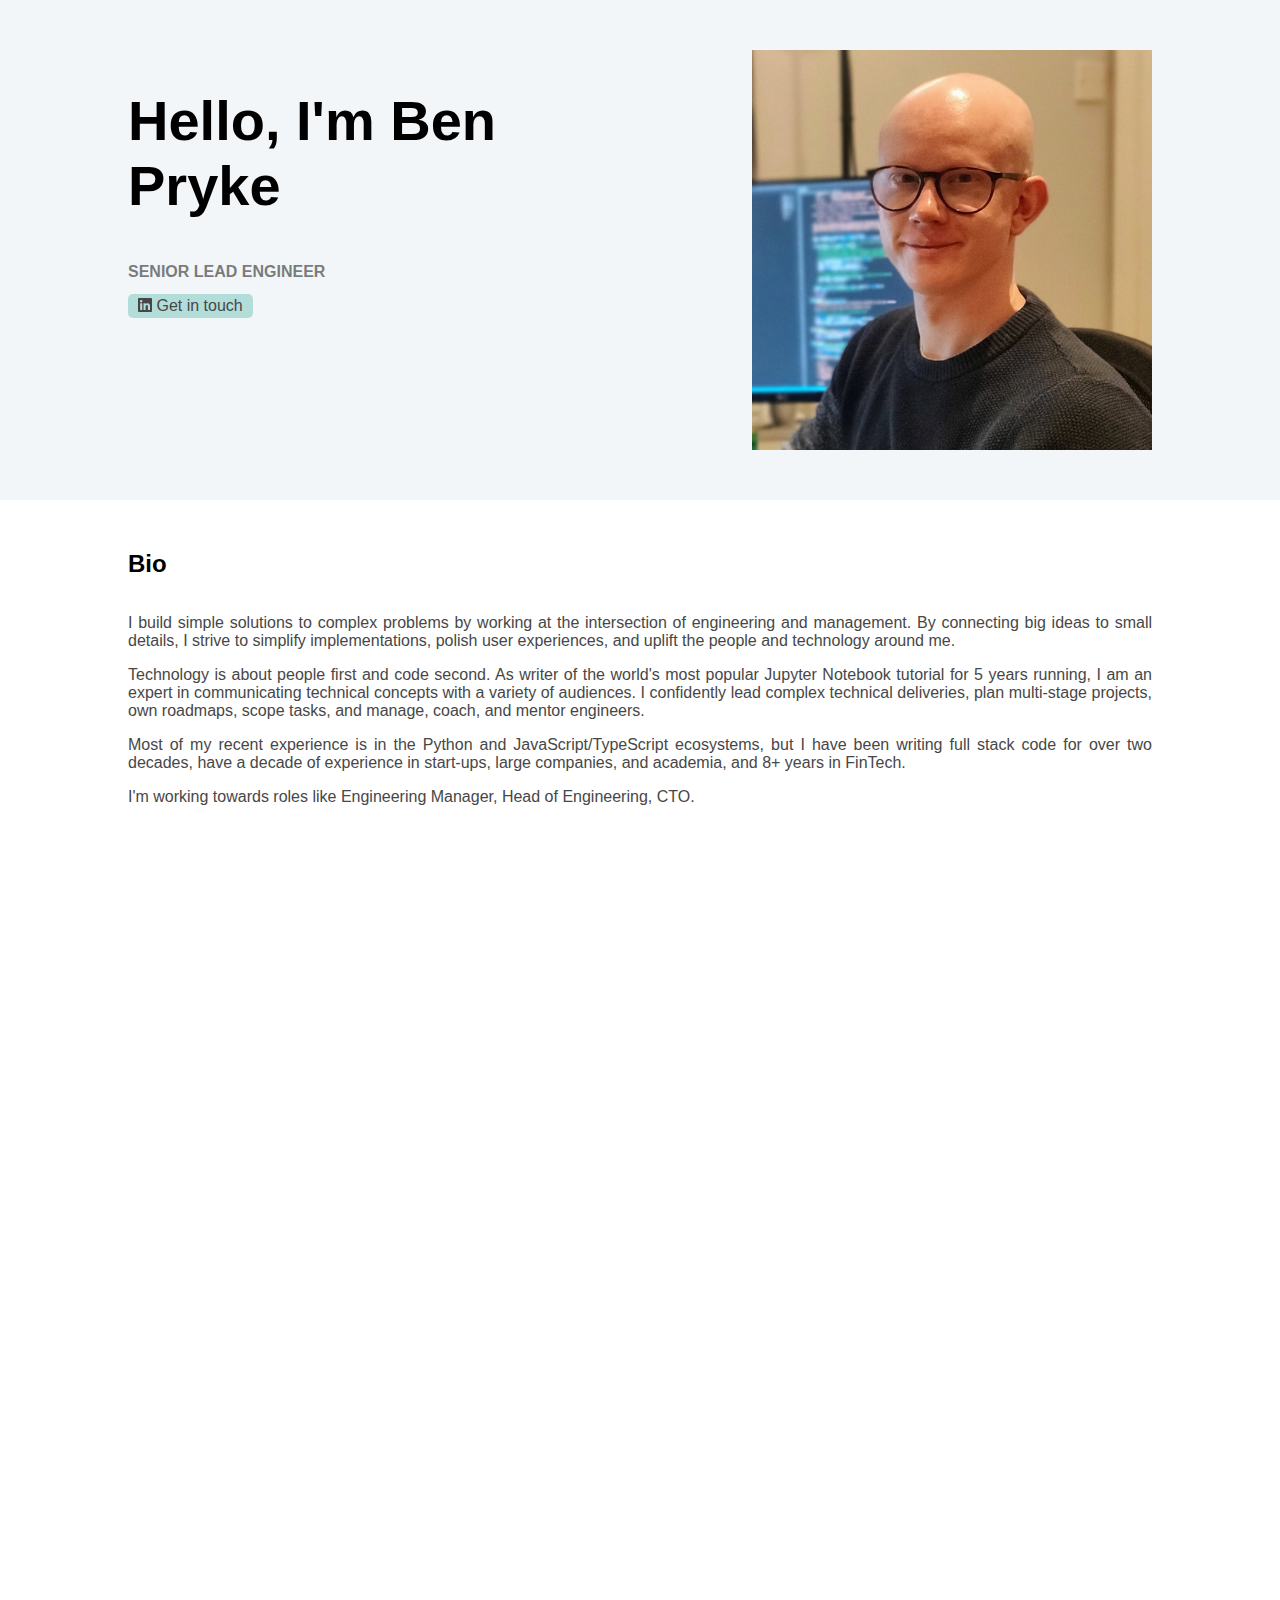
==== commit a5a80c89: "Deploying to master from @ benpryke/personal-website@9a3dbfc5583b818fcb8c25c0f02a7cb4e1e0d9f5 🚀" ====
--- a/index.html
+++ b/index.html
@@ -1,4 +1,4 @@
 <!DOCTYPE html><html lang="en-gb"><head><meta charset="utf-8"><style type="text/css">:host,:root{--fa-font-solid:normal 900 1em/1 "Font Awesome 6 Free";--fa-font-regular:normal 400 1em/1 "Font Awesome 6 Free";--fa-font-light:normal 300 1em/1 "Font Awesome 6 Pro";--fa-font-thin:normal 100 1em/1 "Font Awesome 6 Pro";--fa-font-duotone:normal 900 1em/1 "Font Awesome 6 Duotone";--fa-font-duotone-regular:normal 400 1em/1 "Font Awesome 6 Duotone";--fa-font-duotone-light:normal 300 1em/1 "Font Awesome 6 Duotone";--fa-font-duotone-thin:normal 100 1em/1 "Font Awesome 6 Duotone";--fa-font-brands:normal 400 1em/1 "Font Awesome 6 Brands";--fa-font-sharp-solid:normal 900 1em/1 "Font Awesome 6 Sharp";--fa-font-sharp-regular:normal 400 1em/1 "Font Awesome 6 Sharp";--fa-font-sharp-light:normal 300 1em/1 "Font Awesome 6 Sharp";--fa-font-sharp-thin:normal 100 1em/1 "Font Awesome 6 Sharp";--fa-font-sharp-duotone-solid:normal 900 1em/1 "Font Awesome 6 Sharp Duotone";--fa-font-sharp-duotone-regular:normal 400 1em/1 "Font Awesome 6 Sharp Duotone";--fa-font-sharp-duotone-light:normal 300 1em/1 "Font Awesome 6 Sharp Duotone";--fa-font-sharp-duotone-thin:normal 100 1em/1 "Font Awesome 6 Sharp Duotone"}svg:not(:host).svg-inline--fa,svg:not(:root).svg-inline--fa{overflow:visible;box-sizing:content-box}.svg-inline--fa{display:var(--fa-display,inline-block);height:1em;overflow:visible;vertical-align:-.125em}.svg-inline--fa.fa-2xs{vertical-align:.1em}.svg-inline--fa.fa-xs{vertical-align:0}.svg-inline--fa.fa-sm{vertical-align:-.0714285705em}.svg-inline--fa.fa-lg{vertical-align:-.2em}.svg-inline--fa.fa-xl{vertical-align:-.25em}.svg-inline--fa.fa-2xl{vertical-align:-.3125em}.svg-inline--fa.fa-pull-left{margin-right:var(--fa-pull-margin,.3em);width:auto}.svg-inline--fa.fa-pull-right{margin-left:var(--fa-pull-margin,.3em);width:auto}.svg-inline--fa.fa-li{width:var(--fa-li-width,2em);top:.25em}.svg-inline--fa.fa-fw{width:var(--fa-fw-width,1.25em)}.fa-layers svg.svg-inline--fa{bottom:0;left:0;margin:auto;position:absolute;right:0;top:0}.fa-layers-counter,.fa-layers-text{display:inline-block;position:absolute;text-align:center}.fa-layers{display:inline-block;height:1em;position:relative;text-align:center;vertical-align:-.125em;width:1em}.fa-layers svg.svg-inline--fa{transform-origin:center center}.fa-layers-text{left:50%;top:50%;transform:translate(-50%,-50%);transform-origin:center center}.fa-layers-counter{background-color:var(--fa-counter-background-color,#ff253a);border-radius:var(--fa-counter-border-radius,1em);box-sizing:border-box;color:var(--fa-inverse,#fff);line-height:var(--fa-counter-line-height,1);max-width:var(--fa-counter-max-width,5em);min-width:var(--fa-counter-min-width,1.5em);overflow:hidden;padding:var(--fa-counter-padding,.25em .5em);right:var(--fa-right,0);text-overflow:ellipsis;top:var(--fa-top,0);transform:scale(var(--fa-counter-scale,.25));transform-origin:top right}.fa-layers-bottom-right{bottom:var(--fa-bottom,0);right:var(--fa-right,0);top:auto;transform:scale(var(--fa-layers-scale,.25));transform-origin:bottom right}.fa-layers-bottom-left{bottom:var(--fa-bottom,0);left:var(--fa-left,0);right:auto;top:auto;transform:scale(var(--fa-layers-scale,.25));transform-origin:bottom left}.fa-layers-top-right{top:var(--fa-top,0);right:var(--fa-right,0);transform:scale(var(--fa-layers-scale,.25));transform-origin:top right}.fa-layers-top-left{left:var(--fa-left,0);right:auto;top:var(--fa-top,0);transform:scale(var(--fa-layers-scale,.25));transform-origin:top left}.fa-1x{font-size:1em}.fa-2x{font-size:2em}.fa-3x{font-size:3em}.fa-4x{font-size:4em}.fa-5x{font-size:5em}.fa-6x{font-size:6em}.fa-7x{font-size:7em}.fa-8x{font-size:8em}.fa-9x{font-size:9em}.fa-10x{font-size:10em}.fa-2xs{font-size:.625em;line-height:.1em;vertical-align:.225em}.fa-xs{font-size:.75em;line-height:.0833333337em;vertical-align:.125em}.fa-sm{font-size:.875em;line-height:.0714285718em;vertical-align:.0535714295em}.fa-lg{font-size:1.25em;line-height:.05em;vertical-align:-.075em}.fa-xl{font-size:1.5em;line-height:.0416666682em;vertical-align:-.125em}.fa-2xl{font-size:2em;line-height:.03125em;vertical-align:-.1875em}.fa-fw{text-align:center;width:1.25em}.fa-ul{list-style-type:none;margin-left:var(--fa-li-margin,2.5em);padding-left:0}.fa-ul>li{position:relative}.fa-li{left:calc(-1 * var(--fa-li-width,2em));position:absolute;text-align:center;width:var(--fa-li-width,2em);line-height:inherit}.fa-border{border-color:var(--fa-border-color,#eee);border-radius:var(--fa-border-radius,.1em);border-style:var(--fa-border-style,solid);border-width:var(--fa-border-width,.08em);padding:var(--fa-border-padding,.2em .25em .15em)}.fa-pull-left{float:left;margin-right:var(--fa-pull-margin,.3em)}.fa-pull-right{float:right;margin-left:var(--fa-pull-margin,.3em)}.fa-beat{animation-name:fa-beat;animation-delay:var(--fa-animation-delay,0s);animation-direction:var(--fa-animation-direction,normal);animation-duration:var(--fa-animation-duration,1s);animation-iteration-count:var(--fa-animation-iteration-count,infinite);animation-timing-function:var(--fa-animation-timing,ease-in-out)}.fa-bounce{animation-name:fa-bounce;animation-delay:var(--fa-animation-delay,0s);animation-direction:var(--fa-animation-direction,normal);animation-duration:var(--fa-animation-duration,1s);animation-iteration-count:var(--fa-animation-iteration-count,infinite);animation-timing-function:var(--fa-animation-timing,cubic-bezier(.28,.84,.42,1))}.fa-fade{animation-name:fa-fade;animation-delay:var(--fa-animation-delay,0s);animation-direction:var(--fa-animation-direction,normal);animation-duration:var(--fa-animation-duration,1s);animation-iteration-count:var(--fa-animation-iteration-count,infinite);animation-timing-function:var(--fa-animation-timing,cubic-bezier(.4,0,.6,1))}.fa-beat-fade{animation-name:fa-beat-fade;animation-delay:var(--fa-animation-delay,0s);animation-direction:var(--fa-animation-direction,normal);animation-duration:var(--fa-animation-duration,1s);animation-iteration-count:var(--fa-animation-iteration-count,infinite);animation-timing-function:var(--fa-animation-timing,cubic-bezier(.4,0,.6,1))}.fa-flip{animation-name:fa-flip;animation-delay:var(--fa-animation-delay,0s);animation-direction:var(--fa-animation-direction,normal);animation-duration:var(--fa-animation-duration,1s);animation-iteration-count:var(--fa-animation-iteration-count,infinite);animation-timing-function:var(--fa-animation-timing,ease-in-out)}.fa-shake{animation-name:fa-shake;animation-delay:var(--fa-animation-delay,0s);animation-direction:var(--fa-animation-direction,normal);animation-duration:var(--fa-animation-duration,1s);animation-iteration-count:var(--fa-animation-iteration-count,infinite);animation-timing-function:var(--fa-animation-timing,linear)}.fa-spin{animation-name:fa-spin;animation-delay:var(--fa-animation-delay,0s);animation-direction:var(--fa-animation-direction,normal);animation-duration:var(--fa-animation-duration,2s);animation-iteration-count:var(--fa-animation-iteration-count,infinite);animation-timing-function:var(--fa-animation-timing,linear)}.fa-spin-reverse{--fa-animation-direction:reverse}.fa-pulse,.fa-spin-pulse{animation-name:fa-spin;animation-direction:var(--fa-animation-direction,normal);animation-duration:var(--fa-animation-duration,1s);animation-iteration-count:var(--fa-animation-iteration-count,infinite);animation-timing-function:var(--fa-animation-timing,steps(8))}@media (prefers-reduced-motion:reduce){.fa-beat,.fa-beat-fade,.fa-bounce,.fa-fade,.fa-flip,.fa-pulse,.fa-shake,.fa-spin,.fa-spin-pulse{animation-delay:-1ms;animation-duration:1ms;animation-iteration-count:1;transition-delay:0s;transition-duration:0s}}@keyframes fa-beat{0%,90%{transform:scale(1)}45%{transform:scale(var(--fa-beat-scale,1.25))}}@keyframes fa-bounce{0%{transform:scale(1,1) translateY(0)}10%{transform:scale(var(--fa-bounce-start-scale-x,1.1),var(--fa-bounce-start-scale-y,.9)) translateY(0)}30%{transform:scale(var(--fa-bounce-jump-scale-x,.9),var(--fa-bounce-jump-scale-y,1.1)) translateY(var(--fa-bounce-height,-.5em))}50%{transform:scale(var(--fa-bounce-land-scale-x,1.05),var(--fa-bounce-land-scale-y,.95)) translateY(0)}57%{transform:scale(1,1) translateY(var(--fa-bounce-rebound,-.125em))}64%{transform:scale(1,1) translateY(0)}100%{transform:scale(1,1) translateY(0)}}@keyframes fa-fade{50%{opacity:var(--fa-fade-opacity,.4)}}@keyframes fa-beat-fade{0%,100%{opacity:var(--fa-beat-fade-opacity,.4);transform:scale(1)}50%{opacity:1;transform:scale(var(--fa-beat-fade-scale,1.125))}}@keyframes fa-flip{50%{transform:rotate3d(var(--fa-flip-x,0),var(--fa-flip-y,1),var(--fa-flip-z,0),var(--fa-flip-angle,-180deg))}}@keyframes fa-shake{0%{transform:rotate(-15deg)}4%{transform:rotate(15deg)}24%,8%{transform:rotate(-18deg)}12%,28%{transform:rotate(18deg)}16%{transform:rotate(-22deg)}20%{transform:rotate(22deg)}32%{transform:rotate(-12deg)}36%{transform:rotate(12deg)}100%,40%{transform:rotate(0)}}@keyframes fa-spin{0%{transform:rotate(0)}100%{transform:rotate(360deg)}}.fa-rotate-90{transform:rotate(90deg)}.fa-rotate-180{transform:rotate(180deg)}.fa-rotate-270{transform:rotate(270deg)}.fa-flip-horizontal{transform:scale(-1,1)}.fa-flip-vertical{transform:scale(1,-1)}.fa-flip-both,.fa-flip-horizontal.fa-flip-vertical{transform:scale(-1,-1)}.fa-rotate-by{transform:rotate(var(--fa-rotate-angle,0))}.fa-stack{display:inline-block;vertical-align:middle;height:2em;position:relative;width:2.5em}.fa-stack-1x,.fa-stack-2x{bottom:0;left:0;margin:auto;position:absolute;right:0;top:0;z-index:var(--fa-stack-z-index,auto)}.svg-inline--fa.fa-stack-1x{height:1em;width:1.25em}.svg-inline--fa.fa-stack-2x{height:2em;width:2.5em}.fa-inverse{color:var(--fa-inverse,#fff)}.fa-sr-only,.sr-only{position:absolute;width:1px;height:1px;padding:0;margin:-1px;overflow:hidden;clip:rect(0,0,0,0);white-space:nowrap;border-width:0}.fa-sr-only-focusable:not(:focus),.sr-only-focusable:not(:focus){position:absolute;width:1px;height:1px;padding:0;margin:-1px;overflow:hidden;clip:rect(0,0,0,0);white-space:nowrap;border-width:0}.svg-inline--fa .fa-primary{fill:var(--fa-primary-color,currentColor);opacity:var(--fa-primary-opacity,1)}.svg-inline--fa .fa-secondary{fill:var(--fa-secondary-color,currentColor);opacity:var(--fa-secondary-opacity,.4)}.svg-inline--fa.fa-swap-opacity .fa-primary{opacity:var(--fa-secondary-opacity,.4)}.svg-inline--fa.fa-swap-opacity .fa-secondary{opacity:var(--fa-primary-opacity,1)}.svg-inline--fa mask .fa-primary,.svg-inline--fa mask .fa-secondary{fill:#000}</style><link href="/assets/favicon-vqh3uQuY.ico" rel="shortcut icon"><link href="/assets/favicon-512x512-DaZWaWV2.png" rel="icon" sizes="512x512" type="image/png"><link href="/assets/favicon-192x192-DF1hLskp.png" rel="icon" sizes="192x192" type="image/png"><link href="/assets/favicon-32x32-KCON65HF.png" rel="icon" sizes="32x32" type="image/png"><link href="/assets/favicon-16x16-DmluTjXL.png" rel="icon" sizes="16x16" type="image/png"><link href="/assets/favicon-180x180-CDnnF3rg.png" rel="apple-touch-icon" sizes="180x180"><meta content="width=device-width,initial-scale=1,shrink-to-fit=no" name="viewport"><meta content="#50bebe" name="theme-color"><link href="/assets/manifest-D1YhB_9p.json" rel="manifest"><title>Benjamin Pryke | Developer</title><meta content="Ben Pryke is an entrepreneur building tech for humans. Currently a senior tech lead at JPMC, formerly at Beacon Platform, and two time startup co-founder." name="description"><meta content="Ben, Benjamin, Pryke, engineer, developer, dev, programmer, entrepreneur, startup, start-up, Python, TypeScript, JavaScript, full stack, senior, lead" name="keywords"><!-- Google tag (gtag.js) --><script src="https://www.googletagmanager.com/gtag/js?id=G-BXW9QDPKF5" async></script><script>window.dataLayer = window.dataLayer || [];
       function gtag(){dataLayer.push(arguments);}
       gtag('js', new Date());
-      gtag('config', 'G-BXW9QDPKF5');</script><script src="/assets/index-BBmArMoi.js" crossorigin="" type="module"></script><link href="/assets/index-DV4ofqlh.css" rel="stylesheet" crossorigin=""><link href="https://www.googletagmanager.com" rel="preconnect"><link href="https://www.google-analytics.com" rel="preconnect"></head><body><noscript>Enabling JavaScript will enhance this site</noscript><div id="root"><div class="app"><section class="banner hero faded-in"><img alt="Benjamin Pryke" src="images/headshot.jpg"><div class="text"><h1>Hello, I'm Ben Pryke</h1><h2>Senior Lead Engineer</h2><a href="https://linkedin.com/in/benjaminpryke" class="social-button"><svg aria-hidden="true" class="svg-inline--fa fa-linkedin" data-icon="linkedin" data-prefix="fab" focusable="false" role="img" viewBox="0 0 448 512" xmlns="http://www.w3.org/2000/svg"><path d="M416 32H31.9C14.3 32 0 46.5 0 64.3v383.4C0 465.5 14.3 480 31.9 480H416c17.6 0 32-14.5 32-32.3V64.3c0-17.8-14.4-32.3-32-32.3zM135.4 416H69V202.2h66.5V416zm-33.2-243c-21.3 0-38.5-17.3-38.5-38.5S80.9 96 102.2 96c21.2 0 38.5 17.3 38.5 38.5 0 21.3-17.2 38.5-38.5 38.5zm282.1 243h-66.4V312c0-24.8-.5-56.7-34.5-56.7-34.6 0-39.9 27-39.9 54.9V416h-66.4V202.2h63.7v29.2h.9c8.9-16.8 30.6-34.5 62.9-34.5 67.2 0 79.7 44.3 79.7 101.9V416z" fill="currentColor"></path></svg> <span>Get in touch</span></a></div></section><section class="banner paragraph faded-out"><div class="paragraph-header"><h2>Bio</h2></div><p>I build simple solutions to complex problems by working at the intersection of engineering and management. By connecting big ideas to small details, I strive to simplify implementations, polish user experiences, and uplift the people and technology around me.</p><p>Technology is about people first and code second. As writer of the world's most popular Jupyter Notebook tutorial for 5 years running, I am an expert in communicating technical concepts with a variety of audiences. I confidently lead complex technical deliveries, plan multi-stage projects, own roadmaps, scope tasks, and manage, coach, and mentor engineers.</p><p>Most of my recent experience is in the Python and JavaScript/TypeScript ecosystems, but I have been writing full stack code for over two decades, have a decade of experience in start-ups, large companies, and academia, and 8+ years in FinTech.</p><p>I'm working towards roles like Engineering Manager, Head of Engineering, CTO.</p></section><section class="banner showcase faded-out"><h2>Published Articles</h2><div class="showpieces"><a href="https://www.dataquest.io/blog/advanced-jupyter-notebooks-tutorial/"><div class="showpiece"><div></div><h3>Advanced Jupyter Notebooks: A Tutorial</h3><p>Popular with serious Jupyter users, this is an adventure through scripted execution, reporting pipelines, working with databases, and much more</p></div></a><a href="https://www.dataquest.io/blog/jupyter-notebook-tutorial/"><div class="showpiece"><div></div><h3>Jupyter Notebook for Beginners: A Tutorial</h3><p>Exploring the basics of creating a Jupyter Notebook, the important terminology, and how easily notebooks can be shared and published online</p></div></a><a href="https://www.dataquest.io/blog/settingwithcopywarning/"><div class="showpiece"><div></div><h3>Understanding SettingwithCopyWarning in pandas</h3><p>A deep dive into everything there is to know about the most common (and most misunderstood) warning in pandas</p></div></a></div></section><section class="banner paragraph faded-out"><div class="paragraph-header"><h2>Co-founder and CTO, Maeva</h2></div><p>Since 2020, I have worked with co-founder Natalie O'Neill to build Maeva, a product search engine that begins with a niche focus on the sunscreen market.</p><p>At Maeva, we believe that online product search no longer meets user needs. No company lets you search across all vendors with advanced filters that truly fit the product category. We value consistent, high quality data accessible via a wide range of tailored filters.</p><p>I am responsible for the technical implementation of the product vision, including the cloud architecture, data model, data pipeline, and user interfaces.</p><p>Key tech: Firebase, GCP, React, JavaScript, TypeScript, Express, Python, Pandas, Docker, NoSQL</p></section><section class="banner showcase faded-out"><h2>Recent Projects</h2><div class="showpieces"><a href="https://meetmaeva.com/"><div class="showpiece"><div></div><h3>Maeva: The SPF Search Engine</h3><p>Sunscreen search engine enabling users to search 1000s of products across multiple vendors with advanced filters; built on Firebase and GCP with React and Python</p></div></a><a href="https://wortle.xyz"><div class="showpiece"><div></div><h3>Wortle: German Wordle</h3><p>German version of the popular game Wordle with German keyboard, desktop and mobile support, light and dark mode, and more; built predominantly in 1 day in React</p></div></a></div></section><section class="banner logos faded-out"><h2>Professional Relationships</h2><div class="logo-collection"><a href="https://jpmorgan.com" class="logo"><div></div></a><a href="https://meetmaeva.com" class="logo"><div></div></a><a href="https://beacon.io" class="logo"><div></div></a><a href="https://www.dataquest.io" class="logo"><div></div></a><a href="https://www.linkedin.com/company/machina-capital" class="logo"><div></div></a><a href="https://www.alzheimers-brace.org" class="logo"><div></div></a><a href="https://epsrc.ukri.org/" class="logo"><div></div></a><a href="https://www.thepodcasthost.com" class="logo"><div></div></a><a href="https://seymourpools.co.uk" class="logo"><div></div></a><a href="http://www.bris.ac.uk/engineering/departments/computerscience/" class="logo"><div></div></a><a href="http://www.anc.ed.ac.uk/machine-learning/" class="logo"><div></div></a></div></section><section class="banner footer faded-out"><h2>Get in touch</h2><footer><a href="https://linkedin.com/in/benjaminpryke" class="social-button"><svg aria-hidden="true" class="svg-inline--fa fa-linkedin" data-icon="linkedin" data-prefix="fab" focusable="false" role="img" viewBox="0 0 448 512" xmlns="http://www.w3.org/2000/svg"><path d="M416 32H31.9C14.3 32 0 46.5 0 64.3v383.4C0 465.5 14.3 480 31.9 480H416c17.6 0 32-14.5 32-32.3V64.3c0-17.8-14.4-32.3-32-32.3zM135.4 416H69V202.2h66.5V416zm-33.2-243c-21.3 0-38.5-17.3-38.5-38.5S80.9 96 102.2 96c21.2 0 38.5 17.3 38.5 38.5 0 21.3-17.2 38.5-38.5 38.5zm282.1 243h-66.4V312c0-24.8-.5-56.7-34.5-56.7-34.6 0-39.9 27-39.9 54.9V416h-66.4V202.2h63.7v29.2h.9c8.9-16.8 30.6-34.5 62.9-34.5 67.2 0 79.7 44.3 79.7 101.9V416z" fill="currentColor"></path></svg> <span>LinkedIn</span></a><a href="https://twitter.com/BenjaminPryke" class="social-button"><svg aria-hidden="true" class="svg-inline--fa fa-x-twitter" data-icon="x-twitter" data-prefix="fab" focusable="false" role="img" viewBox="0 0 512 512" xmlns="http://www.w3.org/2000/svg"><path d="M389.2 48h70.6L305.6 224.2 487 464H345L233.7 318.6 106.5 464H35.8L200.7 275.5 26.8 48H172.4L272.9 180.9 389.2 48zM364.4 421.8h39.1L151.1 88h-42L364.4 421.8z" fill="currentColor"></path></svg> <span>Twitter</span></a><a href="https://github.com/benpryke" class="social-button"><svg aria-hidden="true" class="svg-inline--fa fa-github" data-icon="github" data-prefix="fab" focusable="false" role="img" viewBox="0 0 496 512" xmlns="http://www.w3.org/2000/svg"><path d="M165.9 397.4c0 2-2.3 3.6-5.2 3.6-3.3.3-5.6-1.3-5.6-3.6 0-2 2.3-3.6 5.2-3.6 3-.3 5.6 1.3 5.6 3.6zm-31.1-4.5c-.7 2 1.3 4.3 4.3 4.9 2.6 1 5.6 0 6.2-2s-1.3-4.3-4.3-5.2c-2.6-.7-5.5.3-6.2 2.3zm44.2-1.7c-2.9.7-4.9 2.6-4.6 4.9.3 2 2.9 3.3 5.9 2.6 2.9-.7 4.9-2.6 4.6-4.6-.3-1.9-3-3.2-5.9-2.9zM244.8 8C106.1 8 0 113.3 0 252c0 110.9 69.8 205.8 169.5 239.2 12.8 2.3 17.3-5.6 17.3-12.1 0-6.2-.3-40.4-.3-61.4 0 0-70 15-84.7-29.8 0 0-11.4-29.1-27.8-36.6 0 0-22.9-15.7 1.6-15.4 0 0 24.9 2 38.6 25.8 21.9 38.6 58.6 27.5 72.9 20.9 2.3-16 8.8-27.1 16-33.7-55.9-6.2-112.3-14.3-112.3-110.5 0-27.5 7.6-41.3 23.6-58.9-2.6-6.5-11.1-33.3 2.6-67.9 20.9-6.5 69 27 69 27 20-5.6 41.5-8.5 62.8-8.5s42.8 2.9 62.8 8.5c0 0 48.1-33.6 69-27 13.7 34.7 5.2 61.4 2.6 67.9 16 17.7 25.8 31.5 25.8 58.9 0 96.5-58.9 104.2-114.8 110.5 9.2 7.9 17 22.9 17 46.4 0 33.7-.3 75.4-.3 83.6 0 6.5 4.6 14.4 17.3 12.1C428.2 457.8 496 362.9 496 252 496 113.3 383.5 8 244.8 8zM97.2 352.9c-1.3 1-1 3.3.7 5.2 1.6 1.6 3.9 2.3 5.2 1 1.3-1 1-3.3-.7-5.2-1.6-1.6-3.9-2.3-5.2-1zm-10.8-8.1c-.7 1.3.3 2.9 2.3 3.9 1.6 1 3.6.7 4.3-.7.7-1.3-.3-2.9-2.3-3.9-2-.6-3.6-.3-4.3.7zm32.4 35.6c-1.6 1.3-1 4.3 1.3 6.2 2.3 2.3 5.2 2.6 6.5 1 1.3-1.3.7-4.3-1.3-6.2-2.2-2.3-5.2-2.6-6.5-1zm-11.4-14.7c-1.6 1-1.6 3.6 0 5.9 1.6 2.3 4.3 3.3 5.6 2.3 1.6-1.3 1.6-3.9 0-6.2-1.4-2.3-4-3.3-5.6-2z" fill="currentColor"></path></svg> <span>GitHub</span></a><a href="https://stackoverflow.com/users/604687/ninjakannon" class="social-button"><svg aria-hidden="true" class="svg-inline--fa fa-stack-overflow" data-icon="stack-overflow" data-prefix="fab" focusable="false" role="img" viewBox="0 0 384 512" xmlns="http://www.w3.org/2000/svg"><path d="M290.7 311L95 269.7 86.8 309l195.7 41zm51-87L188.2 95.7l-25.5 30.8 153.5 128.3zm-31.2 39.7L129.2 179l-16.7 36.5L293.7 300zM262 32l-32 24 119.3 160.3 32-24zm20.5 328h-200v39.7h200zm39.7 80H42.7V320h-40v160h359.5V320h-40z" fill="currentColor"></path></svg> <span>Stack Overflow</span></a><a href="https://www.instagram.com/gym_ninja_ben" class="social-button"><svg aria-hidden="true" class="svg-inline--fa fa-instagram" data-icon="instagram" data-prefix="fab" focusable="false" role="img" viewBox="0 0 448 512" xmlns="http://www.w3.org/2000/svg"><path d="M224.1 141c-63.6 0-114.9 51.3-114.9 114.9s51.3 114.9 114.9 114.9S339 319.5 339 255.9 287.7 141 224.1 141zm0 189.6c-41.1 0-74.7-33.5-74.7-74.7s33.5-74.7 74.7-74.7 74.7 33.5 74.7 74.7-33.6 74.7-74.7 74.7zm146.4-194.3c0 14.9-12 26.8-26.8 26.8-14.9 0-26.8-12-26.8-26.8s12-26.8 26.8-26.8 26.8 12 26.8 26.8zm76.1 27.2c-1.7-35.9-9.9-67.7-36.2-93.9-26.2-26.2-58-34.4-93.9-36.2-37-2.1-147.9-2.1-184.9 0-35.8 1.7-67.6 9.9-93.9 36.1s-34.4 58-36.2 93.9c-2.1 37-2.1 147.9 0 184.9 1.7 35.9 9.9 67.7 36.2 93.9s58 34.4 93.9 36.2c37 2.1 147.9 2.1 184.9 0 35.9-1.7 67.7-9.9 93.9-36.2 26.2-26.2 34.4-58 36.2-93.9 2.1-37 2.1-147.8 0-184.8zM398.8 388c-7.8 19.6-22.9 34.7-42.6 42.6-29.5 11.7-99.5 9-132.1 9s-102.7 2.6-132.1-9c-19.6-7.8-34.7-22.9-42.6-42.6-11.7-29.5-9-99.5-9-132.1s-2.6-102.7 9-132.1c7.8-19.6 22.9-34.7 42.6-42.6 29.5-11.7 99.5-9 132.1-9s102.7-2.6 132.1 9c19.6 7.8 34.7 22.9 42.6 42.6 11.7 29.5 9 99.5 9 132.1s2.7 102.7-9 132.1z" fill="currentColor"></path></svg> <span>Instagram</span></a></footer></section></div></div></body></html>+      gtag('config', 'G-BXW9QDPKF5');</script><script src="/assets/index-CEuhZRiK.js" crossorigin="" type="module"></script><link href="/assets/index-Ceh5BCuD.css" rel="stylesheet" crossorigin=""><link href="https://www.googletagmanager.com" rel="preconnect"><link href="https://www.google-analytics.com" rel="preconnect"></head><body><noscript>Enabling JavaScript will enhance this site</noscript><div id="root"><div class="app"><section class="banner hero faded-in"><img alt="Benjamin Pryke" src="images/headshot.jpg"><div class="text"><h1>Hello, I'm Ben Pryke</h1><h2>Senior Lead Engineer</h2><a href="https://linkedin.com/in/benjaminpryke" class="social-button"><svg aria-hidden="true" class="svg-inline--fa fa-linkedin" data-icon="linkedin" data-prefix="fab" focusable="false" role="img" viewBox="0 0 448 512" xmlns="http://www.w3.org/2000/svg"><path d="M416 32H31.9C14.3 32 0 46.5 0 64.3v383.4C0 465.5 14.3 480 31.9 480H416c17.6 0 32-14.5 32-32.3V64.3c0-17.8-14.4-32.3-32-32.3zM135.4 416H69V202.2h66.5V416zm-33.2-243c-21.3 0-38.5-17.3-38.5-38.5S80.9 96 102.2 96c21.2 0 38.5 17.3 38.5 38.5 0 21.3-17.2 38.5-38.5 38.5zm282.1 243h-66.4V312c0-24.8-.5-56.7-34.5-56.7-34.6 0-39.9 27-39.9 54.9V416h-66.4V202.2h63.7v29.2h.9c8.9-16.8 30.6-34.5 62.9-34.5 67.2 0 79.7 44.3 79.7 101.9V416z" fill="currentColor"></path></svg> <span>Get in touch</span></a></div></section><section class="banner paragraph faded-out"><div class="paragraph-header"><h2>Bio</h2></div><p>I build simple solutions to complex problems by working at the intersection of engineering and management. By connecting big ideas to small details, I strive to simplify implementations, polish user experiences, and uplift the people and technology around me.</p><p>Technology is about people first and code second. As writer of the world's most popular Jupyter Notebook tutorial for 5 years running, I am an expert in communicating technical concepts with a variety of audiences. I confidently lead complex technical deliveries, plan multi-stage projects, own roadmaps, scope tasks, and manage, coach, and mentor engineers.</p><p>Most of my recent experience is in the Python and JavaScript/TypeScript ecosystems, but I have been writing full stack code for over two decades, have a decade of experience in start-ups, large companies, and academia, and 8+ years in FinTech.</p><p>I'm working towards roles like Engineering Manager, Head of Engineering, CTO.</p></section><section class="banner showcase faded-out"><h2>Published Articles</h2><div class="showpieces"><a href="https://www.dataquest.io/blog/advanced-jupyter-notebooks-tutorial/"><div class="showpiece"><div></div><h3>Advanced Jupyter Notebooks: A Tutorial</h3><p>Popular with serious Jupyter users, this is an adventure through scripted execution, reporting pipelines, working with databases, and much more</p></div></a><a href="https://www.dataquest.io/blog/jupyter-notebook-tutorial/"><div class="showpiece"><div></div><h3>Jupyter Notebook for Beginners: A Tutorial</h3><p>Exploring the basics of creating a Jupyter Notebook, the important terminology, and how easily notebooks can be shared and published online</p></div></a><a href="https://www.dataquest.io/blog/settingwithcopywarning/"><div class="showpiece"><div></div><h3>Understanding SettingwithCopyWarning in pandas</h3><p>A deep dive into everything there is to know about the most common (and most misunderstood) warning in pandas</p></div></a></div></section><section class="banner paragraph faded-out"><div class="paragraph-header"><h2>Co-founder and CTO, Maeva</h2></div><p>Since 2020, I have worked with co-founder Natalie O'Neill to build Maeva, a product search engine that begins with a niche focus on the sunscreen market.</p><p>At Maeva, we believe that online product search no longer meets user needs. No company lets you search across all vendors with advanced filters that truly fit the product category. We value consistent, high quality data accessible via a wide range of tailored filters.</p><p>I am responsible for the technical implementation of the product vision, including the cloud architecture, data model, data pipeline, and user interfaces.</p><p>Key tech: Firebase, GCP, React, JavaScript, TypeScript, Express, Python, Pandas, Docker, NoSQL</p></section><section class="banner showcase faded-out"><h2>Recent Projects</h2><div class="showpieces"><a href="https://meetmaeva.com/"><div class="showpiece"><div></div><h3>Maeva: The SPF Search Engine</h3><p>Sunscreen search engine enabling users to search 1000s of products across multiple vendors with advanced filters; built on Firebase and GCP with React and Python</p></div></a><a href="https://wortle.xyz"><div class="showpiece"><div></div><h3>Wortle: German Wordle</h3><p>German version of the popular game Wordle with German keyboard, desktop and mobile support, light and dark mode, and more; built predominantly in 1 day in React</p></div></a></div></section><section class="banner logos faded-out"><h2>Professional Relationships</h2><div class="logo-collection"><a href="https://jpmorgan.com" class="logo"><div></div></a><a href="https://meetmaeva.com" class="logo"><div></div></a><a href="https://beacon.io" class="logo"><div></div></a><a href="https://www.dataquest.io" class="logo"><div></div></a><a href="https://www.linkedin.com/company/machina-capital" class="logo"><div></div></a><a href="https://www.alzheimers-brace.org" class="logo"><div></div></a><a href="https://epsrc.ukri.org/" class="logo"><div></div></a><a href="https://www.thepodcasthost.com" class="logo"><div></div></a><a href="https://seymourpools.co.uk" class="logo"><div></div></a><a href="http://www.bris.ac.uk/engineering/departments/computerscience/" class="logo"><div></div></a><a href="http://www.anc.ed.ac.uk/machine-learning/" class="logo"><div></div></a></div></section><section class="banner footer faded-out"><h2>Get in touch</h2><footer><a href="https://linkedin.com/in/benjaminpryke" class="social-button"><svg aria-hidden="true" class="svg-inline--fa fa-linkedin" data-icon="linkedin" data-prefix="fab" focusable="false" role="img" viewBox="0 0 448 512" xmlns="http://www.w3.org/2000/svg"><path d="M416 32H31.9C14.3 32 0 46.5 0 64.3v383.4C0 465.5 14.3 480 31.9 480H416c17.6 0 32-14.5 32-32.3V64.3c0-17.8-14.4-32.3-32-32.3zM135.4 416H69V202.2h66.5V416zm-33.2-243c-21.3 0-38.5-17.3-38.5-38.5S80.9 96 102.2 96c21.2 0 38.5 17.3 38.5 38.5 0 21.3-17.2 38.5-38.5 38.5zm282.1 243h-66.4V312c0-24.8-.5-56.7-34.5-56.7-34.6 0-39.9 27-39.9 54.9V416h-66.4V202.2h63.7v29.2h.9c8.9-16.8 30.6-34.5 62.9-34.5 67.2 0 79.7 44.3 79.7 101.9V416z" fill="currentColor"></path></svg> <span>LinkedIn</span></a><a href="https://twitter.com/BenjaminPryke" class="social-button"><svg aria-hidden="true" class="svg-inline--fa fa-x-twitter" data-icon="x-twitter" data-prefix="fab" focusable="false" role="img" viewBox="0 0 512 512" xmlns="http://www.w3.org/2000/svg"><path d="M389.2 48h70.6L305.6 224.2 487 464H345L233.7 318.6 106.5 464H35.8L200.7 275.5 26.8 48H172.4L272.9 180.9 389.2 48zM364.4 421.8h39.1L151.1 88h-42L364.4 421.8z" fill="currentColor"></path></svg> <span>Twitter</span></a><a href="https://github.com/benpryke" class="social-button"><svg aria-hidden="true" class="svg-inline--fa fa-github" data-icon="github" data-prefix="fab" focusable="false" role="img" viewBox="0 0 496 512" xmlns="http://www.w3.org/2000/svg"><path d="M165.9 397.4c0 2-2.3 3.6-5.2 3.6-3.3.3-5.6-1.3-5.6-3.6 0-2 2.3-3.6 5.2-3.6 3-.3 5.6 1.3 5.6 3.6zm-31.1-4.5c-.7 2 1.3 4.3 4.3 4.9 2.6 1 5.6 0 6.2-2s-1.3-4.3-4.3-5.2c-2.6-.7-5.5.3-6.2 2.3zm44.2-1.7c-2.9.7-4.9 2.6-4.6 4.9.3 2 2.9 3.3 5.9 2.6 2.9-.7 4.9-2.6 4.6-4.6-.3-1.9-3-3.2-5.9-2.9zM244.8 8C106.1 8 0 113.3 0 252c0 110.9 69.8 205.8 169.5 239.2 12.8 2.3 17.3-5.6 17.3-12.1 0-6.2-.3-40.4-.3-61.4 0 0-70 15-84.7-29.8 0 0-11.4-29.1-27.8-36.6 0 0-22.9-15.7 1.6-15.4 0 0 24.9 2 38.6 25.8 21.9 38.6 58.6 27.5 72.9 20.9 2.3-16 8.8-27.1 16-33.7-55.9-6.2-112.3-14.3-112.3-110.5 0-27.5 7.6-41.3 23.6-58.9-2.6-6.5-11.1-33.3 2.6-67.9 20.9-6.5 69 27 69 27 20-5.6 41.5-8.5 62.8-8.5s42.8 2.9 62.8 8.5c0 0 48.1-33.6 69-27 13.7 34.7 5.2 61.4 2.6 67.9 16 17.7 25.8 31.5 25.8 58.9 0 96.5-58.9 104.2-114.8 110.5 9.2 7.9 17 22.9 17 46.4 0 33.7-.3 75.4-.3 83.6 0 6.5 4.6 14.4 17.3 12.1C428.2 457.8 496 362.9 496 252 496 113.3 383.5 8 244.8 8zM97.2 352.9c-1.3 1-1 3.3.7 5.2 1.6 1.6 3.9 2.3 5.2 1 1.3-1 1-3.3-.7-5.2-1.6-1.6-3.9-2.3-5.2-1zm-10.8-8.1c-.7 1.3.3 2.9 2.3 3.9 1.6 1 3.6.7 4.3-.7.7-1.3-.3-2.9-2.3-3.9-2-.6-3.6-.3-4.3.7zm32.4 35.6c-1.6 1.3-1 4.3 1.3 6.2 2.3 2.3 5.2 2.6 6.5 1 1.3-1.3.7-4.3-1.3-6.2-2.2-2.3-5.2-2.6-6.5-1zm-11.4-14.7c-1.6 1-1.6 3.6 0 5.9 1.6 2.3 4.3 3.3 5.6 2.3 1.6-1.3 1.6-3.9 0-6.2-1.4-2.3-4-3.3-5.6-2z" fill="currentColor"></path></svg> <span>GitHub</span></a><a href="https://stackoverflow.com/users/604687/ninjakannon" class="social-button"><svg aria-hidden="true" class="svg-inline--fa fa-stack-overflow" data-icon="stack-overflow" data-prefix="fab" focusable="false" role="img" viewBox="0 0 384 512" xmlns="http://www.w3.org/2000/svg"><path d="M290.7 311L95 269.7 86.8 309l195.7 41zm51-87L188.2 95.7l-25.5 30.8 153.5 128.3zm-31.2 39.7L129.2 179l-16.7 36.5L293.7 300zM262 32l-32 24 119.3 160.3 32-24zm20.5 328h-200v39.7h200zm39.7 80H42.7V320h-40v160h359.5V320h-40z" fill="currentColor"></path></svg> <span>Stack Overflow</span></a><a href="https://www.instagram.com/gym_ninja_ben" class="social-button"><svg aria-hidden="true" class="svg-inline--fa fa-instagram" data-icon="instagram" data-prefix="fab" focusable="false" role="img" viewBox="0 0 448 512" xmlns="http://www.w3.org/2000/svg"><path d="M224.1 141c-63.6 0-114.9 51.3-114.9 114.9s51.3 114.9 114.9 114.9S339 319.5 339 255.9 287.7 141 224.1 141zm0 189.6c-41.1 0-74.7-33.5-74.7-74.7s33.5-74.7 74.7-74.7 74.7 33.5 74.7 74.7-33.6 74.7-74.7 74.7zm146.4-194.3c0 14.9-12 26.8-26.8 26.8-14.9 0-26.8-12-26.8-26.8s12-26.8 26.8-26.8 26.8 12 26.8 26.8zm76.1 27.2c-1.7-35.9-9.9-67.7-36.2-93.9-26.2-26.2-58-34.4-93.9-36.2-37-2.1-147.9-2.1-184.9 0-35.8 1.7-67.6 9.9-93.9 36.1s-34.4 58-36.2 93.9c-2.1 37-2.1 147.9 0 184.9 1.7 35.9 9.9 67.7 36.2 93.9s58 34.4 93.9 36.2c37 2.1 147.9 2.1 184.9 0 35.9-1.7 67.7-9.9 93.9-36.2 26.2-26.2 34.4-58 36.2-93.9 2.1-37 2.1-147.8 0-184.8zM398.8 388c-7.8 19.6-22.9 34.7-42.6 42.6-29.5 11.7-99.5 9-132.1 9s-102.7 2.6-132.1-9c-19.6-7.8-34.7-22.9-42.6-42.6-11.7-29.5-9-99.5-9-132.1s-2.6-102.7 9-132.1c7.8-19.6 22.9-34.7 42.6-42.6 29.5-11.7 99.5-9 132.1-9s102.7-2.6 132.1 9c19.6 7.8 34.7 22.9 42.6 42.6 11.7 29.5 9 99.5 9 132.1s2.7 102.7-9 132.1z" fill="currentColor"></path></svg> <span>Instagram</span></a></footer></section></div></div></body></html>--- a/assets/index-Ceh5BCuD.css
+++ b/assets/index-Ceh5BCuD.css
@@ -0,0 +1 @@
+:root{--primary-colour: #50bebe;--primary-colour-light: #b3ddd9;--background-colour: #f2f6f9;--primary-text-colour: #474747;--min-content-width: 360px;--max-content-width: 1500px;--min-section-height: 200px;--section-vertical-padding: 50px}body{margin:0;padding:0;font-family:-apple-system,BlinkMacSystemFont,Segoe UI,Roboto,Oxygen,Ubuntu,Cantarell,Fira Sans,Droid Sans,Helvetica Neue,sans-serif;-webkit-font-smoothing:antialiased;-moz-osx-font-smoothing:grayscale;overflow-anchor:none}code{font-family:source-code-pro,Menlo,Monaco,Consolas,Courier New,monospace}img{display:block}.banner{position:relative;min-width:var(--min-content-width);max-width:var(--max-content-width);min-height:var(--min-section-height);margin:auto;padding:var(--section-vertical-padding) 10%;text-align:center;box-sizing:border-box}.banner>h2{margin:0 0 30px}.banner>p{color:var(--primary-text-colour)}.faded-out{opacity:0}.faded-in{animation:fade-in .5s ease-out}@keyframes fade-in{0%{opacity:0;top:100px}to{opacity:1;top:0}}@media only screen and (min-width: 768px){.banner{box-sizing:inherit}}@media only screen and (min-width: 1800px){.banner{padding:var(--section-vertical-padding) calc((100% - var(--max-content-width)) / 2)}}.social-button{display:inline-block;margin:10px;font-size:1rem;font-weight:500;padding:3px 10px;border-radius:5px;border:none;background:var(--primary-colour-light);text-decoration:none;color:var(--primary-text-colour);white-space:nowrap;width:fit-content}.social-button:focus{animation:wave .2s ease-in}.social-button:hover svg{color:var(--primary-colour);transition:all .2s ease}.social-button i{margin-right:6px}@keyframes wave{0%{box-shadow:0 0 rgba(var(--primary-colour),0)}50%{box-shadow:0 0 0 3px rgba(var(--primary-colour),.33)}to{box-shadow:0 0 0 4px rgba(var(--primary-colour),0)}}.footer{max-width:initial;min-height:0;padding-top:80px!important;padding-bottom:120px!important;background:var(--background-colour)}section.banner.hero{background-color:var(--background-colour);display:grid;grid-template:1.3fr 1fr / 1fr;grid-gap:1rem}section.banner.hero .text{justify-self:flex-start;margin:auto}section.banner.hero h1{font-size:3rem;max-width:300px}section.banner.hero h2{font-size:1rem;display:block;text-transform:uppercase;font-weight:600;opacity:.5}section.banner.hero .social-button{margin:0}section.banner.hero img{width:100%;max-width:400px;max-height:400px;aspect-ratio:1 / 1;transform:scaleX(-1);justify-self:center}@media only screen and (min-width: 768px){section.banner.hero{grid-template:1fr / 1fr 1fr}section.banner.hero .text{display:flex;flex-direction:column;grid-row:1;margin:0}section.banner.hero h1{text-align:left;font-size:3.5rem;margin-bottom:2rem;max-width:400px}section.banner.hero h2{text-align:left}section.banner.hero img{justify-self:flex-end}}@media only screen and (screen-width-m){section.banner.hero h1{font-size:4.5rem}}@media only screen and (screen-width-l){section.banner.hero h1{font-size:5rem}}.logo{align-self:center}.logo img{width:100px;padding:25px 15px;transition:.5s ease}.logo img:hover{transform:scale(1.2)}@media only screen and (min-width: 900px){.logo img{width:200px;padding:50px 30px}}.logo-collection{display:flex;flex-wrap:wrap;justify-content:space-around}.paragraph-header{display:flex;flex-direction:column;justify-content:space-between;align-items:center}.paragraph-header h2{align-self:flex-start;text-align:left;margin-top:0}.paragraph-header img{align-self:flex-start;margin-bottom:25px;max-height:60px}.paragraph p{text-align:justify;-webkit-hyphens:auto;hyphens:auto}@media only screen and (min-width: 450px){.paragraph-header{flex-direction:row}.paragraph-header img{margin-left:20px;margin-bottom:10px}}@media only screen and (min-width: 900px){.paragraph p{-webkit-hyphens:none;hyphens:none}}.showcase{background:var(--background-colour);padding-bottom:80px}.showpieces{display:flex;flex-direction:row;flex-wrap:wrap;align-items:center;justify-content:center}.showpieces a{color:#2b2b2b;text-decoration:none}.showpiece{position:relative;top:0;margin:20px;width:300px;height:400px;padding:10px;background:#fff;border-radius:10px;box-shadow:8px 14px 38px #2d333814,1px 3px 8px #2d333808;transition:.5s ease}@media (hover: hover){.showpiece:hover{top:-10px}}.showpiece p{color:var(--primary-text-colour)}.showpiece img{width:300px;height:200px;object-fit:cover}
